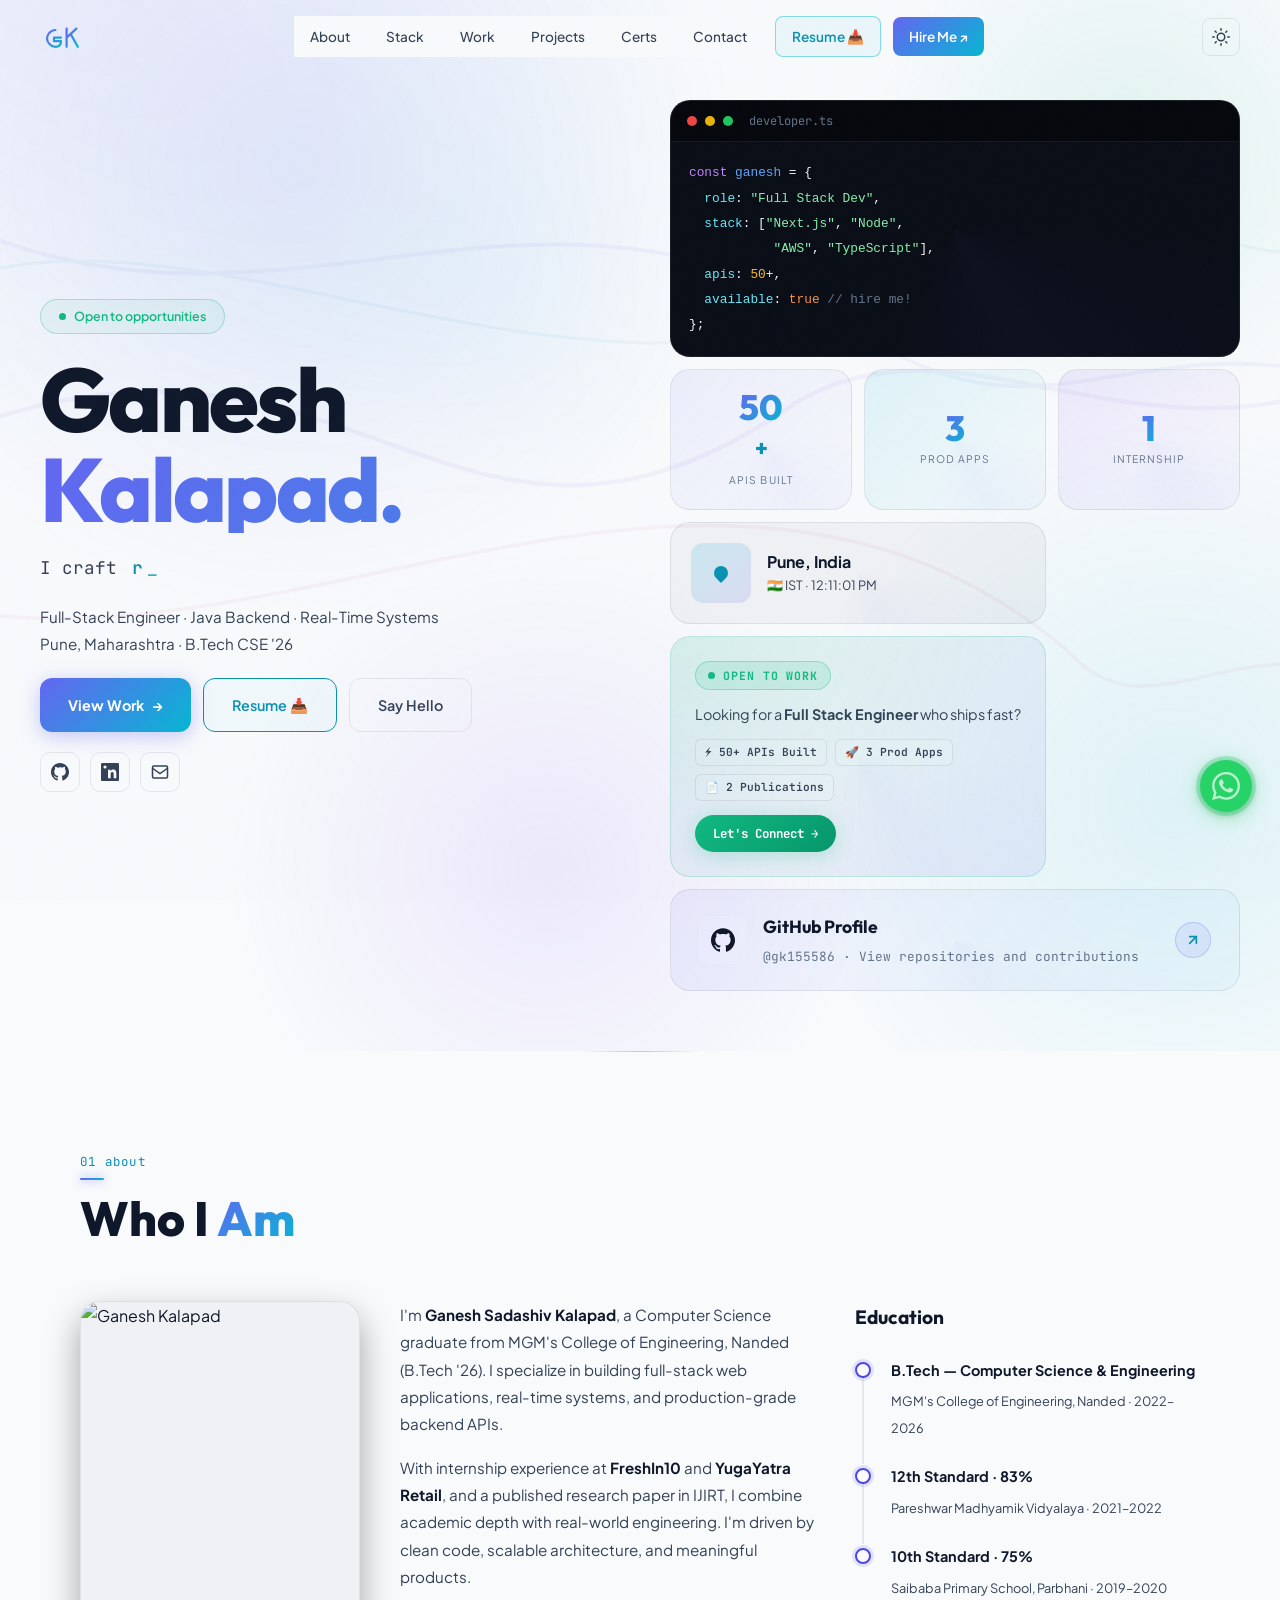
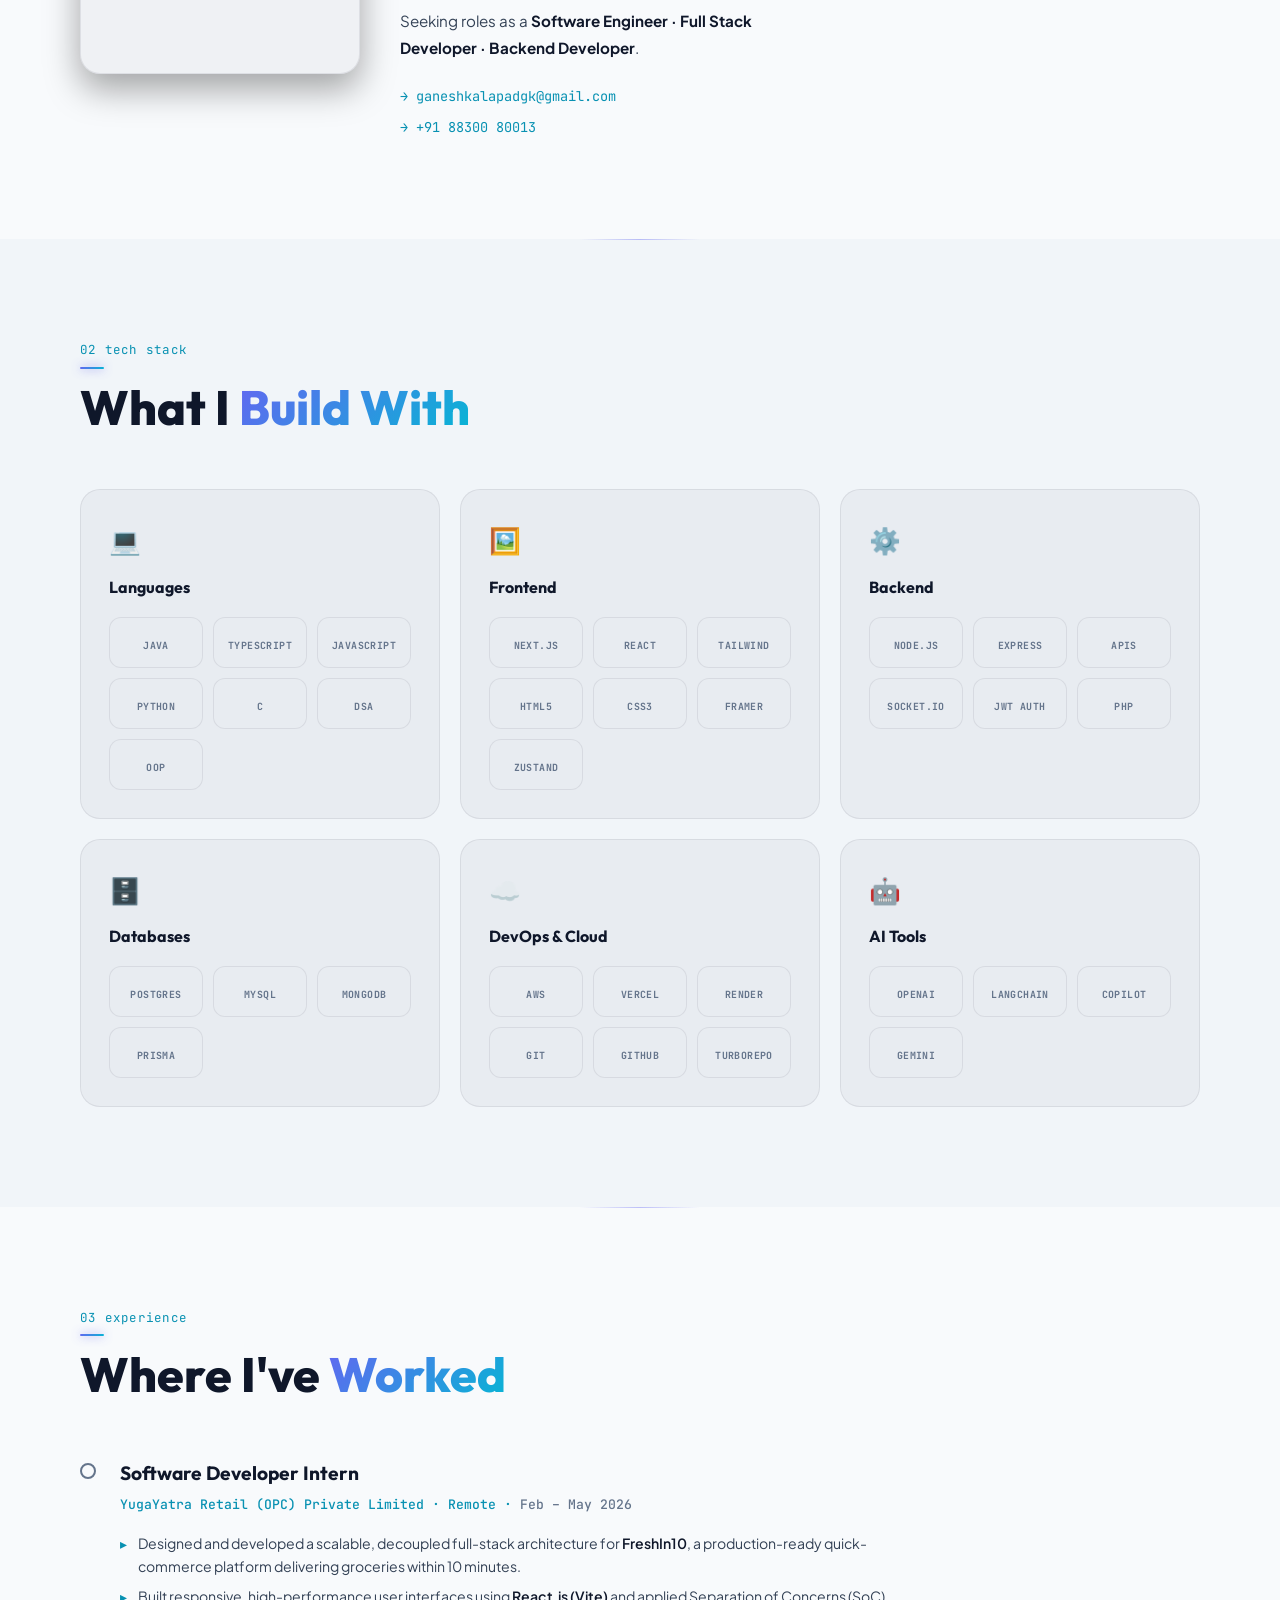
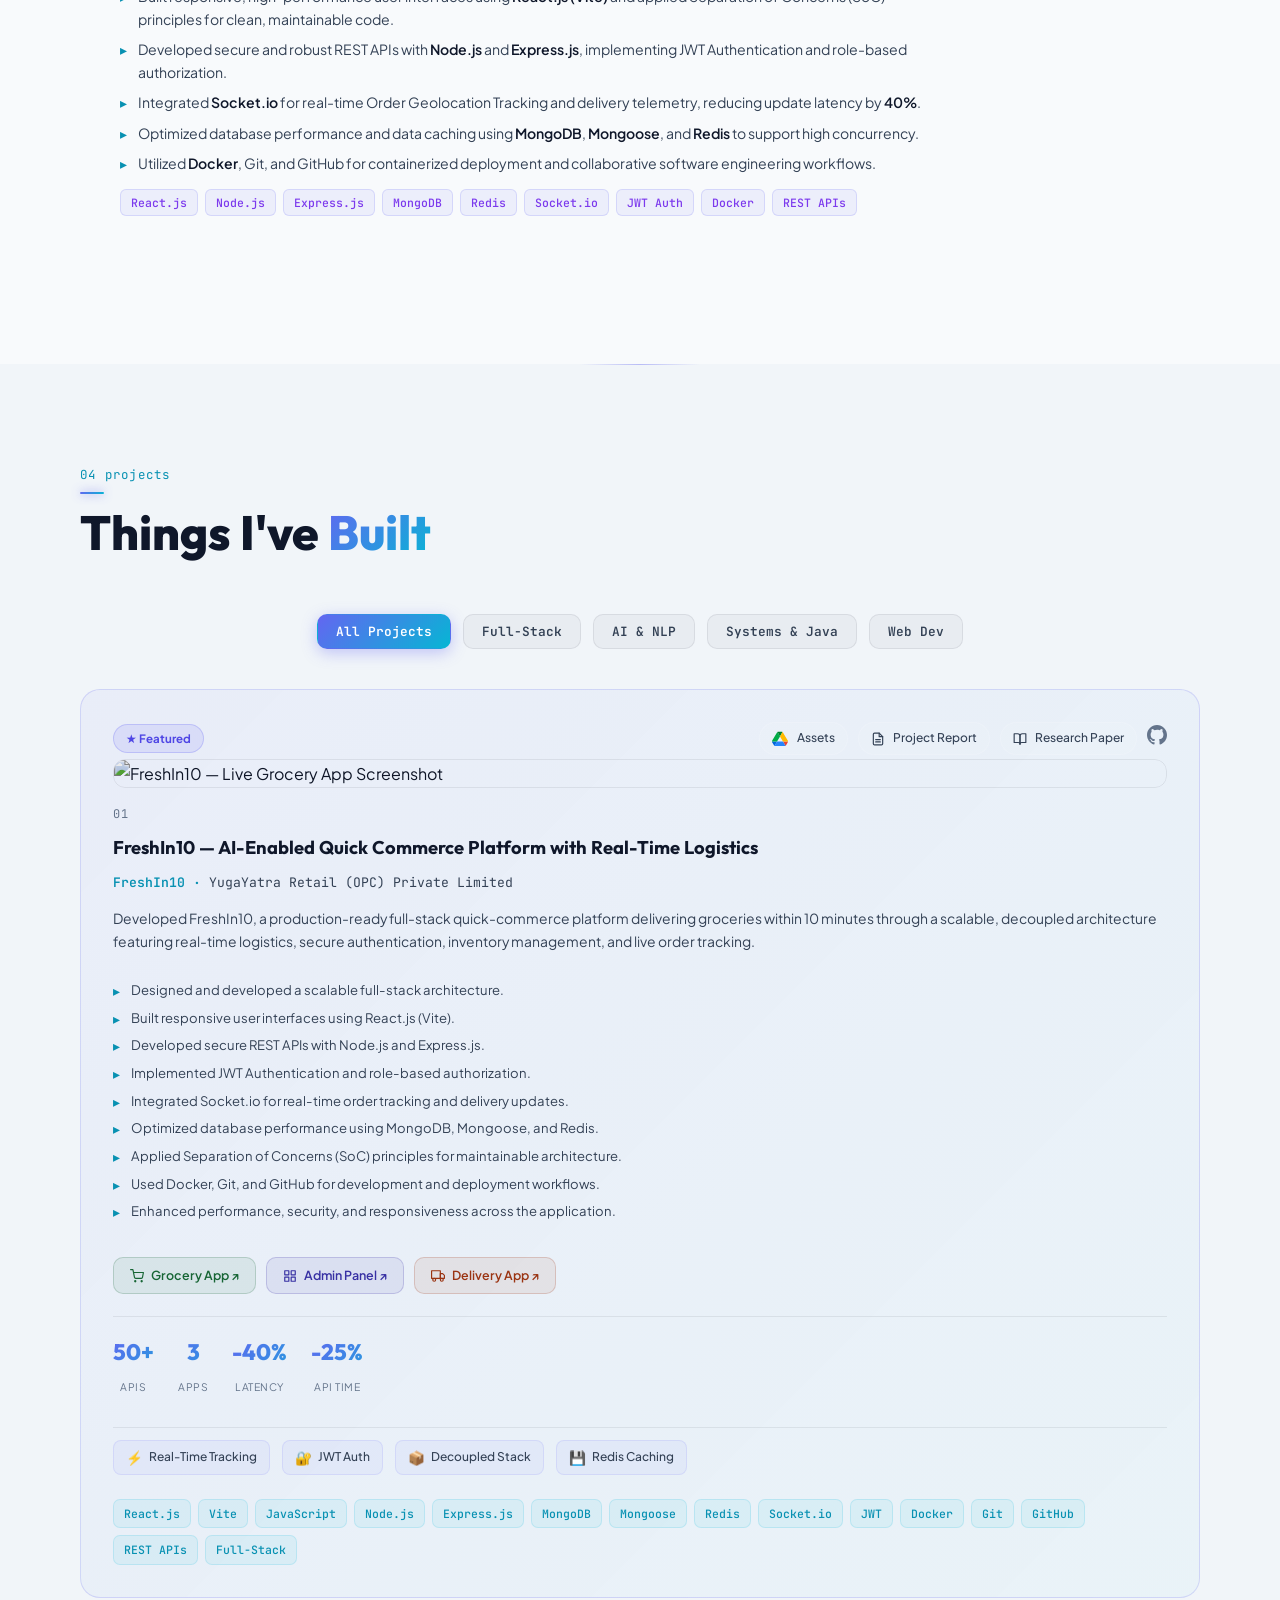
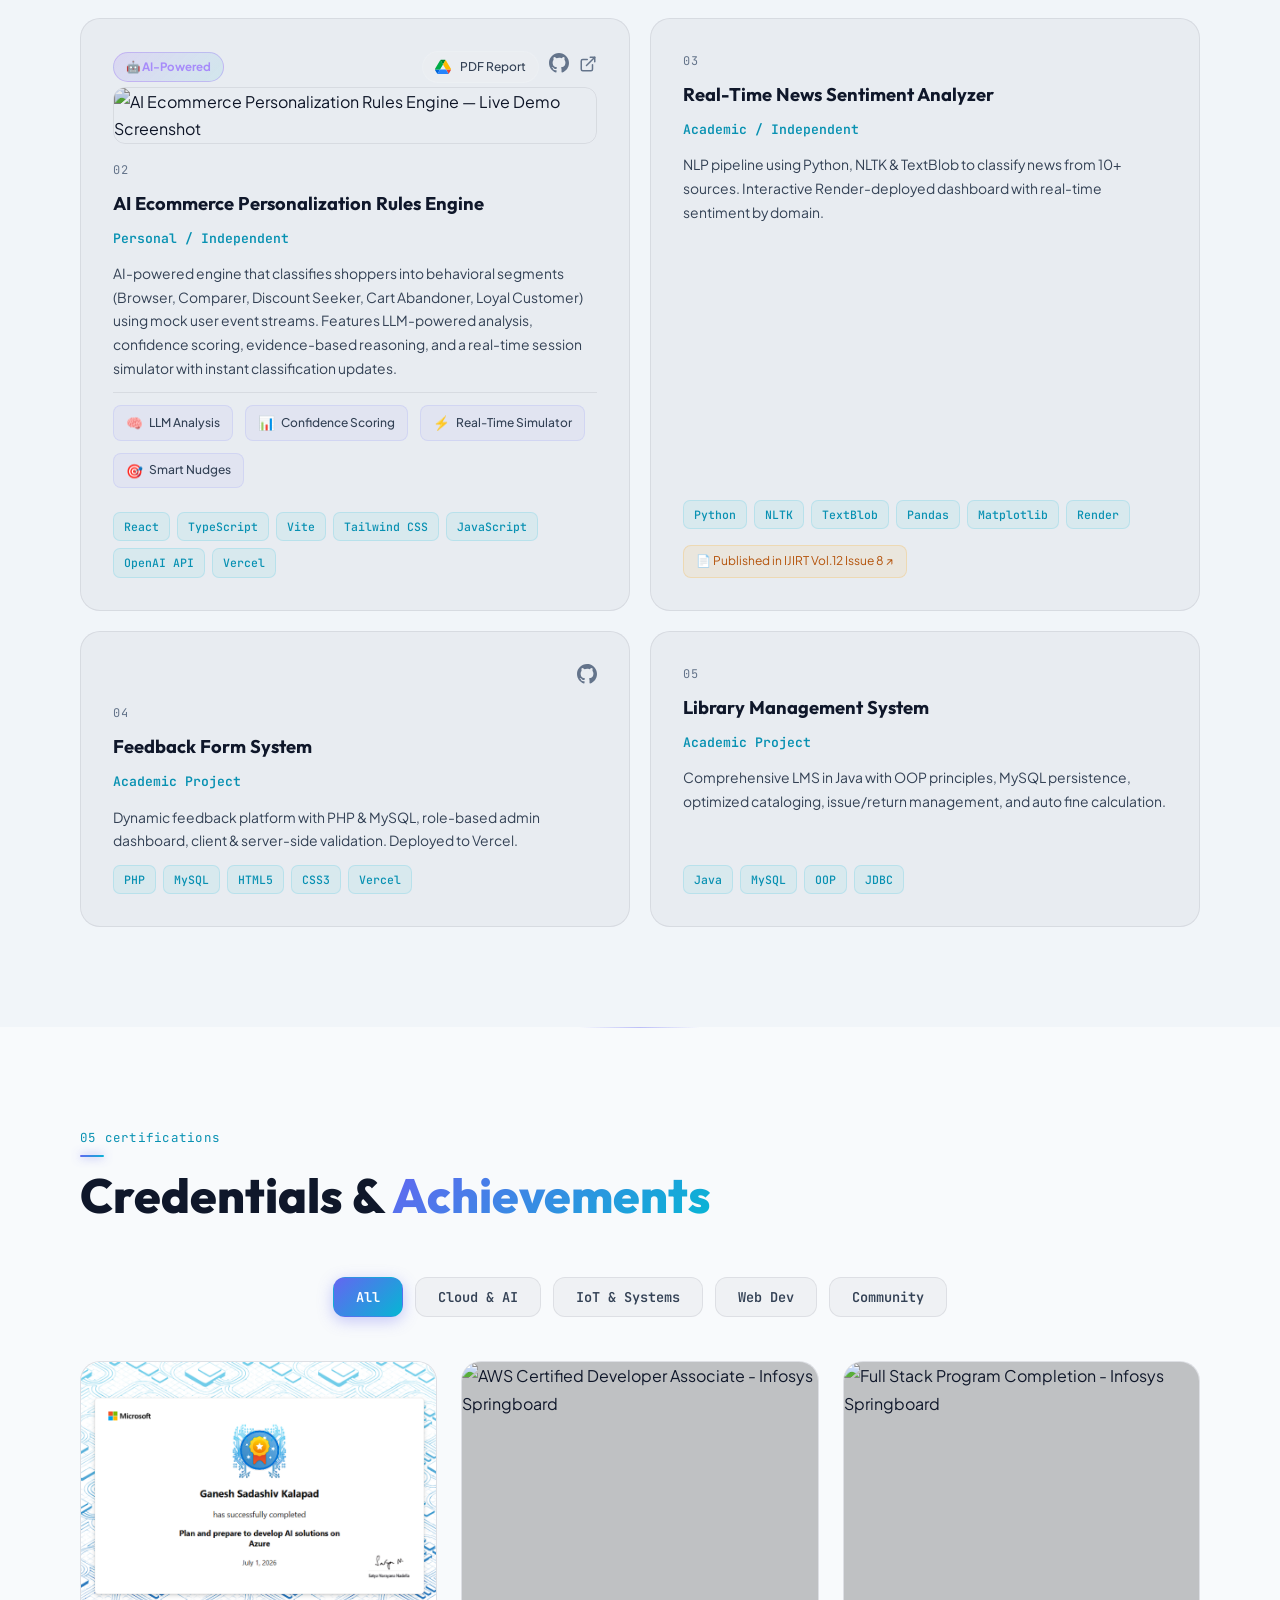
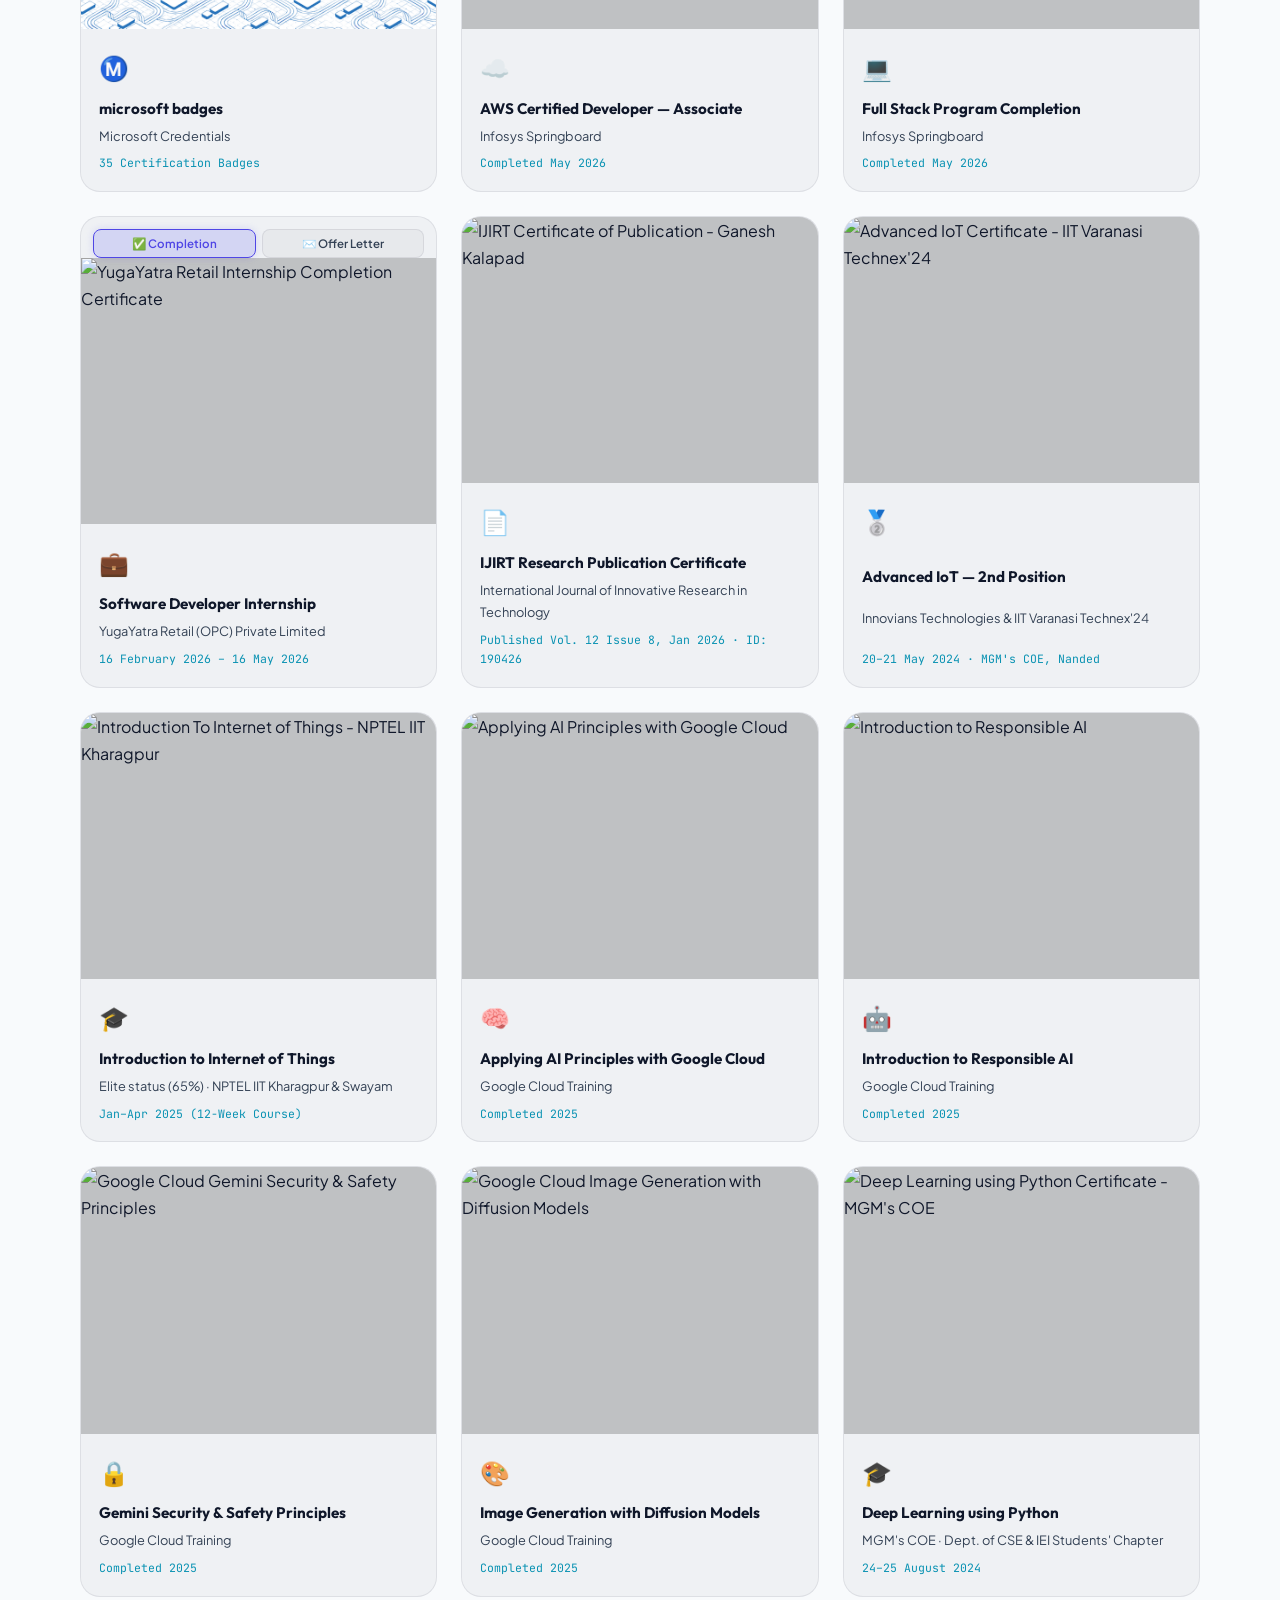
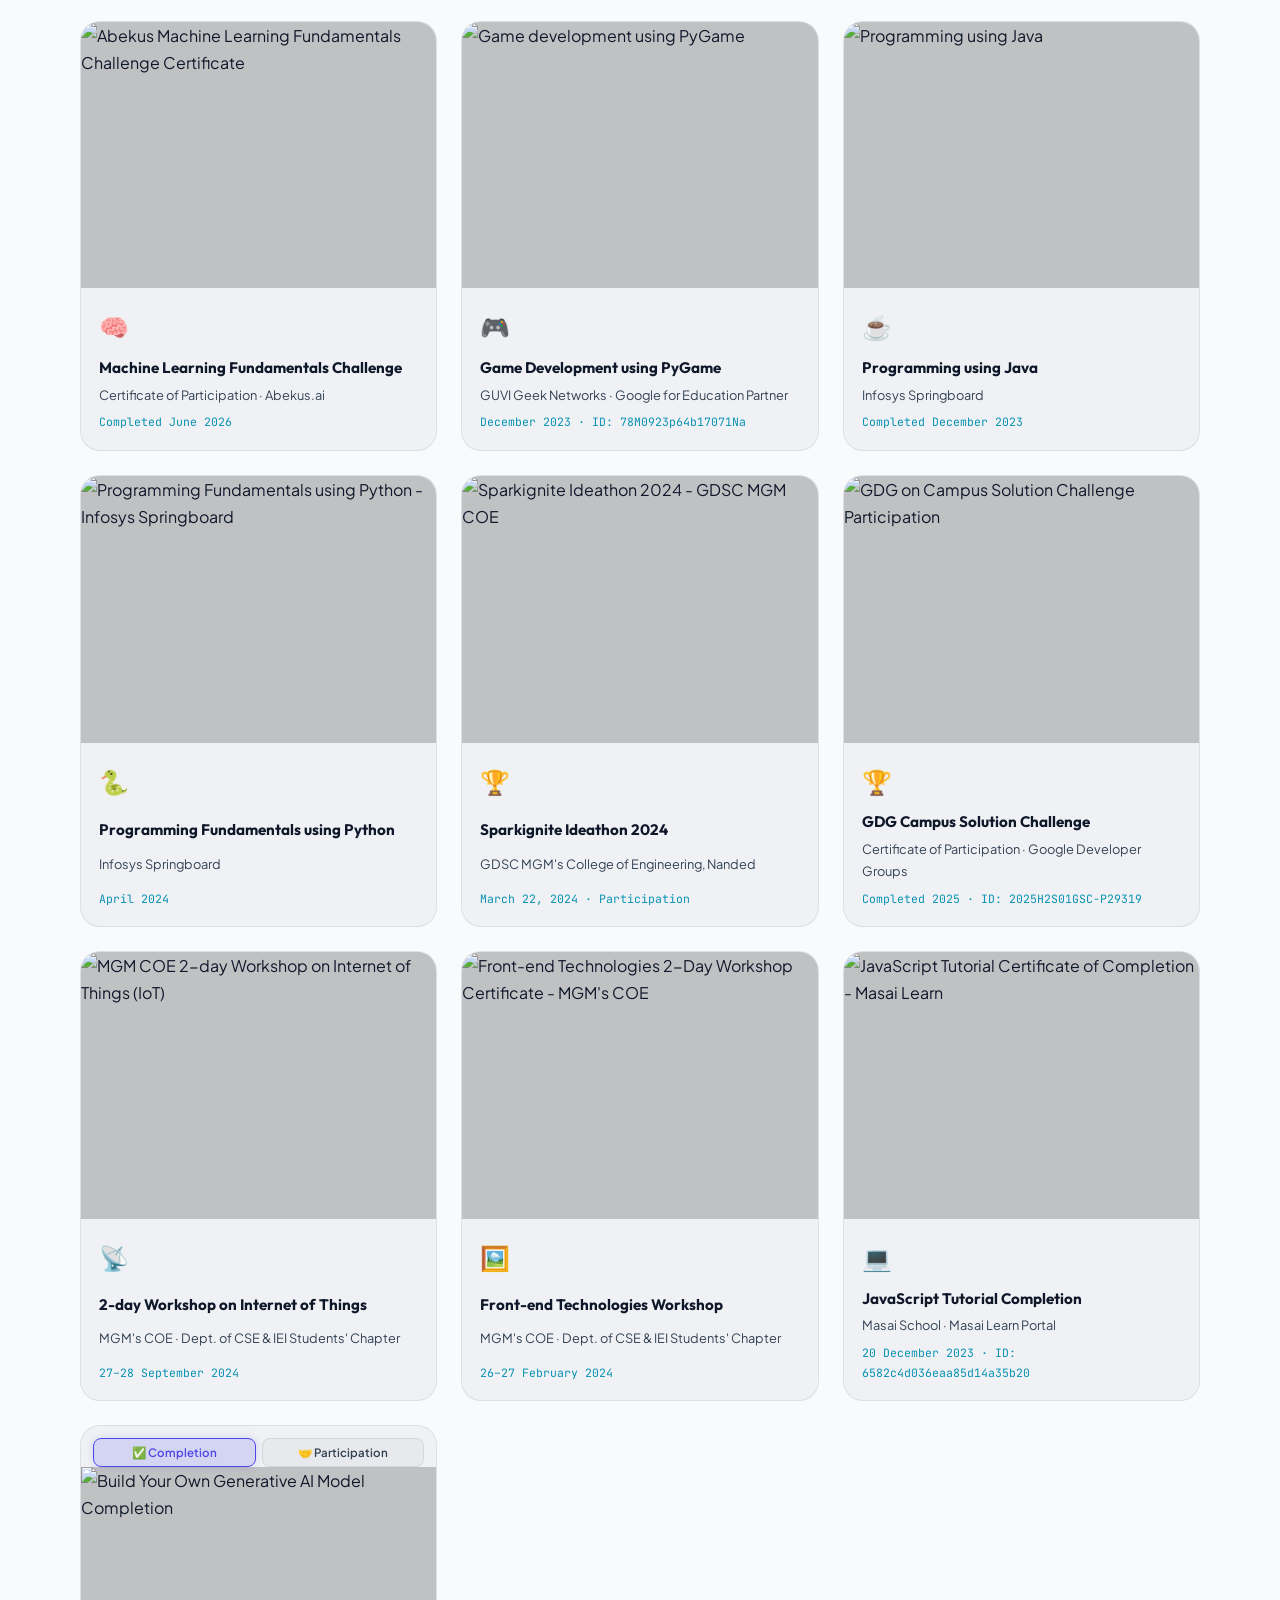
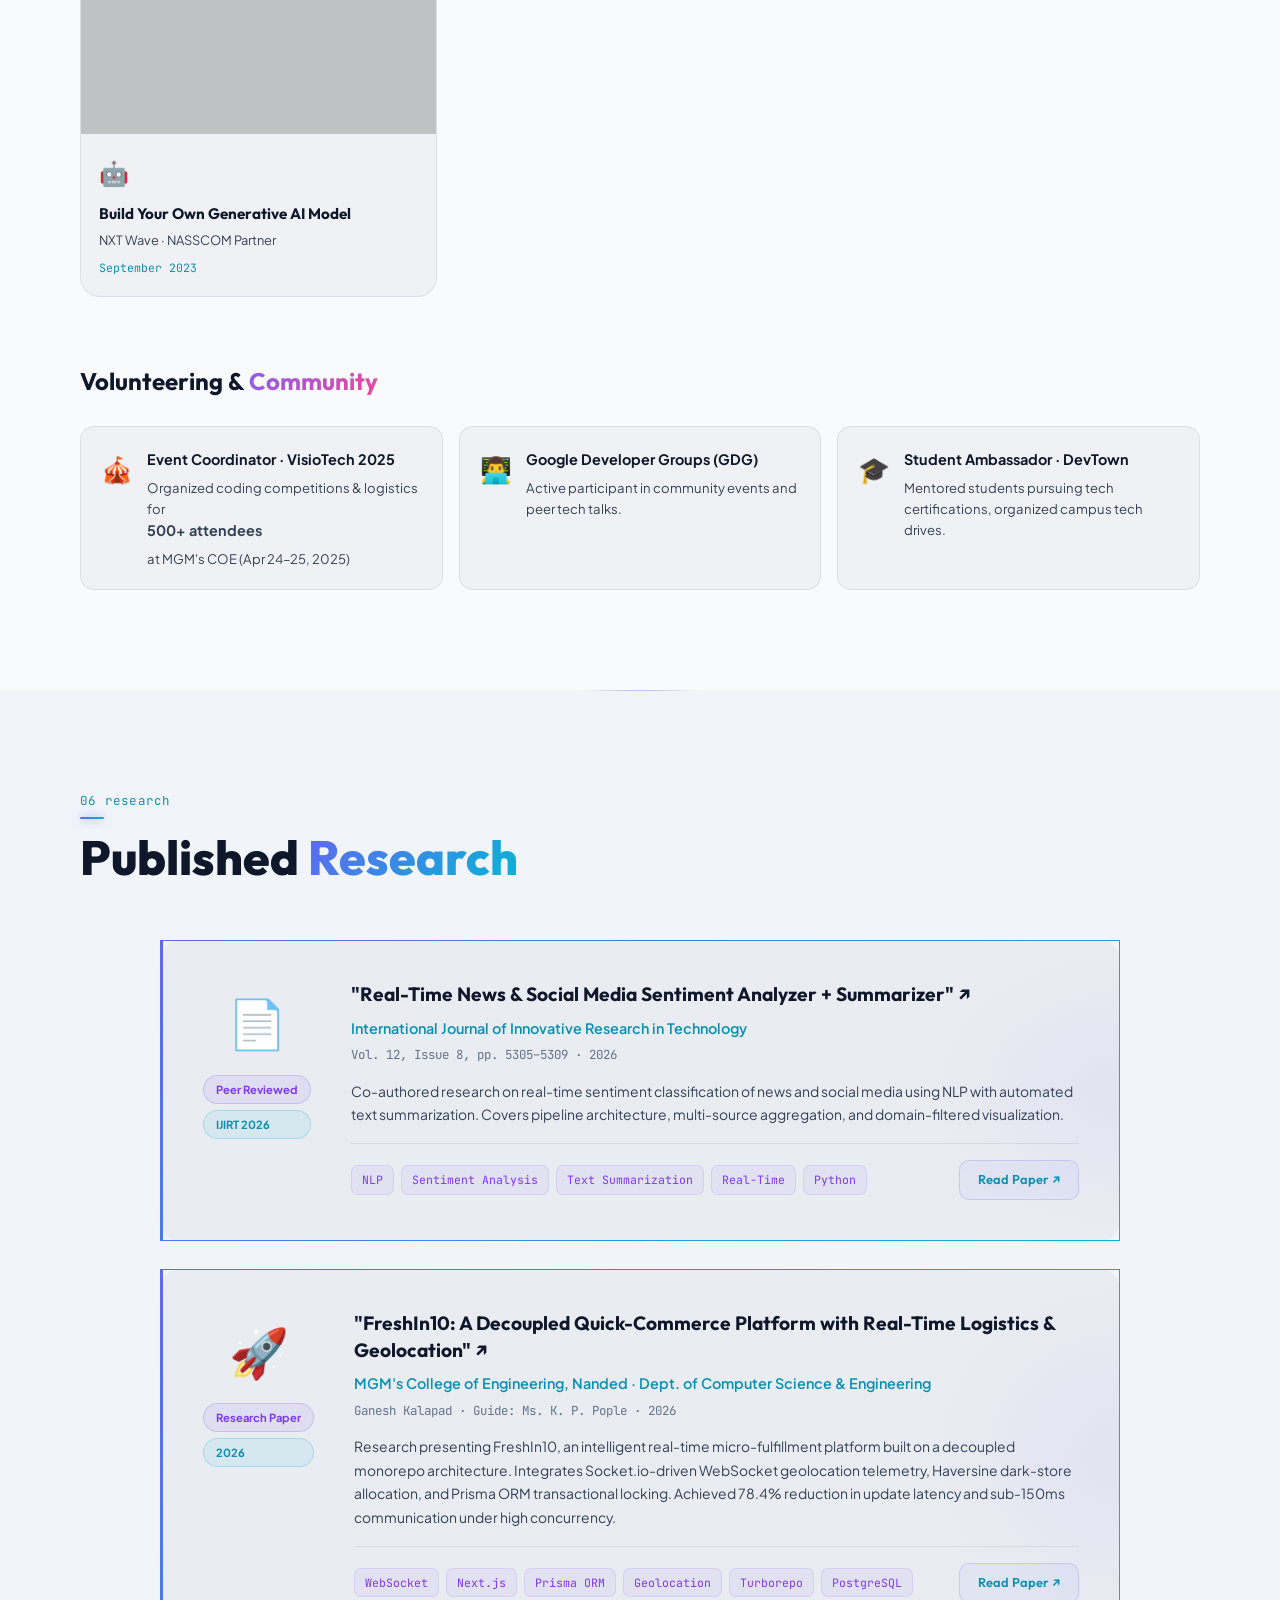
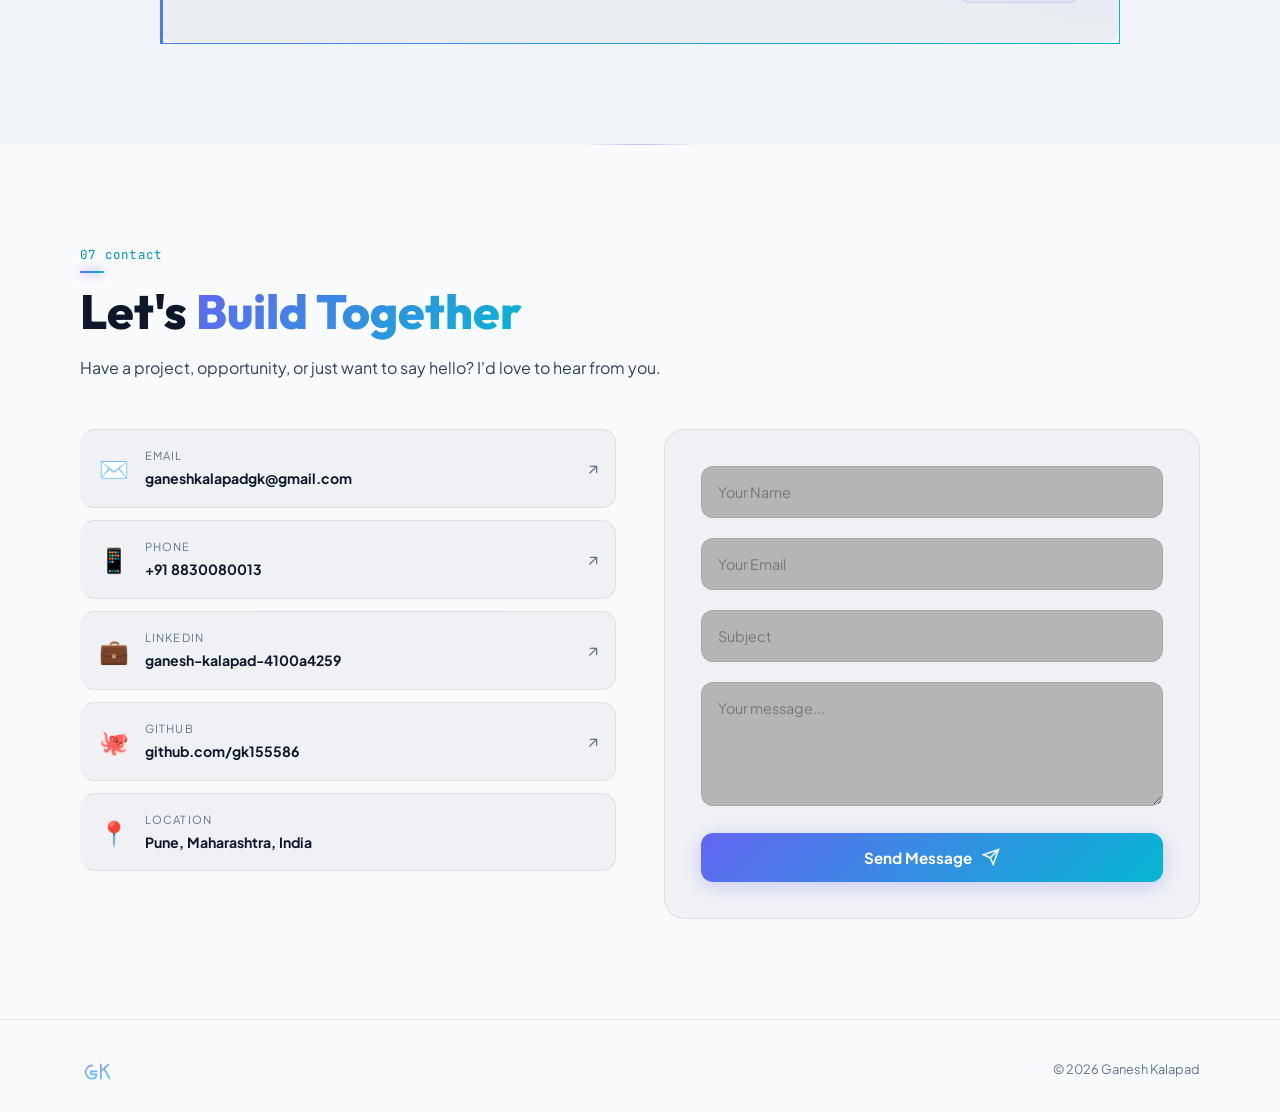
==== index.html @ 046da177 "docs: use custom user-provided image for microsoft badges card and rename title" ====
<!DOCTYPE html>
<html lang="en" data-theme="dark">
<head>
  <meta charset="UTF-8">
  <meta name="viewport" content="width=device-width, initial-scale=1.0">
  <title>Ganesh Kalapad · Full Stack Engineer</title>
  <meta name="description" content="Portfolio of Ganesh Sadashiv Kalapad — Full Stack Developer & Software Engineer from Pune. Expert in React.js, Node.js, Express.js, MongoDB, Redis, and Socket.io.">
  <meta name="author" content="Ganesh Sadashiv Kalapad">
  <link rel="icon" href="favicon.png" type="image/png">
  
  <!-- DNS & Preconnect Optimization -->
  <link rel="preconnect" href="https://fonts.googleapis.com">
  <link rel="preconnect" href="https://fonts.gstatic.com" crossorigin>
  <link rel="preconnect" href="https://cdn.jsdelivr.net">
  <link rel="dns-prefetch" href="https://github-readme-stats.vercel.app">
  
  <!-- Open Graph / Facebook -->
  <meta property="og:type" content="website">
  <meta property="og:title" content="Ganesh Kalapad · Full Stack Engineer">
  <meta property="og:description" content="Portfolio of Ganesh Sadashiv Kalapad — Full-Stack Engineer and Real-Time Systems developer. Experience at YugaYatra Retail.">
  <meta property="og:image" content="freshin10_preview.png">
  <meta property="og:url" content="https://ganeshkalapad.dev">
  
  <!-- Twitter -->
  <meta name="twitter:card" content="summary_large_image">
  <meta name="twitter:title" content="Ganesh Kalapad · Full Stack Engineer">
  <meta name="twitter:description" content="Full-stack portfolio showcasing Quick-Commerce and AI system integrations.">
  <meta name="twitter:image" content="freshin10_preview.png">

  <link href="https://fonts.googleapis.com/css2?family=Outfit:wght@300;400;500;600;700;800&family=Plus+Jakarta+Sans:wght@300;400;500;600;700;800&family=JetBrains+Mono:wght@400;500&display=swap" rel="stylesheet">
  <link rel="stylesheet" href="style.css">
  <link rel="stylesheet" href="https://cdn.jsdelivr.net/gh/devicons/devicon@latest/devicon.min.css">

  <!-- Anti-flash Light/Dark Mode Initialization Script -->
  <script>
    (function () {
      const theme = localStorage.getItem('portfolio-theme') || (window.matchMedia('(prefers-color-scheme: light)').matches ? 'light' : 'dark');
      document.documentElement.setAttribute('data-theme', theme);
    })();
  </script>

  <!-- Structured Data / JSON-LD -->
  <script type="application/ld+json">
    {
      "@context": "https://schema.org",
      "@type": "Person",
      "name": "Ganesh Sadashiv Kalapad",
      "jobTitle": "Full Stack Engineer",
      "url": "https://ganeshkalapad.dev",
      "sameAs": [
        "https://github.com/gk155586",
        "https://linkedin.com/in/ganesh-kalapad-4100a4259"
      ],
      "alumniOf": {
        "@type": "CollegeOrUniversity",
        "name": "MGM's College of Engineering, Nanded",
        "sameAs": "https://mgmcen.ac.in"
      },
      "knowsAbout": [
        "Full-Stack Development",
        "React.js",
        "Vite",
        "Node.js",
        "Express.js",
        "MongoDB",
        "Redis",
        "Socket.io",
        "Java",
        "Docker",
        "REST APIs"
      ]
    }
  </script>
</head>
<body>

  <!-- ── LOADER ── -->
  <div id="loader" class="loader">
    <div class="loader-logo-wrap">
      <svg class="gk-logo-svg" viewBox="0 0 200 200" xmlns="http://www.w3.org/2000/svg">
        <defs>
          <linearGradient id="logoGrad" x1="0%" y1="0%" x2="100%" y2="100%">
            <stop offset="0%" stop-color="#6366f1" />
            <stop offset="100%" stop-color="#06b6d4" />
          </linearGradient>
          <filter id="logoGlow" x="-20%" y="-20%" width="140%" height="140%">
            <feGaussianBlur stdDeviation="6" result="blur" />
            <feComposite in="SourceGraphic" in2="blur" operator="over" />
          </filter>
        </defs>
        <!-- Hexagonal border path that draws itself -->
        <polygon class="gk-hex" points="100,20 170,60 170,140 100,180 30,140 30,60" fill="none" stroke="url(#logoGrad)" stroke-width="4" filter="url(#logoGlow)" />
        <!-- Letter G -->
        <path class="gk-path gk-path-g" d="M 85 70 C 68 70, 60 82, 60 100 C 60 118, 68 130, 85 130 C 95 130, 100 122, 100 112 L 80 112 L 80 100 L 102 100" fill="none" stroke="url(#logoGrad)" stroke-width="6" stroke-linecap="round" stroke-linejoin="round" />
        <!-- Letter K -->
        <path class="gk-path gk-path-k" d="M 120 70 L 120 130 M 120 100 L 140 70 M 128 92 L 142 130" fill="none" stroke="url(#logoGrad)" stroke-width="6" stroke-linecap="round" stroke-linejoin="round" />
        <!-- Subtitle text -->
        <text class="gk-logo-text" x="100" y="200" text-anchor="middle" fill="url(#logoGrad)">PORTFOLIO</text>
      </svg>
    </div>
  </div>

  <!-- Glowing neon waves background overlay -->
  <div class="neon-waves-bg">
    <svg width="100%" height="100%" viewBox="0 0 1440 900" preserveAspectRatio="none" fill="none" xmlns="http://www.w3.org/2000/svg">
      <g opacity="0.12" filter="url(#glow)">
        <!-- Wave 1 (Indigo/Blue) -->
        <path d="M-100 200 C300 400, 600 100, 1000 350 C1200 450, 1300 300, 1600 400" stroke="#6366f1" stroke-width="4" stroke-linecap="round"/>
        <!-- Wave 2 (Cyan) -->
        <path d="M-100 300 C200 150, 700 500, 1100 250 C1300 120, 1400 350, 1600 200" stroke="#06b6d4" stroke-width="3" stroke-linecap="round"/>
        <!-- Wave 3 (Violet/Pink) -->
        <path d="M-100 450 C400 250, 500 650, 900 400 C1100 300, 1300 500, 1600 350" stroke="#8b5cf6" stroke-width="4.5" stroke-linecap="round"/>
        <!-- Wave 4 (Pink/Amber) -->
        <path d="M-100 600 C300 700, 800 350, 1200 650 C1300 750, 1400 600, 1600 700" stroke="#ec4899" stroke-width="3.5" stroke-linecap="round"/>
      </g>
      <defs>
        <filter id="glow" x="-20%" y="-20%" width="140%" height="140%" filterUnits="userSpaceOnUse" color-interpolation-filters="sRGB">
          <feGaussianBlur stdDeviation="35" result="blur"/>
          <feMerge>
            <feMergeNode in="blur"/>
            <feMergeNode in="SourceGraphic"/>
          </feMerge>
        </filter>
      </defs>
    </svg>
  </div>



  <!-- ── SCROLL PROGRESS ── -->
  <div id="scrollBar" class="scroll-bar"></div>

  <!-- ── NAV ── -->
  <nav id="nav" class="nav">
    <a href="#" class="nav-brand" aria-label="Ganesh Kalapad Home">
      <svg class="gk-nav-logo" viewBox="0 0 160 100" xmlns="http://www.w3.org/2000/svg" style="height: 28px; width: auto;">
        <defs>
          <linearGradient id="navLogoGrad" x1="0%" y1="0%" x2="100%" y2="100%">
            <stop offset="0%" stop-color="#6366f1" />
            <stop offset="100%" stop-color="#06b6d4" />
          </linearGradient>
        </defs>
        <!-- Letter G -->
        <path d="M 55 25 C 35 25, 25 45, 25 55 C 25 65, 35 85, 55 85 C 70 85, 75 75, 75 65 L 50 65 L 50 52 L 75 52" fill="none" stroke="url(#navLogoGrad)" stroke-width="8" stroke-linecap="round" stroke-linejoin="round" />
        <!-- Letter K -->
        <path d="M 95 20 L 95 85 M 95 52 L 130 20 M 110 40 L 135 85" fill="none" stroke="url(#navLogoGrad)" stroke-width="8" stroke-linecap="round" stroke-linejoin="round" />
      </svg>
    </a>
    <div class="nav-links" id="navLinks">
      <a href="#about" class="nl">About</a>
      <a href="#skills" class="nl">Stack</a>
      <a href="#experience" class="nl">Work</a>
      <a href="#projects" class="nl">Projects</a>
      <a href="#certs" class="nl">Certs</a>
      <a href="#contact" class="nl">Contact</a>
      <a href="#" id="navResumeBtn" class="nl nav-resume">Resume 📥</a>
      <a href="mailto:ganeshkalapadgk@gmail.com" class="nl nav-hire">Hire Me ↗</a>
    </div>
    <div style="display:flex;align-items:center;gap:8px;">
      <button id="themeToggle" class="theme-toggle" aria-label="Toggle theme">
        <svg class="theme-moon" viewBox="0 0 24 24" fill="none" stroke="currentColor" stroke-width="2"><path d="M21 12.79A9 9 0 1 1 11.21 3 7 7 0 0 0 21 12.79z"/></svg>
        <svg class="theme-sun" viewBox="0 0 24 24" fill="none" stroke="currentColor" stroke-width="2"><circle cx="12" cy="12" r="5"/><line x1="12" y1="1" x2="12" y2="3"/><line x1="12" y1="21" x2="12" y2="23"/><line x1="4.22" y1="4.22" x2="5.64" y2="5.64"/><line x1="18.36" y1="18.36" x2="19.78" y2="19.78"/><line x1="1" y1="12" x2="3" y2="12"/><line x1="21" y1="12" x2="23" y2="12"/><line x1="4.22" y1="19.78" x2="5.64" y2="18.36"/><line x1="18.36" y1="5.64" x2="19.78" y2="4.22"/></svg>
      </button>
      <button class="nav-burger" id="burger" aria-label="Menu">
        <span></span><span></span><span></span>
      </button>
    </div>
  </nav>

  <!-- ══════════════════════════════════════════
       HERO — SPLIT BENTO
  ══════════════════════════════════════════ -->
  <section id="hero" class="hero">
    <canvas id="heroCanvas" class="hero-canvas"></canvas>

    <div class="hero-grid">
      <!-- Left: Text -->
      <div class="hero-left">
        <div class="hero-pill">
          <span class="pill-dot"></span> Open to opportunities
        </div>
        <h1 class="hero-name">
          <span class="name-line">Ganesh</span>
          <span class="name-line name-accent">Kalapad.</span>
        </h1>
        <div class="hero-role">
          <span class="role-static">I craft&nbsp;</span>
          <span class="role-dynamic" id="roleDynamic"></span>
          <span class="role-caret">_</span>
        </div>
        <p class="hero-bio">
          Full-Stack Engineer · Java Backend · Real-Time Systems<br>
          Pune, Maharashtra · B.Tech CSE '26
        </p>
        <div class="hero-actions">
          <a href="#projects" class="btn-main">View Work <span>→</span></a>
          <a href="#" id="heroResumeBtn" class="btn-ghost" style="border-color:var(--cyan);color:var(--cyan);background:rgba(6,182,212,0.03);">Resume 📥</a>
          <a href="#contact" class="btn-ghost">Say Hello</a>
        </div>
        <div class="hero-socials">
          <a href="https://github.com/gk155586" target="_blank" rel="noopener" class="hs" aria-label="GitHub">
            <svg width="18" height="18" viewBox="0 0 24 24" fill="currentColor"><path d="M12 0C5.37 0 0 5.37 0 12c0 5.31 3.44 9.8 8.21 11.39.6.11.82-.26.82-.58v-2.23c-3.34.73-4.03-1.42-4.03-1.42-.55-1.39-1.34-1.76-1.34-1.76-1.09-.74.08-.73.08-.73 1.2.08 1.84 1.24 1.84 1.24 1.07 1.83 2.81 1.3 3.49.99.11-.78.42-1.3.76-1.6-2.67-.3-5.47-1.33-5.47-5.93 0-1.31.47-2.38 1.24-3.22-.12-.3-.54-1.52.12-3.18 0 0 1.01-.32 3.3 1.23a11.5 11.5 0 013.01-.4c1.02.004 2.05.14 3.01.4 2.29-1.55 3.3-1.23 3.3-1.23.66 1.66.24 2.88.12 3.18.77.84 1.24 1.91 1.24 3.22 0 4.61-2.81 5.63-5.48 5.92.43.37.82 1.1.82 2.22v3.29c0 .32.21.69.82.58C20.56 21.8 24 17.31 24 12 24 5.37 18.63 0 12 0z"/></svg>
          </a>
          <a href="https://linkedin.com/in/ganesh-kalapad-4100a4259" target="_blank" rel="noopener" class="hs" aria-label="LinkedIn">
            <svg width="18" height="18" viewBox="0 0 24 24" fill="currentColor"><path d="M20.45 20.45h-3.55v-5.57c0-1.33-.03-3.04-1.85-3.04-1.85 0-2.14 1.45-2.14 2.94v5.67H9.36V9h3.41v1.56h.05c.48-.9 1.64-1.85 3.37-1.85 3.6 0 4.27 2.37 4.27 5.46v6.28zM5.34 7.43a2.06 2.06 0 110-4.12 2.06 2.06 0 010 4.12zM3.56 20.45h3.56V9H3.56v11.45zM22.23 0H1.77C.79 0 0 .77 0 1.73v20.54C0 23.23.79 24 1.77 24h20.46c.98 0 1.77-.77 1.77-1.73V1.73C24 .77 23.21 0 22.23 0z"/></svg>
          </a>
          <a href="mailto:ganeshkalapadgk@gmail.com" class="hs" aria-label="Email">
            <svg width="18" height="18" viewBox="0 0 24 24" fill="none" stroke="currentColor" stroke-width="2"><rect x="2" y="4" width="20" height="16" rx="2"/><path d="m22 7-10 7L2 7"/></svg>
          </a>
        </div>
      </div>

      <!-- Right: Bento Cards -->
      <div class="hero-right">
        <div class="bento-grid">
          <!-- Code card -->
          <div class="bento bento-code">
            <div class="bento-bar">
              <span class="bb red"></span><span class="bb yellow"></span><span class="bb green"></span>
              <span class="bento-file">developer.ts</span>
            </div>
            <pre class="bento-pre"><code><span class="t-kw">const</span> <span class="t-var">ganesh</span> = {
  <span class="t-prop">role</span>: <span class="t-str">"Full Stack Dev"</span>,
  <span class="t-prop">stack</span>: [<span class="t-str">"Next.js"</span>, <span class="t-str">"Node"</span>,
           <span class="t-str">"AWS"</span>, <span class="t-str">"TypeScript"</span>],
  <span class="t-prop">apis</span>: <span class="t-num">50</span><span class="t-op">+</span>,
  <span class="t-prop">available</span>: <span class="t-bool">true</span> <span class="t-cmt">// hire me!</span>
};</code></pre>
          </div>

          <!-- Stats row -->
          <div class="bento bento-stat">
            <span class="stat-big" data-target="50">0</span><span class="stat-suf">+</span>
            <span class="stat-cap">APIs Built</span>
          </div>
          <div class="bento bento-stat bento-stat--cyan">
            <span class="stat-big" data-target="3">0</span>
            <span class="stat-cap">Prod Apps</span>
          </div>
          <div class="bento bento-stat bento-stat--violet">
            <span class="stat-big" data-target="1">0</span>
            <span class="stat-cap">Internship</span>
          </div>

          <!-- Location card -->
          <div class="bento bento-loc">
            <div class="loc-map">
              <div class="loc-pin"></div>
            </div>
            <div class="loc-info">
              <span class="loc-city">Pune, India</span>
              <span class="loc-sub">🇮🇳 IST · <span id="liveTime">--:-- --</span></span>
            </div>
          </div>

          <!-- Recruiter Appeal Card -->
          <div class="bento bento-hire reveal">
            <div class="hire-badge">
              <span class="hire-dot"></span>
              Open to Work
            </div>
            <p class="hire-headline">Looking for a <strong>Full Stack Engineer</strong> who ships fast?</p>
            <div class="hire-chips">
              <span>⚡ 50+ APIs Built</span>
              <span>🚀 3 Prod Apps</span>
              <span>📄 2 Publications</span>
            </div>
            <a href="mailto:ganeshkalapadgk@gmail.com" class="hire-cta">Let's Connect →</a>
          </div>

          <!-- GitHub Profile Link Bento Card -->
          <a href="https://github.com/gk155586" target="_blank" rel="noopener" class="bento bento-github-link reveal" style="grid-column: 1 / -1; padding: 22px 28px; display: flex; align-items: center; justify-content: space-between; background: linear-gradient(135deg, rgba(99, 102, 241, 0.08), rgba(6, 182, 212, 0.03)); text-decoration: none; transition: all 0.3s ease;">
            <div style="display: flex; align-items: center; gap: 16px;">
              <div style="width: 48px; height: 48px; border-radius: 12px; background: rgba(255,255,255,0.06); border: 1px solid rgba(255,255,255,0.1); display: flex; align-items: center; justify-content: center; color: var(--text); flex-shrink: 0;">
                <svg width="24" height="24" viewBox="0 0 24 24" fill="currentColor"><path d="M12 .297c-6.63 0-12 5.373-12 12 0 5.303 3.438 9.8 8.205 11.385.6.113.82-.258.82-.577 0-.285-.01-1.04-.015-2.04-3.338.724-4.042-1.61-4.042-1.61C4.422 18.07 3.633 17.7 3.633 17.7c-1.087-.744.084-.729.084-.729 1.205.084 1.838 1.236 1.838 1.236 1.07 1.835 2.809 1.305 3.495.998.108-.776.417-1.305.76-1.605-2.665-.3-5.466-1.332-5.466-5.93 0-1.31.465-2.38 1.235-3.22-.135-.303-.54-1.523.105-3.176 0 0 1.005-.322 3.3 1.23.96-.267 1.98-.399 3-.405 1.02.006 2.04.138 3 .405 2.28-1.552 3.285-1.23 3.285-1.23.645 1.653.24 2.873.12 3.176.765.84 1.23 1.91 1.23 3.22 0 4.61-2.805 5.625-5.475 5.92.42.36.81 1.096.81 2.22 0 1.606-.015 2.896-.015 3.286 0 .315.21.69.825.57C20.565 22.092 24 17.592 24 12.297c0-6.627-5.373-12-12-12"/></svg>
              </div>
              <div style="display: flex; flex-direction: column; gap: 4px;">
                <span style="font-family: var(--font-d); font-size: 1.1rem; font-weight: 700; color: var(--text);">GitHub Profile</span>
                <span style="font-family: var(--font-m); font-size: 0.8rem; color: var(--text3);">@gk155586 · View repositories and contributions</span>
              </div>
            </div>
            <div class="bento-gh-arrow" style="display: flex; align-items: center; justify-content: center; width: 36px; height: 36px; border-radius: 50%; background: rgba(99,102,241,0.1); border: 1px solid rgba(99,102,241,0.25); color: var(--cyan); transition: all 0.3s ease;">
              <svg width="16" height="16" viewBox="0 0 24 24" fill="none" stroke="currentColor" stroke-width="2.5" stroke-linecap="round" stroke-linejoin="round"><line x1="7" y1="17" x2="17" y2="7"></line><polyline points="7 7 17 7 17 17"></polyline></svg>
            </div>
          </a>
        </div>
      </div>
    </div>
  </section>

  <!-- ══════════════════════════════════════════
       ABOUT
  ══════════════════════════════════════════ -->
  <section id="about" class="section">
    <div class="container">
      <div class="sec-label">01 about</div>
      <h2 class="sec-title">Who I <em>Am</em></h2>

      <div class="about-layout">
        <!-- Profile Image -->
        <div class="about-img reveal">
          <div class="about-img-container">
            <img src="ganesh_photo.jpg" alt="Ganesh Kalapad" loading="lazy">
          </div>
        </div>

        <div class="about-text reveal">
          <p>I'm <strong>Ganesh Sadashiv Kalapad</strong>, a Computer Science graduate from MGM's College of Engineering, Nanded (B.Tech '26). I specialize in building full-stack web applications, real-time systems, and production-grade backend APIs.</p>
          <p>With internship experience at <strong>FreshIn10</strong> and <strong>YugaYatra Retail</strong>, and a published research paper in IJIRT, I combine academic depth with real-world engineering. I'm driven by clean code, scalable architecture, and meaningful products.</p>
          <p>Seeking roles as a <strong>Software Engineer · Full Stack Developer · Backend Developer</strong>.</p>
          <div class="about-links">
            <a href="mailto:ganeshkalapadgk@gmail.com" class="about-link">ganeshkalapadgk@gmail.com</a>
            <a href="tel:+918830080013" class="about-link">+91 88300 80013</a>
          </div>
        </div>

        <div class="about-edu reveal">
          <h3 class="edu-heading">Education</h3>
          <div class="edu-timeline">
            <div class="edu-item">
              <div class="edu-dot"></div>
              <div>
                <strong>B.Tech — Computer Science & Engineering</strong>
                <span>MGM's College of Engineering, Nanded · 2022–2026</span>
              </div>
            </div>
            <div class="edu-item">
              <div class="edu-dot"></div>
              <div>
                <strong>12th Standard · 83%</strong>
                <span>Pareshwar Madhyamik Vidyalaya · 2021–2022</span>
              </div>
            </div>
            <div class="edu-item">
              <div class="edu-dot"></div>
              <div>
                <strong>10th Standard · 75%</strong>
                <span>Saibaba Primary School, Parbhani · 2019–2020</span>
              </div>
            </div>
          </div>
        </div>
      </div>
    </div>
  </section>

  <!-- ══════════════════════════════════════════
       SKILLS
  ══════════════════════════════════════════ -->
  <section id="skills" class="section section-dark">
    <div class="container">
      <div class="sec-label">02 tech stack</div>
      <h2 class="sec-title">What I <em>Build With</em></h2>

      <div class="stack-grid">
        <div class="stack-card reveal" data-delay="0">
          <div class="stack-icon">💻</div>
          <h3>Languages</h3>
          <div class="tags">
            <span class="tag tag--a"><i class="devicon-java-plain colored"></i><span>Java</span></span>
            <span class="tag tag--a"><i class="devicon-typescript-plain colored"></i><span>TypeScript</span></span>
            <span class="tag tag--a"><i class="devicon-javascript-plain colored"></i><span>JavaScript</span></span>
            <span class="tag tag--b"><i class="devicon-python-plain colored"></i><span>Python</span></span>
            <span class="tag tag--b"><i class="devicon-c-plain colored"></i><span>C</span></span>
            <span class="tag tag--a"><i class="devicon-devicon-plain colored"></i><span>DSA</span></span>
            <span class="tag tag--a"><i class="devicon-devicon-plain colored"></i><span>OOP</span></span>
          </div>
        </div>
        <div class="stack-card reveal" data-delay="1">
          <div class="stack-icon">🖼️</div>
          <h3>Frontend</h3>
          <div class="tags">
            <span class="tag tag--a"><i class="devicon-nextjs-plain"></i><span>Next.js</span></span>
            <span class="tag tag--a"><i class="devicon-react-original colored"></i><span>React</span></span>
            <span class="tag tag--a"><i class="devicon-tailwindcss-original colored"></i><span>Tailwind</span></span>
            <span class="tag tag--a"><i class="devicon-html5-plain colored"></i><span>HTML5</span></span>
            <span class="tag tag--a"><i class="devicon-css3-plain colored"></i><span>CSS3</span></span>
            <span class="tag tag--b"><i class="devicon-framer-original colored"></i><span>Framer</span></span>
            <span class="tag tag--b"><i class="devicon-redux-original colored"></i><span>Zustand</span></span>
          </div>
        </div>
        <div class="stack-card reveal" data-delay="2">
          <div class="stack-icon">⚙️</div>
          <h3>Backend</h3>
          <div class="tags">
            <span class="tag tag--a"><i class="devicon-nodejs-plain colored"></i><span>Node.js</span></span>
            <span class="tag tag--a"><i class="devicon-express-original"></i><span>Express</span></span>
            <span class="tag tag--a"><i class="devicon-fastapi-plain colored"></i><span>APIs</span></span>
            <span class="tag tag--a"><i class="devicon-socketio-original"></i><span>Socket.io</span></span>
            <span class="tag tag--a"><i class="devicon-oauth-plain colored"></i><span>JWT Auth</span></span>
            <span class="tag tag--b"><i class="devicon-php-plain colored"></i><span>PHP</span></span>
          </div>
        </div>
        <div class="stack-card reveal" data-delay="3">
          <div class="stack-icon">🗄️</div>
          <h3>Databases</h3>
          <div class="tags">
            <span class="tag tag--a"><i class="devicon-postgresql-plain colored"></i><span>Postgres</span></span>
            <span class="tag tag--a"><i class="devicon-mysql-plain colored"></i><span>MySQL</span></span>
            <span class="tag tag--a"><i class="devicon-mongodb-plain colored"></i><span>MongoDB</span></span>
            <span class="tag tag--a"><i class="devicon-prisma-original"></i><span>Prisma</span></span>
          </div>
        </div>
        <div class="stack-card reveal" data-delay="4">
          <div class="stack-icon">☁️</div>
          <h3>DevOps & Cloud</h3>
          <div class="tags">
            <span class="tag tag--a"><i class="devicon-amazonwebservices-plain-wordmark colored"></i><span>AWS</span></span>
            <span class="tag tag--a"><i class="devicon-vercel-original"></i><span>Vercel</span></span>
            <span class="tag tag--a"><i class="devicon-digitalocean-original colored"></i><span>Render</span></span>
            <span class="tag tag--a"><i class="devicon-git-plain colored"></i><span>Git</span></span>
            <span class="tag tag--a"><i class="devicon-github-original"></i><span>GitHub</span></span>
            <span class="tag tag--b"><i class="devicon-webpack-plain colored"></i><span>Turborepo</span></span>
          </div>
        </div>
        <div class="stack-card reveal" data-delay="5">
          <div class="stack-icon">🤖</div>
          <h3>AI Tools</h3>
          <div class="tags">
            <span class="tag tag--b"><i class="devicon-tensorflow-line colored"></i><span>OpenAI</span></span>
            <span class="tag tag--b"><i class="devicon-python-plain colored"></i><span>LangChain</span></span>
            <span class="tag tag--b"><i class="devicon-github-original"></i><span>Copilot</span></span>
            <span class="tag tag--b"><i class="devicon-google-plain colored"></i><span>Gemini</span></span>
          </div>
        </div>
      </div>
    </div>
  </section>

  <!-- ══════════════════════════════════════════
       EXPERIENCE
  ══════════════════════════════════════════ -->
  <section id="experience" class="section">
    <div class="container">
      <div class="sec-label">03 experience</div>
      <h2 class="sec-title">Where I've <em>Worked</em></h2>

      <div class="xp-list">

        <div class="xp-item reveal">
          <div class="xp-left">
            <div class="xp-dot"></div>
          </div>
          <div class="xp-body">
            <h3>Software Developer Intern</h3>
            <div class="xp-meta">YugaYatra Retail (OPC) Private Limited · Remote · <time>Feb – May 2026</time></div>
            <ul class="xp-points">
              <li>Designed and developed a scalable, decoupled full-stack architecture for <strong>FreshIn10</strong>, a production-ready quick-commerce platform delivering groceries within 10 minutes.</li>
              <li>Built responsive, high-performance user interfaces using <strong>React.js (Vite)</strong> and applied Separation of Concerns (SoC) principles for clean, maintainable code.</li>
              <li>Developed secure and robust REST APIs with <strong>Node.js</strong> and <strong>Express.js</strong>, implementing JWT Authentication and role-based authorization.</li>
              <li>Integrated <strong>Socket.io</strong> for real-time Order Geolocation Tracking and delivery telemetry, reducing update latency by <strong>40%</strong>.</li>
              <li>Optimized database performance and data caching using <strong>MongoDB</strong>, <strong>Mongoose</strong>, and <strong>Redis</strong> to support high concurrency.</li>
              <li>Utilized <strong>Docker</strong>, Git, and GitHub for containerized deployment and collaborative software engineering workflows.</li>
            </ul>
            <div class="xp-tags">
              <span>React.js</span><span>Node.js</span><span>Express.js</span><span>MongoDB</span><span>Redis</span><span>Socket.io</span><span>JWT Auth</span><span>Docker</span><span>REST APIs</span>
            </div>
          </div>
        </div>

      </div>
    </div>
  </section>

  <!-- ══════════════════════════════════════════
       PROJECTS
  ══════════════════════════════════════════ -->
  <section id="projects" class="section section-dark">
    <div class="container">
      <div class="sec-label">04 projects</div>
      <h2 class="sec-title">Things I've <em>Built</em></h2>

      <!-- Project Showcase Filter Bar -->
      <div class="proj-filters reveal">
        <button class="pf-btn active" data-filter="all">All Projects</button>
        <button class="pf-btn" data-filter="full-stack">Full-Stack</button>
        <button class="pf-btn" data-filter="ai-ml">AI & NLP</button>
        <button class="pf-btn" data-filter="systems">Systems & Java</button>
        <button class="pf-btn" data-filter="web-php">Web Dev</button>
      </div>

      <div class="proj-grid">

        <!-- Featured -->
        <div class="proj-card proj-featured proj-card--has-preview reveal" data-category="full-stack">
          <div class="proj-glow"></div>
          <div class="proj-top">
            <span class="proj-badge">★ Featured</span>
            <div style="display:flex;align-items:center;gap:10px;flex-wrap:wrap;">
              <a href="https://drive.google.com/drive/folders/1CB5qH6ZZJrvTDgCZ08Bax8RMH0uAGsAP?usp=drive_link" target="_blank" rel="noopener" class="proj-drive-btn" title="View Project Assets on Google Drive">
                <svg width="16" height="16" viewBox="0 0 87.3 78" fill="currentColor" style="margin-right:5px;flex-shrink:0"><path d="M6.6 66.85l3.85 6.65c.8 1.4 1.95 2.5 3.3 3.3l13.75-23.8H0c0 1.55.4 3.1 1.2 4.5z" fill="#0066da"/><path d="M43.65 25L29.9 1.2C28.55 2 27.4 3.1 26.6 4.5L1.2 47.5C.4 48.9 0 50.45 0 52h27.5z" fill="#00ac47"/><path d="M73.55 76.8c1.35-.8 2.5-1.9 3.3-3.3l1.6-2.75L86.1 56.5c.8-1.4 1.2-2.95 1.2-4.5H59.8l5.85 10.65z" fill="#ea4335"/><path d="M43.65 25L57.4 1.2C56.05.4 54.5 0 52.9 0H34.4c-1.6 0-3.15.45-4.5 1.2z" fill="#00832d"/><path d="M59.8 52H27.5L13.75 75.8c1.35.8 2.9 1.2 4.5 1.2h50.8c1.6 0 3.15-.4 4.5-1.2z" fill="#2684fc"/><path d="M73.4 26.5l-12.7-22c-.8-1.4-1.95-2.5-3.3-3.3L43.65 25 59.8 52h27.45c0-1.55-.4-3.1-1.2-4.5z" fill="#ffba00"/></svg>
                Assets
              </a>
              <a href="https://drive.google.com/drive/folders/18m79Njo3NAp5NLMwBFsWlje7bmFVTb3n" target="_blank" rel="noopener" class="proj-drive-btn" title="View Project Report">
                <svg width="14" height="14" viewBox="0 0 24 24" fill="none" stroke="currentColor" stroke-width="2" stroke-linecap="round" stroke-linejoin="round" style="margin-right:4px;flex-shrink:0"><path d="M14 2H6a2 2 0 0 0-2 2v16a2 2 0 0 0 2 2h12a2 2 0 0 0 2-2V8z"></path><polyline points="14 2 14 8 20 8"></polyline><line x1="16" y1="13" x2="8" y2="13"></line><line x1="16" y1="17" x2="8" y2="17"></line></svg>
                Project Report
              </a>
              <a href="https://drive.google.com/file/d/1oX0Y-jlG11DAgvoySdyPUengdudYhpoV/view" target="_blank" rel="noopener" class="proj-drive-btn" title="View Research Paper">
                <svg width="14" height="14" viewBox="0 0 24 24" fill="none" stroke="currentColor" stroke-width="2" stroke-linecap="round" stroke-linejoin="round" style="margin-right:4px;flex-shrink:0"><path d="M2 3h6a4 4 0 0 1 4 4v14a3 3 0 0 0-3-3H2z"></path><path d="M22 3h-6a4 4 0 0 0-4 4v14a3 3 0 0 1 3-3h7z"></path></svg>
                Research Paper
              </a>
              <a href="https://github.com/gk155586/FreshIn10" target="_blank" rel="noopener" class="proj-gh" title="View on GitHub">
                <svg width="20" height="20" viewBox="0 0 24 24" fill="currentColor"><path d="M12 0C5.37 0 0 5.37 0 12c0 5.31 3.44 9.8 8.21 11.39.6.11.82-.26.82-.58v-2.23c-3.34.73-4.03-1.42-4.03-1.42-.55-1.39-1.34-1.76-1.34-1.76-1.09-.74.08-.73.08-.73 1.2.08 1.84 1.24 1.84 1.24 1.07 1.83 2.81 1.3 3.49.99.11-.78.42-1.3.76-1.6-2.67-.3-5.47-1.33-5.47-5.93 0-1.31.47-2.38 1.24-3.22-.12-.3-.54-1.52.12-3.18 0 0 1.01-.32 3.3 1.23a11.5 11.5 0 013.01-.4c1.02.004 2.05.14 3.01.4 2.29-1.55 3.3-1.23 3.3-1.23.66 1.66.24 2.88.12 3.18.77.84 1.24 1.91 1.24 3.22 0 4.61-2.81 5.63-5.48 5.92.43.37.82 1.1.82 2.22v3.29c0 .32.21.69.82.58C20.56 21.8 24 17.31 24 12 24 5.37 18.63 0 12 0z"/></svg>
              </a>
            </div>
          </div>
          <!-- Clickable Preview Image → Grocery Live App -->
          <a href="https://fresh-in10-vqrdg4ff8-gk155586s-projects.vercel.app/" target="_blank" rel="noopener" class="proj-preview-link" title="View Live Grocery App">
            <div class="proj-preview">
              <img src="freshin10_preview.png" alt="FreshIn10 — Live Grocery App Screenshot" loading="lazy">
              <div class="proj-preview-overlay">
                <span class="proj-preview-cta">
                  <svg width="16" height="16" viewBox="0 0 24 24" fill="none" stroke="currentColor" stroke-width="2" stroke-linecap="round" stroke-linejoin="round"><path d="M18 13v6a2 2 0 0 1-2 2H5a2 2 0 0 1-2-2V8a2 2 0 0 1 2-2h6"></path><polyline points="15 3 21 3 21 9"></polyline><line x1="10" y1="14" x2="21" y2="3"></line></svg>
                  View Live Grocery App
                </span>
              </div>
            </div>
          </a>
          <div class="proj-num">01</div>
          <h3>FreshIn10 — AI-Enabled Quick Commerce Platform with Real-Time Logistics</h3>
          <p class="proj-company">FreshIn10 · <span style="color:var(--text2);font-weight:400;">YugaYatra Retail (OPC) Private Limited</span></p>
          <p class="proj-desc">Developed FreshIn10, a production-ready full-stack quick-commerce platform delivering groceries within 10 minutes through a scalable, decoupled architecture featuring real-time logistics, secure authentication, inventory management, and live order tracking.</p>
          
          <ul class="proj-points-list">
            <li>Designed and developed a scalable full-stack architecture.</li>
            <li>Built responsive user interfaces using React.js (Vite).</li>
            <li>Developed secure REST APIs with Node.js and Express.js.</li>
            <li>Implemented JWT Authentication and role-based authorization.</li>
            <li>Integrated Socket.io for real-time order tracking and delivery updates.</li>
            <li>Optimized database performance using MongoDB, Mongoose, and Redis.</li>
            <li>Applied Separation of Concerns (SoC) principles for maintainable architecture.</li>
            <li>Used Docker, Git, and GitHub for development and deployment workflows.</li>
            <li>Enhanced performance, security, and responsiveness across the application.</li>
          </ul>

          <!-- Live App Links -->
          <div class="proj-live-links">
            <a href="https://fresh-in10-vqrdg4ff8-gk155586s-projects.vercel.app/" target="_blank" rel="noopener" class="proj-live-btn proj-live-btn--grocery" title="Grocery Customer App">
              <svg width="14" height="14" viewBox="0 0 24 24" fill="none" stroke="currentColor" stroke-width="2" stroke-linecap="round" stroke-linejoin="round"><circle cx="9" cy="21" r="1"></circle><circle cx="20" cy="21" r="1"></circle><path d="M1 1h4l2.68 13.39a2 2 0 0 0 2 1.61h9.72a2 2 0 0 0 2-1.61L23 6H6"></path></svg>
              Grocery App ↗
            </a>
            <a href="https://fresh-in10-admin.vercel.app/dashboard" target="_blank" rel="noopener" class="proj-live-btn proj-live-btn--admin" title="Admin Dashboard">
              <svg width="14" height="14" viewBox="0 0 24 24" fill="none" stroke="currentColor" stroke-width="2" stroke-linecap="round" stroke-linejoin="round"><rect x="3" y="3" width="7" height="7"></rect><rect x="14" y="3" width="7" height="7"></rect><rect x="14" y="14" width="7" height="7"></rect><rect x="3" y="14" width="7" height="7"></rect></svg>
              Admin Panel ↗
            </a>
            <a href="https://fresh-in10-delivery.vercel.app/login" target="_blank" rel="noopener" class="proj-live-btn proj-live-btn--delivery" title="Delivery App">
              <svg width="14" height="14" viewBox="0 0 24 24" fill="none" stroke="currentColor" stroke-width="2" stroke-linecap="round" stroke-linejoin="round"><rect x="1" y="3" width="15" height="13"></rect><polygon points="16 8 20 8 23 11 23 16 16 16 16 8"></polygon><circle cx="5.5" cy="18.5" r="2.5"></circle><circle cx="18.5" cy="18.5" r="2.5"></circle></svg>
              Delivery App ↗
            </a>
          </div>
          <div class="proj-metrics-row">
            <div class="pm"><strong>50+</strong><span>APIs</span></div>
            <div class="pm"><strong>3</strong><span>Apps</span></div>
            <div class="pm"><strong>-40%</strong><span>Latency</span></div>
            <div class="pm"><strong>-25%</strong><span>API Time</span></div>
          </div>
          <div class="proj-features-row">
            <div class="pf"><span class="pf-icon">⚡</span><span>Real-Time Tracking</span></div>
            <div class="pf"><span class="pf-icon">🔐</span><span>JWT Auth</span></div>
            <div class="pf"><span class="pf-icon">📦</span><span>Decoupled Stack</span></div>
            <div class="pf"><span class="pf-icon">💾</span><span>Redis Caching</span></div>
          </div>
          <div class="proj-tech">
            <span>React.js</span><span>Vite</span><span>JavaScript</span><span>Node.js</span><span>Express.js</span><span>MongoDB</span><span>Mongoose</span><span>Redis</span><span>Socket.io</span><span>JWT</span><span>Docker</span><span>Git</span><span>GitHub</span><span>REST APIs</span><span>Full-Stack</span>
          </div>
        </div>

        <div class="proj-card proj-card--has-preview reveal" data-category="ai-ml">
          <div class="proj-glow"></div>
          <div class="proj-top">
            <span class="proj-badge proj-badge--ai">🤖 AI-Powered</span>
            <div style="display:flex;align-items:center;gap:10px;">
              <a href="https://drive.google.com/file/d/1D2JlB09ZPcu8cbK5mgXb7K4dMIiP_zlg/view?usp=sharing" target="_blank" rel="noopener" class="proj-drive-btn" title="View Project PDF Report on Google Drive">
                <svg width="16" height="16" viewBox="0 0 87.3 78" fill="currentColor" style="margin-right:5px;flex-shrink:0"><path d="M6.6 66.85l3.85 6.65c.8 1.4 1.95 2.5 3.3 3.3l13.75-23.8H0c0 1.55.4 3.1 1.2 4.5z" fill="#0066da"/><path d="M43.65 25L29.9 1.2C28.55 2 27.4 3.1 26.6 4.5L1.2 47.5C.4 48.9 0 50.45 0 52h27.5z" fill="#00ac47"/><path d="M73.55 76.8c1.35-.8 2.5-1.9 3.3-3.3l1.6-2.75L86.1 56.5c.8-1.4 1.2-2.95 1.2-4.5H59.8l5.85 10.65z" fill="#ea4335"/><path d="M43.65 25L57.4 1.2C56.05.4 54.5 0 52.9 0H34.4c-1.6 0-3.15.45-4.5 1.2z" fill="#00832d"/><path d="M59.8 52H27.5L13.75 75.8c1.35.8 2.9 1.2 4.5 1.2h50.8c1.6 0 3.15-.4 4.5-1.2z" fill="#2684fc"/><path d="M73.4 26.5l-12.7-22c-.8-1.4-1.95-2.5-3.3-3.3L43.65 25 59.8 52h27.45c0-1.55-.4-3.1-1.2-4.5z" fill="#ffba00"/></svg>
                PDF Report
              </a>
              <a href="https://github.com/gk155586/AI-Ecommerce-Personalization-Rules-Engine" target="_blank" rel="noopener" class="proj-gh" title="View Code on GitHub">
                <svg width="20" height="20" viewBox="0 0 24 24" fill="currentColor"><path d="M12 0C5.37 0 0 5.37 0 12c0 5.31 3.44 9.8 8.21 11.39.6.11.82-.26.82-.58v-2.23c-3.34.73-4.03-1.42-4.03-1.42-.55-1.39-1.34-1.76-1.34-1.76-1.09-.74.08-.73.08-.73 1.2.08 1.84 1.24 1.84 1.24 1.07 1.83 2.81 1.3 3.49.99.11-.78.42-1.3.76-1.6-2.67-.3-5.47-1.33-5.47-5.93 0-1.31.47-2.38 1.24-3.22-.12-.3-.54-1.52.12-3.18 0 0 1.01-.32 3.3 1.23a11.5 11.5 0 013.01-.4c1.02.004 2.05.14 3.01.4 2.29-1.55 3.3-1.23 3.3-1.23.66 1.66.24 2.88.12 3.18.77.84 1.24 1.91 1.24 3.22 0 4.61-2.81 5.63-5.48 5.92.43.37.82 1.1.82 2.22v3.29c0 .32.21.69.82.58C20.56 21.8 24 17.31 24 12 24 5.37 18.63 0 12 0z"/></svg>
              </a>
              <a href="https://ai-ecommerce-personalization-rules.vercel.app/login" target="_blank" rel="noopener" class="proj-gh" title="View Live App">
                <svg width="18" height="18" viewBox="0 0 24 24" fill="none" stroke="currentColor" stroke-width="2" stroke-linecap="round" stroke-linejoin="round" style="flex-shrink:0"><path d="M18 13v6a2 2 0 0 1-2 2H5a2 2 0 0 1-2-2V8a2 2 0 0 1 2-2h6"></path><polyline points="15 3 21 3 21 9"></polyline><line x1="10" y1="14" x2="21" y2="3"></line></svg>
              </a>
            </div>
          </div>
          <!-- Clickable Preview Image → Live Demo -->
          <a href="https://ai-ecommerce-personalization-rules.vercel.app/login" target="_blank" rel="noopener" class="proj-preview-link" title="View Live Demo">
            <div class="proj-preview">
              <img src="ecommerce_preview.png" alt="AI Ecommerce Personalization Rules Engine — Live Demo Screenshot" loading="lazy">
              <div class="proj-preview-overlay">
                <span class="proj-preview-cta">
                  <svg width="16" height="16" viewBox="0 0 24 24" fill="none" stroke="currentColor" stroke-width="2" stroke-linecap="round" stroke-linejoin="round"><path d="M18 13v6a2 2 0 0 1-2 2H5a2 2 0 0 1-2-2V8a2 2 0 0 1 2-2h6"></path><polyline points="15 3 21 3 21 9"></polyline><line x1="10" y1="14" x2="21" y2="3"></line></svg>
                  View Live Demo
                </span>
              </div>
            </div>
          </a>
          <div class="proj-num">02</div>
          <h3>AI Ecommerce Personalization Rules Engine</h3>
          <p class="proj-company">Personal / Independent</p>
          <p class="proj-desc">AI-powered engine that classifies shoppers into behavioral segments (Browser, Comparer, Discount Seeker, Cart Abandoner, Loyal Customer) using mock user event streams. Features LLM-powered analysis, confidence scoring, evidence-based reasoning, and a real-time session simulator with instant classification updates.</p>
          <div class="proj-features-row">
            <div class="pf"><span class="pf-icon">🧠</span><span>LLM Analysis</span></div>
            <div class="pf"><span class="pf-icon">📊</span><span>Confidence Scoring</span></div>
            <div class="pf"><span class="pf-icon">⚡</span><span>Real-Time Simulator</span></div>
            <div class="pf"><span class="pf-icon">🎯</span><span>Smart Nudges</span></div>
          </div>
          <div class="proj-tech">
            <span>React</span><span>TypeScript</span><span>Vite</span><span>Tailwind CSS</span><span>JavaScript</span><span>OpenAI API</span><span>Vercel</span>
          </div>
        </div>

        <div class="proj-card reveal" data-category="ai-ml">
          <div class="proj-glow"></div>
          <div class="proj-num">03</div>
          <h3>Real-Time News Sentiment Analyzer</h3>
          <p class="proj-company">Academic / Independent</p>
          <p class="proj-desc">NLP pipeline using Python, NLTK & TextBlob to classify news from 10+ sources. Interactive Render-deployed dashboard with real-time sentiment by domain.</p>
          <div class="proj-tech">
            <span>Python</span><span>NLTK</span><span>TextBlob</span><span>Pandas</span><span>Matplotlib</span><span>Render</span>
          </div>
          <div class="proj-pub">
            <a href="https://drive.google.com/file/d/1B0_fnnDi552XiBlS-ALdUV1FPyhZpvkA/view?usp=drive_link" target="_blank" rel="noopener" class="pub-chip" style="text-decoration:none;" title="Read Research Paper">
              📄 Published in IJIRT Vol.12 Issue 8 ↗
            </a>
          </div>
        </div>

        <div class="proj-card reveal" data-category="web-php">
          <div class="proj-glow"></div>
          <div class="proj-top">
            <div></div>
            <a href="https://github.com/gk155586/Online_feedback-form-system" target="_blank" rel="noopener" class="proj-gh" title="GitHub">
              <svg width="20" height="20" viewBox="0 0 24 24" fill="currentColor"><path d="M12 0C5.37 0 0 5.37 0 12c0 5.31 3.44 9.8 8.21 11.39.6.11.82-.26.82-.58v-2.23c-3.34.73-4.03-1.42-4.03-1.42-.55-1.39-1.34-1.76-1.34-1.76-1.09-.74.08-.73.08-.73 1.2.08 1.84 1.24 1.84 1.24 1.07 1.83 2.81 1.3 3.49.99.11-.78.42-1.3.76-1.6-2.67-.3-5.47-1.33-5.47-5.93 0-1.31.47-2.38 1.24-3.22-.12-.3-.54-1.52.12-3.18 0 0 1.01-.32 3.3 1.23a11.5 11.5 0 013.01-.4c1.02.004 2.05.14 3.01.4 2.29-1.55 3.3-1.23 3.3-1.23.66 1.66.24 2.88.12 3.18.77.84 1.24 1.91 1.24 3.22 0 4.61-2.81 5.63-5.48 5.92.43.37.82 1.1.82 2.22v3.29c0 .32.21.69.82.58C20.56 21.8 24 17.31 24 12 24 5.37 18.63 0 12 0z"/></svg>
            </a>
          </div>
          <div class="proj-num">04</div>
          <h3>Feedback Form System</h3>
          <p class="proj-company">Academic Project</p>
          <p class="proj-desc">Dynamic feedback platform with PHP & MySQL, role-based admin dashboard, client & server-side validation. Deployed to Vercel.</p>
          <div class="proj-tech">
            <span>PHP</span><span>MySQL</span><span>HTML5</span><span>CSS3</span><span>Vercel</span>
          </div>
        </div>

        <div class="proj-card reveal" data-category="systems">
          <div class="proj-glow"></div>
          <div class="proj-num">05</div>
          <h3>Library Management System</h3>
          <p class="proj-company">Academic Project</p>
          <p class="proj-desc">Comprehensive LMS in Java with OOP principles, MySQL persistence, optimized cataloging, issue/return management, and auto fine calculation.</p>
          <div class="proj-tech">
            <span>Java</span><span>MySQL</span><span>OOP</span><span>JDBC</span>
          </div>
        </div>

      </div>
    </div>
  </section>

  <!-- ══════════════════════════════════════════
       CERTIFICATIONS — REAL IMAGE GALLERY
  ══════════════════════════════════════════ -->
  <section id="certs" class="section">
    <div class="container">
      <div class="sec-label">05 certifications</div>
      <h2 class="sec-title">Credentials & <em>Achievements</em></h2>

      <!-- Certificate Filters -->
      <div class="cert-filters reveal">
        <button class="cf-btn active" data-filter="all">All</button>
        <button class="cf-btn" data-filter="cloud">Cloud & AI</button>
        <button class="cf-btn" data-filter="iot">IoT & Systems</button>
        <button class="cf-btn" data-filter="web">Web Dev</button>
        <button class="cf-btn" data-filter="community">Community</button>
      </div>

      <!-- Certificate Gallery -->
      <div class="cert-gallery">

        <!-- Microsoft Certification Badges (Cloud & AI) -->
        <div class="cert-card cert-card--real reveal" data-category="cloud" data-pdf="certs/microsoft_badges.pdf">
          <div class="cert-img-wrap">
            <img src="certs/microsoft_badges_preview.png" alt="Microsoft Certification Badges Compilation" loading="lazy">
            <div class="cert-overlay">
              <span class="cert-view">📖 Open Badges PDF (35 Pages)</span>
            </div>
          </div>
          <div class="cert-info">
            <div class="cert-medal">Ⓜ️</div>
            <h4>microsoft badges</h4>
            <p>Microsoft Credentials</p>
            <span class="cert-date">35 Certification Badges</span>
          </div>
        </div>

        <!-- 1. AWS Certified Developer (Cloud & AI) -->
        <div class="cert-card cert-card--real reveal" data-category="cloud" data-cert="0">
          <div class="cert-img-wrap">
            <img src="certs/cert_aws_developer.png" alt="AWS Certified Developer Associate - Infosys Springboard" loading="lazy">
            <div class="cert-overlay">
              <span class="cert-view">🔍 View Certificate</span>
            </div>
          </div>
          <div class="cert-info">
            <div class="cert-medal">☁️</div>
            <h4>AWS Certified Developer — Associate</h4>
            <p>Infosys Springboard</p>
            <span class="cert-date">Completed May 2026</span>
          </div>
        </div>

        <!-- 2. Full Stack Program Completion (Web Dev) -->
        <div class="cert-card cert-card--real reveal" data-category="web" data-cert="1">
          <div class="cert-img-wrap">
            <img src="certs/cert_full_stack_infosys.png" alt="Full Stack Program Completion - Infosys Springboard" loading="lazy">
            <div class="cert-overlay">
              <span class="cert-view">🔍 View Certificate</span>
            </div>
          </div>
          <div class="cert-info">
            <div class="cert-medal">💻</div>
            <h4>Full Stack Program Completion</h4>
            <p>Infosys Springboard</p>
            <span class="cert-date">Completed May 2026</span>
          </div>
        </div>

        <!-- 3. YugaYatra Internship — Offer Letter + Completion (multi-tab) -->
        <div class="cert-card cert-card--real cert-card--multi reveal" data-category="web">
          <div class="cert-tabs cert-tabs--grid">
            <button class="ct-btn active" data-cert="2" data-img="certs/cert_yugayatra_completion.jpg" data-caption="💼 Internship Completion Certificate · YugaYatra Retail">✅ Completion</button>
            <button class="ct-btn" data-cert="3" data-img="certs/cert_yugayatra_offer.jpg" data-caption="✉️ Offer Letter · YugaYatra Retail">✉️ Offer Letter</button>
          </div>
          <div class="cert-img-wrap">
            <img class="cert-main-img" src="certs/cert_yugayatra_completion.jpg" alt="YugaYatra Retail Internship Completion Certificate" loading="lazy">
            <div class="cert-overlay">
              <span class="cert-view">🔍 View Certificate</span>
            </div>
          </div>
          <div class="cert-info">
            <div class="cert-medal">💼</div>
            <h4>Software Developer Internship</h4>
            <p>YugaYatra Retail (OPC) Private Limited</p>
            <span class="cert-date">16 February 2026 – 16 May 2026</span>
          </div>
        </div>

        <!-- 4. IJIRT Certificate of Publication (Cloud & AI) -->
        <div class="cert-card cert-card--real reveal" data-category="cloud" data-cert="4">
          <div class="cert-img-wrap">
            <img src="certs/cert_ijirt_publication.jpg" alt="IJIRT Certificate of Publication - Ganesh Kalapad" loading="lazy">
            <div class="cert-overlay">
              <span class="cert-view">🔍 View Certificate</span>
            </div>
          </div>
          <div class="cert-info">
            <div class="cert-medal">📄</div>
            <h4>IJIRT Research Publication Certificate</h4>
            <p>International Journal of Innovative Research in Technology</p>
            <span class="cert-date">Published Vol. 12 Issue 8, Jan 2026 · ID: 190426</span>
          </div>
        </div>

        <!-- 5. Advanced IoT — 2nd Position (IoT & Systems) -->
        <div class="cert-card cert-card--real reveal" data-category="iot" data-cert="5">
          <div class="cert-img-wrap">
            <img src="certs/cert_iot_technex.jpg" alt="Advanced IoT Certificate - IIT Varanasi Technex'24" loading="lazy">
            <div class="cert-overlay">
              <span class="cert-view">🔍 View Certificate</span>
            </div>
          </div>
          <div class="cert-info">
            <div class="cert-medal">🥈</div>
            <h4>Advanced IoT — 2nd Position</h4>
            <p>Innovians Technologies & IIT Varanasi Technex'24</p>
            <span class="cert-date">20–21 May 2024 · MGM's COE, Nanded</span>
          </div>
        </div>

        <!-- 6. NPTEL Internet of Things (IoT & Systems) -->
        <div class="cert-card cert-card--real reveal" data-category="iot" data-cert="6">
          <div class="cert-img-wrap">
            <img src="certs/cert_nptel_iot.jpg" alt="Introduction To Internet of Things - NPTEL IIT Kharagpur" loading="lazy">
            <div class="cert-overlay">
              <span class="cert-view">🔍 View Certificate</span>
            </div>
          </div>
          <div class="cert-info">
            <div class="cert-medal">🎓</div>
            <h4>Introduction to Internet of Things</h4>
            <p>Elite status (65%) · NPTEL IIT Kharagpur & Swayam</p>
            <span class="cert-date">Jan–Apr 2025 (12-Week Course)</span>
          </div>
        </div>

        <!-- 7. Applying AI Principles with Google Cloud (Cloud & AI) -->
        <div class="cert-card cert-card--real reveal" data-category="cloud" data-cert="7">
          <div class="cert-img-wrap">
            <img src="certs/cert_google_cloud_ai.png" alt="Applying AI Principles with Google Cloud" loading="lazy">
            <div class="cert-overlay">
              <span class="cert-view">🔍 View Certificate</span>
            </div>
          </div>
          <div class="cert-info">
            <div class="cert-medal">🧠</div>
            <h4>Applying AI Principles with Google Cloud</h4>
            <p>Google Cloud Training</p>
            <span class="cert-date">Completed 2025</span>
          </div>
        </div>

        <!-- 8. Introduction to Responsible AI (Cloud & AI) -->
        <div class="cert-card cert-card--real reveal" data-category="cloud" data-cert="8">
          <div class="cert-img-wrap">
            <img src="certs/cert_google_cloud_responsible_ai.png" alt="Introduction to Responsible AI" loading="lazy">
            <div class="cert-overlay">
              <span class="cert-view">🔍 View Certificate</span>
            </div>
          </div>
          <div class="cert-info">
            <div class="cert-medal">🤖</div>
            <h4>Introduction to Responsible AI</h4>
            <p>Google Cloud Training</p>
            <span class="cert-date">Completed 2025</span>
          </div>
        </div>

        <!-- Google Cloud Gemini Security (Cloud & AI) -->
        <div class="cert-card cert-card--real reveal" data-category="cloud" data-cert="21">
          <div class="cert-img-wrap">
            <img src="certs/cert_google_cloud_gemini_security.png" alt="Google Cloud Gemini Security & Safety Principles" loading="lazy">
            <div class="cert-overlay">
              <span class="cert-view">🔍 View Certificate</span>
            </div>
          </div>
          <div class="cert-info">
            <div class="cert-medal">🔒</div>
            <h4>Gemini Security & Safety Principles</h4>
            <p>Google Cloud Training</p>
            <span class="cert-date">Completed 2025</span>
          </div>
        </div>

        <!-- Google Cloud Image Generation (Cloud & AI) -->
        <div class="cert-card cert-card--real reveal" data-category="cloud" data-cert="22">
          <div class="cert-img-wrap">
            <img src="certs/cert_google_cloud_image_generation.png" alt="Google Cloud Image Generation with Diffusion Models" loading="lazy">
            <div class="cert-overlay">
              <span class="cert-view">🔍 View Certificate</span>
            </div>
          </div>
          <div class="cert-info">
            <div class="cert-medal">🎨</div>
            <h4>Image Generation with Diffusion Models</h4>
            <p>Google Cloud Training</p>
            <span class="cert-date">Completed 2025</span>
          </div>
        </div>

        <!-- 9. Deep Learning using Python (Cloud & AI) -->
        <div class="cert-card cert-card--real reveal" data-category="cloud" data-cert="9">
          <div class="cert-img-wrap">
            <img src="certs/cert_deep_learning.jpg" alt="Deep Learning using Python Certificate - MGM's COE" loading="lazy">
            <div class="cert-overlay">
              <span class="cert-view">🔍 View Certificate</span>
            </div>
          </div>
          <div class="cert-info">
            <div class="cert-medal">🎓</div>
            <h4>Deep Learning using Python</h4>
            <p>MGM's COE · Dept. of CSE & IEI Students' Chapter</p>
            <span class="cert-date">24–25 August 2024</span>
          </div>
        </div>

        <!-- 10. Abekus Machine Learning Challenge (Cloud & AI) -->
        <div class="cert-card cert-card--real reveal" data-category="cloud" data-cert="10">
          <div class="cert-img-wrap">
            <img src="certs/cert_abekus_ml.jpg" alt="Abekus Machine Learning Fundamentals Challenge Certificate" loading="lazy">
            <div class="cert-overlay">
              <span class="cert-view">🔍 View Certificate</span>
            </div>
          </div>
          <div class="cert-info">
            <div class="cert-medal">🧠</div>
            <h4>Machine Learning Fundamentals Challenge</h4>
            <p>Certificate of Participation · Abekus.ai</p>
            <span class="cert-date">Completed June 2026</span>
          </div>
        </div>

        <!-- 11. Game development using PyGame (Web Dev) -->
        <div class="cert-card cert-card--real reveal" data-category="web" data-cert="11">
          <div class="cert-img-wrap">
            <img src="certs/cert_guvi_pygame.png" alt="Game development using PyGame" loading="lazy">
            <div class="cert-overlay">
              <span class="cert-view">🔍 View Certificate</span>
            </div>
          </div>
          <div class="cert-info">
            <div class="cert-medal">🎮</div>
            <h4>Game Development using PyGame</h4>
            <p>GUVI Geek Networks · Google for Education Partner</p>
            <span class="cert-date">December 2023 · ID: 78M0923p64b17071Na</span>
          </div>
        </div>

        <!-- 12. Programming using Java (Web Dev) -->
        <div class="cert-card cert-card--real reveal" data-category="web" data-cert="12">
          <div class="cert-img-wrap">
            <img src="certs/cert_java_infosys.jpg" alt="Programming using Java" loading="lazy">
            <div class="cert-overlay">
              <span class="cert-view">🔍 View Certificate</span>
            </div>
          </div>
          <div class="cert-info">
            <div class="cert-medal">☕</div>
            <h4>Programming using Java</h4>
            <p>Infosys Springboard</p>
            <span class="cert-date">Completed December 2023</span>
          </div>
        </div>

        <!-- 13. Programming Fundamentals in Python (Web Dev) -->
        <div class="cert-card cert-card--real reveal" data-category="web" data-cert="13">
          <div class="cert-img-wrap">
            <img src="certs/cert_python_infosys.jpg" alt="Programming Fundamentals using Python - Infosys Springboard" loading="lazy">
            <div class="cert-overlay">
              <span class="cert-view">🔍 View Certificate</span>
            </div>
          </div>
          <div class="cert-info">
            <div class="cert-medal">🐍</div>
            <h4>Programming Fundamentals using Python</h4>
            <p>Infosys Springboard</p>
            <span class="cert-date">April 2024</span>
          </div>
        </div>

        <!-- 14. Sparkignite Ideathon 2024 (Community) -->
        <div class="cert-card cert-card--real reveal" data-category="community" data-cert="14">
          <div class="cert-img-wrap">
            <img src="certs/cert_gdsc_sparkignite.png" alt="Sparkignite Ideathon 2024 - GDSC MGM COE" loading="lazy">
            <div class="cert-overlay">
              <span class="cert-view">🔍 View Certificate</span>
            </div>
          </div>
          <div class="cert-info">
            <div class="cert-medal">🏆</div>
            <h4>Sparkignite Ideathon 2024</h4>
            <p>GDSC MGM's College of Engineering, Nanded</p>
            <span class="cert-date">March 22, 2024 · Participation</span>
          </div>
        </div>

        <!-- 15. GDG Campus Solution Challenge (Community) -->
        <div class="cert-card cert-card--real reveal" data-category="community" data-cert="15">
          <div class="cert-img-wrap">
            <img src="certs/cert_gdg_solution_challenge.jpg" alt="GDG on Campus Solution Challenge Participation" loading="lazy">
            <div class="cert-overlay">
              <span class="cert-view">🔍 View Certificate</span>
            </div>
          </div>
          <div class="cert-info">
            <div class="cert-medal">🏆</div>
            <h4>GDG Campus Solution Challenge</h4>
            <p>Certificate of Participation · Google Developer Groups</p>
            <span class="cert-date">Completed 2025 · ID: 2025H2S01GSC-P29319</span>
          </div>
        </div>

        <!-- 16. 2-day Workshop on Internet of Things (IoT & Systems) -->
        <div class="cert-card cert-card--real reveal" data-category="iot" data-cert="16">
          <div class="cert-img-wrap">
            <img src="certs/cert_mgm_iot.jpg" alt="MGM COE 2-day Workshop on Internet of Things (IoT)" loading="lazy">
            <div class="cert-overlay">
              <span class="cert-view">🔍 View Certificate</span>
            </div>
          </div>
          <div class="cert-info">
            <div class="cert-medal">📡</div>
            <h4>2-day Workshop on Internet of Things</h4>
            <p>MGM's COE · Dept. of CSE & IEI Students' Chapter</p>
            <span class="cert-date">27–28 September 2024</span>
          </div>
        </div>

        <!-- 17. Front-end Technologies Workshop (Web Dev) -->
        <div class="cert-card cert-card--real reveal" data-category="web" data-cert="17">
          <div class="cert-img-wrap">
            <img src="certs/cert_mgm_frontend.jpg" alt="Front-end Technologies 2-Day Workshop Certificate - MGM's COE" loading="lazy">
            <div class="cert-overlay">
              <span class="cert-view">🔍 View Certificate</span>
            </div>
          </div>
          <div class="cert-info">
            <div class="cert-medal">🖼️</div>
            <h4>Front-end Technologies Workshop</h4>
            <p>MGM's COE · Dept. of CSE & IEI Students' Chapter</p>
            <span class="cert-date">26–27 February 2024</span>
          </div>
        </div>

        <!-- 18. JavaScript Tutorial Completion (Web Dev) -->
        <div class="cert-card cert-card--real reveal" data-category="web" data-cert="18">
          <div class="cert-img-wrap">
            <img src="certs/cert_masai_javascript.jpg" alt="JavaScript Tutorial Certificate of Completion - Masai Learn" loading="lazy">
            <div class="cert-overlay">
              <span class="cert-view">🔍 View Certificate</span>
            </div>
          </div>
          <div class="cert-info">
            <div class="cert-medal">💻</div>
            <h4>JavaScript Tutorial Completion</h4>
            <p>Masai School · Masai Learn Portal</p>
            <span class="cert-date">20 December 2023 · ID: 6582c4d036eaa85d14a35b20</span>
          </div>
        </div>

        <!-- 19. Build Your Own Generative AI Model — Completion & Participation (Cloud & AI) -->
        <div class="cert-card cert-card--real cert-card--multi reveal" data-category="cloud">
          <div class="cert-tabs cert-tabs--grid">
            <button class="ct-btn active" data-cert="19" data-img="certs/cert_nxtwave_ai_completion.jpg" data-caption="🤖 Build Your Own Generative AI Model — Project Completion · NXT Wave">✅ Completion</button>
            <button class="ct-btn" data-cert="20" data-img="certs/cert_nxtwave_ai_participation.jpg" data-caption="🤖 Build Your Own Generative AI Model — Participation · NXT Wave">🤝 Participation</button>
          </div>
          <div class="cert-img-wrap">
            <img class="cert-main-img" src="certs/cert_nxtwave_ai_completion.jpg" alt="Build Your Own Generative AI Model Completion" loading="lazy">
            <div class="cert-overlay">
              <span class="cert-view">🔍 View Certificate</span>
            </div>
          </div>
          <div class="cert-info">
            <div class="cert-medal">🤖</div>
            <h4>Build Your Own Generative AI Model</h4>
            <p>NXT Wave · NASSCOM Partner</p>
            <span class="cert-date">September 2023</span>
          </div>
        </div>


      </div>

      <!-- Volunteering -->
      <div class="volunteer-row">
        <h3 class="vol-title">Volunteering & <em>Community</em></h3>
        <div class="vol-cards">
          <div class="vol-card reveal">
            <span class="vol-icon">🎪</span>
            <div>
              <strong>Event Coordinator · VisioTech 2025</strong>
              <p>Organized coding competitions & logistics for <strong>500+ attendees</strong> at MGM's COE (Apr 24–25, 2025)</p>
            </div>
          </div>
          <div class="vol-card reveal">
            <span class="vol-icon">👨‍💻</span>
            <div>
              <strong>Google Developer Groups (GDG)</strong>
              <p>Active participant in community events and peer tech talks.</p>
            </div>
          </div>
          <div class="vol-card reveal">
            <span class="vol-icon">🎓</span>
            <div>
              <strong>Student Ambassador · DevTown</strong>
              <p>Mentored students pursuing tech certifications, organized campus tech drives.</p>
            </div>
          </div>
        </div>
      </div>
    </div>
  </section>

  <!-- ══════════════════════════════════════════
       PUBLICATION
  ══════════════════════════════════════════ -->
  <section class="section section-dark">
    <div class="container">
      <div class="sec-label">06 research</div>
      <h2 class="sec-title">Published <em>Research</em></h2>
      <div class="pub-grid">

        <!-- Paper 1: Sentiment Analyzer -->
        <div class="pub-card reveal">
          <div class="pub-left">
            <div class="pub-icon">📄</div>
            <div class="pub-meta">
              <span class="pub-tag">Peer Reviewed</span>
              <span class="pub-tag pub-tag--cyan">IJIRT 2026</span>
            </div>
          </div>
          <div class="pub-right">
            <h3><a href="https://drive.google.com/file/d/1B0_fnnDi552XiBlS-ALdUV1FPyhZpvkA/view?usp=drive_link" target="_blank" rel="noopener" class="pub-title-link">"Real-Time News & Social Media Sentiment Analyzer + Summarizer" ↗</a></h3>
            <p class="pub-journal">International Journal of Innovative Research in Technology</p>
            <p class="pub-vol">Vol. 12, Issue 8, pp. 5305–5309 · 2026</p>
            <p class="pub-desc">Co-authored research on real-time sentiment classification of news and social media using NLP with automated text summarization. Covers pipeline architecture, multi-source aggregation, and domain-filtered visualization.</p>
            <div class="pub-footer" style="display:flex; justify-content:space-between; align-items:center; flex-wrap:wrap; gap:16px; margin-top:16px; border-top:1px solid var(--border); padding-top:16px;">
              <div class="pub-topics">
                <span>NLP</span><span>Sentiment Analysis</span><span>Text Summarization</span><span>Real-Time</span><span>Python</span>
              </div>
              <a href="https://drive.google.com/file/d/1B0_fnnDi552XiBlS-ALdUV1FPyhZpvkA/view?usp=drive_link" target="_blank" rel="noopener" class="pub-btn">Read Paper ↗</a>
            </div>
          </div>
        </div>

        <!-- Paper 2: FreshIn10 -->
        <div class="pub-card reveal">
          <div class="pub-left">
            <div class="pub-icon">🚀</div>
            <div class="pub-meta">
              <span class="pub-tag">Research Paper</span>
              <span class="pub-tag pub-tag--cyan">2026</span>
            </div>
          </div>
          <div class="pub-right">
            <h3><a href="https://drive.google.com/file/d/1oX0Y-jlG11DAgvoySdyPUengdudYhpoV/view?usp=sharing" target="_blank" rel="noopener" class="pub-title-link">"FreshIn10: A Decoupled Quick-Commerce Platform with Real-Time Logistics & Geolocation" ↗</a></h3>
            <p class="pub-journal">MGM's College of Engineering, Nanded · Dept. of Computer Science & Engineering</p>
            <p class="pub-vol">Ganesh Kalapad · Guide: Ms. K. P. Pople · 2026</p>
            <p class="pub-desc">Research presenting FreshIn10, an intelligent real-time micro-fulfillment platform built on a decoupled monorepo architecture. Integrates Socket.io-driven WebSocket geolocation telemetry, Haversine dark-store allocation, and Prisma ORM transactional locking. Achieved 78.4% reduction in update latency and sub-150ms communication under high concurrency.</p>
            <div class="pub-footer" style="display:flex; justify-content:space-between; align-items:center; flex-wrap:wrap; gap:16px; margin-top:16px; border-top:1px solid var(--border); padding-top:16px;">
              <div class="pub-topics">
                <span>WebSocket</span><span>Next.js</span><span>Prisma ORM</span><span>Geolocation</span><span>Turborepo</span><span>PostgreSQL</span>
              </div>
              <a href="https://drive.google.com/file/d/1oX0Y-jlG11DAgvoySdyPUengdudYhpoV/view?usp=sharing" target="_blank" rel="noopener" class="pub-btn">Read Paper ↗</a>
            </div>
          </div>
        </div>

      </div>
    </div>
  </section>

  <!-- ══════════════════════════════════════════
       CONTACT
  ══════════════════════════════════════════ -->
  <section id="contact" class="section">
    <div class="container">
      <div class="sec-label">07 contact</div>
      <h2 class="sec-title">Let's <em>Build Together</em></h2>
      <p class="contact-sub">Have a project, opportunity, or just want to say hello? I'd love to hear from you.</p>

      <div class="contact-grid">
        <div class="contact-left reveal">
          <div class="contact-links">
            <a href="mailto:ganeshkalapadgk@gmail.com" class="clink">
              <span class="clink-icon">✉️</span>
              <div>
                <em>Email</em>
                <strong>ganeshkalapadgk@gmail.com</strong>
              </div>
              <span class="clink-arrow">↗</span>
            </a>
            <a href="tel:+918830080013" class="clink">
              <span class="clink-icon">📱</span>
              <div>
                <em>Phone</em>
                <strong>+91 8830080013</strong>
              </div>
              <span class="clink-arrow">↗</span>
            </a>
            <a href="https://linkedin.com/in/ganesh-kalapad-4100a4259" target="_blank" rel="noopener" class="clink">
              <span class="clink-icon">💼</span>
              <div>
                <em>LinkedIn</em>
                <strong>ganesh-kalapad-4100a4259</strong>
              </div>
              <span class="clink-arrow">↗</span>
            </a>
            <a href="https://github.com/gk155586" target="_blank" rel="noopener" class="clink">
              <span class="clink-icon">🐙</span>
              <div>
                <em>GitHub</em>
                <strong>github.com/gk155586</strong>
              </div>
              <span class="clink-arrow">↗</span>
            </a>
            <div class="clink clink--static">
              <span class="clink-icon">📍</span>
              <div>
                <em>Location</em>
                <strong>Pune, Maharashtra, India</strong>
              </div>
            </div>
          </div>
        </div>

        <form id="contactForm" class="contact-form reveal">
          <!-- Web3Forms Access Key Hook (fallback to mailto if not set) -->
          <input type="hidden" name="access_key" value="YOUR_WEB3FORMS_ACCESS_KEY_HERE">
          
          <!-- Honeypot Spam Protection -->
          <input type="checkbox" name="botcheck" class="hidden" style="display: none;">

          <div class="cf-group">
            <input type="text" id="cfName" name="name" placeholder="Your Name" required>
            <label for="cfName">Name</label>
          </div>
          <div class="cf-group">
            <input type="email" id="cfEmail" name="email" placeholder="Your Email" required>
            <label for="cfEmail">Email</label>
          </div>
          <div class="cf-group">
            <input type="text" id="cfSubject" name="subject" placeholder="Subject" required>
            <label for="cfSubject">Subject</label>
          </div>
          <div class="cf-group">
            <textarea id="cfMessage" name="message" rows="5" placeholder="Your message..." required></textarea>
            <label for="cfMessage">Message</label>
          </div>
          <button type="submit" class="cf-submit">
            <span>Send Message</span>
            <svg width="18" height="18" viewBox="0 0 24 24" fill="none" stroke="currentColor" stroke-width="2"><line x1="22" y1="2" x2="11" y2="13"/><polygon points="22 2 15 22 11 13 2 9 22 2"/></svg>
          </button>
        </form>
      </div>
    </div>
  </section>

  <footer class="footer">
    <div class="container">
      <div class="footer-inner">
        <span class="footer-brand">
          <svg class="gk-nav-logo" viewBox="0 0 160 100" xmlns="http://www.w3.org/2000/svg" style="height: 22px; width: auto; opacity: 0.65; vertical-align: middle; transition: opacity 0.3s;">
            <defs>
              <linearGradient id="footerLogoGrad" x1="0%" y1="0%" x2="100%" y2="100%">
                <stop offset="0%" stop-color="#6366f1" />
                <stop offset="100%" stop-color="#06b6d4" />
              </linearGradient>
            </defs>
            <!-- Letter G -->
            <path d="M 55 25 C 35 25, 25 45, 25 55 C 25 65, 35 85, 55 85 C 70 85, 75 75, 75 65 L 50 65 L 50 52 L 75 52" fill="none" stroke="url(#footerLogoGrad)" stroke-width="8" stroke-linecap="round" stroke-linejoin="round" />
            <!-- Letter K -->
            <path d="M 95 20 L 95 85 M 95 52 L 130 20 M 110 40 L 135 85" fill="none" stroke="url(#footerLogoGrad)" stroke-width="8" stroke-linecap="round" stroke-linejoin="round" />
          </svg>
        </span>
        <span class="footer-copy">© 2026 Ganesh Kalapad</span>
      </div>
    </div>
  </footer>

  <!-- ── CERTIFICATE LIGHTBOX ── -->
  <div id="lightbox" class="lightbox" role="dialog" aria-modal="true" aria-label="Certificate viewer">
    <button class="lb-close" id="lbClose" aria-label="Close">✕</button>
    <button class="lb-prev" id="lbPrev" aria-label="Previous">‹</button>
    <button class="lb-next" id="lbNext" aria-label="Next">›</button>
    <div class="lb-inner">
      <img id="lbImg" src="" alt="Certificate">
      <div class="lb-caption" id="lbCaption"></div>
    </div>
  </div>
  <div class="lb-backdrop" id="lbBackdrop"></div>

  <!-- ── RESUME PREVIEW MODAL ── -->
  <div id="resumeModal" class="lightbox" role="dialog" aria-modal="true" aria-label="Resume PDF viewer">
    <div class="lb-inner">
      <div class="resume-modal-header">
        <span class="resume-modal-title">Ganesh_Kalapad_Resume.pdf</span>
        <button class="resume-modal-close" id="resumeClose" aria-label="Close">✕</button>
      </div>
      <iframe src="Ganesh_Kalapad_Resume.pdf" title="Ganesh Kalapad Resume Preview"></iframe>
      <div class="resume-modal-footer">
        <a href="Ganesh_Kalapad_Resume.pdf" download="Ganesh_Kalapad_Resume.pdf" class="btn-main" style="padding: 10px 24px; font-size: 0.8rem; box-shadow: none;">
          Download Resume 📥
        </a>
      </div>
    </div>
  </div>

  <!-- ── COMMAND PALETTE (CMD+K) ── -->
  <div id="cmdPalette" class="cmd-palette" role="dialog" aria-modal="true" aria-label="Command palette">
    <div class="cmd-box">
      <div class="cmd-header">
        <svg width="18" height="18" viewBox="0 0 24 24" fill="none" stroke="currentColor" stroke-width="2" stroke-linecap="round" stroke-linejoin="round"><circle cx="11" cy="11" r="8"></circle><line x1="21" y1="21" x2="16.65" y2="16.65"></line></svg>
        <input type="text" id="cmdInput" placeholder="Type a command or search..." autocomplete="off">
        <span class="cmd-esc">ESC</span>
      </div>
      <div class="cmd-body">
        <ul id="cmdList" class="cmd-list">
          <li class="cmd-item active" data-action="nav" data-target="#about">
            <span class="cmd-icon">👤</span>
            <span class="cmd-label">Go to About Section</span>
            <span class="cmd-shortcut">G A</span>
          </li>
          <li class="cmd-item" data-action="nav" data-target="#skills">
            <span class="cmd-icon">💻</span>
            <span class="cmd-label">Go to Skills & Stack</span>
            <span class="cmd-shortcut">G S</span>
          </li>
          <li class="cmd-item" data-action="nav" data-target="#experience">
            <span class="cmd-icon">💼</span>
            <span class="cmd-label">Go to Work Experience</span>
            <span class="cmd-shortcut">G W</span>
          </li>
          <li class="cmd-item" data-action="nav" data-target="#projects">
            <span class="cmd-icon">🚀</span>
            <span class="cmd-label">Go to Projects</span>
            <span class="cmd-shortcut">G P</span>
          </li>
          <li class="cmd-item" data-action="nav" data-target="#certs">
            <span class="cmd-icon">🏆</span>
            <span class="cmd-label">Go to Certifications</span>
            <span class="cmd-shortcut">G C</span>
          </li>
          <li class="cmd-item" data-action="nav" data-target="#contact">
            <span class="cmd-icon">✉️</span>
            <span class="cmd-label">Go to Contact</span>
            <span class="cmd-shortcut">G K</span>
          </li>
          <li class="cmd-item" data-action="theme">
            <span class="cmd-icon">🌓</span>
            <span class="cmd-label">Toggle Dark / Light Theme</span>
            <span class="cmd-shortcut">T T</span>
          </li>
          <li class="cmd-item" data-action="resume">
            <span class="cmd-icon">📄</span>
            <span class="cmd-label">Open Resume Preview</span>
            <span class="cmd-shortcut">O R</span>
          </li>
          <li class="cmd-item" data-action="link" data-target="https://github.com/gk155586">
            <span class="cmd-icon">🐙</span>
            <span class="cmd-label">Open GitHub Profile</span>
            <span class="cmd-shortcut">O G</span>
          </li>
          <li class="cmd-item" data-action="link" data-target="https://linkedin.com/in/ganesh-kalapad-4100a4259">
            <span class="cmd-icon">🔗</span>
            <span class="cmd-label">Open LinkedIn Profile</span>
            <span class="cmd-shortcut">O L</span>
          </li>
        </ul>
      </div>
      <div class="cmd-footer">
        <span>Use <kbd>↑</kbd> <kbd>↓</kbd> to navigate, <kbd>Enter</kbd> to select, <kbd>Esc</kbd> to close.</span>
      </div>
    </div>
  </div>


  <!-- ── WHATSAPP FLOAT BUTTON ── -->
  <a
    id="whatsappBtn"
    class="wa-float"
    href="https://wa.me/918830080013?text=Hi%20Ganesh!%20I%20came%20across%20your%20portfolio%20and%20would%20love%20to%20connect.%20Are%20you%20available%20for%20a%20quick%20chat%3F%20%F0%9F%9A%80"
    target="_blank"
    rel="noopener noreferrer"
    aria-label="Chat on WhatsApp"
  >
    <!-- WhatsApp SVG Icon -->
    <svg class="wa-icon" viewBox="0 0 24 24" xmlns="http://www.w3.org/2000/svg" fill="currentColor">
      <path d="M17.472 14.382c-.297-.149-1.758-.867-2.03-.967-.273-.099-.471-.148-.67.15-.197.297-.767.966-.94 1.164-.173.199-.347.223-.644.075-.297-.15-1.255-.463-2.39-1.475-.883-.788-1.48-1.761-1.653-2.059-.173-.297-.018-.458.13-.606.134-.133.298-.347.446-.52.149-.174.198-.298.298-.497.099-.198.05-.371-.025-.52-.075-.149-.669-1.612-.916-2.207-.242-.579-.487-.5-.669-.51-.173-.008-.371-.01-.57-.01-.198 0-.52.074-.792.372-.272.297-1.04 1.016-1.04 2.479 0 1.462 1.065 2.875 1.213 3.074.149.198 2.096 3.2 5.077 4.487.709.306 1.262.489 1.694.625.712.227 1.36.195 1.871.118.571-.085 1.758-.719 2.006-1.413.248-.694.248-1.289.173-1.413-.074-.124-.272-.198-.57-.347m-5.421 7.403h-.004a9.87 9.87 0 01-5.031-1.378l-.361-.214-3.741.982.998-3.648-.235-.374a9.86 9.86 0 01-1.51-5.26c.001-5.45 4.436-9.884 9.888-9.884 2.64 0 5.122 1.03 6.988 2.898a9.825 9.825 0 012.893 6.994c-.003 5.45-4.437 9.884-9.885 9.884m8.413-18.297A11.815 11.815 0 0012.05 0C5.495 0 .16 5.335.157 11.892c0 2.096.547 4.142 1.588 5.945L.057 24l6.305-1.654a11.882 11.882 0 005.683 1.448h.005c6.554 0 11.89-5.335 11.893-11.893a11.821 11.821 0 00-3.48-8.413z"/>
    </svg>
    <span class="wa-tooltip">Chat on WhatsApp</span>
  </a>

  <!-- ── BACK TO TOP ── -->
  <button id="btt" class="btt" aria-label="Back to top">↑</button>


  <script src="script.js"></script>
</body>
</html>
---- style.css ----
/* ════════════════════════════════════════════
   GANESH KALAPAD PORTFOLIO — UNIQUE REDESIGN
   ════════════════════════════════════════════ */

/* ── Variables ── */
:root {
  --bg:         #030712;
  --bg2:        #090d16;
  --bg3:        #0f172a;
  --surface:    rgba(255,255,255,0.035);
  --surface2:   rgba(255,255,255,0.06);
  --border:     rgba(255,255,255,0.06);
  --border-h:   rgba(99,102,241,0.3);

  --indigo:     #6366f1;
  --cyan:       #06b6d4;
  --violet:     #8b5cf6;
  --pink:       #ec4899;
  --amber:      #f59e0b;
  --green:      #10b981;

  --text:       #f8fafc;
  --text2:      #cbd5e1;
  --text3:      #64748b;

  --grad:       linear-gradient(135deg,#6366f1,#06b6d4);
  --grad2:      linear-gradient(135deg,#8b5cf6,#ec4899);
  --grad3:      linear-gradient(135deg,#06b6d4,#10b981);

  --font:       'Plus Jakarta Sans', sans-serif;
  --font-d:     'Outfit', sans-serif;
  --font-m:     'JetBrains Mono', monospace;

  --r:          14px;
  --r2:         20px;
  --ease:       cubic-bezier(.4,0,.2,1);
  --spring:     cubic-bezier(.34,1.56,.64,1);
}

/* ── Light Theme Override Variables ── */
html[data-theme="light"] {
  --bg:         #f8fafc;
  --bg2:        #f1f5f9;
  --bg3:        #e2e8f0;
  --surface:    rgba(15,23,42,0.035);
  --surface2:   rgba(15,23,42,0.065);
  --border:     rgba(15,23,42,0.08);
  --border-h:   rgba(99,102,241,0.45);

  /* High contrast colors for light mode legibility */
  --indigo:     #4f46e5;
  --cyan:       #0891b2;
  --violet:     #7c3aed;
  --pink:       #db2777;
  --amber:      #b45309;
  --green:      #059669;

  --text:       #0f172a;
  --text2:      #334155;
  --text3:      #64748b;
}

/* Light theme specific overrides for highlights */
html[data-theme="light"] .proj-live-btn--grocery { color: #166534 !important; background: rgba(22,101,52,0.08) !important; border-color: rgba(22,101,52,0.2) !important; }
html[data-theme="light"] .proj-live-btn--grocery:hover { background: rgba(22,101,52,0.15) !important; }
html[data-theme="light"] .proj-live-btn--admin { color: #3730a3 !important; background: rgba(55,48,163,0.08) !important; border-color: rgba(55,48,163,0.2) !important; }
html[data-theme="light"] .proj-live-btn--admin:hover { background: rgba(55,48,163,0.15) !important; }
html[data-theme="light"] .proj-live-btn--delivery { color: #9a3412 !important; background: rgba(154,52,18,0.08) !important; border-color: rgba(154,52,18,0.2) !important; }
html[data-theme="light"] .proj-live-btn--delivery:hover { background: rgba(154,52,18,0.15) !important; }
html[data-theme="light"] .nav-links { background: rgba(248, 250, 252, 0.98) !important; }

/* ── Theme Switcher Button ── */
.theme-toggle {
  background: none;
  border: none;
  cursor: pointer;
  width: 38px;
  height: 38px;
  display: flex;
  align-items: center;
  justify-content: center;
  border-radius: 8px;
  border: 1px solid var(--border);
  color: var(--text2);
  transition: all 0.3s var(--ease);
  margin-left: 8px;
}
.theme-toggle:hover {
  color: var(--cyan);
  border-color: var(--cyan);
  transform: translateY(-1px);
  box-shadow: 0 4px 15px rgba(6,182,212,0.15);
}
.theme-toggle svg {
  width: 18px;
  height: 18px;
  fill: none;
  stroke: currentColor;
  stroke-width: 2;
  stroke-linecap: round;
  stroke-linejoin: round;
  transition: transform 0.5s var(--spring);
}
html[data-theme="light"] .theme-toggle svg {
  transform: rotate(360deg);
}
html[data-theme="dark"] .theme-sun { display: none; }
html[data-theme="light"] .theme-moon { display: none; }

/* ── Reset ── */
*,*::before,*::after { margin:0; padding:0; box-sizing:border-box; }
html { scroll-behavior:smooth; scroll-padding-top:80px; font-size:16px; }
body {
  font-family:var(--font);
  background:var(--bg);
  color:var(--text);
  line-height:1.7;
  overflow-x:hidden;
  -webkit-font-smoothing:antialiased;
}
a { color:inherit; text-decoration:none; }
img { max-width:100%; display:block; }
::selection { background:rgba(99,102,241,.3); }

/* ── Scrollbar ── */
::-webkit-scrollbar { width:4px; }
.loader {
  position:fixed; inset:0; z-index:99999;
  background:var(--bg);
  display:flex; align-items:center; justify-content:center;
  transition:opacity .6s var(--ease), visibility .6s;
}
.loader.out { opacity:0; visibility:hidden; pointer-events:none; }
.loader-logo-wrap {
  width: 240px;
  display: flex;
  flex-direction: column;
  align-items: center;
}
.gk-logo-svg {
  width: 140px;
  height: 140px;
}
.gk-hex {
  stroke-dasharray: 600;
  stroke-dashoffset: 600;
  animation: drawHex 2.2s cubic-bezier(0.4, 0, 0.2, 1) forwards;
}
.gk-path {
  stroke-dasharray: 300;
  stroke-dashoffset: 300;
}
.gk-path-g {
  animation: drawPath 1.6s cubic-bezier(0.4, 0, 0.2, 1) 0.6s forwards;
}
.gk-path-k {
  animation: drawPath 1.6s cubic-bezier(0.4, 0, 0.2, 1) 1.2s forwards;
}
.gk-logo-text {
  font-family: var(--font-m);
  font-size: 11px;
  font-weight: 800;
  letter-spacing: 0.45em;
  opacity: 0;
  transform: translateY(5px);
  animation: fadeText 1.2s ease 1.8s forwards;
}
@keyframes drawHex {
  to { stroke-dashoffset: 0; }
}
@keyframes drawPath {
  to { stroke-dashoffset: 0; }
}
@keyframes fadeText {
  to {
    opacity: 1;
    transform: translateY(0);
  }
}

/* ════════════════════════════════════════════
   CUSTOM CURSOR
   ════════════════════════════════════════════ */


/* ════════════════════════════════════════════
   SCROLL BAR
   ════════════════════════════════════════════ */
.scroll-bar {
  position:fixed; top:0; left:0; height:3px; width:0%;
  background:var(--grad);
  z-index:10000;
  box-shadow:0 0 10px rgba(99,102,241,.6);
}

/* ════════════════════════════════════════════
   NAVIGATION
   ════════════════════════════════════════════ */
.nav {
  position:fixed; top:0; left:0; right:0; z-index:1000;
  padding:16px 40px;
  display:flex; align-items:center; justify-content:space-between;
  transition:all .3s var(--ease);
}
.nav.scrolled {
  background:rgba(3,7,18,.75);
  backdrop-filter:blur(20px);
  border-bottom:1px solid var(--border);
  padding:10px 40px;
}
.nav-brand {
  display: flex;
  align-items: center;
  height: 32px;
}
.gk-nav-logo path {
  transition: stroke 0.3s;
}
.nav-brand:hover .gk-nav-logo path {
  stroke: #ffffff;
}
html[data-theme="light"] .nav-brand:hover .gk-nav-logo path {
  stroke: #0f172a;
}
.nav-links { display:flex; align-items:center; gap:4px; }
.nl {
  padding:8px 16px;
  font-size:.85rem; font-weight:500;
  color:var(--text2);
  border-radius:8px;
  transition:all .2s;
}
.nl:hover { color:var(--text); background:var(--surface2); }
.nl.active { color:var(--cyan); }
.nav-hire {
  margin-left:8px;
  background:var(--grad);
  color:white !important;
  border-radius:8px;
  font-weight:600;
}
.nav-hire:hover { opacity:.9; transform:translateY(-1px); box-shadow:0 4px 20px rgba(99,102,241,.4); }
.nav-burger {
  display:none; flex-direction:column; gap:5px;
  background:none; border:none; cursor:pointer; padding:8px;
}
.nav-burger span { width:22px; height:2px; background:var(--text); border-radius:2px; transition:.3s; }

/* ════════════════════════════════════════════
   HERO
   ════════════════════════════════════════════ */
.hero {
  min-height:100vh; position:relative;
  display:grid; place-items:center;
  padding:100px 40px 60px;
  overflow:hidden;
}
.hero-canvas {
  position:absolute; inset:0;
  width:100%; height:100%;
  pointer-events:none; z-index:0;
}
.hero-grid {
  max-width:1280px; width:100%;
  display:grid; grid-template-columns:1fr 1fr;
  gap:60px; align-items:center;
  position:relative; z-index:1;
}

/* Hero Left */
.hero-left { display:flex; flex-direction:column; gap:20px; }
.hero-pill {
  display:inline-flex; align-items:center; gap:8px;
  padding:6px 18px;
  border:1px solid rgba(16,185,129,.3);
  border-radius:100px;
  font-size:.78rem; color:#10b981; font-weight:600;
  background:rgba(16,185,129,.06);
  width:fit-content;
  animation:fadeUp .8s var(--ease) both;
}
.pill-dot {
  width:7px; height:7px; background:#10b981;
  border-radius:50%; animation:blink 2s infinite;
}
@keyframes blink { 50% { opacity:.3; transform:scale(1.4); } }

.hero-name { display:flex; flex-direction:column; animation:fadeUp .8s .1s var(--ease) both; }
.name-line {
  font-family:var(--font-d);
  font-size:clamp(3.5rem,7vw,6rem);
  font-weight:800; line-height:1;
  letter-spacing:-.03em;
}
.name-accent {
  background:var(--grad);
  -webkit-background-clip:text;
  -webkit-text-fill-color:transparent;
  background-clip:text;
  background-size:200%;
  animation:gradMove 5s ease infinite;
}
@keyframes gradMove { 0%,100%{background-position:0% 50%} 50%{background-position:100% 50%} }

.hero-role {
  display:flex; align-items:center; gap:4px;
  font-size:1.1rem; color:var(--text2);
  font-family:var(--font-m);
  animation:fadeUp .8s .2s var(--ease) both;
}
.role-dynamic { color:var(--cyan); font-weight:600; }
.role-caret { color:var(--cyan); animation:blink 1s step-end infinite; }

.hero-bio {
  font-size:.95rem; color:var(--text2);
  line-height:1.8; max-width:480px;
  animation:fadeUp .8s .3s var(--ease) both;
}

.hero-actions {
  display:flex; gap:12px; flex-wrap:wrap;
  animation:fadeUp .8s .4s var(--ease) both;
}
.btn-main {
  display:inline-flex; align-items:center; gap:8px;
  padding:14px 28px;
  background:var(--grad); color:white;
  font-size:.9rem; font-weight:700;
  border-radius:12px;
  box-shadow:0 4px 20px rgba(99,102,241,.35);
  transition:all .3s var(--spring);
}
.btn-main:hover { transform:translateY(-3px); box-shadow:0 8px 30px rgba(99,102,241,.5); }
.btn-main span { display:inline-block; transition:transform .3s var(--spring); }
.btn-main:hover span { transform:translateX(4px); }
.btn-ghost {
  display:inline-flex; align-items:center;
  padding:14px 28px;
  border:1px solid var(--border);
  border-radius:12px;
  font-size:.9rem; font-weight:600; color:var(--text2);
  transition:all .3s;
}
.btn-ghost:hover { border-color:var(--cyan); color:var(--cyan); background:rgba(6,182,212,.05); transform:translateY(-2px); }

.hero-socials {
  display:flex; gap:10px;
  animation:fadeUp .8s .5s var(--ease) both;
}
.hs {
  width:40px; height:40px;
  display:flex; align-items:center; justify-content:center;
  border:1px solid var(--border); border-radius:10px;
  color:var(--text2); transition:all .3s;
}
.hs:hover { border-color:var(--cyan); color:var(--cyan); transform:translateY(-3px); box-shadow:0 4px 15px rgba(6,182,212,.2); }

/* Hero Scroll hint */
.hero-scroll {
  position:absolute; bottom:30px; left:50%;
  transform:translateX(-50%);
  display:flex; flex-direction:column; align-items:center; gap:6px;
  animation:fadeUp .8s .9s var(--ease) both;
}
.hero-scroll span { font-size:.65rem; color:var(--text3); letter-spacing:.15em; text-transform:uppercase; }
.scroll-track { width:20px; height:32px; border:1.5px solid var(--border); border-radius:10px; display:flex; justify-content:center; padding:4px 0; }
.scroll-thumb { width:3px; height:8px; background:var(--cyan); border-radius:3px; animation:scrollDown 2s ease-in-out infinite; }
@keyframes scrollDown { 0%{transform:translateY(0);opacity:1} 100%{transform:translateY(12px);opacity:0} }

/* ── Bento Grid ── */
.hero-right { animation:fadeUp .8s .3s var(--ease) both; }
.bento-grid {
  display:grid;
  grid-template-columns:1fr 1fr 1fr;
  grid-template-rows:auto auto auto;
  gap:12px;
}

.bento {
  background:var(--surface);
  border:1px solid var(--border);
  border-radius:var(--r2);
  overflow:hidden;
  transition:all .3s var(--ease);
}
.bento:hover { border-color:var(--border-h); }

.bento-code {
  grid-column:1/-1; padding:0;
  background:#090d16 !important;
  border-color:rgba(255,255,255,0.08) !important;
}
.bento-code .bento-bar {
  display:flex; align-items:center; gap:8px;
  padding:10px 16px;
  background:rgba(0,0,0,.45) !important;
  border-bottom:1px solid rgba(255,255,255,0.08) !important;
}
.bb { width:10px; height:10px; border-radius:50%; }
.bb.red{background:#ef4444;} .bb.yellow{background:#eab308;} .bb.green{background:#22c55e;}
.bento-file { font-family:var(--font-m); font-size:.75rem; color:#64748b; margin-left:8px; }
.bento-pre { padding:18px; font-family:var(--font-m); font-size:.8rem; line-height:1.9; overflow:hidden; color:#f1f5f9 !important; }
.t-kw{color:#c084fc} .t-var{color:#60a5fa} .t-prop{color:#67e8f9}
.t-str{color:#86efac} .t-num{color:#fbbf24} .t-bool{color:#fb923c}
.t-op{color:#f1f5f9 !important} .t-cmt{color:#64748b !important}

.bento-stat {
  padding:20px; display:flex; flex-direction:column; align-items:center; justify-content:center;
  text-align:center; gap:4px;
  background:linear-gradient(135deg,rgba(99,102,241,.08),rgba(99,102,241,.02));
}
.bento-stat--cyan { background:linear-gradient(135deg,rgba(6,182,212,.1),rgba(6,182,212,.02)); }
.bento-stat--violet { background:linear-gradient(135deg,rgba(139,92,246,.1),rgba(139,92,246,.02)); }
.stat-big {
  font-family:var(--font-d);
  font-size:2.2rem; font-weight:800; line-height:1;
  background:var(--grad);
  -webkit-background-clip:text;
  -webkit-text-fill-color:transparent;
  background-clip:text;
}
.stat-suf { font-family:var(--font-d); font-size:1.4rem; font-weight:800; color:var(--cyan); }
.stat-cap { font-size:.65rem; color:var(--text3); text-transform:uppercase; letter-spacing:.1em; }

.bento-loc {
  grid-column:span 2;
  padding:20px; display:flex; align-items:center; gap:16px;
}
.loc-map {
  width:60px; height:60px; flex-shrink:0;
  border-radius:12px;
  background:linear-gradient(135deg,rgba(6,182,212,.15),rgba(99,102,241,.15));
  display:flex; align-items:center; justify-content:center;
  position:relative;
}
.loc-pin {
  width:14px; height:14px;
  background:var(--cyan); border-radius:50% 50% 50% 0;
  transform:rotate(-45deg);
  animation:locPulse 2s ease-in-out infinite;
}
@keyframes locPulse { 50% { box-shadow:0 0 0 8px rgba(6,182,212,.15); } }
.loc-city { display:block; font-weight:700; font-size:1rem; }
.loc-sub { display:block; font-size:.8rem; color:var(--text2); }

/* ════════════════════════════════════════════
   HIRE / RECRUITER BENTO CARD
   ════════════════════════════════════════════ */
.bento-hire {
  grid-column: span 2;
  padding: 24px;
  display: flex;
  flex-direction: column;
  justify-content: space-between;
  gap: 14px;
  background: linear-gradient(135deg, rgba(16,185,129,.08) 0%, rgba(99,102,241,.08) 100%);
  border: 1px solid rgba(16,185,129,.2);
  position: relative;
  overflow: hidden;
  min-height: 110px;
}
.bento-hire::before {
  content: '';
  position: absolute;
  inset: 0;
  background: radial-gradient(ellipse at top left, rgba(16,185,129,.07) 0%, transparent 65%);
  pointer-events: none;
}
.hire-badge {
  display: inline-flex;
  align-items: center;
  gap: 8px;
  background: rgba(16,185,129,.12);
  border: 1px solid rgba(16,185,129,.3);
  color: #10b981;
  font-size: .72rem;
  font-weight: 700;
  font-family: var(--font-m);
  letter-spacing: .08em;
  text-transform: uppercase;
  padding: 4px 12px;
  border-radius: 100px;
  width: fit-content;
}
.hire-dot {
  width: 7px; height: 7px;
  background: #10b981;
  border-radius: 50%;
  animation: hirePulse 1.6s ease-in-out infinite;
  flex-shrink: 0;
}
@keyframes hirePulse {
  0%, 100% { box-shadow: 0 0 0 0 rgba(16,185,129,0.5); }
  50% { box-shadow: 0 0 0 5px rgba(16,185,129,0); }
}
.hire-headline {
  font-size: .9rem;
  color: var(--text2);
  line-height: 1.45;
  margin: 0;
}
.hire-headline strong { color: var(--text1); }
.hire-chips {
  display: flex;
  gap: 8px;
  flex-wrap: wrap;
}
.hire-chips span {
  font-size: .7rem;
  font-weight: 600;
  font-family: var(--font-m);
  background: rgba(255,255,255,.05);
  border: 1px solid var(--border);
  border-radius: 6px;
  padding: 3px 9px;
  color: var(--text2);
}
.hire-cta {
  display: inline-flex;
  align-items: center;
  gap: 6px;
  background: linear-gradient(135deg, #10b981, #059669);
  color: #fff;
  font-size: .78rem;
  font-weight: 700;
  font-family: var(--font-m);
  padding: 8px 18px;
  border-radius: 100px;
  text-decoration: none;
  width: fit-content;
  transition: .25s;
  box-shadow: 0 4px 20px rgba(16,185,129,.25);
}
.hire-cta:hover {
  transform: translateY(-2px);
  box-shadow: 0 8px 28px rgba(16,185,129,.4);
}

/* ════════════════════════════════════════════
   SECTIONS COMMON
   ════════════════════════════════════════════ */
.section { padding:100px 0; position:relative; z-index:1; }
.section-dark { background:var(--bg2); }
.container { max-width:1200px; margin:0 auto; padding:0 40px; }

.sec-label {
  font-family:var(--font-m);
  font-size:.78rem; color:var(--cyan);
  margin-bottom:12px; letter-spacing:.1em;
}
.sec-title {
  font-family:var(--font-d);
  font-size:clamp(2rem,4vw,3rem);
  font-weight:800; margin-bottom:56px; line-height:1.1;
}
.sec-title em { font-style:normal; background:var(--grad); -webkit-background-clip:text; -webkit-text-fill-color:transparent; background-clip:text; }

/* Reveal animation */
.reveal { opacity:0; transform:translateY(24px); transition:opacity .6s var(--ease), transform .6s var(--ease); }
.reveal.visible { opacity:1; transform:none; }

@keyframes fadeUp { from{opacity:0;transform:translateY(20px)} to{opacity:1;transform:none} }

.about-layout {
  display:grid; grid-template-columns:280px 1.2fr 1fr;
  gap:40px; align-items:start;
}
.about-img-container {
  position: relative;
  border-radius: var(--r2);
  border: 1px solid var(--border);
  overflow: hidden;
  aspect-ratio: 3 / 4;
  background: var(--surface);
  box-shadow: 0 15px 35px rgba(0,0,0,0.35);
  transition: all 0.3s var(--ease);
}
.about-img-container img {
  width: 100%;
  height: 100%;
  object-fit: cover;
  display: block;
  transition: transform 0.5s var(--ease);
}
.about-img-container:hover img {
  transform: scale(1.05);
}
.about-img-container:hover {
  border-color: var(--cyan);
  box-shadow: 0 15px 40px rgba(6, 182, 212, 0.18);
}
.about-text { display:flex; flex-direction:column; gap:16px; }
.about-text p { color:var(--text2); font-size:.95rem; line-height:1.8; }
.about-text strong { color:var(--text); }
.about-links { display:flex; flex-direction:column; gap:8px; margin-top:8px; }
.about-link {
  display:inline-flex; align-items:center; gap:8px;
  font-family:var(--font-m); font-size:.85rem; color:var(--cyan);
  transition:.2s;
}
.about-link:hover { color:var(--indigo); }
.about-link::before { content:'→'; }

.edu-heading { font-family:var(--font-d); font-weight:700; font-size:1.2rem; margin-bottom:24px; }
.edu-timeline { display:flex; flex-direction:column; gap:0; }
.edu-item {
  display:flex; gap:20px; align-items:flex-start;
  padding-bottom:24px; position:relative;
}
.edu-item:not(:last-child)::before {
  content:''; position:absolute;
  left:7px; top:18px; bottom:0;
  width:2px; background:var(--border);
}
.edu-dot {
  width:16px; height:16px; border-radius:50%; flex-shrink:0;
  border:2px solid var(--indigo);
  background:var(--bg); margin-top:4px;
}
.edu-item strong { display:block; font-size:.9rem; margin-bottom:4px; }
.edu-item span { font-size:.8rem; color:var(--text2); }

/* ════════════════════════════════════════════
   SKILLS
   ════════════════════════════════════════════ */
.stack-grid { display:grid; grid-template-columns:repeat(3,1fr); gap:20px; }
.stack-card {
  background:var(--surface); border:1px solid var(--border);
  border-radius:var(--r2); padding:28px;
  transition:all .3s var(--ease);
}
.stack-card:hover { border-color:var(--border-h); box-shadow:0 8px 40px rgba(99,102,241,.1); }
.stack-icon { font-size:1.6rem; margin-bottom:12px; }
.stack-card h3 { font-family:var(--font-d); font-size:1rem; font-weight:700; margin-bottom:16px; }
.tags { display:flex; flex-wrap:wrap; gap:7px; }
.tag {
  padding:5px 12px; border-radius:8px;
  font-size:.75rem; font-weight:600; font-family:var(--font-m);
  cursor:default; transition:all .2s;
}
.tag--a {
  background:rgba(6,182,212,.08); border:1px solid rgba(6,182,212,.2);
  color:var(--cyan);
}
.tag--a:hover { background:rgba(6,182,212,.15); transform:translateY(-2px); }
.tag--b {
  background:rgba(139,92,246,.08); border:1px solid rgba(139,92,246,.2);
  color:var(--violet);
}
.tag--b:hover { background:rgba(139,92,246,.15); transform:translateY(-2px); }

/* Koyeliya-style Developer Ecosystem Card Grid Overrides */
.stack-card .tags {
  display: grid;
  grid-template-columns: repeat(auto-fill, minmax(76px, 1fr));
  gap: 10px;
  margin-top: 14px;
}
.stack-card .tag {
  display: flex !important;
  flex-direction: column !important;
  align-items: center !important;
  justify-content: center !important;
  gap: 6px !important;
  padding: 12px 6px !important;
  background: rgba(255, 255, 255, 0.02) !important;
  border: 1px solid var(--border) !important;
  border-radius: 12px !important;
  transition: all 0.3s var(--ease) !important;
  text-align: center !important;
  cursor: default !important;
  width: auto !important;
  height: auto !important;
  color: var(--text2) !important;
}
.stack-card .tag:hover {
  border-color: var(--cyan) !important;
  background: rgba(99, 102, 241, 0.06) !important;
  transform: translateY(-2px) !important;
  box-shadow: 0 6px 15px rgba(6, 182, 212, 0.15) !important;
}
.stack-card .tag i {
  font-size: 1.8rem !important;
  transition: transform 0.3s var(--spring) !important;
  margin-bottom: 2px;
}
.stack-card .tag:hover i {
  transform: scale(1.1) rotate(-3deg) !important;
}
.stack-card .tag span {
  display: block;
  font-size: 0.62rem !important;
  font-family: var(--font-m);
  font-weight: 700;
  color: var(--text3);
  text-transform: uppercase;
  letter-spacing: 0.04em;
}
.stack-card .tag:hover span {
  color: var(--text);
}

/* ════════════════════════════════════════════
   EXPERIENCE
   ════════════════════════════════════════════ */
.xp-list { display:flex; flex-direction:column; gap:0; max-width:860px; }
.xp-item { display:flex; gap:24px; }
.xp-left { display:flex; flex-direction:column; align-items:center; padding-top:6px; }
.xp-dot {
  width:16px; height:16px; border-radius:50%; flex-shrink:0;
  border:2px solid var(--text3); background:var(--bg);
  transition:.3s;
}
.xp-dot.active { border-color:var(--cyan); box-shadow:0 0 0 4px rgba(6,182,212,.15); }
.xp-dot.active::after { content:''; display:block; width:6px; height:6px; background:var(--cyan); border-radius:50%; margin:3px; }
.xp-line { width:2px; flex:1; background:var(--border); margin:6px 0; min-height:40px; }
.xp-body { padding-bottom:48px; flex:1; }
.xp-badge {
  display:inline-flex; align-items:center; gap:6px;
  padding:3px 12px; border-radius:100px;
  font-size:.7rem; font-weight:700; margin-bottom:10px;
}
.xp-badge--live { background:rgba(16,185,129,.1); color:#10b981; border:1px solid rgba(16,185,129,.25); }
.xp-body h3 { font-family:var(--font-d); font-size:1.2rem; font-weight:700; margin-bottom:4px; }
.xp-meta { font-size:.82rem; color:var(--cyan); font-weight:500; margin-bottom:16px; font-family:var(--font-m); }
.xp-meta time { color:var(--text3); }
.xp-points { list-style:none; display:flex; flex-direction:column; gap:8px; }
.xp-points li {
  padding-left:18px; position:relative;
  font-size:.88rem; color:var(--text2); line-height:1.6;
}
.xp-points li::before { content:'▸'; position:absolute; left:0; color:var(--cyan); }
.xp-points strong { color:var(--text); font-weight:600; }
.xp-tags { display:flex; flex-wrap:wrap; gap:7px; margin-top:14px; }
.xp-tags span {
  padding:3px 10px; border-radius:6px; font-size:.72rem;
  font-family:var(--font-m); font-weight:500;
  background:rgba(99,102,241,.08); border:1px solid rgba(99,102,241,.18);
  color:var(--violet);
}

/* ════════════════════════════════════════════
   PROJECTS
   ════════════════════════════════════════════ */
.proj-filters {
  display: flex;
  justify-content: center;
  gap: 12px;
  margin-bottom: 40px;
  flex-wrap: wrap;
  animation: fadeUp .8s .3s var(--ease) both;
}
.pf-btn {
  background: var(--surface);
  border: 1px solid var(--border);
  color: var(--text2);
  padding: 8px 18px;
  border-radius: 10px;
  font-family: var(--font-m);
  font-size: 0.8rem;
  font-weight: 600;
  cursor: pointer;
  transition: all 0.3s var(--ease);
}
.pf-btn:hover {
  border-color: var(--cyan);
  color: var(--text);
  transform: translateY(-1px);
}
.pf-btn.active {
  background: var(--grad);
  color: white;
  border-color: transparent;
  box-shadow: 0 4px 15px rgba(99, 102, 241, 0.35);
}

.proj-grid { display:grid; grid-template-columns:repeat(2,1fr); gap:20px; }
.proj-card {
  position:relative; overflow:hidden;
  background:var(--surface); border:1px solid var(--border);
  border-radius:var(--r2); padding:32px;
  transition:opacity 0.4s var(--ease), transform 0.4s var(--ease), border-color 0.3s, box-shadow 0.3s;
  display:flex; flex-direction:column; gap:12px;
  opacity: 1;
  transform: scale(1);
}
.proj-card.hide {
  display: none !important;
}
.proj-card.fade-out {
  opacity: 0;
  transform: scale(0.95);
  pointer-events: none;
}
.proj-card:hover { border-color:var(--border-h); }
.proj-glow {
  position:absolute; inset:0; pointer-events:none;
  background:radial-gradient(circle at var(--mx,50%) var(--my,50%), rgba(99,102,241,.06) 0%, transparent 60%);
  opacity:0; transition:opacity .3s;
}
.proj-card:hover .proj-glow { opacity:1; }
.proj-featured { grid-column:1/-1; background:linear-gradient(135deg,rgba(99,102,241,.05),rgba(6,182,212,.03)); border-color:rgba(99,102,241,.2); }
.proj-top { display:flex; justify-content:space-between; align-items:center; }
.proj-badge {
  padding:4px 12px; border-radius:100px;
  font-size:.72rem; font-weight:700;
  background:rgba(99,102,241,.12); border:1px solid rgba(99,102,241,.25);
  color:var(--indigo);
}
.proj-gh { color:var(--text3); transition:.2s; }
.proj-gh:hover { color:var(--cyan); transform:translateY(-2px) rotate(10deg); }
.proj-drive-btn {
  display:inline-flex; align-items:center; gap:4px;
  padding:5px 12px; border-radius:100px;
  background:rgba(255,255,255,.06); border:1px solid rgba(255,255,255,.12);
  color:var(--text2); font-size:.75rem; font-weight:500; font-family:var(--font-s);
  text-decoration:none; transition:.2s; white-space:nowrap;
}
.proj-drive-btn:hover {
  background:rgba(66,133,244,.15); border-color:rgba(66,133,244,.4);
  color:#fff; transform:translateY(-1px);
}
.proj-num {
  font-family:var(--font-m); font-size:.75rem; color:var(--text3);
  letter-spacing:.1em;
}
.proj-card h3 { font-family:var(--font-d); font-size:1.15rem; font-weight:700; line-height:1.3; }
.proj-company { font-size:.82rem; color:var(--cyan); font-weight:600; font-family:var(--font-m); }
.proj-desc { font-size:.87rem; color:var(--text2); line-height:1.7; flex:1; }
.proj-metrics-row { display:flex; gap:24px; padding:16px 0; border-top:1px solid var(--border); }
.pm { text-align:center; }
.pm strong { display:block; font-family:var(--font-d); font-size:1.4rem; font-weight:800; background:var(--grad); -webkit-background-clip:text; -webkit-text-fill-color:transparent; background-clip:text; }
.pm span { font-size:.65rem; color:var(--text3); text-transform:uppercase; letter-spacing:.05em; }
.proj-tech { display:flex; flex-wrap:wrap; gap:7px; }
.proj-tech span {
  padding:4px 10px; border-radius:7px; font-size:.72rem;
  font-family:var(--font-m); font-weight:500;
  background:rgba(6,182,212,.07); border:1px solid rgba(6,182,212,.15);
  color:var(--cyan);
}

/* ── Project Preview Image (clickable) ── */
.proj-preview-link {
  display:block; text-decoration:none; border-radius:12px; overflow:hidden;
  margin:-8px 0 4px;
}
.proj-preview {
  position:relative; border-radius:12px; overflow:hidden;
  border:1px solid var(--border); transition:all .4s var(--ease);
}
.proj-preview img {
  width:100%; height:auto; display:block;
  object-fit:cover; transition:transform .5s var(--ease), filter .4s;
  filter:brightness(.92);
}
.proj-preview-overlay {
  position:absolute; inset:0; display:flex; align-items:center; justify-content:center;
  background:rgba(0,0,0,.55); opacity:0; transition:opacity .35s var(--ease);
  pointer-events:none; backdrop-filter:blur(2px);
}
.proj-preview-cta {
  display:inline-flex; align-items:center; gap:8px;
  padding:10px 24px; border-radius:100px;
  background:linear-gradient(135deg,var(--indigo),var(--cyan));
  color:#fff; font-size:.85rem; font-weight:600; font-family:var(--font-s);
  letter-spacing:.02em; transform:translateY(8px); transition:transform .35s var(--ease);
  box-shadow:0 4px 24px rgba(99,102,241,.35);
}
.proj-preview-link:hover .proj-preview { border-color:var(--indigo); }
.proj-preview-link:hover .proj-preview img { transform:scale(1.04); filter:brightness(.75); }
.proj-preview-link:hover .proj-preview-overlay { opacity:1; }
.proj-preview-link:hover .proj-preview-cta { transform:translateY(0); }

/* ── AI-Powered Badge ── */
.proj-badge--ai {
  background:linear-gradient(135deg,rgba(139,92,246,.15),rgba(6,182,212,.1));
  border:1px solid rgba(139,92,246,.3);
  color:#a78bfa;
}

/* ── Project Feature Highlights ── */
.proj-features-row {
  display:flex; flex-wrap:wrap; gap:12px; padding:12px 0;
  border-top:1px solid var(--border);
}
.pf {
  display:inline-flex; align-items:center; gap:6px;
  padding:5px 12px; border-radius:8px;
  background:rgba(99,102,241,.06); border:1px solid rgba(99,102,241,.12);
  font-size:.75rem; color:var(--text2); font-family:var(--font-s); font-weight:500;
}
.pf-icon { font-size:.85rem; }

/* ── Project Live App Links ── */
.proj-live-links {
  display:flex; flex-wrap:wrap; gap:10px; padding:10px 0;
}
.proj-live-btn {
  display:inline-flex; align-items:center; gap:7px;
  padding:7px 16px; border-radius:10px;
  font-size:.78rem; font-weight:600; font-family:var(--font-s);
  text-decoration:none; transition:all .25s var(--ease);
  border:1px solid transparent;
}
.proj-live-btn--grocery {
  background:rgba(34,197,94,.1); border-color:rgba(34,197,94,.25); color:#4ade80;
}
.proj-live-btn--grocery:hover {
  background:rgba(34,197,94,.2); border-color:rgba(34,197,94,.5);
  transform:translateY(-2px); box-shadow:0 4px 16px rgba(34,197,94,.2);
}
.proj-live-btn--admin {
  background:rgba(99,102,241,.1); border-color:rgba(99,102,241,.25); color:#818cf8;
}
.proj-live-btn--admin:hover {
  background:rgba(99,102,241,.2); border-color:rgba(99,102,241,.5);
  transform:translateY(-2px); box-shadow:0 4px 16px rgba(99,102,241,.2);
}
.proj-live-btn--delivery {
  background:rgba(245,158,11,.1); border-color:rgba(245,158,11,.25); color:#fbbf24;
}
.proj-live-btn--delivery:hover {
  background:rgba(245,158,11,.2); border-color:rgba(245,158,11,.5);
  transform:translateY(-2px); box-shadow:0 4px 16px rgba(245,158,11,.2);
}

.proj-pub { margin-top:4px; }
.pub-chip {
  display:inline-flex; align-items:center; gap:6px;
  padding:5px 12px; border-radius:8px;
  background:rgba(245,158,11,.08); border:1px solid rgba(245,158,11,.2);
  font-size:.75rem; color:var(--amber);
  transition: all 0.25s var(--ease);
  cursor: pointer;
}
a.pub-chip:hover {
  background: rgba(245,158,11,0.18) !important;
  border-color: rgba(245,158,11,0.4) !important;
  transform: translateY(-1px);
  color: var(--amber) !important;
}

/* ════════════════════════════════════════════
   CERTIFICATIONS GALLERY
   ════════════════════════════════════════════ */
.cert-filters {
  display: flex;
  justify-content: center;
  gap: 12px;
  margin-bottom: 44px;
  flex-wrap: wrap;
}
.cf-btn {
  background: var(--surface);
  border: 1px solid var(--border);
  color: var(--text2);
  padding: 10px 22px;
  border-radius: 12px;
  font-family: var(--font-m);
  font-size: 0.85rem;
  font-weight: 600;
  cursor: pointer;
  transition: all 0.3s var(--ease);
}
.cf-btn:hover {
  border-color: var(--indigo);
  color: var(--text);
  transform: translateY(-2px);
}
.cf-btn.active {
  background: var(--grad);
  color: white;
  border-color: transparent;
  box-shadow: 0 4px 15px rgba(99, 102, 241, 0.35);
}

.cert-gallery {
  display: grid;
  grid-template-columns: repeat(auto-fill, minmax(300px, 1fr));
  gap: 24px;
  margin-bottom: 64px;
}

/* Hide cert-cards during filter */
.cert-card.hide {
  display: none !important;
}

/* Real certificate cards — show the actual image */
.cert-card--real {
  background: var(--surface);
  border: 1px solid var(--border);
  border-radius: var(--r2);
  overflow: hidden;
  transition: all 0.3s var(--ease);
  cursor: pointer;
  display: flex;
  flex-direction: column;
}
.cert-card--real:hover {
  border-color: var(--border-h);
  box-shadow: 0 16px 40px rgba(0, 0, 0, 0.4);
}

.cert-img-wrap {
  position: relative;
  overflow: hidden;
  aspect-ratio: 4/3;
  background: rgba(0, 0, 0, 0.2);
}
.cert-img-wrap img {
  width: 100%;
  height: 100%;
  object-fit: cover;
  transition: transform 0.5s var(--ease);
}
.cert-card--real:hover .cert-img-wrap img {
  transform: scale(1.04);
}

.cert-overlay {
  position: absolute;
  inset: 0;
  background: rgba(8, 11, 18, 0.6);
  display: flex;
  align-items: center;
  justify-content: center;
  opacity: 0;
  transition: 0.3s;
  backdrop-filter: blur(2px);
}
.cert-card--real:hover .cert-overlay {
  opacity: 1;
}
.cert-view {
  padding: 10px 22px;
  background: var(--grad);
  color: white;
  border-radius: 10px;
  font-weight: 700;
  font-size: 0.85rem;
  transform: translateY(8px);
  transition: transform 0.3s var(--spring);
}
.cert-card--real:hover .cert-view {
  transform: none;
}

.cert-info {
  padding: 18px;
  flex-grow: 1;
  display: flex;
  flex-direction: column;
  justify-content: space-between;
}
.cert-medal {
  font-size: 1.5rem;
  margin-bottom: 8px;
}
.cert-info h4 {
  font-family: var(--font-d);
  font-size: 0.95rem;
  font-weight: 700;
  margin-bottom: 4px;
}
.cert-info p {
  font-size: 0.8rem;
  color: var(--text2);
}
.cert-date {
  font-family: var(--font-m);
  font-size: 0.72rem;
  color: var(--cyan);
  display: block;
  margin-top: 6px;
}

/* Multi Certificate Cards Tabs */
.cert-tabs {
  display: flex;
  gap: 8px;
  padding: 14px 14px 0;
  flex-wrap: wrap;
}
.cert-tabs--grid {
  display: grid;
  grid-template-columns: repeat(2, 1fr);
  gap: 6px;
  padding: 12px 12px 0;
}
.ct-btn {
  background: var(--surface);
  border: 1px solid var(--border);
  color: var(--text2);
  padding: 6px 12px;
  border-radius: 8px;
  font-family: var(--font);
  font-size: 0.72rem;
  font-weight: 600;
  cursor: pointer;
  transition: all 0.25s var(--ease);
  text-align: center;
}
.ct-btn:hover {
  background: var(--surface2);
  border-color: var(--border-h);
  color: var(--text);
}
.ct-btn.active {
  background: rgba(99, 102, 241, 0.15);
  border-color: var(--indigo);
  color: var(--text);
  box-shadow: 0 0 10px rgba(99, 102, 241, 0.2);
}
html[data-theme="light"] .ct-btn.active {
  background: rgba(99, 102, 241, 0.2) !important;
  color: var(--indigo) !important;
  border-color: var(--indigo) !important;
}

/* Badge-style cert cards (no image) */
.cert-card--badge {
  position: relative;
  overflow: hidden;
  background: var(--surface);
  border: 1px solid var(--border);
  border-radius: var(--r2);
  padding: 28px;
  display: flex;
  flex-direction: column;
  gap: 8px;
  transition: all 0.3s var(--ease);
}
.cert-card--badge:hover { border-color:var(--border-h); }
.cert-badge-glow {
  position:absolute; top:-40px; right:-40px;
  width:120px; height:120px; border-radius:50%;
  background:radial-gradient(circle, rgba(99,102,241,.15) 0%, transparent 70%);
  pointer-events:none;
}
.cert-badge-icon { font-size:2rem; margin-bottom:4px; }
.cert-card--badge h4 { font-family:var(--font-d); font-size:.95rem; font-weight:700; line-height:1.3; }
.cert-card--badge p { font-size:.8rem; color:var(--text2); }
.cert-badge-tag {
  position:absolute; top:16px; right:16px;
  padding:3px 10px; border-radius:100px;
  font-size:.65rem; font-weight:700;
  background:rgba(245,158,11,.12); border:1px solid rgba(245,158,11,.25);
  color:var(--amber);
}

/* ── Volunteer cards ── */
.vol-title { font-family:var(--font-d); font-size:1.5rem; font-weight:700; margin-bottom:24px; }
.vol-title em { font-style:normal; background:var(--grad2); -webkit-background-clip:text; -webkit-text-fill-color:transparent; background-clip:text; }
.vol-cards { display:grid; grid-template-columns:repeat(3,1fr); gap:16px; }
.vol-card {
  display:flex; gap:14px; align-items:flex-start;
  background:var(--surface); border:1px solid var(--border);
  border-radius:var(--r); padding:20px;
  transition:all .3s;
}
.vol-card:hover { border-color:var(--border-h); }
.vol-icon { font-size:1.6rem; flex-shrink:0; }
.vol-card strong { display:block; font-size:.9rem; margin-bottom:6px; }
.vol-card p { font-size:.82rem; color:var(--text2); line-height:1.6; }
.vol-card strong strong { color:var(--cyan); }

/* ════════════════════════════════════════════
   PUBLICATION
   ════════════════════════════════════════════ */
.pub-grid {
  display:flex;
  flex-direction:column;
  gap:28px;
  max-width:960px;
  margin:0 auto;
}
.pub-card {
  display:flex; gap:40px; align-items:flex-start;
  background:var(--surface); border:1px solid var(--border);
  border-radius:var(--r2); padding:40px;
  transition:.3s;
  position:relative;
}
.pub-card:hover { border-color:var(--border-h); box-shadow:0 8px 40px rgba(99,102,241,.1); }
.pub-left { display:flex; flex-direction:column; align-items:center; gap:12px; flex-shrink:0; }
.pub-icon { font-size:3rem; }
.pub-meta { display:flex; flex-direction:column; gap:6px; }
.pub-tag {
  padding:4px 12px; border-radius:100px;
  font-size:.7rem; font-weight:700;
  background:rgba(139,92,246,.1); border:1px solid rgba(139,92,246,.25);
  color:var(--violet); white-space:nowrap;
}
.pub-tag--cyan { background:rgba(6,182,212,.08); border-color:rgba(6,182,212,.25); color:var(--cyan); }
.pub-right h3 { font-family:var(--font-d); font-size:1.2rem; font-weight:700; margin-bottom:8px; line-height:1.4; }
.pub-journal { font-size:.9rem; color:var(--cyan); font-weight:600; margin-bottom:4px; }
.pub-vol { font-family:var(--font-m); font-size:.78rem; color:var(--text3); margin-bottom:14px; }
.pub-desc { font-size:.87rem; color:var(--text2); line-height:1.7; margin-bottom:16px; }
.pub-topics { display:flex; flex-wrap:wrap; gap:7px; }
.pub-topics span { padding:4px 10px; border-radius:7px; font-size:.72rem; font-family:var(--font-m); background:rgba(139,92,246,.07); border:1px solid rgba(139,92,246,.15); color:var(--violet); }
.pub-title-link { color:var(--text); transition:all 0.3s var(--ease); }
.pub-title-link:hover { color:var(--cyan); }
.pub-btn { display:inline-flex; align-items:center; gap:6px; padding:8px 18px; background:rgba(99,102,241,0.06); border:1px solid rgba(99,102,241,0.2); border-radius:10px; font-size:.8rem; font-weight:600; color:var(--cyan); transition:all 0.3s var(--ease); cursor:pointer; font-family:var(--font-d); }
.pub-btn:hover { background:var(--grad); color:white; border-color:transparent; box-shadow:0 4px 15px rgba(99,102,241,.3); transform:translateY(-1px); }

/* ════════════════════════════════════════════
   CONTACT
   ════════════════════════════════════════════ */
.contact-sub { font-size:1rem; color:var(--text2); margin-bottom:48px; margin-top:-40px; }
.contact-grid { display:grid; grid-template-columns:1fr 1fr; gap:48px; align-items:start; }

.contact-links { display:flex; flex-direction:column; gap:12px; }
.clink {
  display:flex; align-items:center; gap:16px;
  padding:16px; background:var(--surface); border:1px solid var(--border);
  border-radius:14px; transition:all .3s;
}
.clink:hover { border-color:var(--border-h); transform:translateX(5px); }
.clink--static { cursor:default; }
.clink--static:hover { transform:none; border-color:var(--border); }
.clink-icon { font-size:1.5rem; }
.clink em { font-style:normal; font-size:.7rem; color:var(--text3); text-transform:uppercase; letter-spacing:.1em; display:block; }
.clink strong { font-size:.88rem; color:var(--text); display:block; margin-top:2px; }
.clink-arrow { margin-left:auto; color:var(--text3); font-size:1.1rem; transition:.2s; }
.clink:hover .clink-arrow { color:var(--cyan); transform:translate(3px,-3px); }

/* Contact Form */
.contact-form {
  background:var(--surface); border:1px solid var(--border);
  border-radius:var(--r2); padding:36px;
  display:flex; flex-direction:column; gap:20px;
}
.cf-group { position:relative; }
.cf-group input,
.cf-group textarea {
  width:100%; padding:16px;
  background:rgba(0,0,0,.25); border:1px solid var(--border);
  border-radius:12px; color:var(--text);
  font-family:var(--font); font-size:.9rem;
  outline:none; transition:.3s; resize:vertical;
}
.cf-group input:focus,
.cf-group textarea:focus { border-color:var(--indigo); box-shadow:0 0 0 3px rgba(99,102,241,.1); }
.cf-group label { display:none; }
.cf-submit {
  display:flex; align-items:center; justify-content:center; gap:10px;
  padding:15px; background:var(--grad); color:white;
  border:none; border-radius:12px;
  font-size:.95rem; font-weight:700; font-family:var(--font);
  cursor:pointer; transition:all .3s var(--spring);
  box-shadow:0 4px 20px rgba(99,102,241,.3);
}
.cf-submit:hover { transform:translateY(-2px); box-shadow:0 8px 30px rgba(99,102,241,.45); }

/* ════════════════════════════════════════════
   FOOTER
   ════════════════════════════════════════════ */
.footer { padding:36px 0; border-top:1px solid var(--border); }
.footer-inner { display:flex; align-items:center; justify-content:space-between; flex-wrap:wrap; gap:16px; }
.footer-brand { font-family:var(--font-m); font-weight:700; background:var(--grad); -webkit-background-clip:text; -webkit-text-fill-color:transparent; background-clip:text; }
.footer-copy { font-size:.8rem; color:var(--text3); }
.footer-socials { display:flex; gap:16px; }
.footer-socials a { font-family:var(--font-m); font-size:.78rem; color:var(--text3); font-weight:700; transition:.2s; }
.footer-socials a:hover { color:var(--cyan); }

/* ════════════════════════════════════════════
   LIGHTBOX
   ════════════════════════════════════════════ */
.lb-backdrop {
  position:fixed; inset:0; z-index:9000;
  background:rgba(0,0,0,.92); backdrop-filter:blur(8px);
  opacity:0; visibility:hidden; transition:.3s;
}
.lb-backdrop.open { opacity:1; visibility:visible; }
.lightbox {
  position:fixed; inset:0; z-index:9001;
  display:flex; align-items:center; justify-content:center;
  padding:40px; opacity:0; visibility:hidden; transition:.3s;
}
.lightbox.open { opacity:1; visibility:visible; }
.lb-inner { max-width:880px; width:100%; text-align:center; }

.lb-inner img {
  max-height:75vh; width:auto; max-width:100%;
  border-radius:16px;
  box-shadow:0 20px 80px rgba(0,0,0,.6);
  transform:scale(.95); transition:.3s var(--spring);
}
.lightbox.open .lb-inner img { transform:scale(1); }
.lb-caption { margin-top:16px; font-size:.9rem; color:var(--text2); }
.lb-close, .lb-prev, .lb-next {
  position:fixed; background:rgba(255,255,255,.08);
  border:1px solid var(--border); border-radius:12px;
  color:var(--text); font-size:1.2rem; cursor:pointer;
  transition:all .2s; backdrop-filter:blur(10px);
  display:flex; align-items:center; justify-content:center;
}
.lb-close { top:20px; right:20px; width:44px; height:44px; font-size:.9rem; }
.lb-prev { left:20px; top:50%; transform:translateY(-50%); width:48px; height:48px; font-size:1.6rem; }
.lb-next { right:20px; top:50%; transform:translateY(-50%); width:48px; height:48px; font-size:1.6rem; }
.lb-close:hover, .lb-prev:hover, .lb-next:hover { background:var(--grad); border-color:transparent; transform:scale(1.05); }
.lb-prev:hover { transform:translateY(-50%) scale(1.05); }
.lb-next:hover { transform:translateY(-50%) scale(1.05); }

/* ════════════════════════════════════════════
   WHATSAPP FLOAT BUTTON
   ════════════════════════════════════════════ */
.wa-float {
  position: fixed;
  bottom: 88px;
  right: 28px;
  z-index: 950;
  width: 52px;
  height: 52px;
  background: #25D366;
  border-radius: 50%;
  display: flex;
  align-items: center;
  justify-content: center;
  box-shadow: 0 4px 20px rgba(37,211,102,.45), 0 2px 8px rgba(0,0,0,.25);
  transition: transform .3s var(--spring), box-shadow .3s var(--spring), opacity .3s;
  text-decoration: none;
  color: #fff;
  opacity: 1;
  /* Pulse ring */
}
.wa-float::before {
  content: '';
  position: absolute;
  inset: -4px;
  border-radius: 50%;
  background: rgba(37,211,102,.3);
  animation: waPulse 2.2s ease-out infinite;
  pointer-events: none;
}
@keyframes waPulse {
  0%   { transform: scale(1);   opacity: .9; }
  70%  { transform: scale(1.55); opacity: 0; }
  100% { transform: scale(1.55); opacity: 0; }
}
.wa-float:hover {
  transform: scale(1.12) translateY(-3px);
  box-shadow: 0 8px 32px rgba(37,211,102,.6), 0 4px 12px rgba(0,0,0,.3);
}
.wa-icon {
  width: 28px;
  height: 28px;
  flex-shrink: 0;
  /* Crisp rendering on all displays */
  shape-rendering: geometricPrecision;
}
/* Tooltip */
.wa-tooltip {
  position: absolute;
  right: calc(100% + 12px);
  top: 50%;
  transform: translateY(-50%);
  background: #111827;
  color: #f8fafc;
  font-family: var(--font);
  font-size: .75rem;
  font-weight: 600;
  padding: 6px 12px;
  border-radius: 8px;
  white-space: nowrap;
  pointer-events: none;
  opacity: 0;
  transition: opacity .25s, transform .25s;
  box-shadow: 0 4px 14px rgba(0,0,0,.35);
}
.wa-tooltip::after {
  content: '';
  position: absolute;
  left: 100%;
  top: 50%;
  transform: translateY(-50%);
  border: 5px solid transparent;
  border-left-color: #111827;
}
.wa-float:hover .wa-tooltip {
  opacity: 1;
  transform: translateY(-50%) translateX(-2px);
}

/* ════════════════════════════════════════════
   BACK TO TOP
   ════════════════════════════════════════════ */
.btt {
  position:fixed; bottom:28px; right:28px; z-index:900;
  width:44px; height:44px;
  background:var(--grad); color:white;
  border:none; border-radius:12px;
  font-size:1.1rem; cursor:pointer;
  opacity:0; transform:translateY(20px);
  transition:all .3s var(--spring);
  box-shadow:0 4px 20px rgba(99,102,241,.35);
}
.btt.show { opacity:1; transform:none; }
.btt:hover { transform:translateY(-3px); box-shadow:0 8px 28px rgba(99,102,241,.5); }

/* ════════════════════════════════════════════
   RESPONSIVE — MOBILE FIRST
   Breakpoints: 1024 | 768 | 480 | 360
   ════════════════════════════════════════════ */

/* Prevent all horizontal overflow globally */
html, body {
  max-width: 100vw;
  overflow-x: hidden;
}

/* ── ≤ 1024px  (Tablets / Small Laptops) ── */
@media (max-width: 1024px) {
  .hero-grid { grid-template-columns: 1fr; text-align: center; }
  .hero-left { align-items: center; }
  .hero-bio { max-width: 100%; }
  .hero-socials { justify-content: center; }
  .hero-right { width: 100%; max-width: 520px; margin: 0 auto; }
  .bento-grid {
    grid-template-columns: 1fr 1fr !important;
    max-width: 100%;
  }
  .bento-code { grid-column: 1 / -1 !important; }
  .bento-loc  { grid-column: 1 / -1 !important; }
  .bento-hire { grid-column: 1 / -1 !important; }
  .about-layout { grid-template-columns: 1fr; gap: 36px; }
  .about-img-container { grid-row: 1; max-width: 240px; margin: 0 auto; }
  .stack-grid { grid-template-columns: repeat(2, 1fr); }
  .proj-grid { grid-template-columns: 1fr; }
  .proj-featured { grid-column: auto; }
  .contact-grid { grid-template-columns: 1fr; gap: 32px; }
  .pub-card { flex-direction: column; gap: 20px; padding: 28px; }
  .vol-cards { grid-template-columns: repeat(2, 1fr); }
  .github-stats-grid { grid-template-columns: repeat(2, 1fr); }
}

/* ── ≤ 768px  (Mobile landscape / large phone) ── */
@media (max-width: 768px) {
  /* Navigation */
  .nav { padding: 14px 20px; }
  .nav.scrolled { padding: 10px 20px; }
  .nav-links {
    position: fixed; top: 0; right: -100%; width: min(280px, 85vw); height: 100vh;
    background: rgba(3,7,18,.98); backdrop-filter: blur(20px);
    flex-direction: column; padding: 90px 28px 28px;
    border-left: 1px solid var(--border);
    transition: .3s var(--ease); z-index: 999;
    overflow-y: auto;
  }
  .nav-links.open { right: 0; }
  .nav-burger { display: flex; z-index: 1000; }
  .nav-burger.open span:nth-child(1) { transform: rotate(45deg) translate(5px,5px); }
  .nav-burger.open span:nth-child(2) { opacity: 0; }
  .nav-burger.open span:nth-child(3) { transform: rotate(-45deg) translate(5px,-5px); }
  /* Make sure nav resume / hire buttons stack nicely in slide menu */
  .nav-links .nl { width: 100%; padding: 12px 16px; border-radius: 10px; }
  .nav-links .nav-hire { margin-left: 0; margin-top: 4px; text-align: center; justify-content: center; }
  .nav-links .nav-resume { text-align: center; justify-content: center; }

  /* Hero */
  .hero { padding: 90px 20px 60px; }
  .name-line { font-size: clamp(2.2rem, 10vw, 3.2rem) !important; }
  .hero-role { font-size: .95rem; flex-wrap: wrap; justify-content: center; }
  .hero-actions { flex-direction: column; align-items: center; gap: 10px; }
  .hero-actions .btn-main,
  .hero-actions .btn-ghost { width: 100%; max-width: 280px; justify-content: center; }
  .hero-socials { justify-content: center; }

  /* Sections */
  .container { padding: 0 18px; }
  .section { padding: 64px 0; }
  .sec-title { margin-bottom: 36px; }

  /* Bento */
  .bento-grid { grid-template-columns: 1fr !important; max-width: 100% !important; }
  .bento, .bento-code, .bento-loc, .bento-hire, .bento-github { grid-column: auto !important; }

  /* About */
  .about-layout { grid-template-columns: 1fr; gap: 28px; }
  .about-img-container { max-width: 200px; }

  /* Stack */
  .stack-grid { grid-template-columns: 1fr; gap: 16px; }
  .stack-card { padding: 22px 18px; }
  .stack-card .tags {
    grid-template-columns: repeat(auto-fill, minmax(68px, 1fr)) !important;
    gap: 8px !important;
  }

  /* Projects */
  .proj-grid { grid-template-columns: 1fr; gap: 16px; }
  .proj-card { padding: 22px 18px; }
  .proj-metrics-row { flex-wrap: wrap; gap: 12px; }
  .proj-features-row { gap: 8px; }
  .proj-live-links { gap: 8px; }

  /* Certs */
  .cert-gallery { grid-template-columns: repeat(auto-fill, minmax(280px, 1fr)); gap: 16px; }
  .cert-filters { gap: 8px; }
  .cf-btn { padding: 8px 14px; font-size: .78rem; }

  /* Volunteer */
  .vol-cards { grid-template-columns: 1fr; gap: 12px; }

  /* Publication */
  .pub-card { flex-direction: column; gap: 16px; padding: 24px 20px; }
  .pub-left { flex-direction: row; align-items: center; }

  /* Contact */
  .contact-grid { grid-template-columns: 1fr; gap: 24px; }
  .contact-form { padding: 24px 20px; }

  /* Footer */
  .footer-inner { flex-direction: column; align-items: center; text-align: center; gap: 12px; }
  .footer-socials { justify-content: center; }

  /* Resume modal */
  .lightbox { padding: 16px; }
  #resumeModal .lb-inner {
    width: 100%;
    height: 90vh;
    display: flex;
    flex-direction: column;
  }
  #resumeModal .lb-inner iframe {
    flex: 1;
    min-height: 0;
    width: 100%;
    border: none;
    border-radius: 10px;
  }
  .lb-close { top: 12px; right: 12px; }
  .lb-prev, .lb-next { display: none; }

  /* GitHub stats */
  .github-stats-grid { grid-template-columns: repeat(2, 1fr); gap: 10px; }
  .gs-num { font-size: 1.4rem; }

  /* Command palette */
  .cmd-palette { padding-top: 8vh; }
  .cmd-box { width: 95%; }

  /* Back to top */
  .btt { bottom: 20px; right: 16px; width: 40px; height: 40px; font-size: .95rem; }

  /* WhatsApp button */
  .wa-float { bottom: 72px; right: 16px; width: 48px; height: 48px; }
  .wa-icon { width: 24px; height: 24px; }
  /* Hide tooltip on touch devices — use native long-press or just tap */
  .wa-tooltip { display: none; }
}

/* ── ≤ 480px  (Standard phones, portrait) ── */
@media (max-width: 480px) {
  /* Typography */
  .name-line { font-size: clamp(2rem, 12vw, 2.8rem) !important; }
  .sec-title { font-size: clamp(1.6rem, 7vw, 2.2rem) !important; }

  /* Buttons */
  .btn-main, .btn-ghost {
    padding: 12px 20px !important;
    font-size: .85rem !important;
    border-radius: 10px !important;
  }

  /* Hero pill */
  .hero-pill { font-size: .72rem; padding: 5px 14px; }

  /* Bento code block */
  .bento-pre { font-size: .72rem; padding: 14px; overflow-x: auto; }

  /* Project metrics */
  .proj-metrics-row {
    display: grid !important;
    grid-template-columns: repeat(2, 1fr) !important;
    gap: 12px !important;
  }

  /* Cert gallery — single column on small phones */
  .cert-gallery { grid-template-columns: 1fr; }

  /* Stack tags */
  .stack-card .tags {
    grid-template-columns: repeat(3, 1fr) !important;
    gap: 6px !important;
  }
  .stack-card .tag i { font-size: 1.5rem !important; }
  .stack-card .tag span { font-size: .55rem !important; }

  /* Nav mobile improvements */
  .nav { padding: 12px 16px; }
  .container { padding: 0 14px; }
  .section { padding: 52px 0; }

  /* Contact form */
  .cf-group input, .cf-group textarea { padding: 13px; font-size: .85rem; }

  /* GitHub stats */
  .github-stats-grid { grid-template-columns: repeat(2, 1fr); gap: 8px; }
  .gs-card { padding: 12px 8px; }
  .gs-num { font-size: 1.2rem; }
  .gs-label { font-size: .58rem; }

  /* Pub card */
  .pub-card { padding: 18px 14px; }

  /* Vol card */
  .vol-card { padding: 16px 14px; }

  /* Footer */
  .footer { padding: 24px 0; }
  .footer-copy { font-size: .72rem; }

  /* WhatsApp button */
  .wa-float { bottom: 68px; right: 14px; width: 46px; height: 46px; }
  .wa-icon { width: 22px; height: 22px; }
}

/* ── ≤ 360px  (Small phones) ── */
@media (max-width: 360px) {
  .name-line { font-size: 1.9rem !important; }
  .container { padding: 0 12px; }
  .hero { padding: 80px 14px 50px; }
  .hero-actions { gap: 8px; }
  .btn-main, .btn-ghost { max-width: 100%; }
  .nav { padding: 10px 14px; }
  .bento-pre { font-size: .66rem; }
  .stack-card .tags { grid-template-columns: repeat(3, 1fr) !important; }
  .cert-gallery { grid-template-columns: 1fr; }
  .github-stats-grid { grid-template-columns: repeat(2, 1fr); gap: 6px; }
  .gs-card { padding: 10px 6px; }
  .footer-inner { gap: 8px; }
}

/* ════════════════════════════════════════════
   PREMIUM ENHANCEMENTS — UNIQUENESS UPGRADE
   ════════════════════════════════════════════ */

/* ── Animated noise grain overlay ── */
body::before {
  content: '';
  position: fixed;
  inset: 0;
  pointer-events: none;
  z-index: 99998;
  opacity: 0.025;
  background-image: url("data:image/svg+xml,%3Csvg viewBox='0 0 256 256' xmlns='http://www.w3.org/2000/svg'%3E%3Cfilter id='noise'%3E%3CfeTurbulence type='fractalNoise' baseFrequency='0.9' numOctaves='4' stitchTiles='stitch'/%3E%3C/filter%3E%3Crect width='100%25' height='100%25' filter='url(%23noise)'/%3E%3C/svg%3E");
  background-size: 200px 200px;
  animation: grainShift 0.5s steps(1) infinite;
}
@keyframes grainShift {
  0%   { background-position: 0 0; }
  20%  { background-position: -40px 10px; }
  40%  { background-position: 20px -30px; }
  60%  { background-position: -60px 40px; }
  80%  { background-position: 30px -10px; }
  100% { background-position: 0 0; }
}

/* ── Global glowing ambient gradient behind entire site ── */
body::after {
  content: '';
  position: fixed;
  width: 800px; height: 600px;
  top: -200px; left: -200px;
  pointer-events: none;
  z-index: 0;
  background: radial-gradient(ellipse at 30% 30%, rgba(99,102,241,0.07) 0%, transparent 60%),
              radial-gradient(ellipse at 80% 80%, rgba(6,182,212,0.05) 0%, transparent 60%);
  filter: blur(60px);
}

/* ── Neon accent line under sec-label ── */
.sec-label::after {
  content: '';
  display: block;
  width: 24px; height: 2px;
  background: var(--grad);
  border-radius: 2px;
  margin-top: 6px;
  box-shadow: 0 0 10px rgba(99,102,241,0.8);
}

/* ── Section title animated gradient underline ── */
.sec-title em {
  position: relative;
}
.sec-title em::after {
  content: '';
  position: absolute;
  bottom: -4px; left: 0;
  width: 100%; height: 2px;
  background: var(--grad);
  border-radius: 2px;
  transform: scaleX(0);
  transform-origin: left;
  transition: transform 0.5s var(--spring);
}
.sec-title.visible em::after,
.sec-title em:hover::after {
  transform: scaleX(1);
}

/* ── Hero pill shimmer animation ── */
.hero-pill {
  position: relative;
  overflow: hidden;
}
.hero-pill::after {
  content: '';
  position: absolute;
  top: 0; left: -100%;
  width: 60%; height: 100%;
  background: linear-gradient(90deg, transparent, rgba(16,185,129,0.25), transparent);
  animation: pillShimmer 3s ease infinite;
}
@keyframes pillShimmer {
  0% { left: -100%; }
  50%, 100% { left: 200%; }
}

/* ── Nav hire button pulse glow ── */
.nav-hire {
  position: relative;
  overflow: hidden;
}
.nav-hire::before {
  content: '';
  position: absolute;
  inset: 0;
  background: var(--grad);
  opacity: 0;
  border-radius: 8px;
  animation: hireGlow 3s ease infinite;
}
@keyframes hireGlow {
  0%, 100% { opacity: 0; transform: scale(1); }
  50% { opacity: 0.15; transform: scale(1.05); }
}

/* ── Enhanced bento grid with glass shimmer ── */
.bento {
  position: relative;
  overflow: hidden;
}
.bento::after {
  content: '';
  position: absolute;
  top: -50%; left: -50%;
  width: 200%; height: 200%;
  background: conic-gradient(from 90deg at 50% 50%, transparent 0deg, rgba(99,102,241,0.04) 60deg, transparent 120deg);
  animation: bentoConic 8s linear infinite;
  pointer-events: none;
}
@keyframes bentoConic { to { transform: rotate(360deg); } }

/* ── Gradient shimmer border on bento hover ── */
.bento:hover {
  border-color: transparent;
  background-clip: padding-box;
  box-shadow: 0 0 0 1px rgba(99,102,241,0.4), 0 8px 32px rgba(99,102,241,0.12);
}

/* ── Glowing xp dots upgrade ── */
.xp-dot.active {
  box-shadow: 0 0 0 4px rgba(6,182,212,0.15), 0 0 20px rgba(6,182,212,0.3);
  animation: dotPulse 2s ease-in-out infinite;
}
@keyframes dotPulse {
  0%, 100% { box-shadow: 0 0 0 4px rgba(6,182,212,0.1), 0 0 20px rgba(6,182,212,0.2); }
  50% { box-shadow: 0 0 0 8px rgba(6,182,212,0.2), 0 0 30px rgba(6,182,212,0.4); }
}

/* ── XP item hover highlight ── */
.xp-body {
  position: relative;
}
.xp-body::before {
  content: '';
  position: absolute;
  left: -24px; top: 0; bottom: 0;
  width: 2px;
  background: var(--grad);
  border-radius: 2px;
  opacity: 0;
  transform: scaleY(0);
  transform-origin: top;
  transition: opacity 0.3s, transform 0.4s var(--spring);
}
.xp-item:hover .xp-body::before {
  opacity: 1;
  transform: scaleY(1);
}

/* ── Stack card icon glow on hover ── */
.stack-card:hover .stack-icon {
  filter: drop-shadow(0 0 12px rgba(99,102,241,0.6));
  transform: scale(1.15) rotate(-5deg);
  transition: all 0.3s var(--spring);
}
.stack-icon { transition: all 0.3s var(--spring); display: inline-block; }

/* ── Tag glow on hover ── */
.tag--a:hover {
  box-shadow: 0 0 14px rgba(6,182,212,0.35);
  border-color: rgba(6,182,212,0.5);
}
.tag--b:hover {
  box-shadow: 0 0 14px rgba(139,92,246,0.35);
  border-color: rgba(139,92,246,0.5);
}

/* ── Project card enhanced border glow ── */
.proj-card:hover {
  box-shadow: 0 0 0 1px rgba(99,102,241,0.35), 0 20px 60px rgba(0,0,0,0.4), 0 0 40px rgba(99,102,241,0.07);
}
.proj-featured:hover {
  box-shadow: 0 0 0 1px rgba(99,102,241,0.5), 0 20px 60px rgba(0,0,0,0.5), 0 0 80px rgba(99,102,241,0.12);
}

/* ── Metric numbers animated gradient ── */
.pm strong {
  background-size: 200%;
  animation: gradMove 4s ease infinite;
}

/* ── Cert card hover shimmer ── */
.cert-card--real {
  position: relative;
}
.cert-card--real::before {
  content: '';
  position: absolute;
  inset: 0;
  border-radius: var(--r2);
  background: linear-gradient(135deg, rgba(99,102,241,0) 0%, rgba(99,102,241,0.06) 50%, rgba(6,182,212,0) 100%);
  opacity: 0;
  transition: opacity 0.4s;
  pointer-events: none;
  z-index: 0;
}
.cert-card--real:hover::before { opacity: 1; }
.cert-card--real:hover {
  border-color: rgba(99,102,241,0.4);
  box-shadow: 0 0 0 1px rgba(99,102,241,0.2), 0 20px 50px rgba(0,0,0,0.45);
}

/* ── Cert filter button active shimmer ── */
.cf-btn.active {
  background: var(--grad);
  position: relative;
  overflow: hidden;
}
.cf-btn.active::after {
  content: '';
  position: absolute;
  top: 0; left: -100%;
  width: 60%; height: 100%;
  background: linear-gradient(90deg, transparent, rgba(255,255,255,0.2), transparent);
  animation: btnShimmer 2.5s ease infinite;
}
@keyframes btnShimmer {
  0% { left: -100%; }
  100% { left: 200%; }
}

/* ── Contact link neon left border on hover ── */
.clink {
  border-left: 3px solid transparent;
  transition: all 0.3s var(--ease);
}
.clink:hover {
  border-left-color: var(--cyan);
  background: rgba(6,182,212,0.04);
  box-shadow: -4px 0 20px rgba(6,182,212,0.1), 0 4px 20px rgba(0,0,0,0.2);
}

/* ── Contact form input glow ── */
.cf-group input:focus,
.cf-group textarea:focus {
  border-color: var(--indigo);
  box-shadow: 0 0 0 3px rgba(99,102,241,0.12), 0 0 20px rgba(99,102,241,0.08);
  background: rgba(99,102,241,0.03);
}

/* ── Publication card left border accent ── */
.pub-card {
  border-left: 3px solid transparent;
  border-image: var(--grad) 1;
  position: relative;
  overflow: hidden;
}
.pub-card::after {
  content: '';
  position: absolute;
  top: 0; right: 0;
  width: 200px; height: 100%;
  background: radial-gradient(ellipse at right center, rgba(99,102,241,0.06), transparent 70%);
  pointer-events: none;
}

/* ── Scrollbar upgrade ── */
::-webkit-scrollbar { width: 5px; }
::-webkit-scrollbar-thumb {
  background: linear-gradient(to bottom, var(--indigo), var(--cyan));
  border-radius: 5px;
}

/* ── Back to top button pulsing ring ── */
.btt.show {
  animation: bttRing 3s ease infinite;
}
@keyframes bttRing {
  0%, 100% { box-shadow: 0 4px 20px rgba(99,102,241,0.35); }
  50% { box-shadow: 0 4px 20px rgba(99,102,241,0.35), 0 0 0 6px rgba(99,102,241,0.1); }
}

/* ── Footer gradient brand text upgrade ── */
.footer-brand {
  font-size: 1rem;
  letter-spacing: 0.05em;
}

/* ── Hero name on-load shimmer ── */
.name-accent {
  background-size: 300% !important;
  animation: gradMove 6s ease infinite, fadeUp 0.8s 0.1s var(--ease) both;
}

/* ── Smooth section separator ── */
.section::before {
  content: '';
  position: absolute;
  top: 0; left: 50%;
  transform: translateX(-50%);
  width: 120px; height: 1px;
  background: linear-gradient(90deg, transparent, rgba(99,102,241,0.4), transparent);
}

/* ── XP live badge pulse ── */
.xp-badge--live {
  animation: livePulse 2.5s ease infinite;
}
@keyframes livePulse {
  0%, 100% { box-shadow: 0 0 0 0 rgba(16,185,129,0); }
  50% { box-shadow: 0 0 0 4px rgba(16,185,129,0.12); }
}



/* ── Edu dot glow ── */
.edu-dot {
  box-shadow: 0 0 0 3px rgba(99,102,241,0.15);
  transition: box-shadow 0.3s;
}
.edu-item:hover .edu-dot {
  box-shadow: 0 0 0 6px rgba(99,102,241,0.2), 0 0 15px rgba(99,102,241,0.3);
}

/* ── Devicon & Skill Tag Alignment ── */
.tag {
  display: inline-flex !important;
  align-items: center;
  gap: 6px;
}
.tag i {
  font-size: 0.95rem;
  display: inline-block;
  vertical-align: middle;
}

/* ── Navigation Resume Button ── */
.nav-resume {
  margin-left: 8px;
  border: 1px solid rgba(6, 182, 212, 0.45);
  background: rgba(6, 182, 212, 0.05);
  color: var(--cyan) !important;
  font-weight: 600;
}
.nav-resume:hover {
  background: rgba(6, 182, 212, 0.15) !important;
  border-color: var(--cyan);
  color: white !important;
  transform: translateY(-1px);
  box-shadow: 0 4px 20px rgba(6, 182, 212, 0.25);
}

/* ── Project Key Contributions List ── */
.proj-points-list {
  list-style: none;
  margin: 14px 0;
  padding: 0;
  display: flex;
  flex-direction: column;
  gap: 8px;
}
.proj-points-list li {
  font-size: 0.82rem;
  color: var(--text2);
  padding-left: 18px;
  position: relative;
  line-height: 1.5;
}
.proj-points-list li::before {
  content: '▸';
  position: absolute;
  left: 0;
  color: var(--cyan);
  font-size: 0.9rem;
}

/* ── Resume Modal Viewer Styles ── */
#resumeModal {
  z-index: 9100;
}
#resumeModal .lb-inner {
  max-width: 900px;
  width: 90vw;
  height: 85vh;
  display: flex;
  flex-direction: column;
  background: var(--bg2);
  border: 1px solid var(--border);
  border-radius: 16px;
  overflow: hidden;
  box-shadow: 0 25px 80px rgba(0, 0, 0, 0.7);
  transform: scale(0.95);
  transition: transform 0.3s var(--spring);
}
#resumeModal.open .lb-inner {
  transform: scale(1);
}
.resume-modal-header {
  background: var(--bg2);
  border-bottom: 1px solid var(--border);
  padding: 12px 20px;
  display: flex;
  justify-content: space-between;
  align-items: center;
  border-top-left-radius: 16px;
  border-top-right-radius: 16px;
  width: 100%;
}
.resume-modal-title {
  color: var(--text);
  font-family: var(--font-m);
  font-size: 0.85rem;
  font-weight: 500;
}
.resume-modal-close {
  background: var(--surface);
  border: 1px solid var(--border);
  border-radius: 8px;
  color: var(--text2);
  font-size: 0.85rem;
  width: 28px;
  height: 28px;
  cursor: pointer;
  display: flex;
  align-items: center;
  justify-content: center;
  transition: all 0.2s var(--ease);
}
.resume-modal-close:hover {
  background: #ef4444;
  border-color: transparent;
  color: #fff;
  transform: scale(1.05);
}
#resumeModal iframe {
  width: 100%;
  flex-grow: 1;
  border: none;
  background: #fff;
}
.resume-modal-footer {
  padding: 16px;
  background: var(--bg3);
  border-top: 1px solid var(--border);
  display: flex;
  justify-content: center;
  gap: 16px;
}
/* Resume modal mobile styles merged into main 768px block above */

/* ── Command Palette (Cmd+K) ── */
.cmd-palette {
  position: fixed;
  inset: 0;
  z-index: 11000;
  background: rgba(3, 7, 18, 0.75);
  backdrop-filter: blur(10px);
  display: flex;
  align-items: flex-start;
  justify-content: center;
  padding-top: 15vh;
  opacity: 0;
  visibility: hidden;
  transition: all 0.25s var(--ease);
}
.cmd-palette.open {
  opacity: 1;
  visibility: visible;
}
.cmd-box {
  width: 90%;
  max-width: 600px;
  background: var(--bg2);
  border: 1px solid var(--border);
  border-radius: 16px;
  box-shadow: 0 30px 100px rgba(0, 0, 0, 0.8), 0 0 0 1px rgba(99, 102, 241, 0.15);
  overflow: hidden;
  transform: translateY(-20px) scale(0.98);
  transition: all 0.25s var(--ease);
}
.cmd-palette.open .cmd-box {
  transform: translateY(0) scale(1);
}
.cmd-header {
  display: flex;
  align-items: center;
  gap: 12px;
  padding: 16px 20px;
  border-bottom: 1px solid var(--border);
  color: var(--text3);
}
.cmd-header input {
  flex-grow: 1;
  background: none;
  border: none;
  outline: none;
  color: var(--text);
  font-family: var(--font);
  font-size: 1rem;
}
.cmd-esc {
  font-size: 0.7rem;
  font-family: var(--font-m);
  padding: 3px 6px;
  background: var(--surface2);
  border: 1px solid var(--border);
  border-radius: 4px;
}
.cmd-body {
  max-height: 350px;
  overflow-y: auto;
}
.cmd-list {
  list-style: none;
  padding: 8px;
  margin: 0;
}
.cmd-item {
  display: flex;
  align-items: center;
  gap: 14px;
  padding: 12px 16px;
  border-radius: 10px;
  cursor: pointer;
  transition: all 0.15s;
}
.cmd-item:hover,
.cmd-item.active {
  background: rgba(99, 102, 241, 0.12);
  color: var(--text);
}
.cmd-icon {
  font-size: 1.1rem;
}
.cmd-label {
  flex-grow: 1;
  font-size: 0.88rem;
  color: var(--text2);
}
.cmd-item:hover .cmd-label,
.cmd-item.active .cmd-label {
  color: var(--text);
}
.cmd-shortcut {
  font-size: 0.65rem;
  font-family: var(--font-m);
  color: var(--text3);
  padding: 2px 6px;
  background: rgba(255, 255, 255, 0.03);
  border: 1px solid var(--border);
  border-radius: 4px;
}
.cmd-footer {
  padding: 12px 20px;
  border-top: 1px solid var(--border);
  background: rgba(0, 0, 0, 0.15);
  font-size: 0.72rem;
  color: var(--text3);
  display: flex;
  align-items: center;
  justify-content: space-between;
}
.cmd-footer kbd {
  font-family: var(--font-m);
  background: var(--surface2);
  padding: 1px 4px;
  border-radius: 3px;
  border: 1px solid var(--border);
}

/* ── Responsive Bento Grid Override (merged into main media blocks above) ── */

/* ── Live GitHub Stats Custom Layout ── */
.github-stats-grid {
  display: grid;
  grid-template-columns: repeat(4, 1fr);
  gap: 16px;
  width: 100%;
  margin-bottom: 12px;
}
.gs-card {
  background: var(--surface);
  border: 1px solid var(--border);
  border-radius: 12px;
  padding: 16px;
  text-align: center;
  display: flex;
  flex-direction: column;
  justify-content: center;
  align-items: center;
  transition: all 0.3s var(--ease);
}
.gs-card:hover {
  border-color: var(--cyan);
  transform: translateY(-2px);
  background: rgba(99,102,241,0.04);
}
.gs-num {
  font-family: var(--font-d);
  font-size: 1.8rem;
  font-weight: 800;
  background: var(--grad);
  -webkit-background-clip: text;
  -webkit-text-fill-color: transparent;
  background-clip: text;
  line-height: 1.2;
  margin-bottom: 4px;
}
.gs-languages {
  font-family: var(--font-d);
  font-size: 0.9rem;
  font-weight: 700;
  color: var(--cyan);
  line-height: 1.2;
  margin-bottom: 4px;
  white-space: nowrap;
  overflow: hidden;
  text-overflow: ellipsis;
  max-width: 100%;
}
.gs-label {
  font-size: 0.65rem;
  color: var(--text3);
  text-transform: uppercase;
  letter-spacing: 0.05em;
}
.gs-btn {
  display: inline-flex;
  align-items: center;
  justify-content: center;
  gap: 6px;
  padding: 10px 24px;
  border-radius: 10px;
  background: var(--grad);
  color: white;
  font-size: 0.8rem;
  font-weight: 700;
  text-decoration: none;
  box-shadow: 0 4px 15px rgba(99, 102, 241, 0.25);
  transition: all 0.3s;
  margin-top: 8px;
}
.gs-btn:hover {
  transform: translateY(-1px);
  box-shadow: 0 6px 20px rgba(99, 102, 241, 0.4);
}
.github-stats-fallback-card {
  text-align: center;
  padding: 24px;
  border: 1px solid var(--border);
  background: var(--surface);
  border-radius: 12px;
  width: 100%;
}
.github-stats-fallback-card h4 {
  font-family: var(--font-d);
  font-size: 1.05rem;
  font-weight: 700;
  margin-bottom: 8px;
}
.github-stats-fallback-card p {
  font-size: 0.8rem;
  color: var(--text2);
  margin-bottom: 16px;
}
@keyframes spinLogo {
  to { transform: rotate(360deg); }
}

/* ── Neon Waves Background Overlay ── */
.neon-waves-bg {
  position: fixed;
  inset: 0;
  z-index: -1;
  pointer-events: none;
  overflow: hidden;
  opacity: 0.95;
}
.neon-waves-bg svg {
  width: 100%;
  height: 100%;
}
html[data-theme="light"] .neon-waves-bg {
  opacity: 0.45;
  filter: saturate(0.85);
}

/* ── GitHub Profile Link Bento Card Hover Effects ── */
.bento-github-link:hover {
  background: linear-gradient(135deg, rgba(99, 102, 241, 0.12), rgba(6, 182, 212, 0.06)) !important;
  border-color: rgba(99, 102, 241, 0.35) !important;
}
.bento-github-link:hover .bento-gh-arrow {
  transform: translate(3px, -3px);
  background: rgba(99,102,241,0.2) !important;
  color: var(--indigo) !important;
}
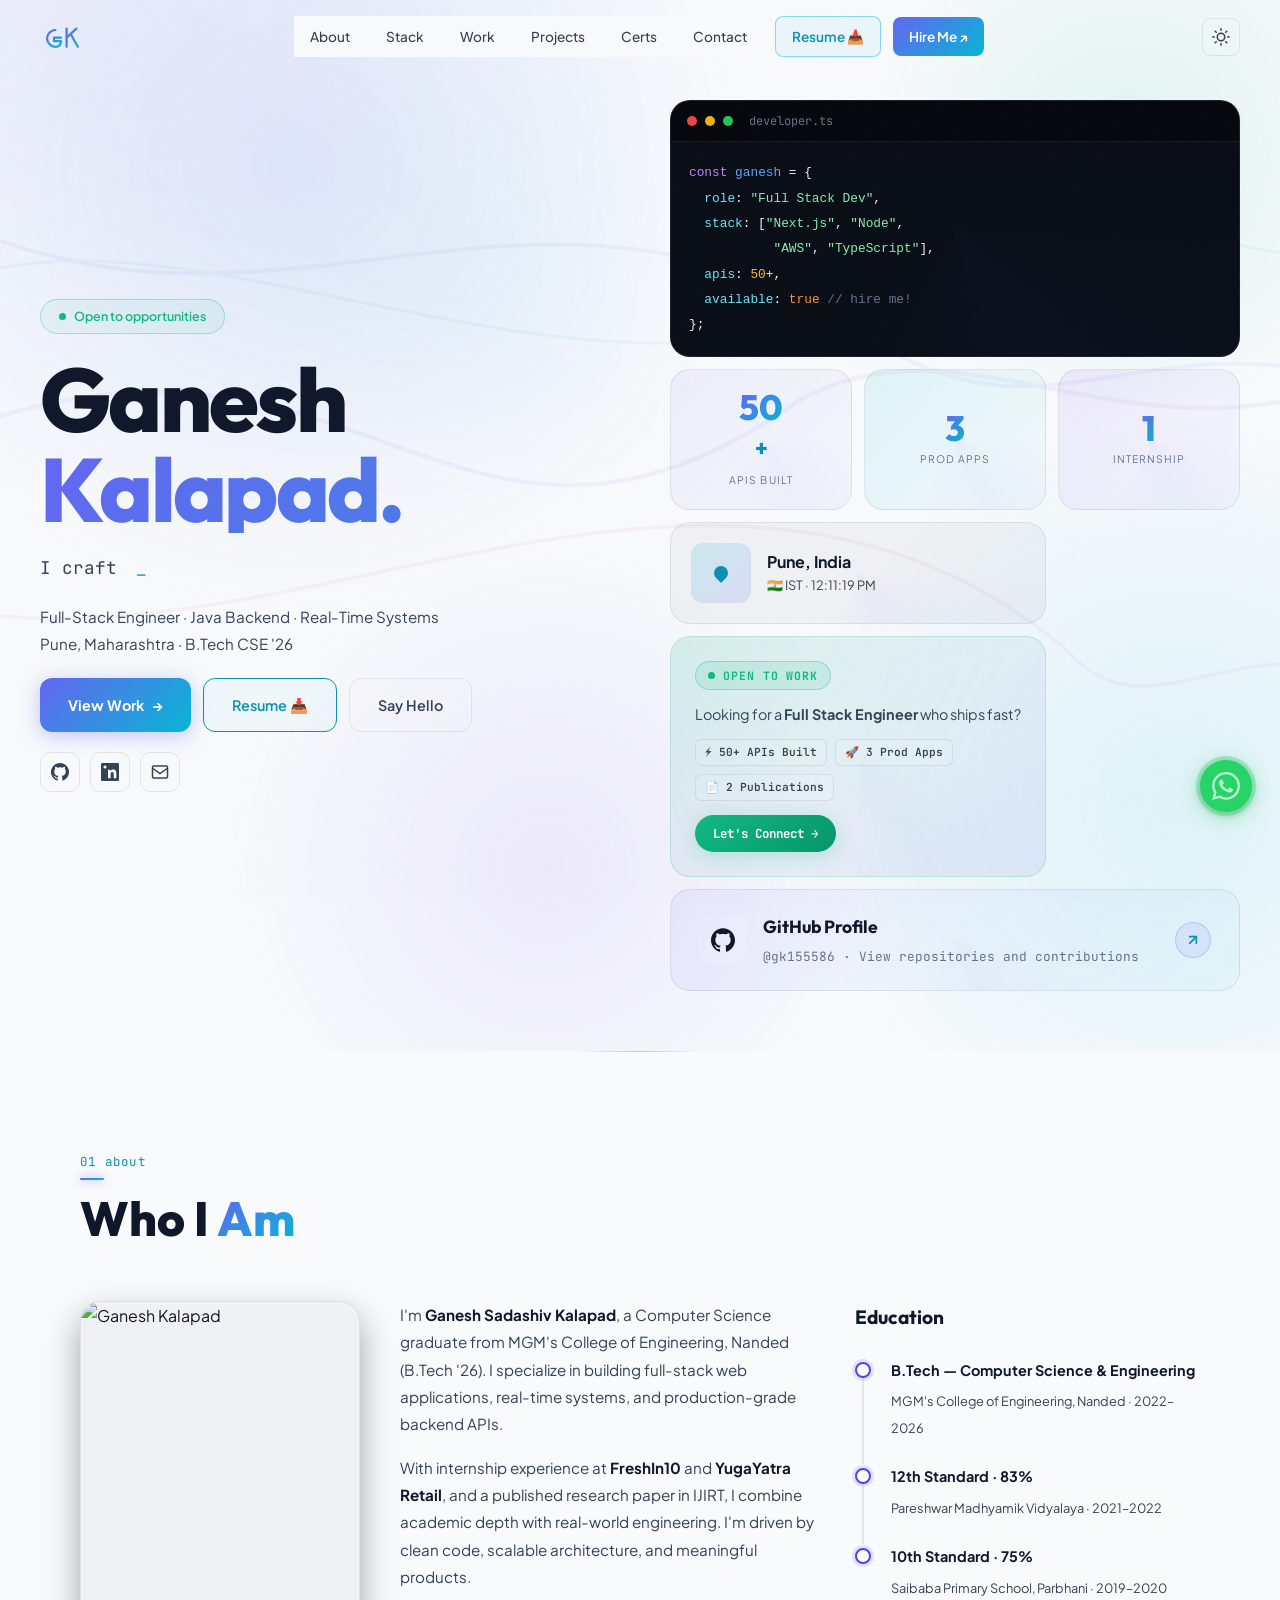
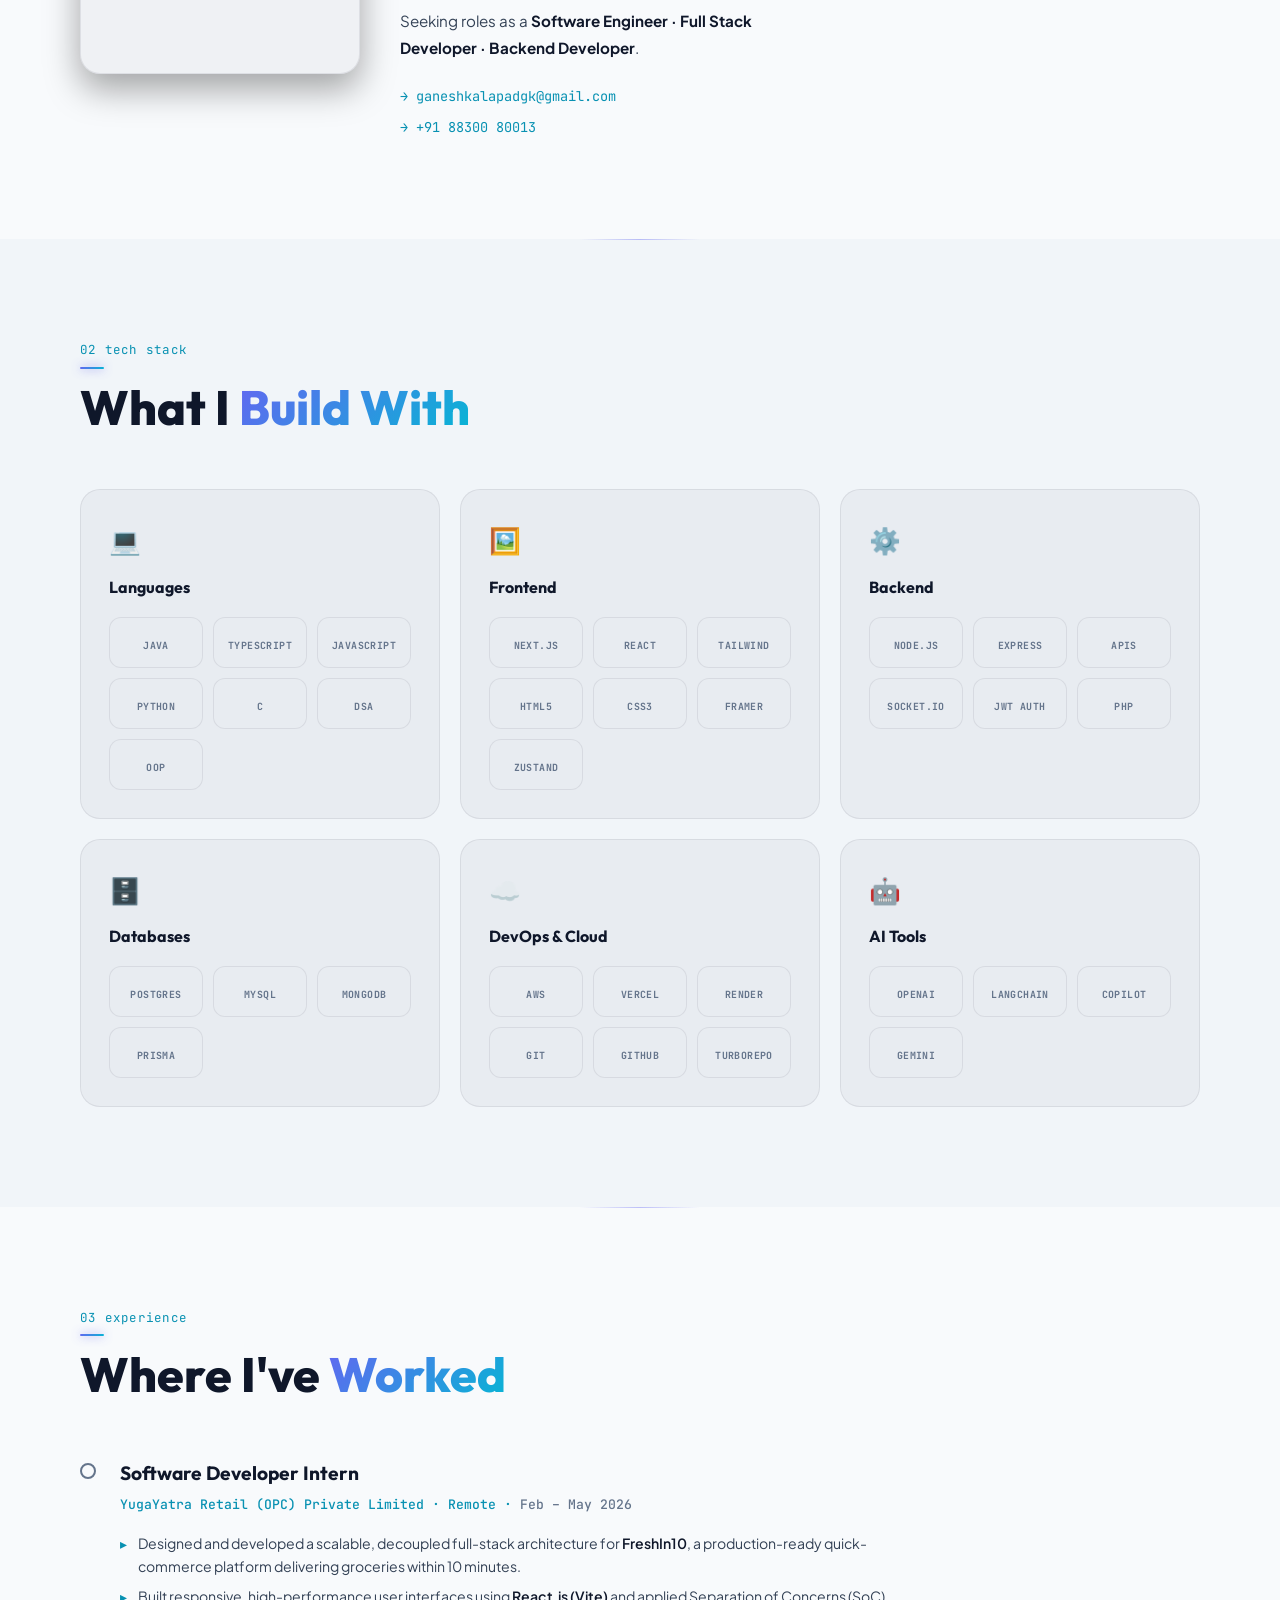
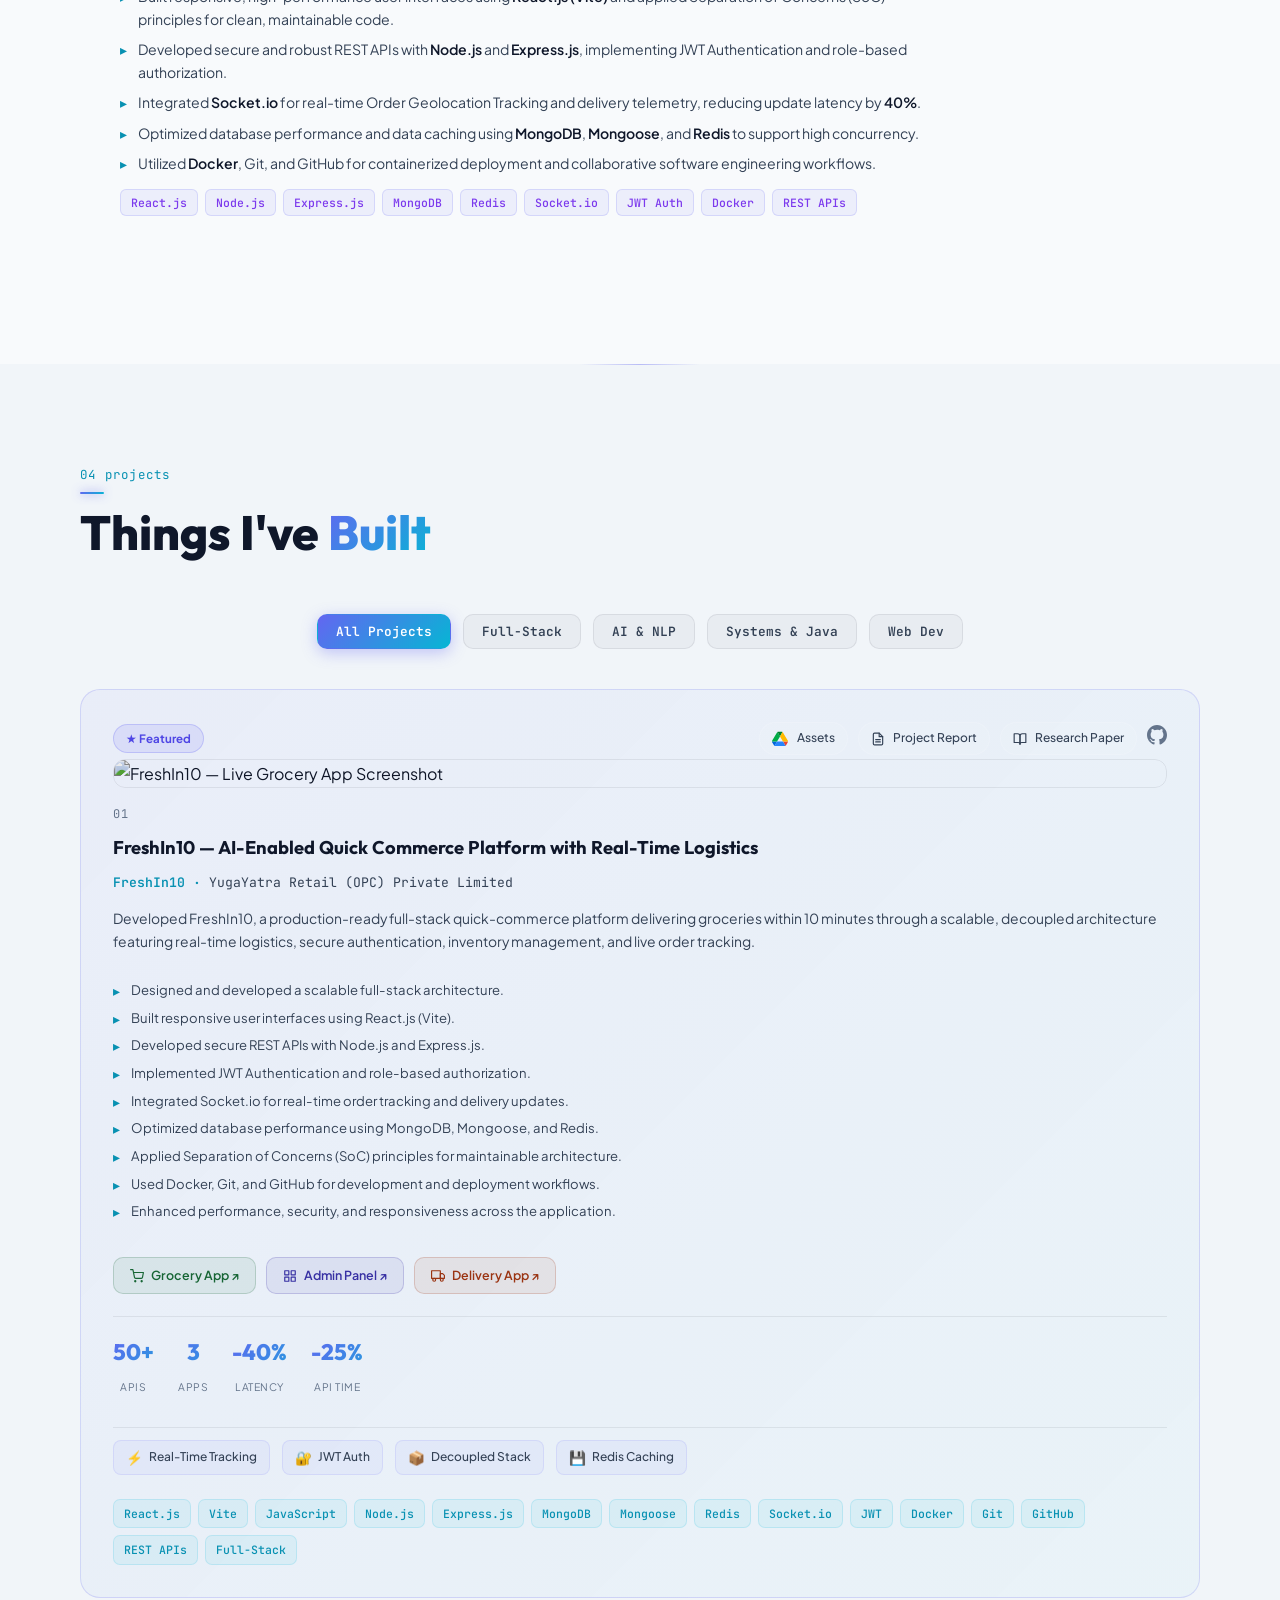
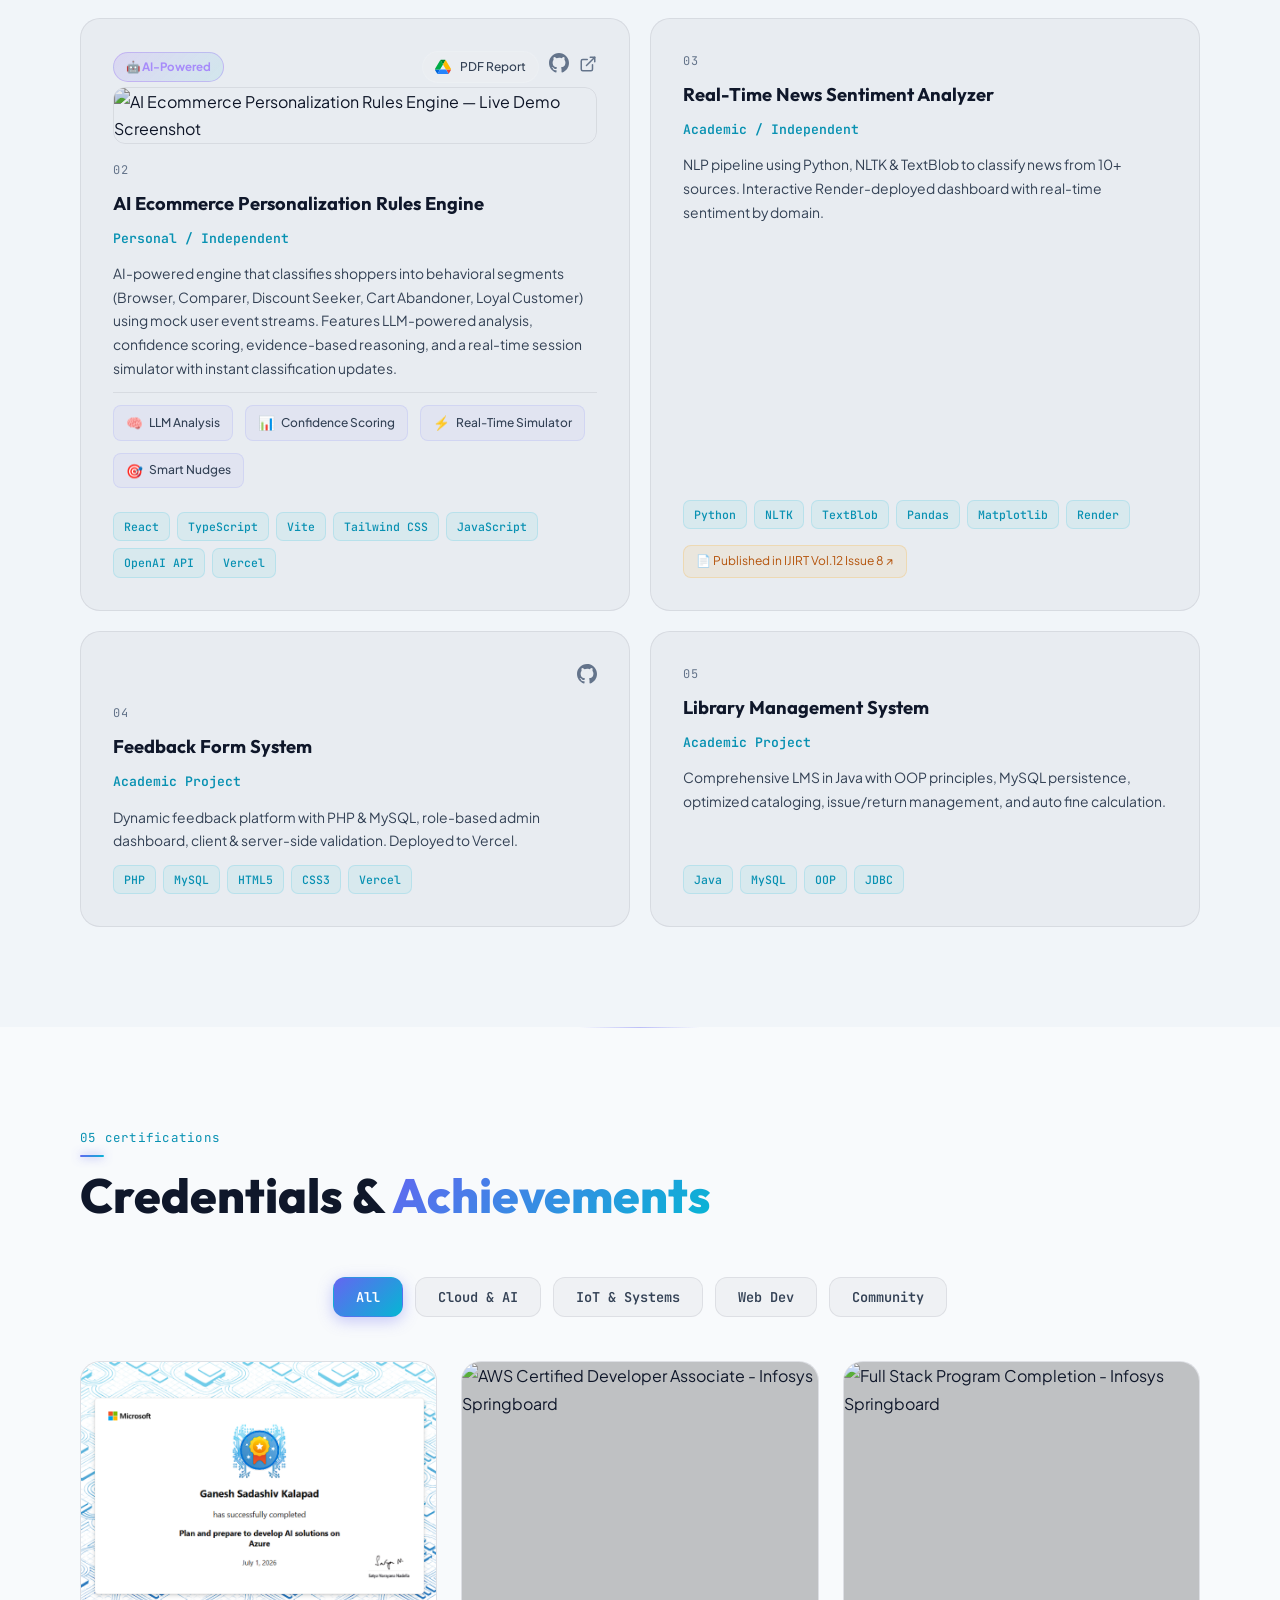
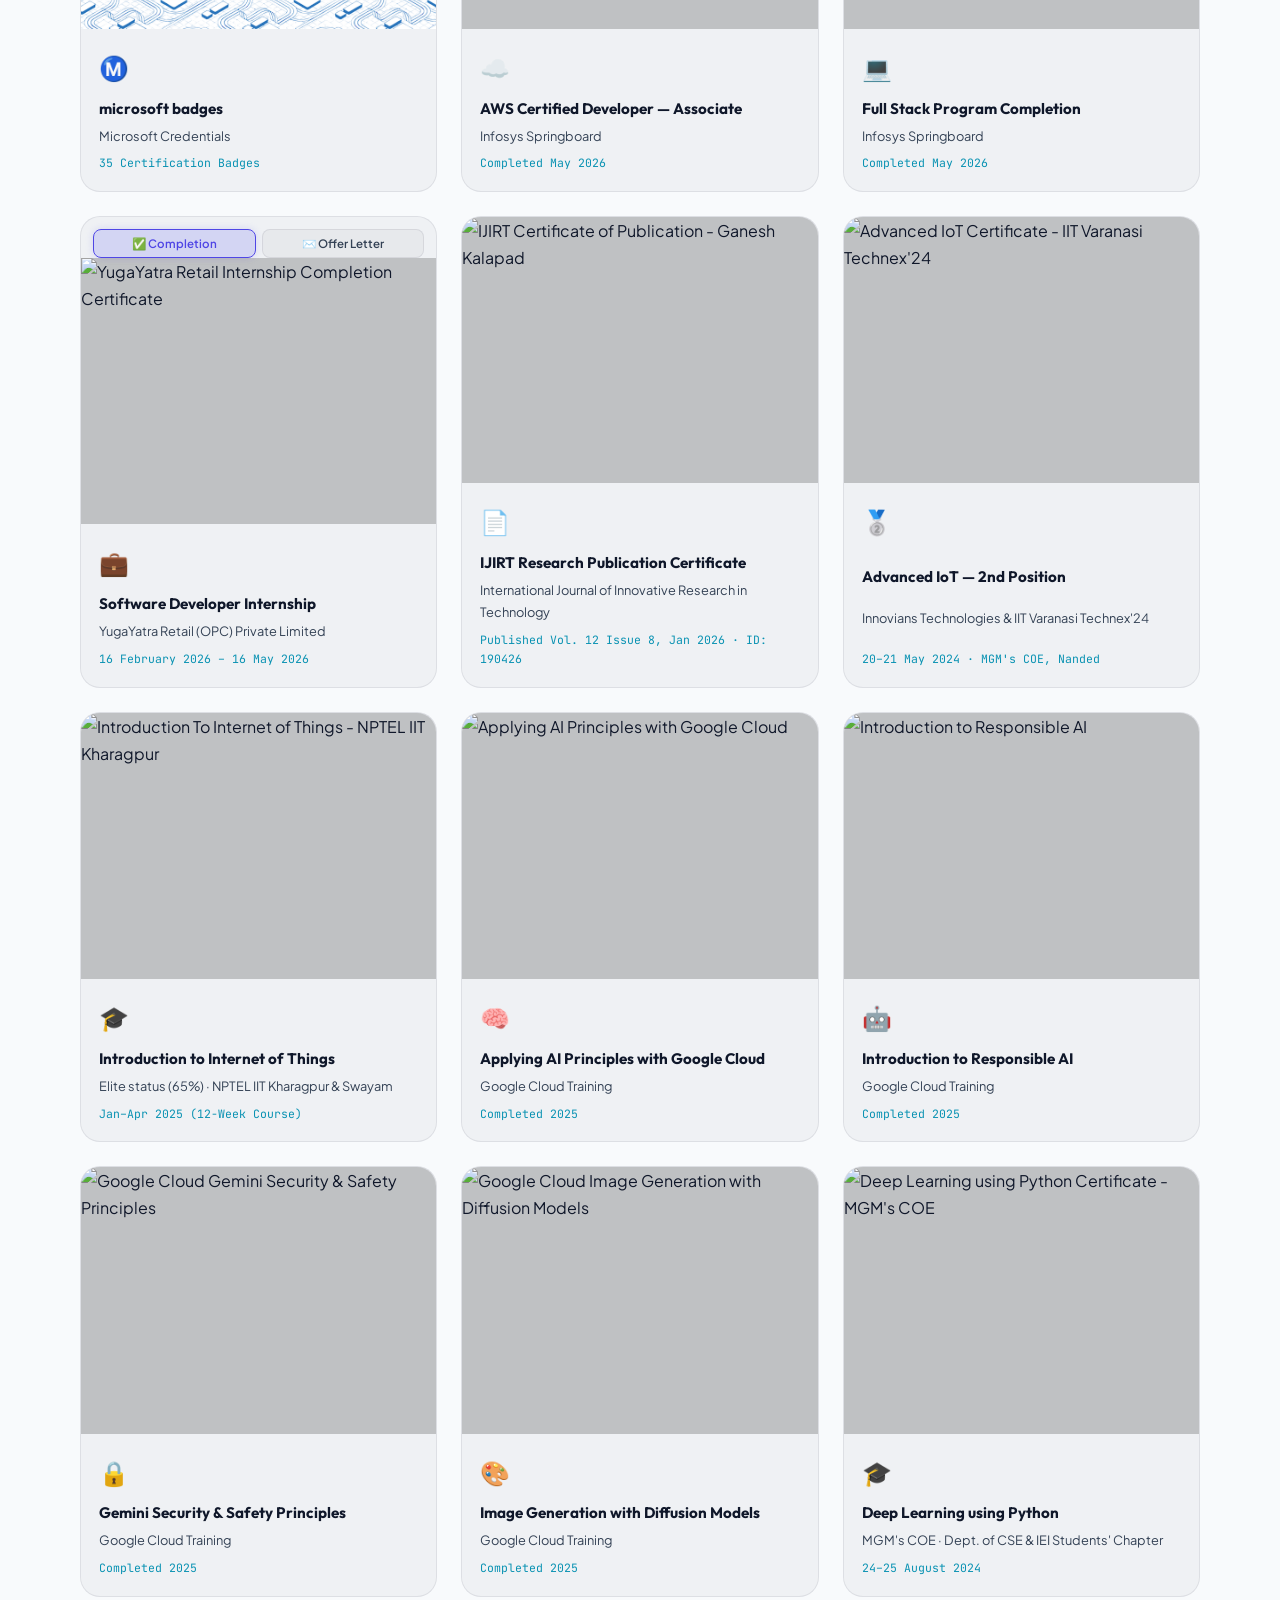
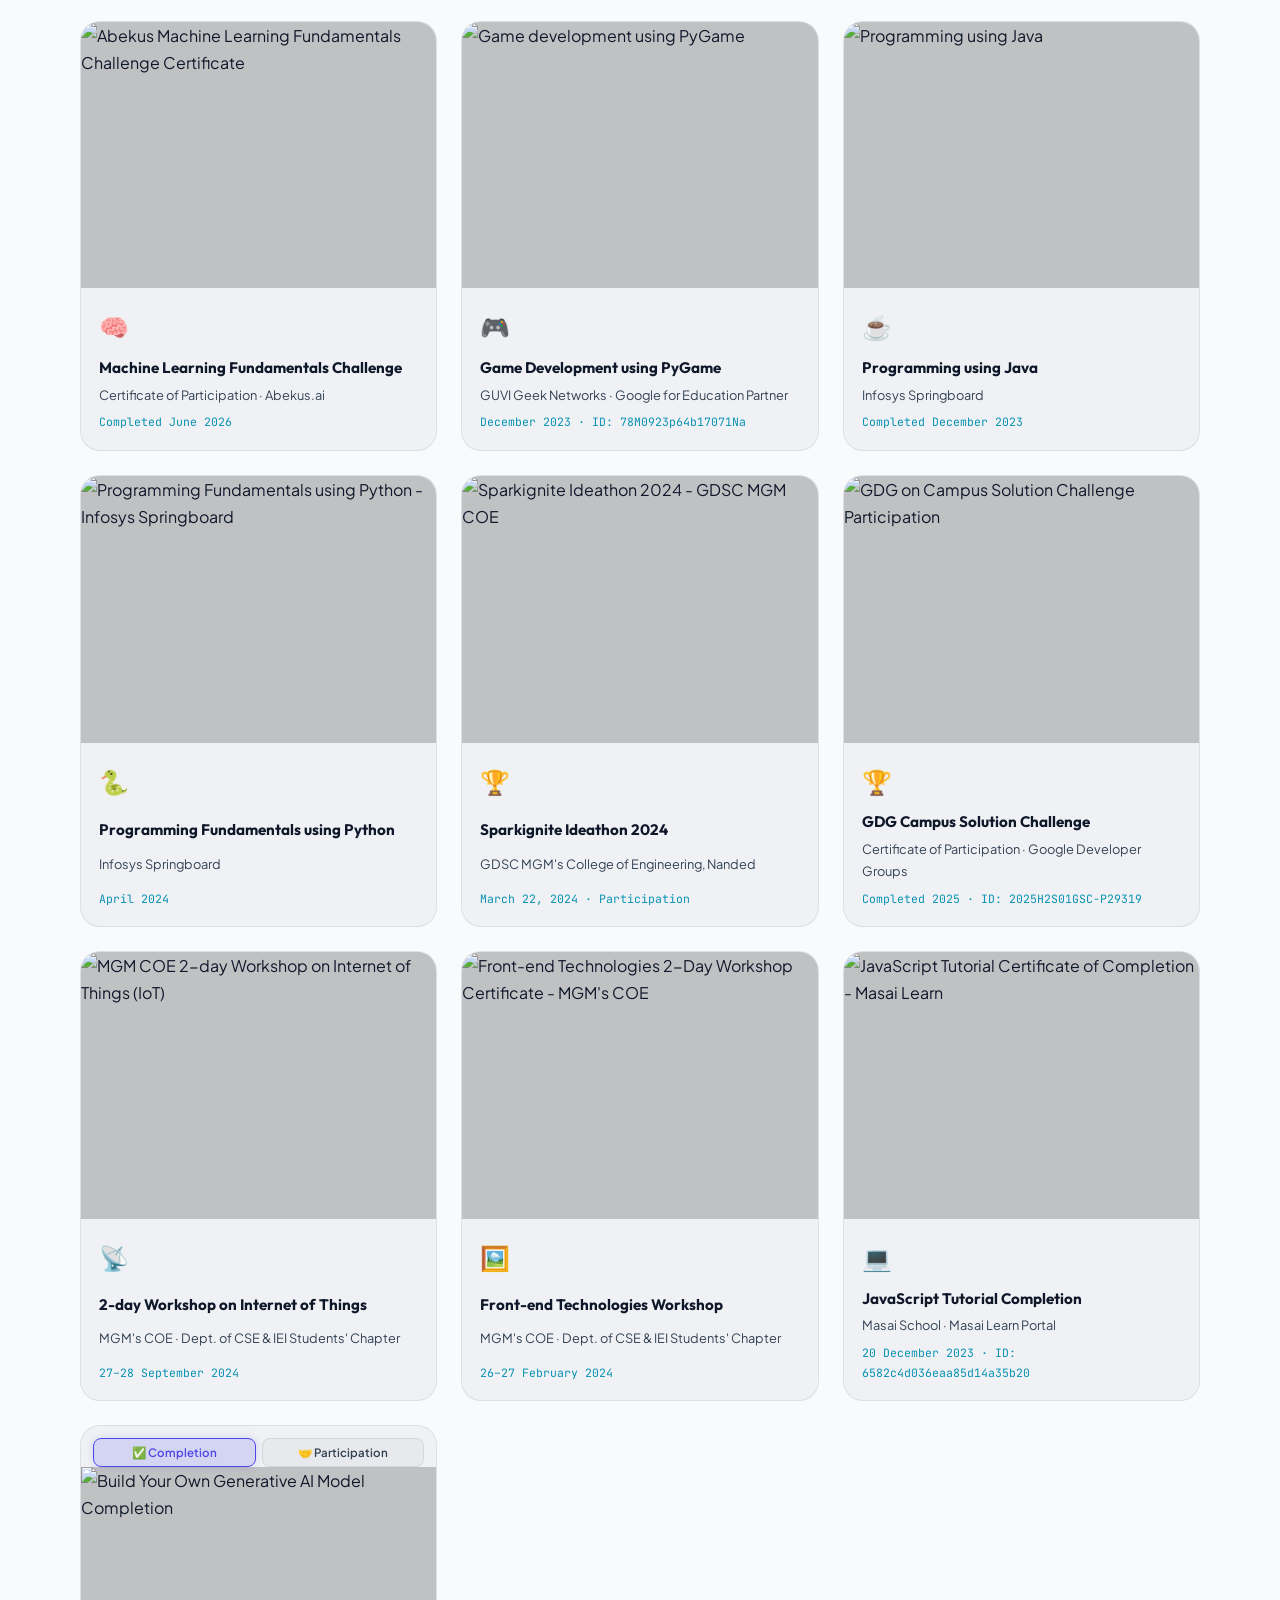
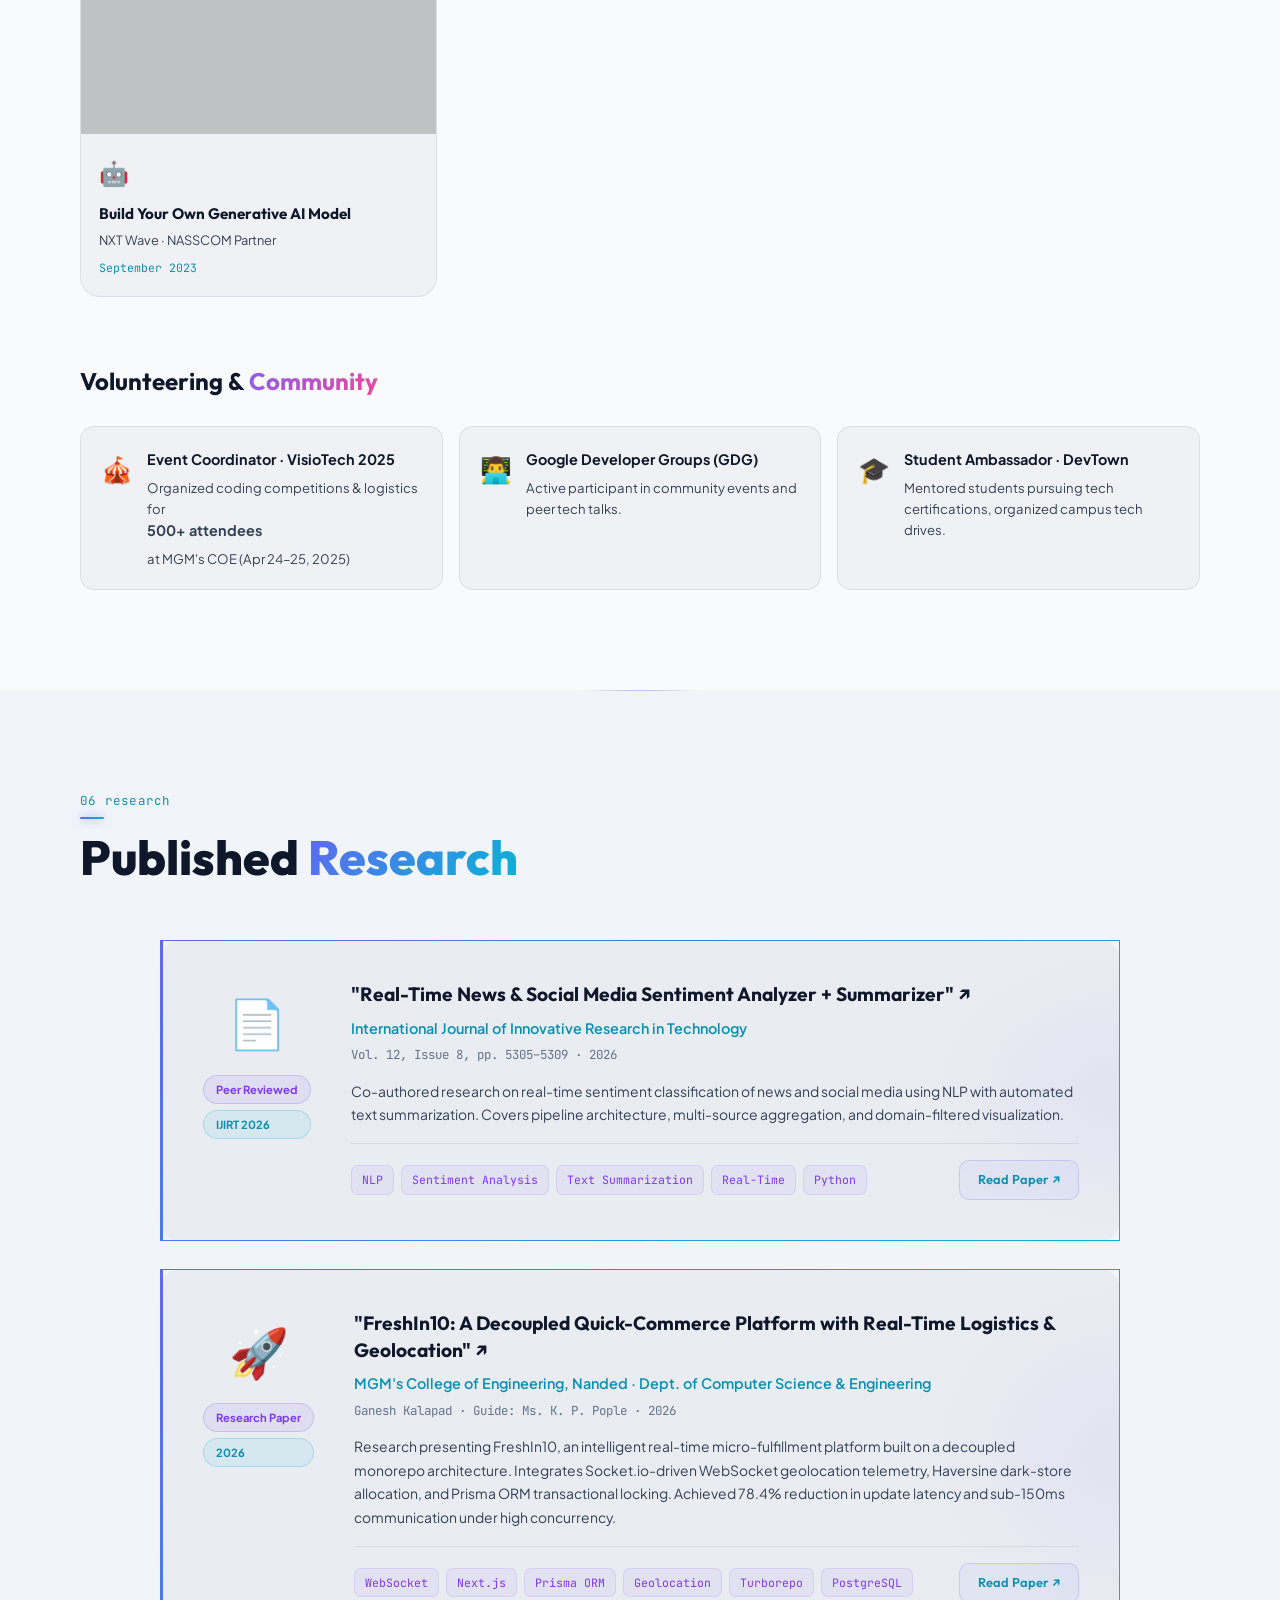
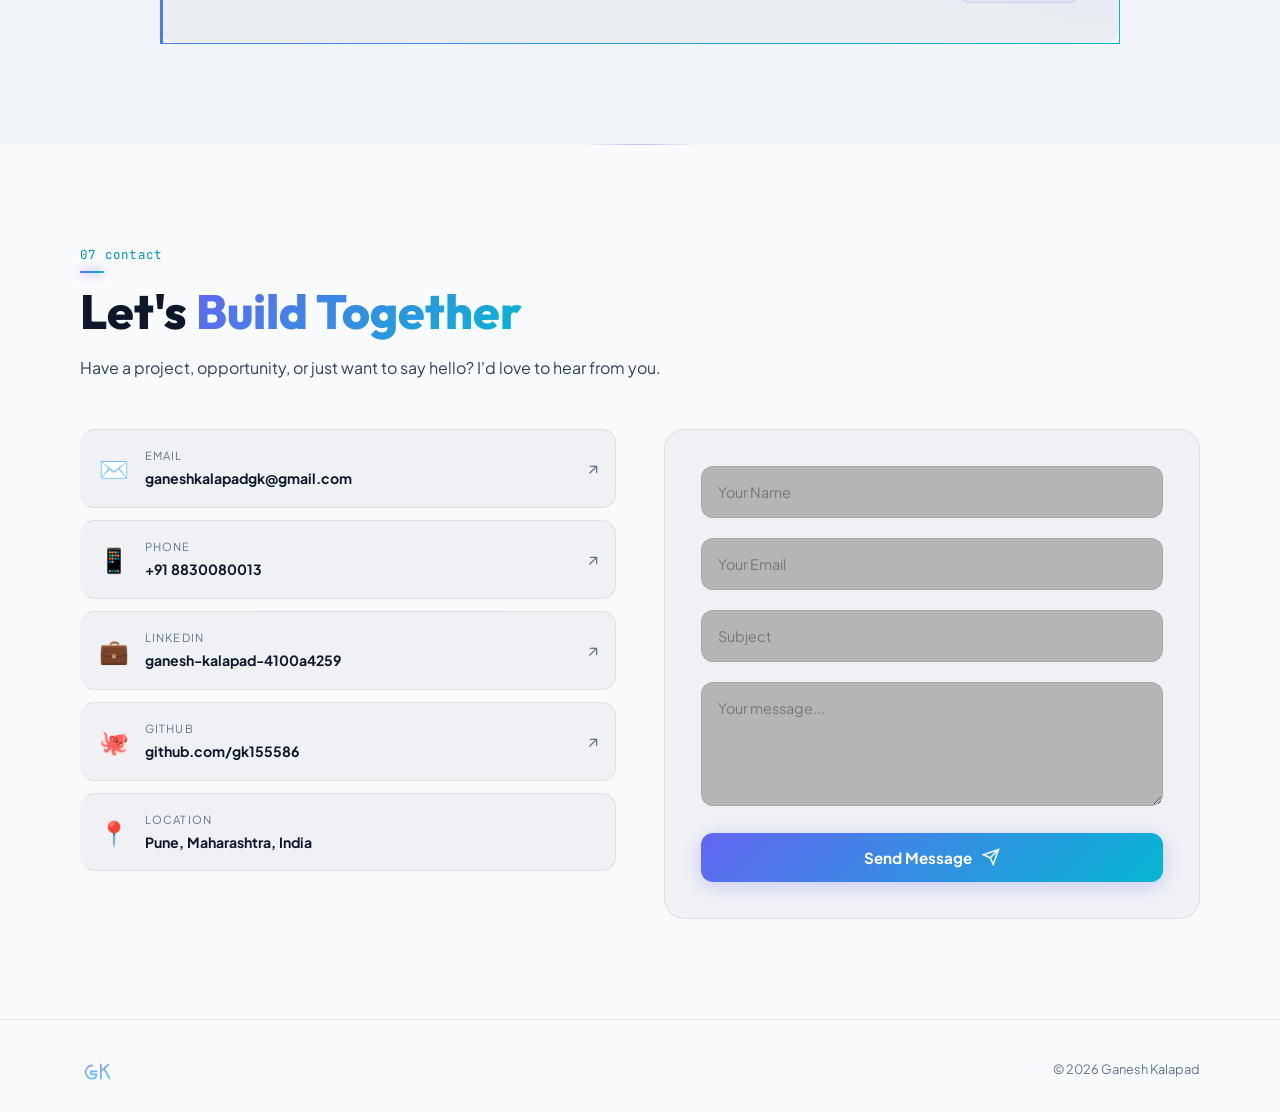
==== commit 4bac6abc: "docs: add cache-busting to microsoft badges card preview image" ====
--- a/index.html
+++ b/index.html
@@ -680,7 +680,7 @@
         <!-- Microsoft Certification Badges (Cloud & AI) -->
         <div class="cert-card cert-card--real reveal" data-category="cloud" data-pdf="certs/microsoft_badges.pdf">
           <div class="cert-img-wrap">
-            <img src="certs/microsoft_badges_preview.png" alt="Microsoft Certification Badges Compilation" loading="lazy">
+            <img src="certs/microsoft_badges_preview.png?v=2" alt="Microsoft Certification Badges Compilation" loading="lazy">
             <div class="cert-overlay">
               <span class="cert-view">📖 Open Badges PDF (35 Pages)</span>
             </div>
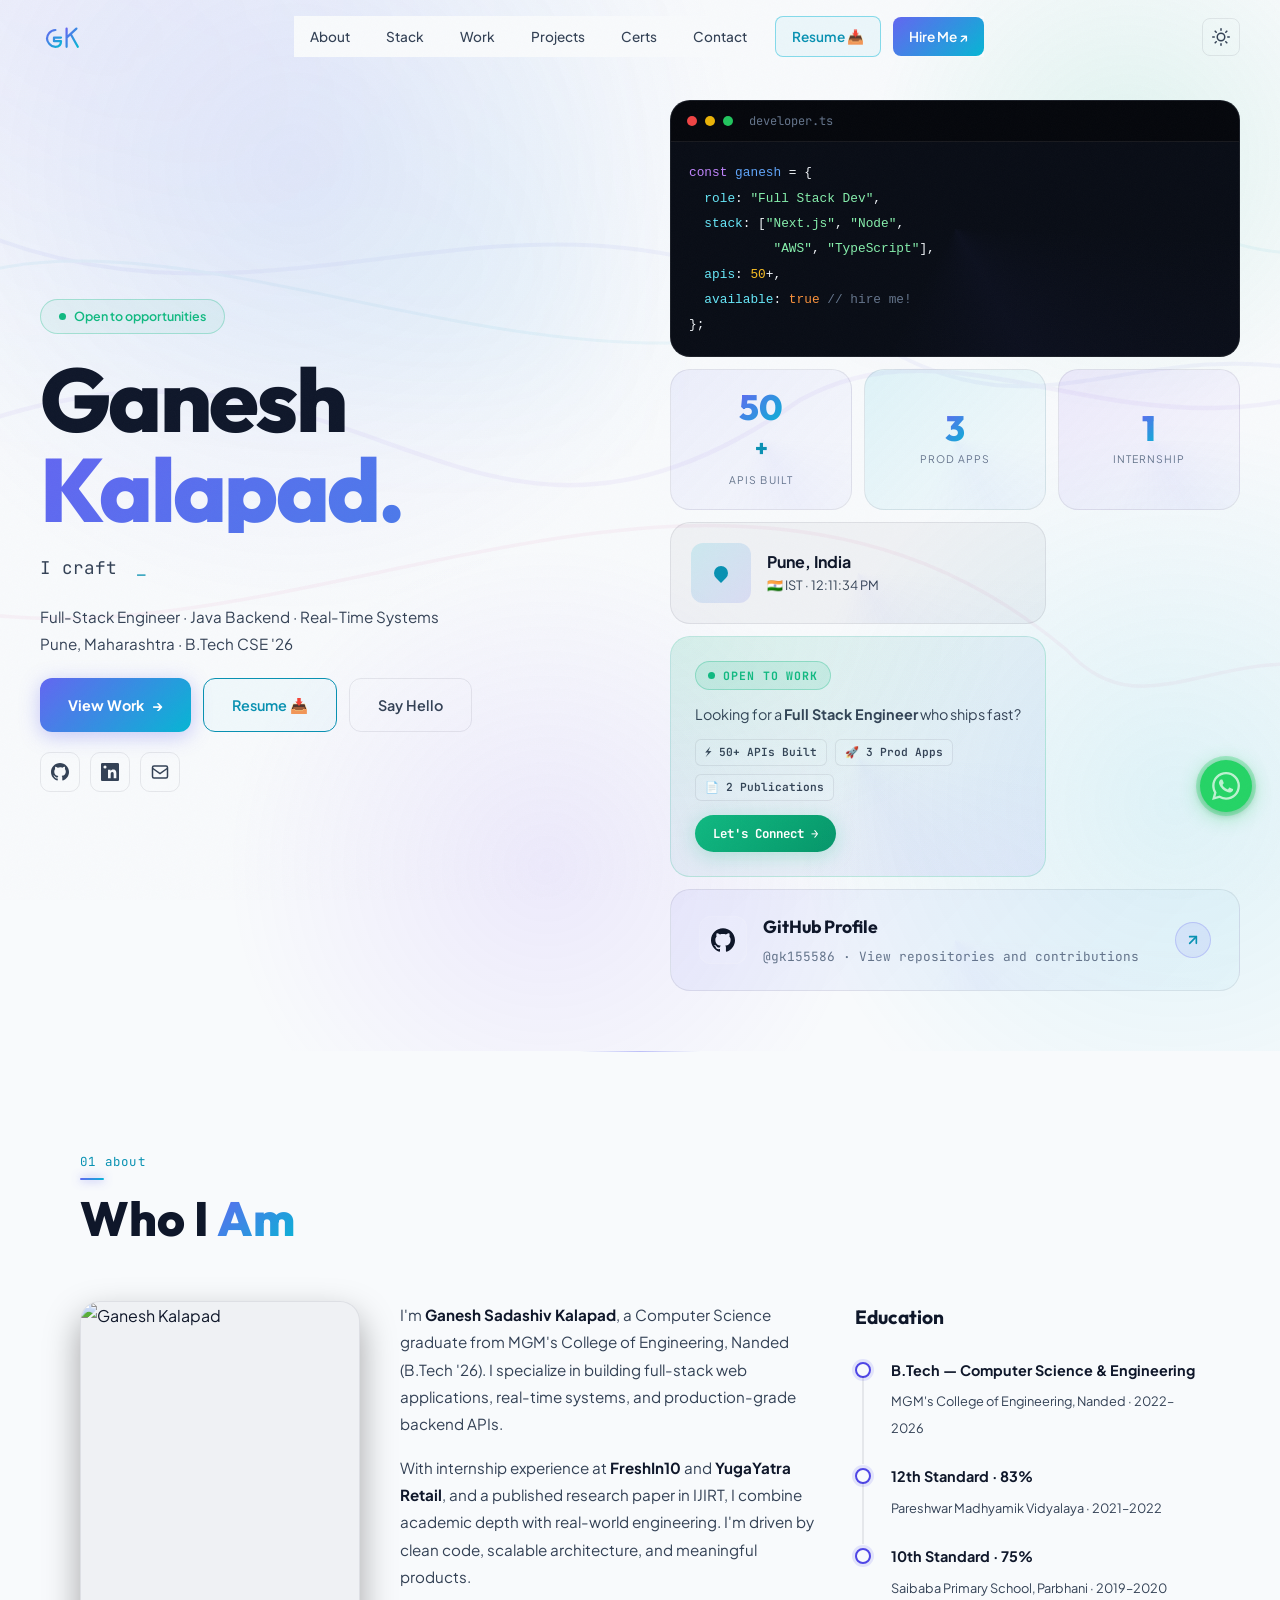
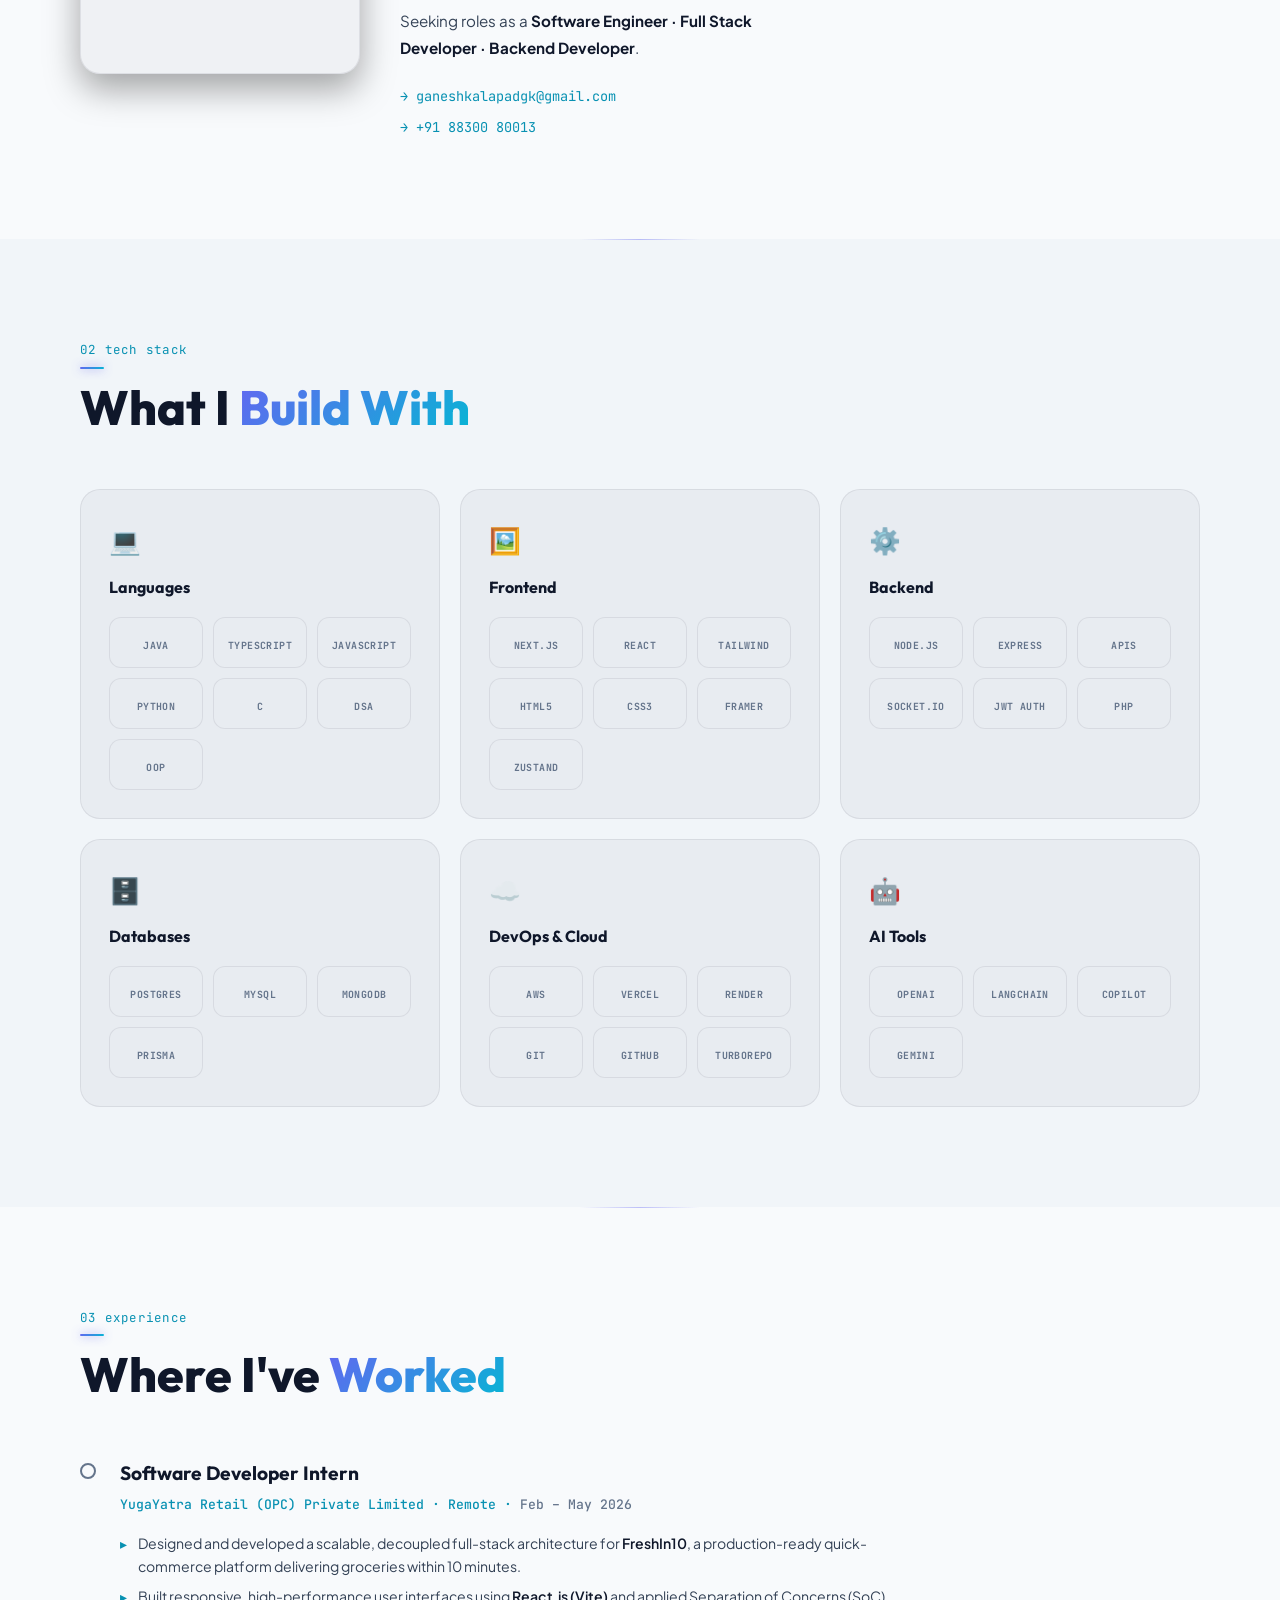
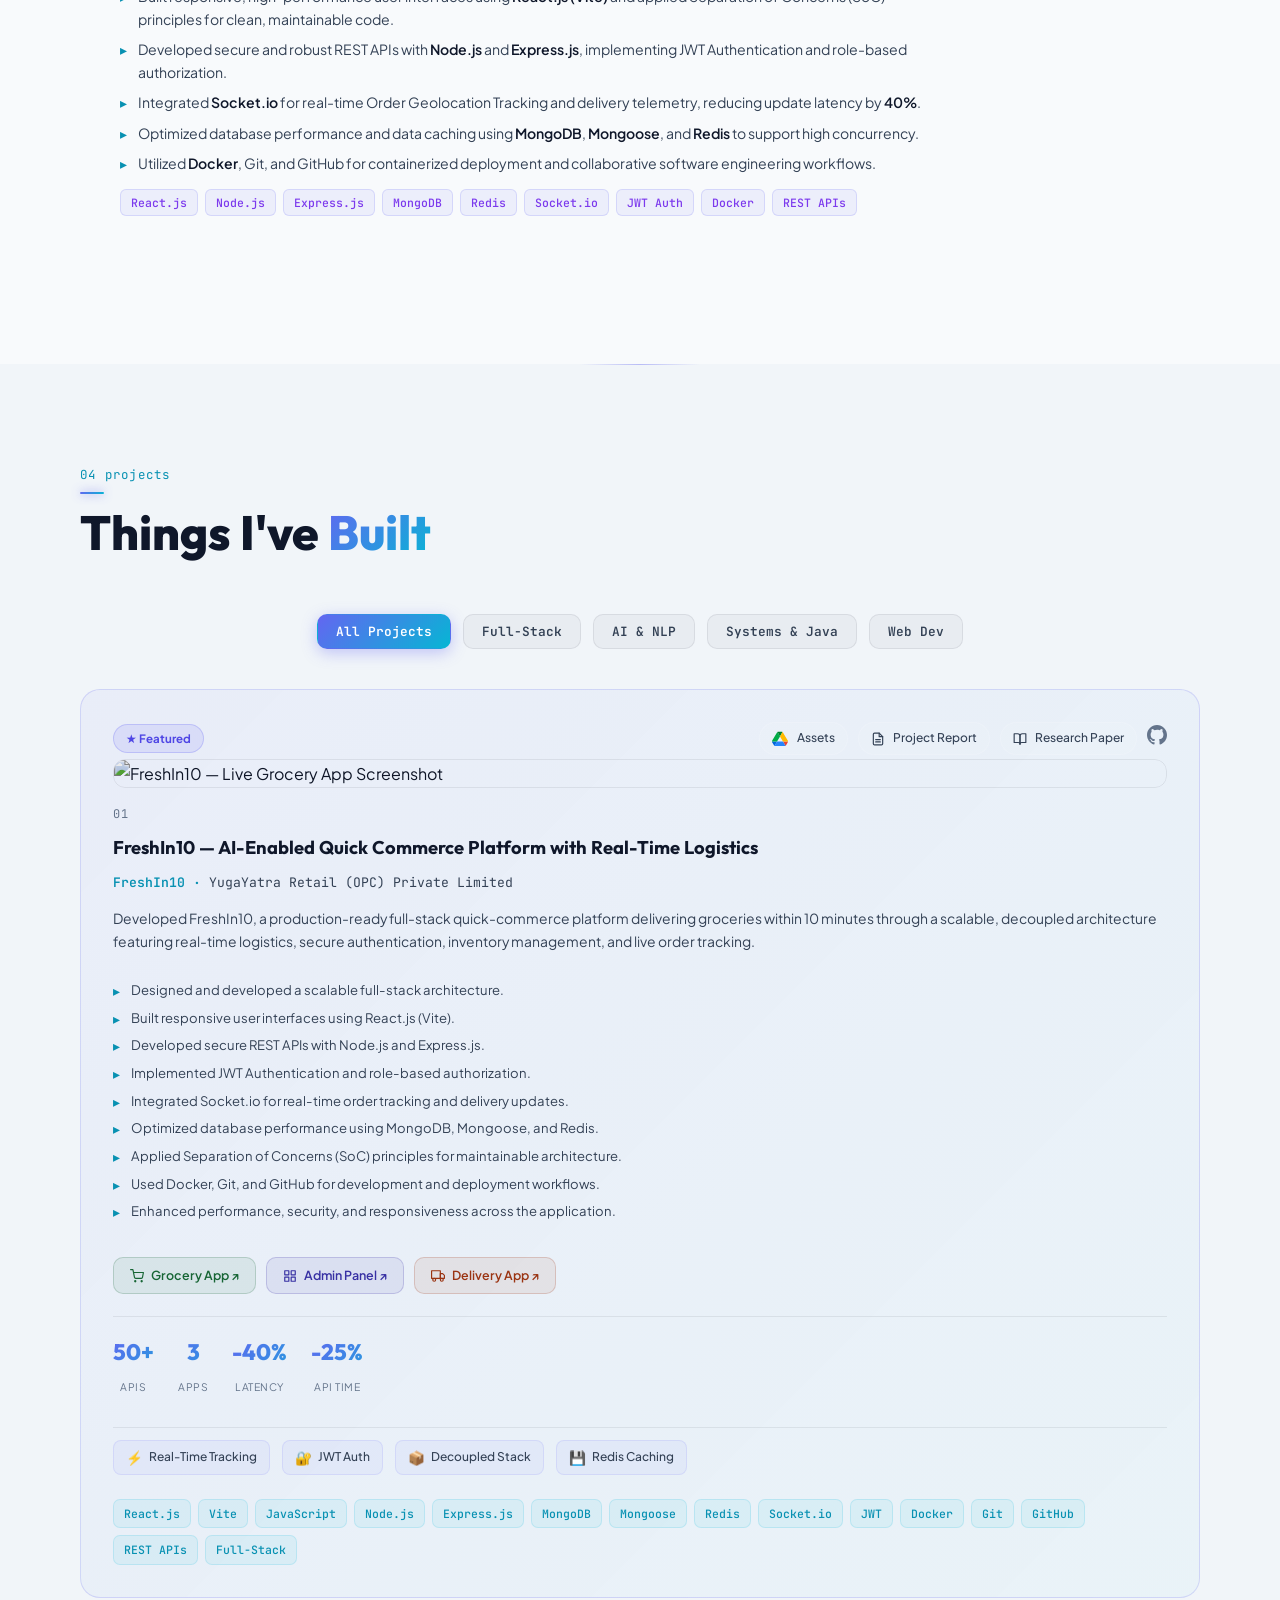
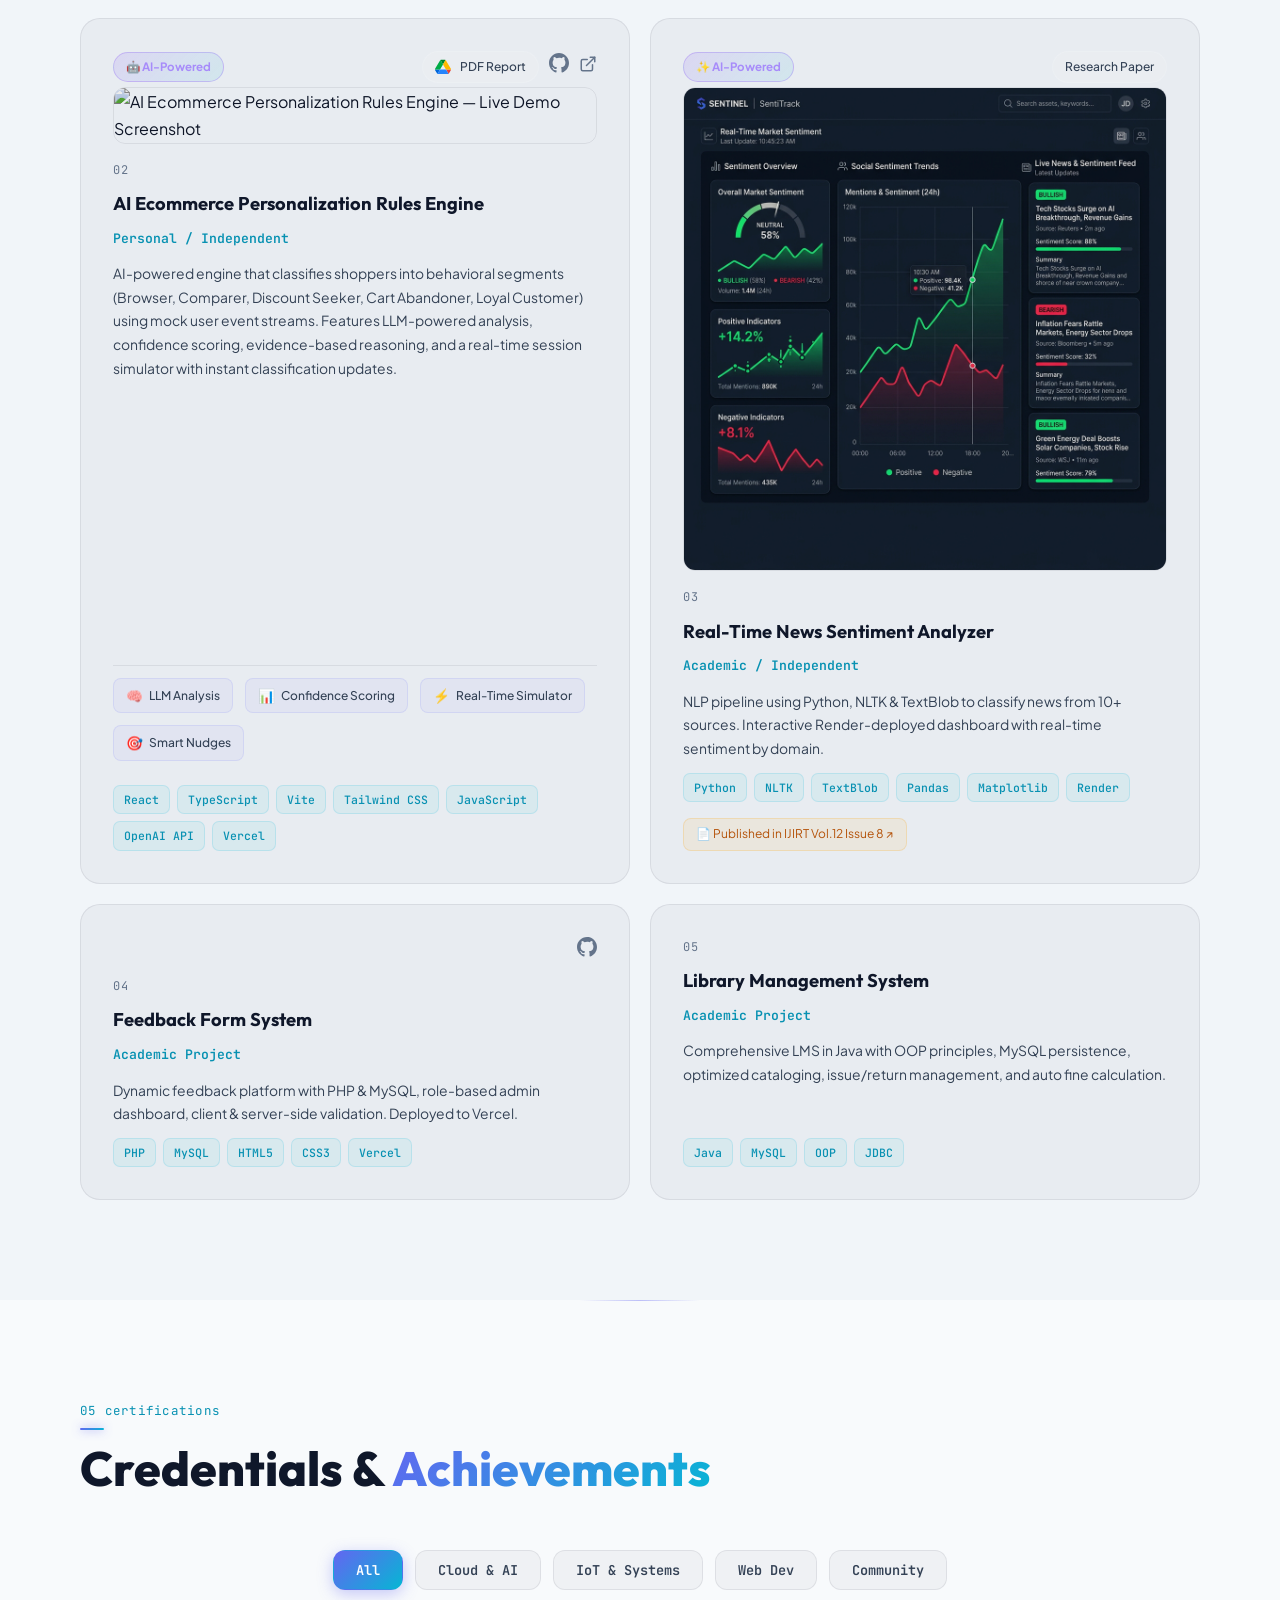
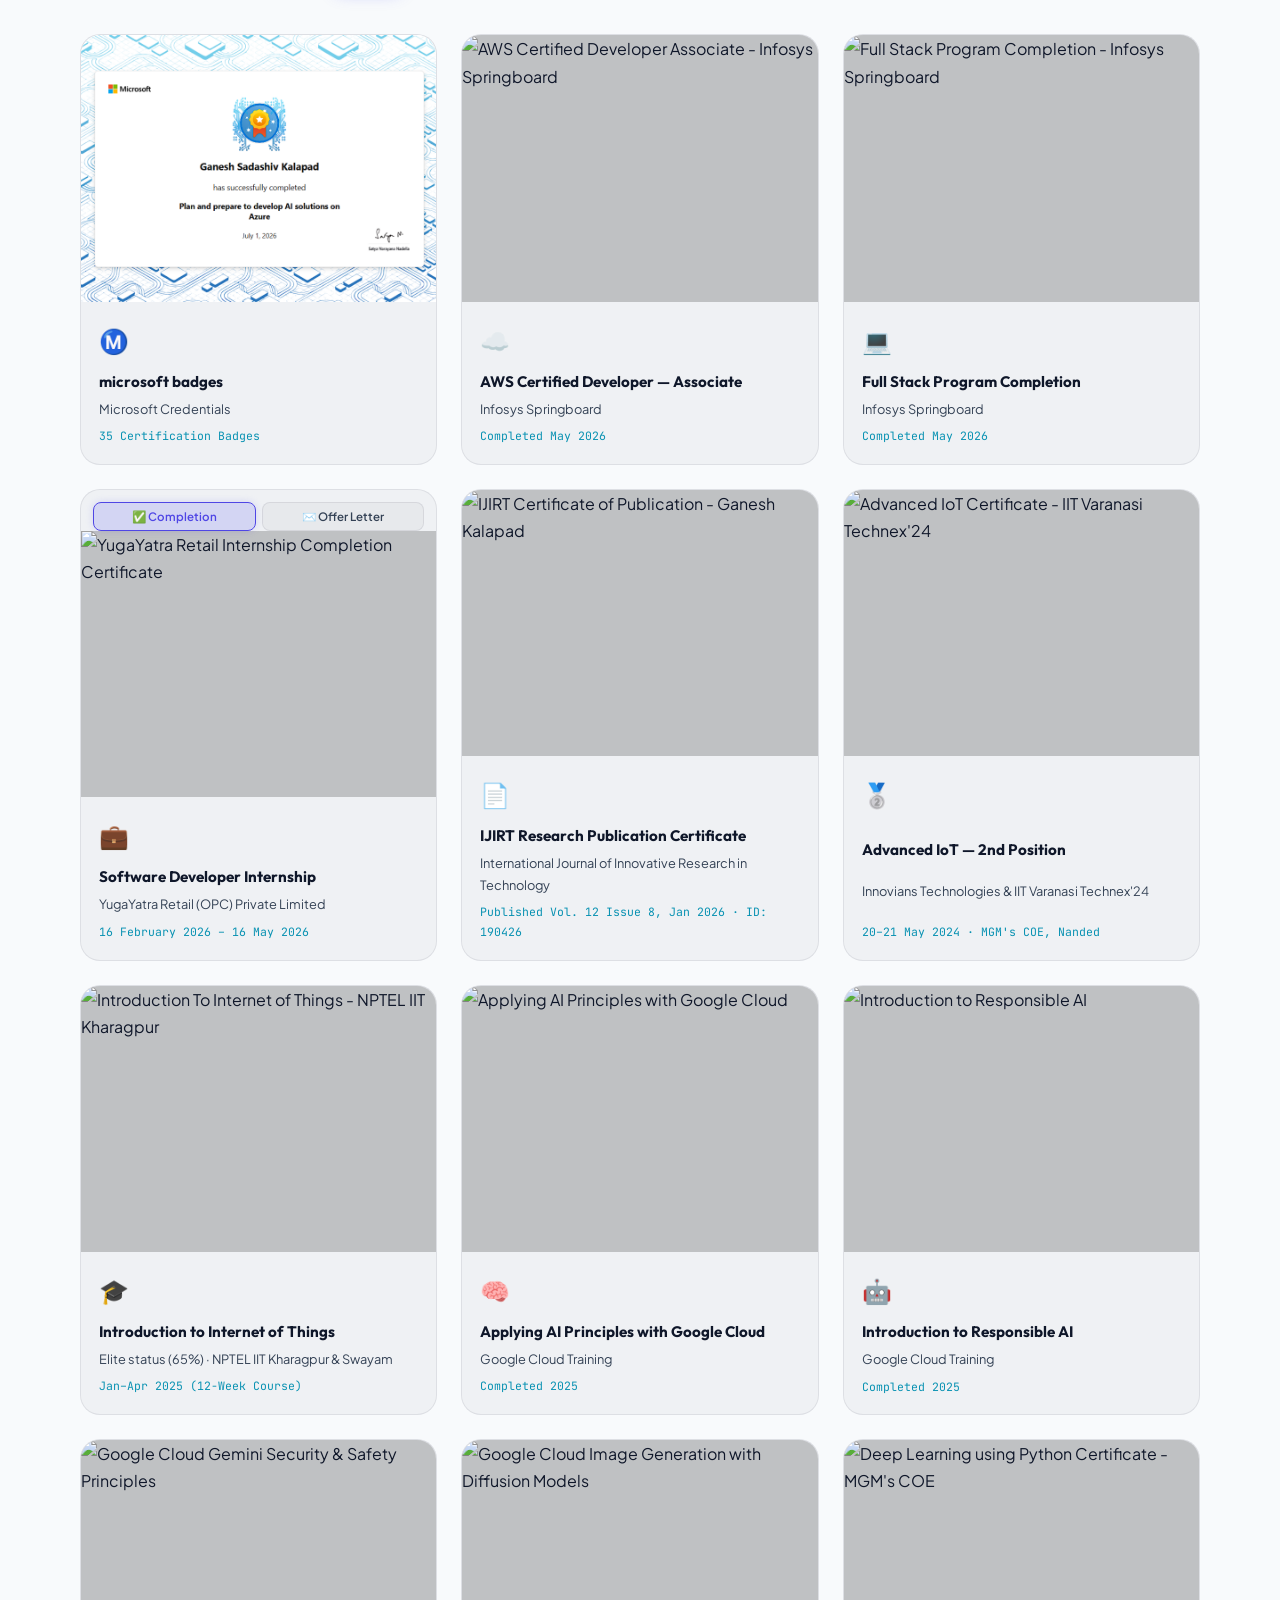
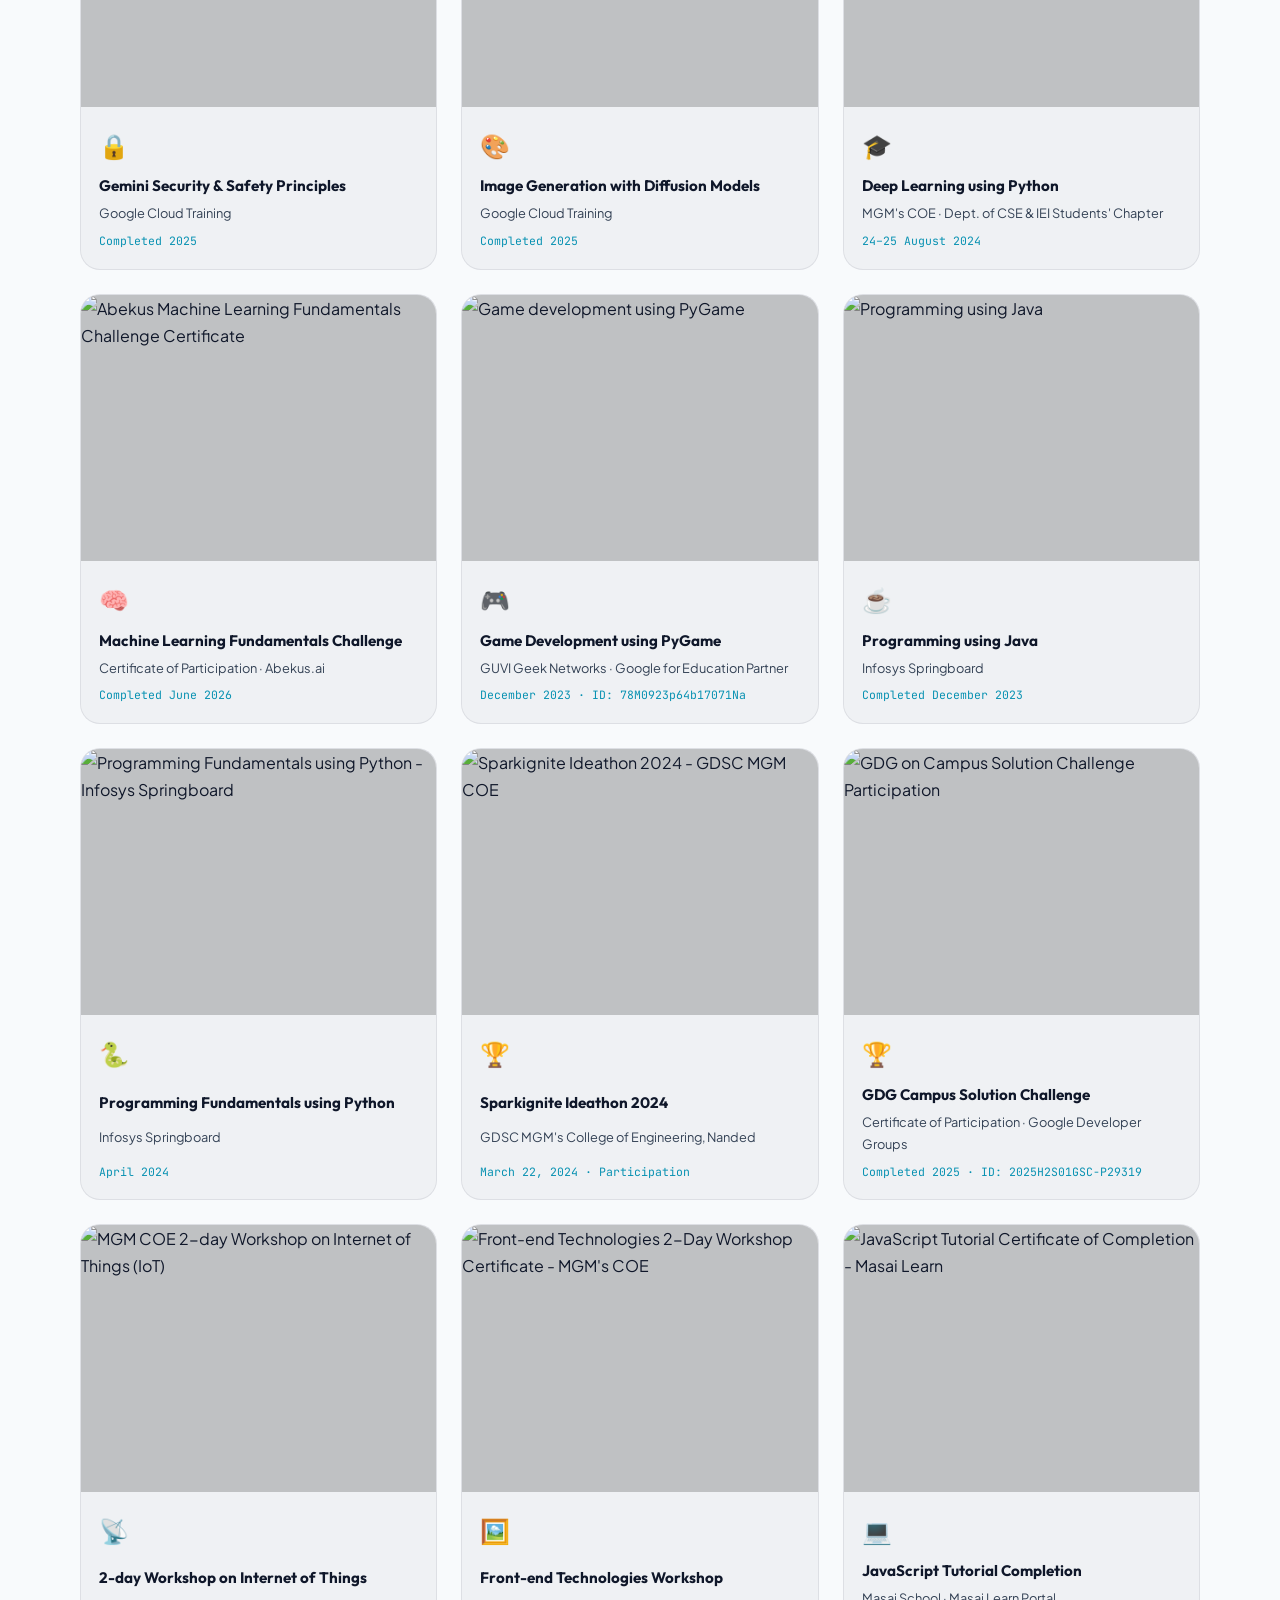
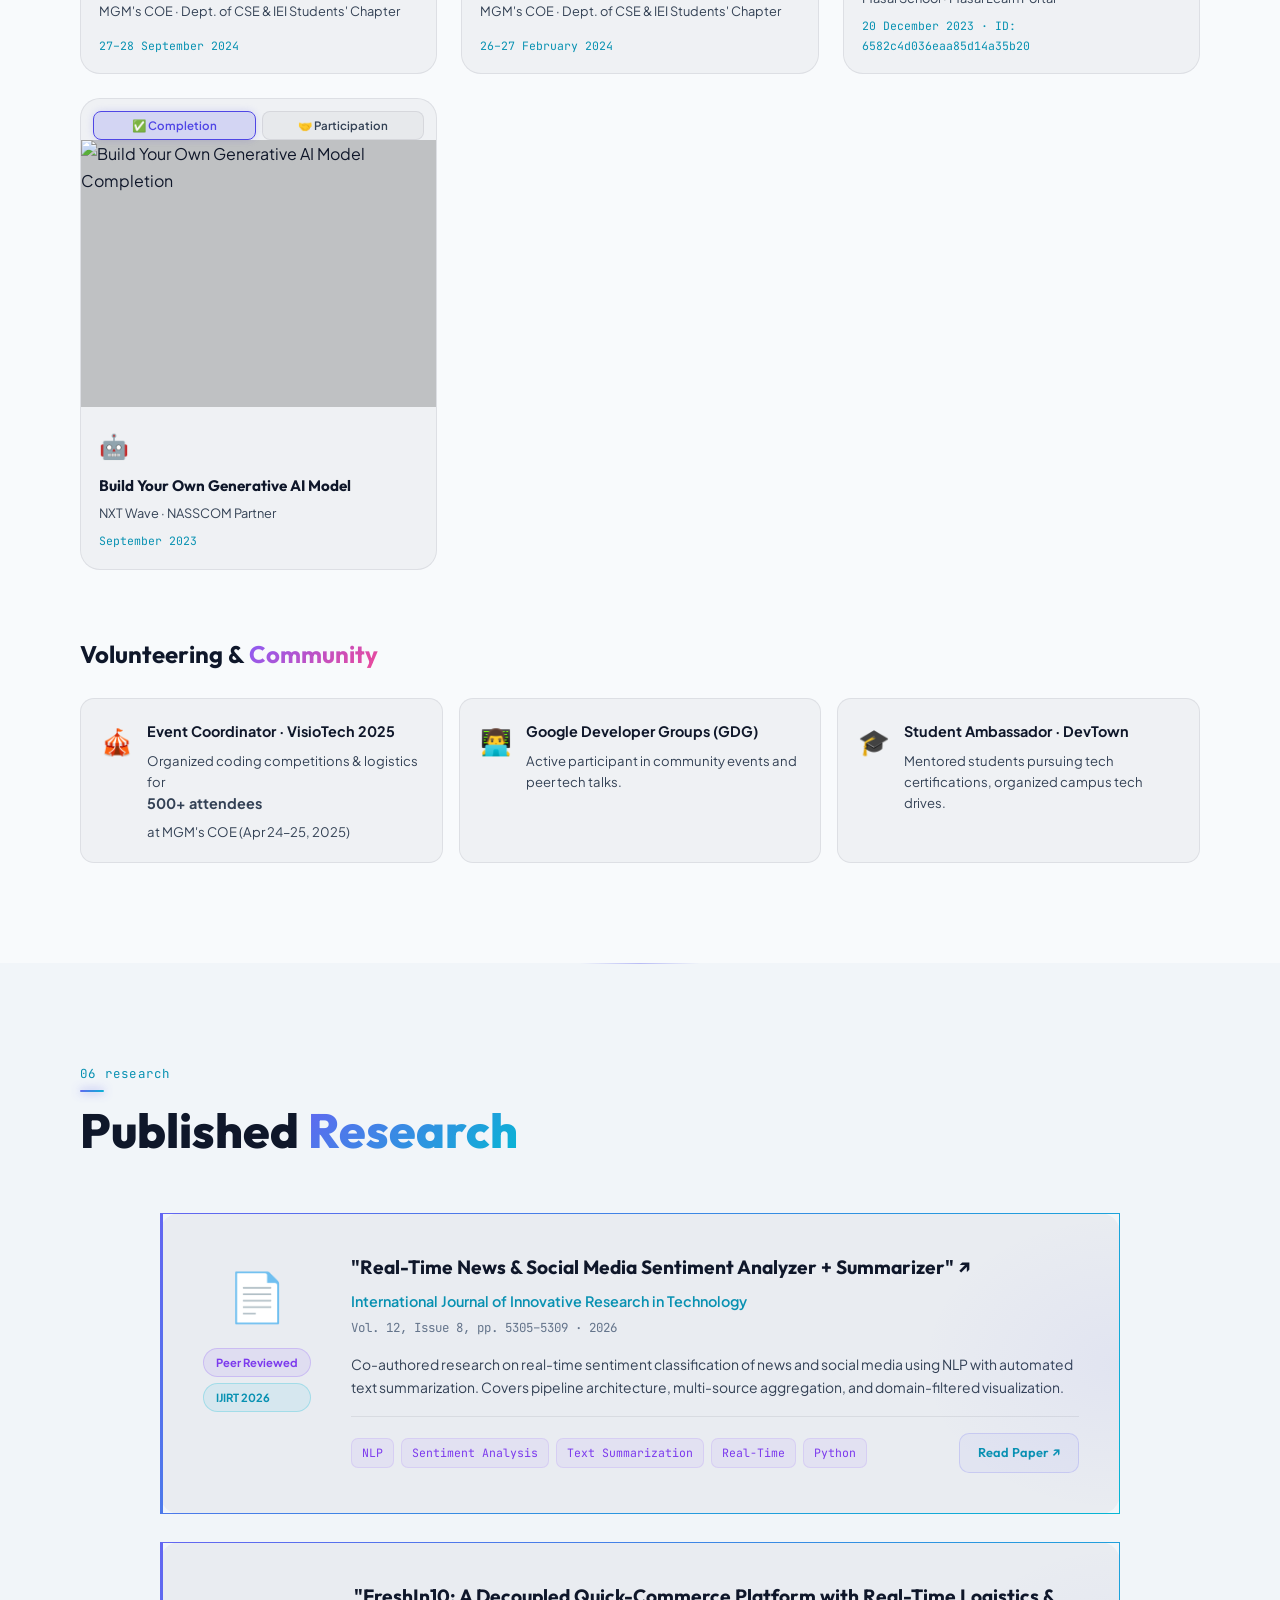
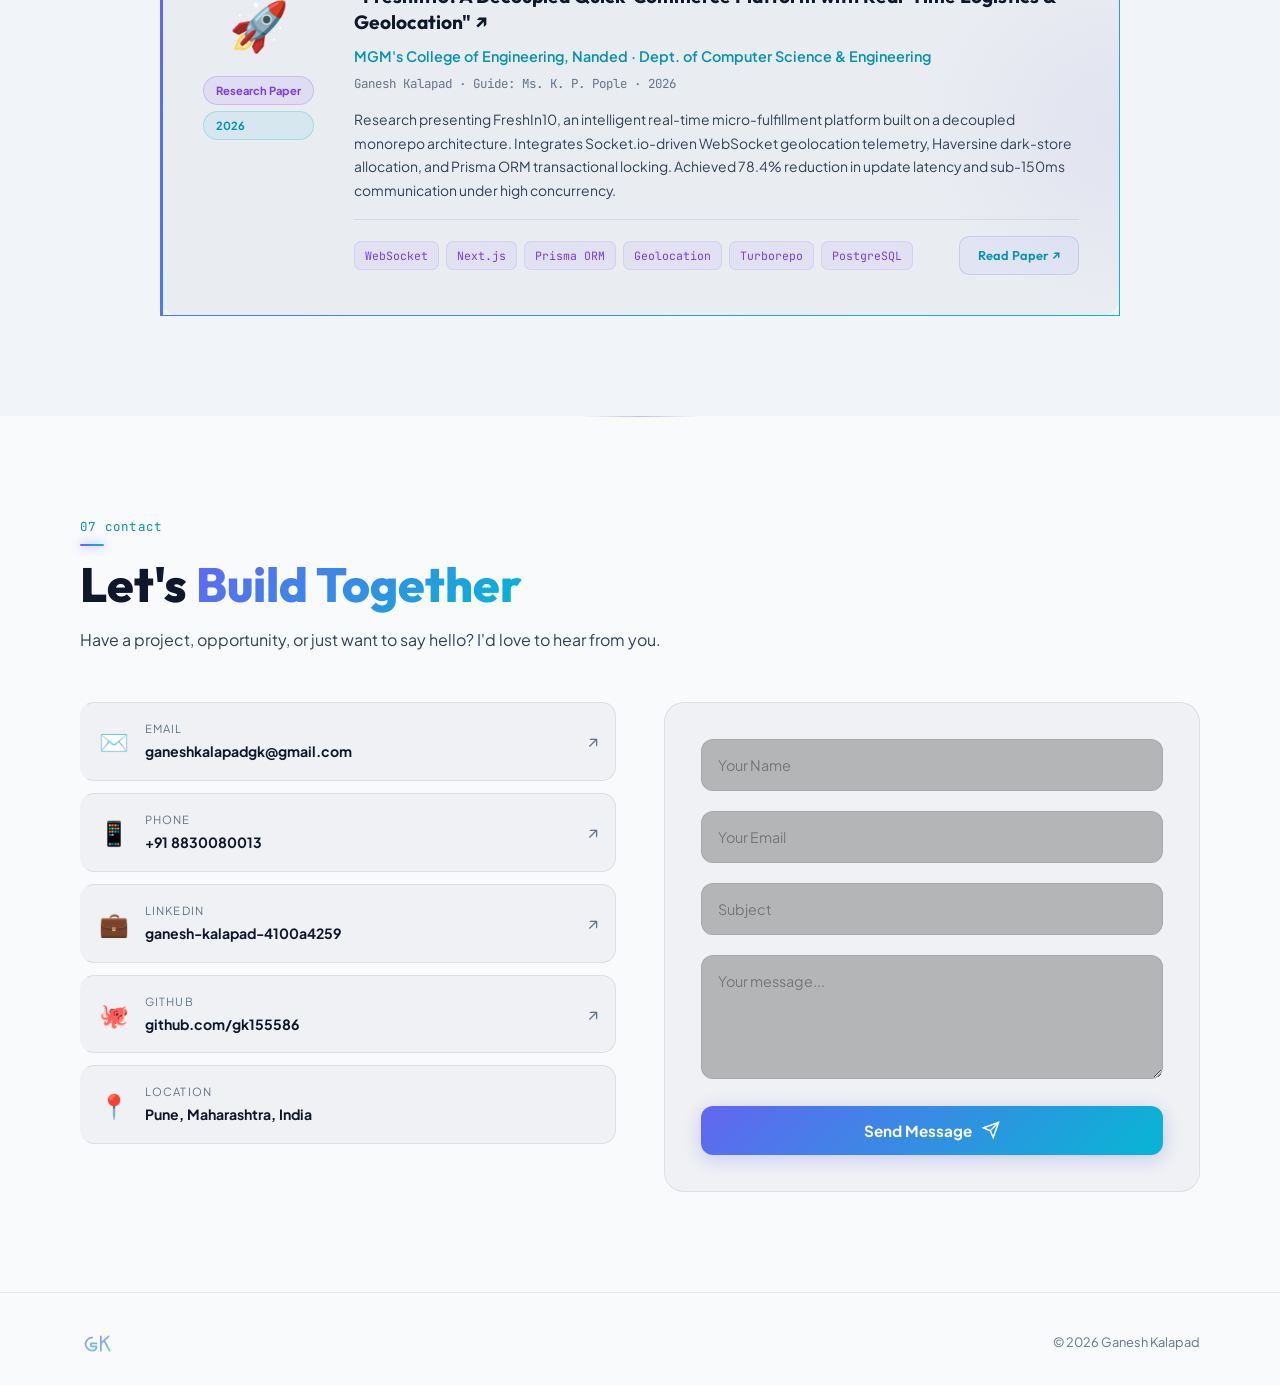
==== commit cb695e0e: "docs: add dashboard preview image and AI badge to Sentiment Analyzer card to fix container height ga" ====
--- a/index.html
+++ b/index.html
@@ -609,8 +609,28 @@
           </div>
         </div>
 
-        <div class="proj-card reveal" data-category="ai-ml">
+        <div class="proj-card proj-card--has-preview reveal" data-category="ai-ml">
           <div class="proj-glow"></div>
+          <div class="proj-top">
+            <div class="proj-badge proj-badge--ai">✨ AI-Powered</div>
+            <div style="display:flex; gap:8px;">
+              <a href="https://drive.google.com/file/d/1B0_fnnDi552XiBlS-ALdUV1FPyhZpvkA/view?usp=drive_link" target="_blank" rel="noopener" class="proj-drive-btn">
+                Research Paper
+              </a>
+            </div>
+          </div>
+          <!-- Clickable Preview Image → Research Paper -->
+          <a href="https://drive.google.com/file/d/1B0_fnnDi552XiBlS-ALdUV1FPyhZpvkA/view?usp=drive_link" target="_blank" rel="noopener" class="proj-preview-link" title="Read Research Paper">
+            <div class="proj-preview">
+              <img src="sentiment_preview.png" alt="Real-Time News Sentiment Analyzer — Dashboard Preview" loading="lazy">
+              <div class="proj-preview-overlay">
+                <span class="proj-preview-cta">
+                  <svg width="16" height="16" viewBox="0 0 24 24" fill="none" stroke="currentColor" stroke-width="2" stroke-linecap="round" stroke-linejoin="round"><path d="M18 13v6a2 2 0 0 1-2 2H5a2 2 0 0 1-2-2V8a2 2 0 0 1 2-2h6"></path><polyline points="15 3 21 3 21 9"></polyline><line x1="10" y1="14" x2="21" y2="3"></line></svg>
+                  Read Research Paper
+                </span>
+              </div>
+            </div>
+          </a>
           <div class="proj-num">03</div>
           <h3>Real-Time News Sentiment Analyzer</h3>
           <p class="proj-company">Academic / Independent</p>
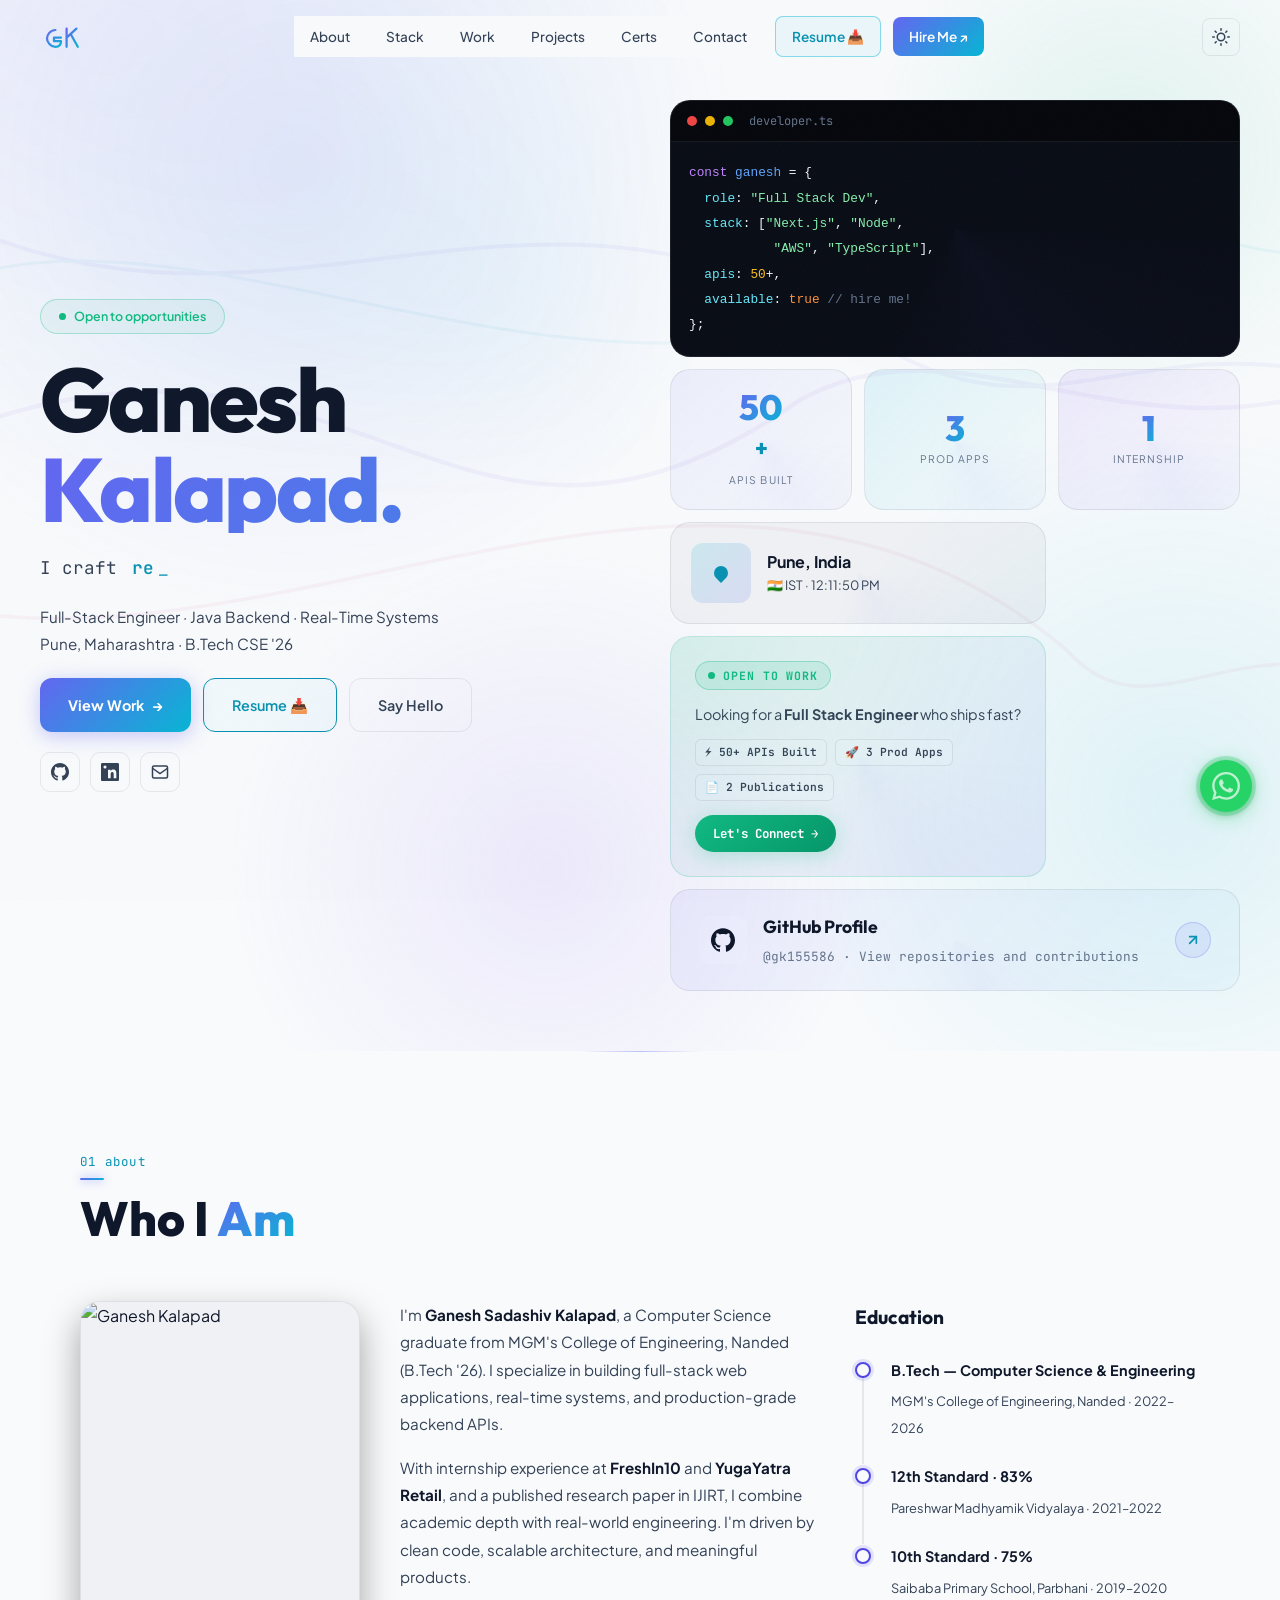
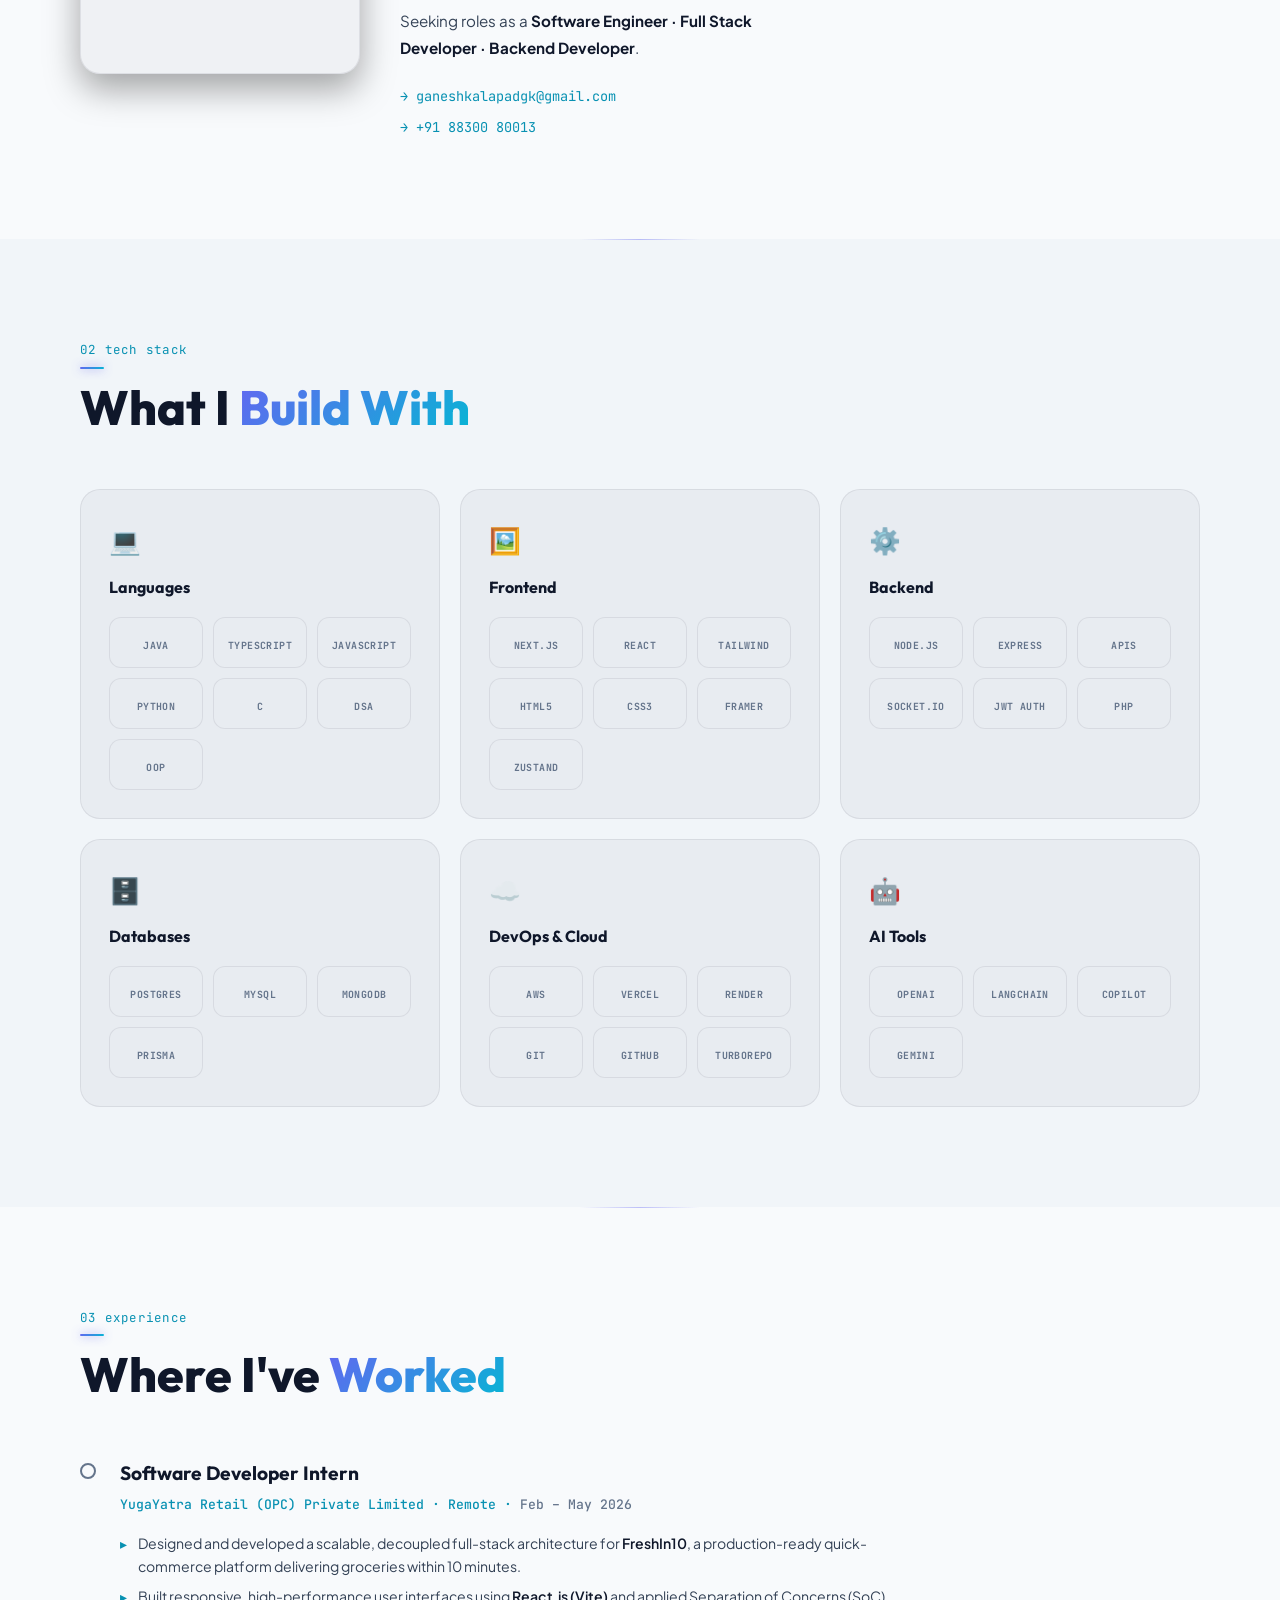
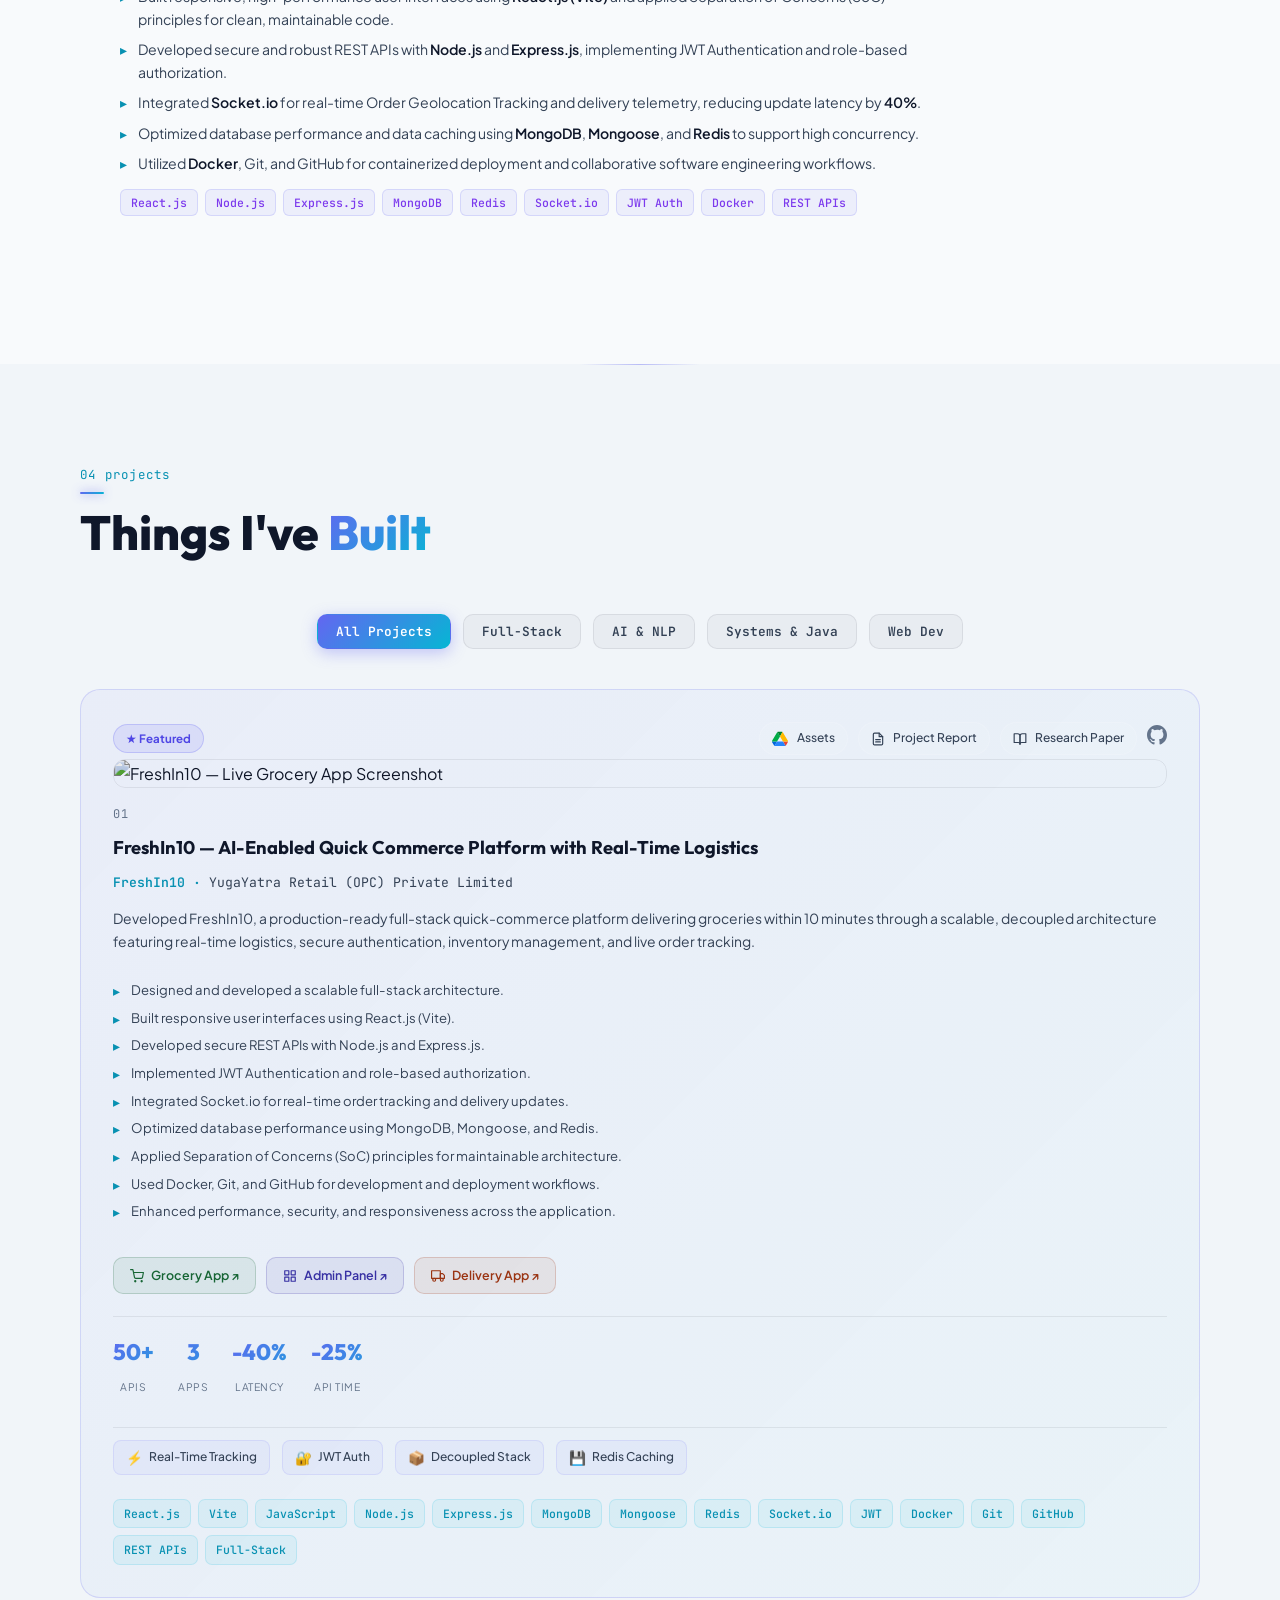
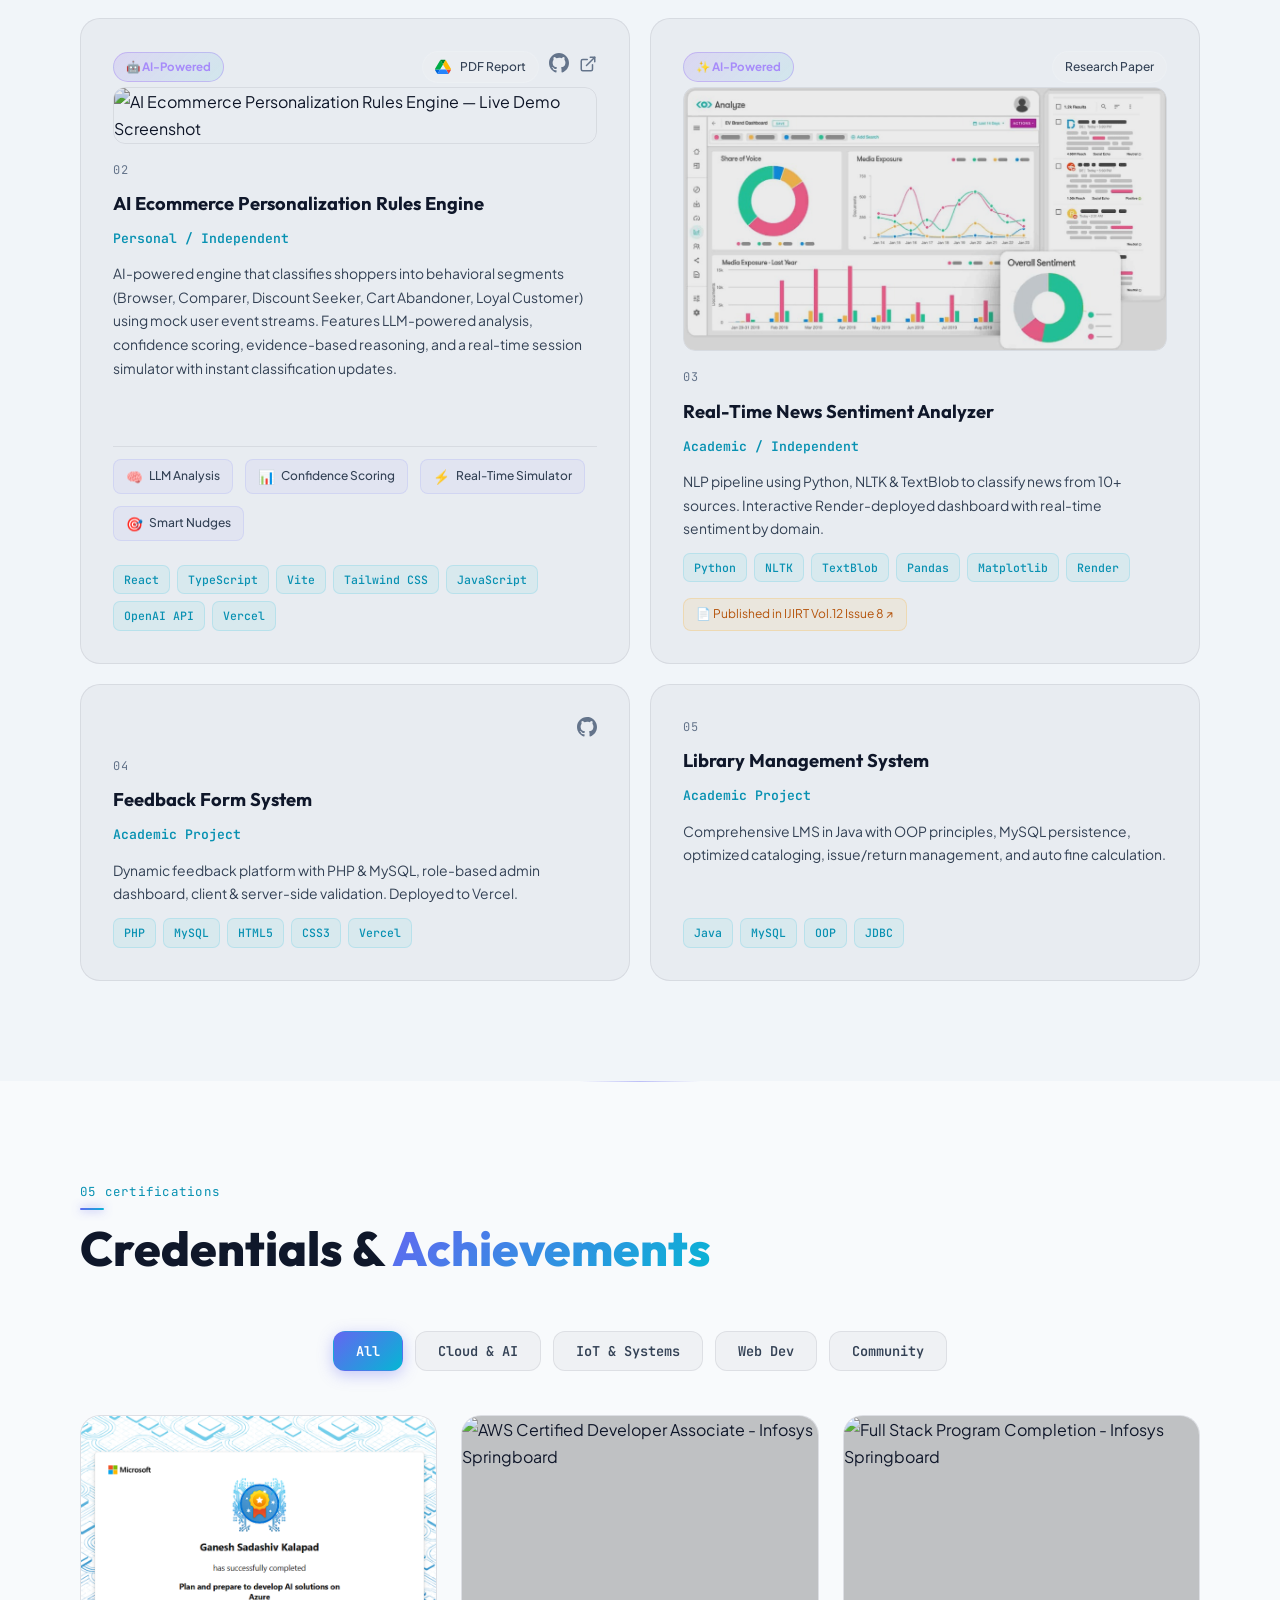
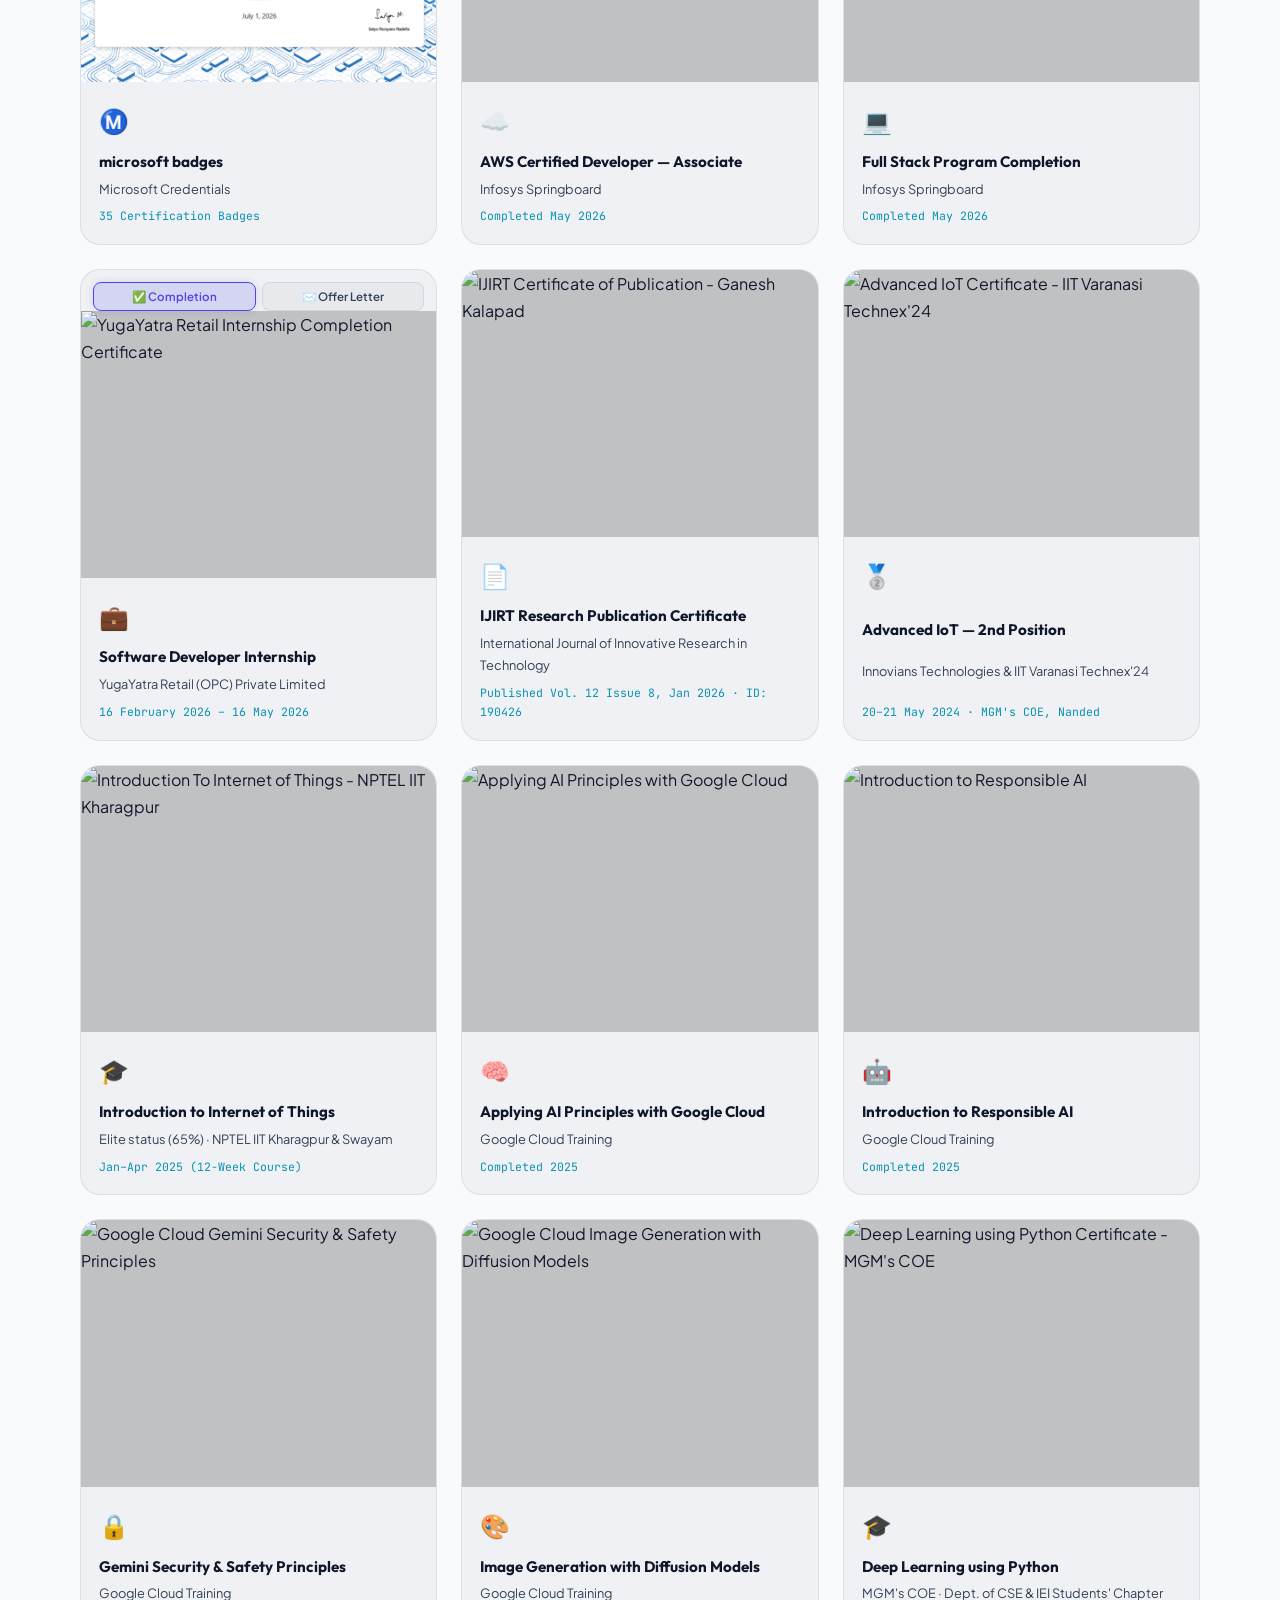
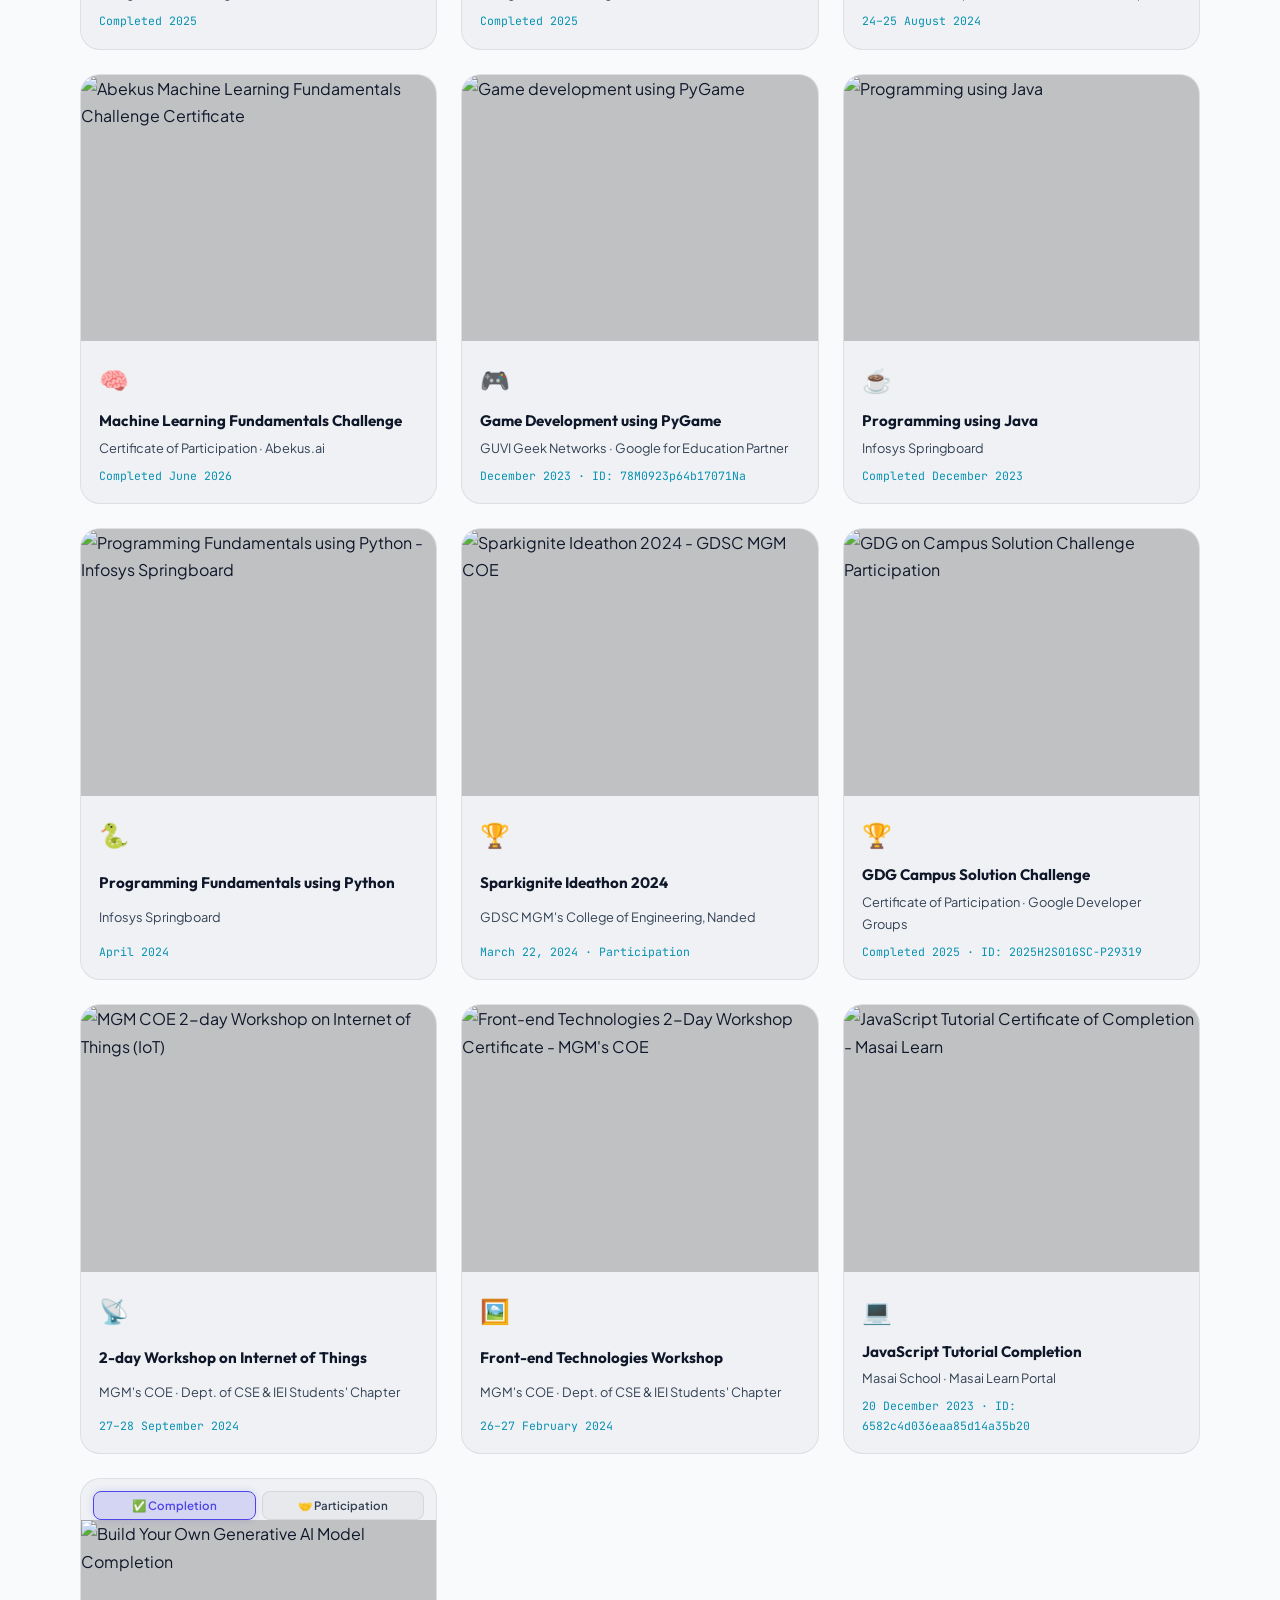
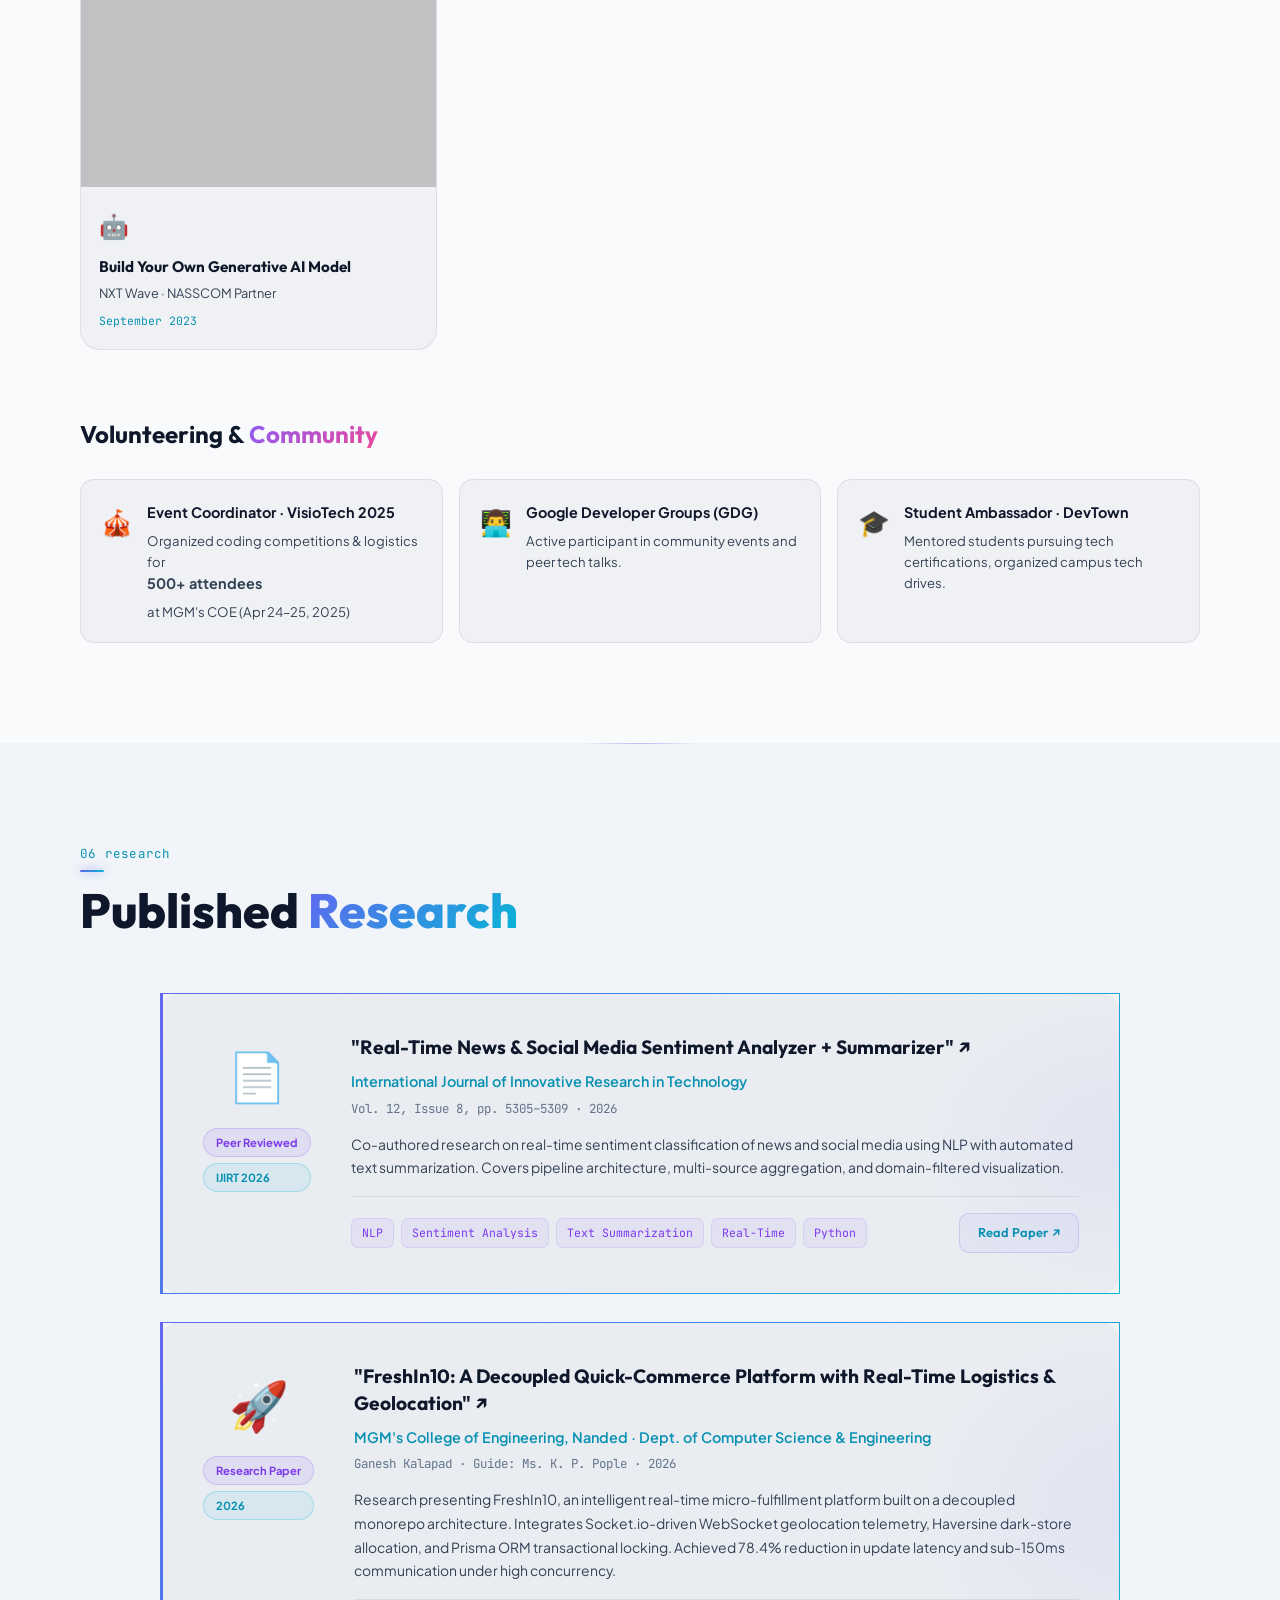
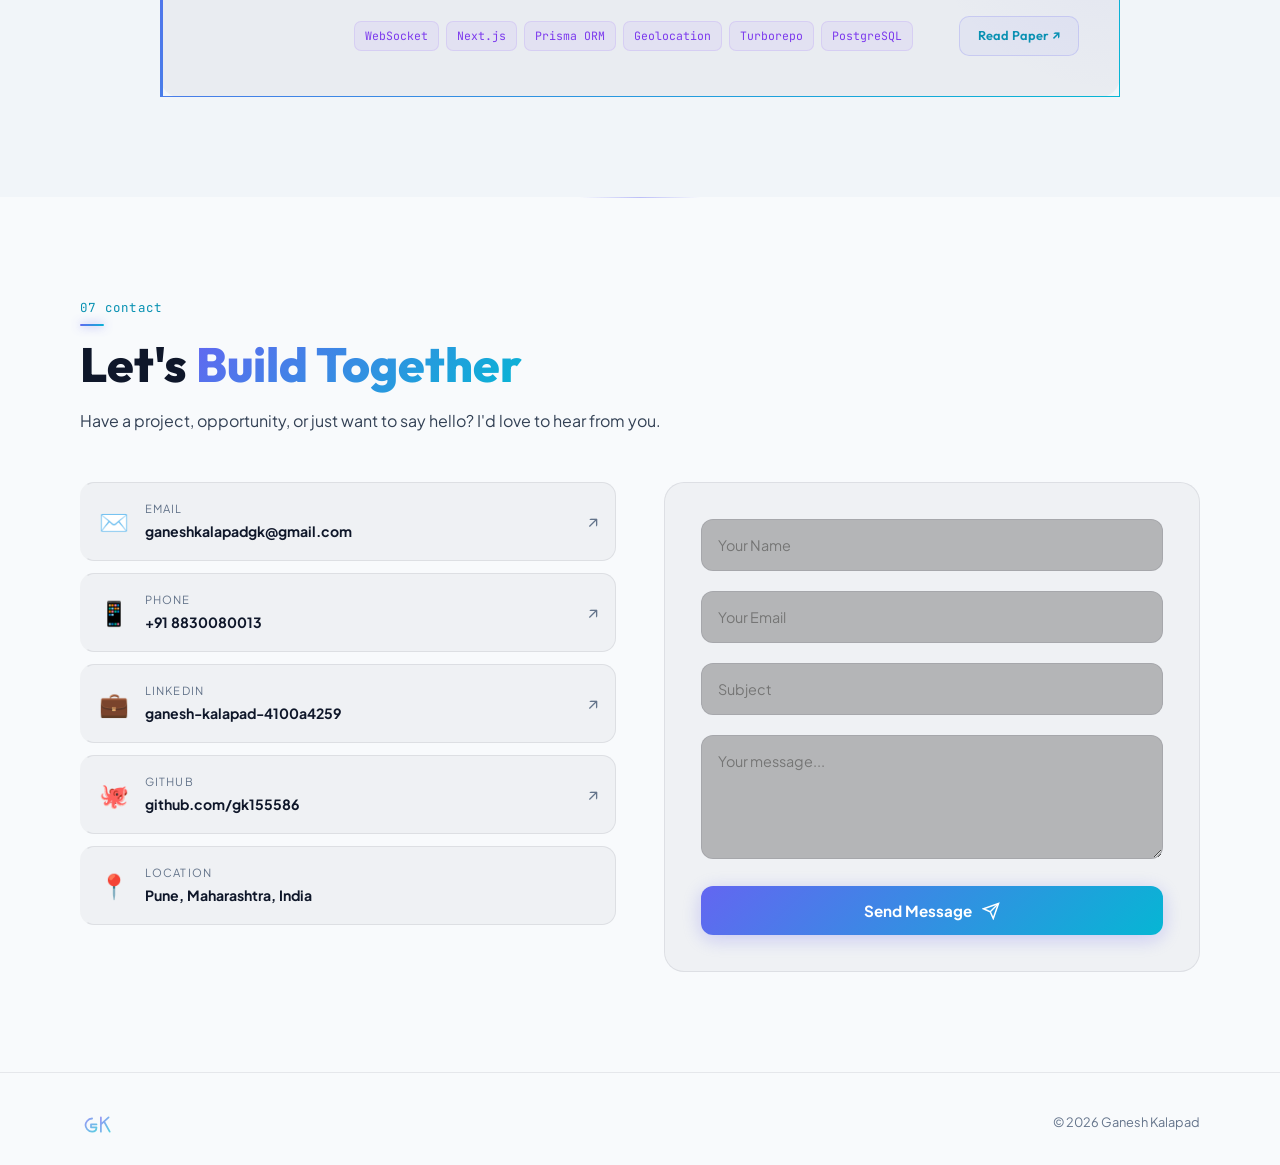
==== commit f45f562f: "docs: replace generated preview with user uploaded dashboard image for Sentiment Analyzer" ====
--- a/index.html
+++ b/index.html
@@ -622,7 +622,7 @@
           <!-- Clickable Preview Image → Research Paper -->
           <a href="https://drive.google.com/file/d/1B0_fnnDi552XiBlS-ALdUV1FPyhZpvkA/view?usp=drive_link" target="_blank" rel="noopener" class="proj-preview-link" title="Read Research Paper">
             <div class="proj-preview">
-              <img src="sentiment_preview.png" alt="Real-Time News Sentiment Analyzer — Dashboard Preview" loading="lazy">
+              <img src="sentiment_preview.jpg?v=2" alt="Real-Time News Sentiment Analyzer — Dashboard Preview" loading="lazy">
               <div class="proj-preview-overlay">
                 <span class="proj-preview-cta">
                   <svg width="16" height="16" viewBox="0 0 24 24" fill="none" stroke="currentColor" stroke-width="2" stroke-linecap="round" stroke-linejoin="round"><path d="M18 13v6a2 2 0 0 1-2 2H5a2 2 0 0 1-2-2V8a2 2 0 0 1 2-2h6"></path><polyline points="15 3 21 3 21 9"></polyline><line x1="10" y1="14" x2="21" y2="3"></line></svg>
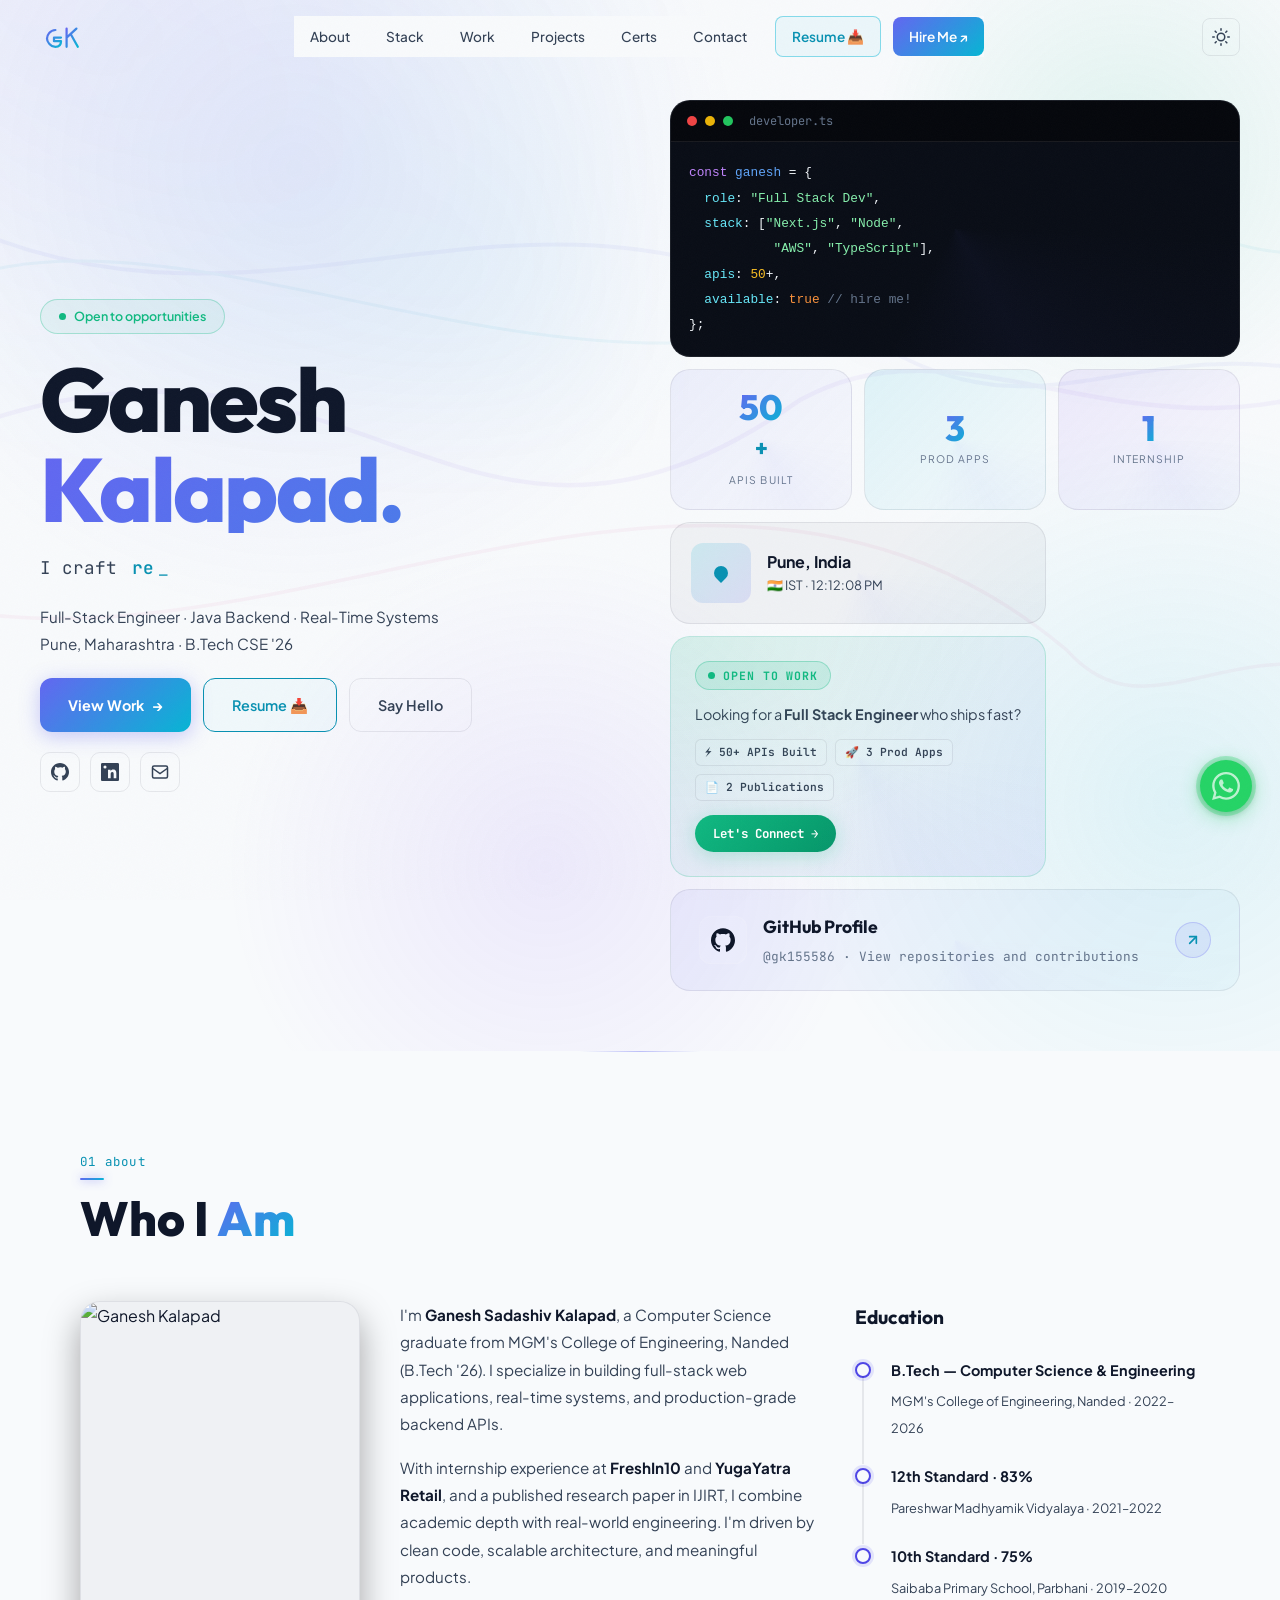
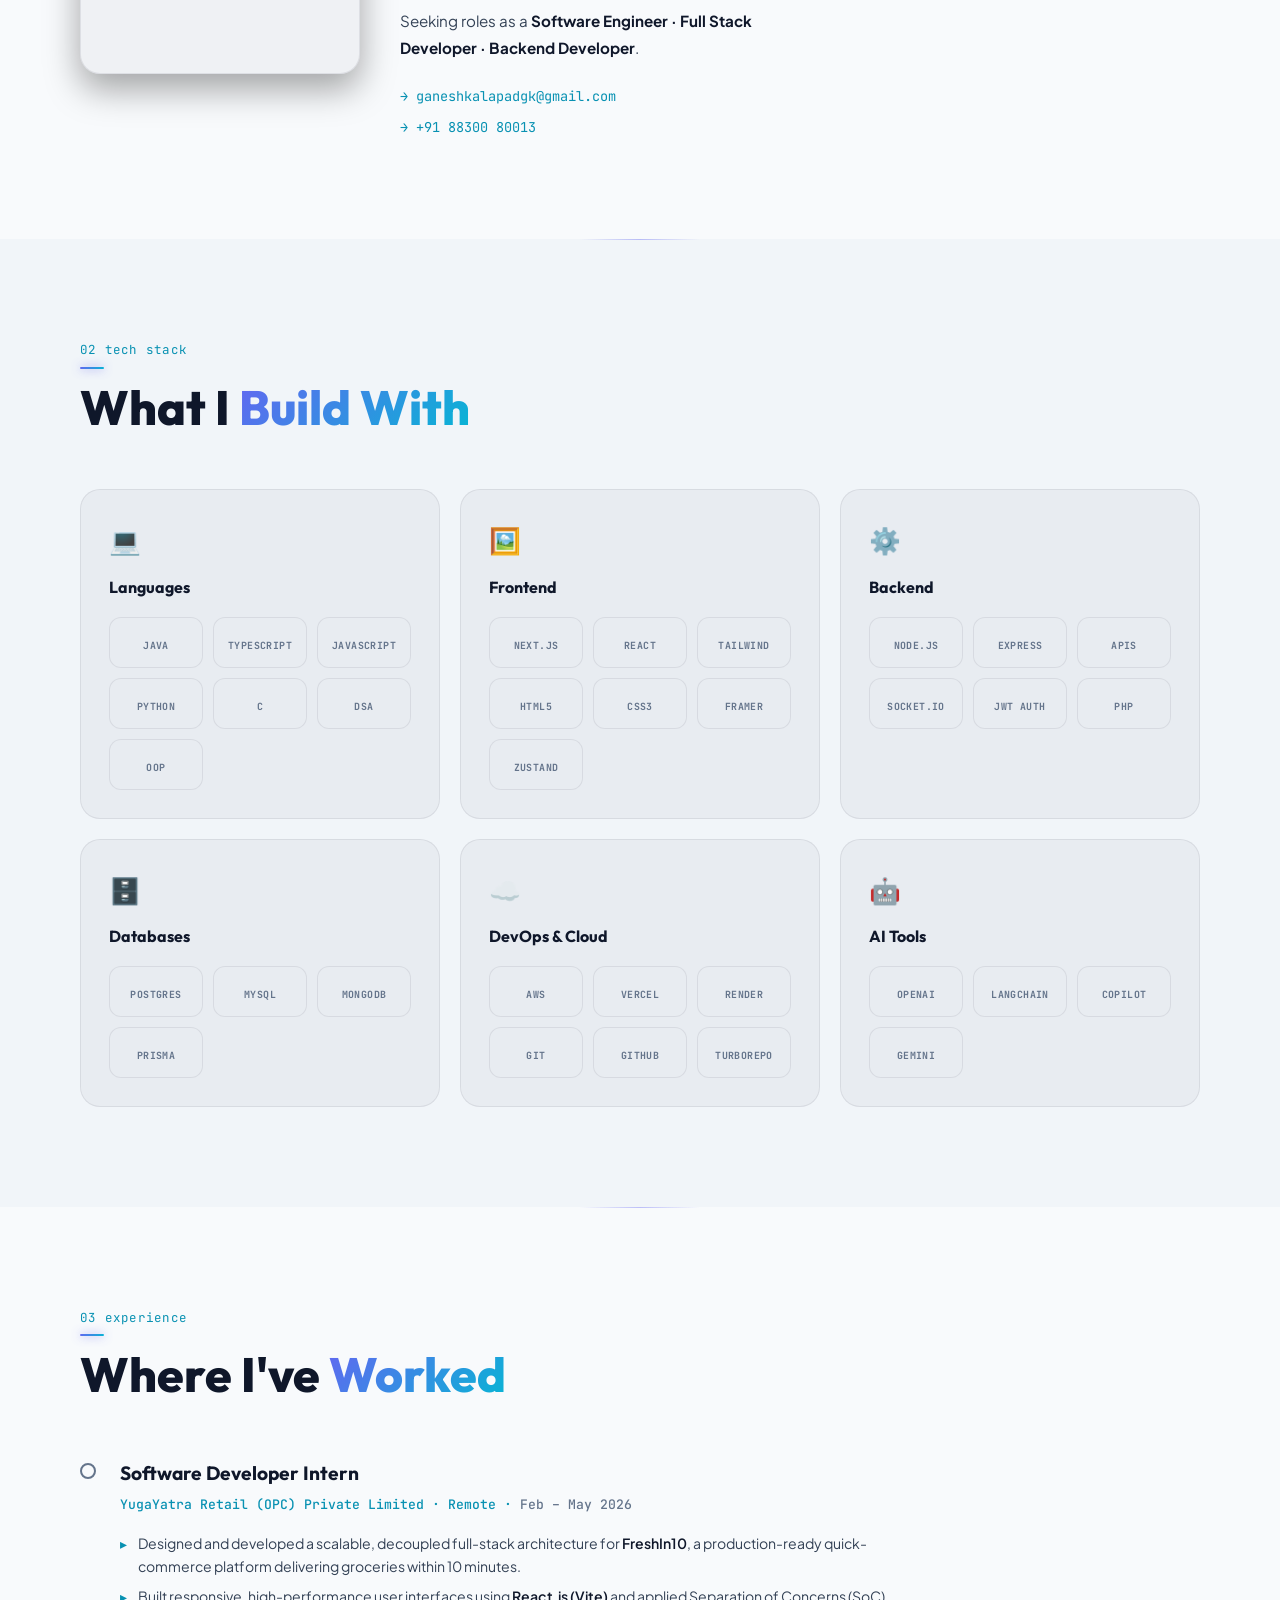
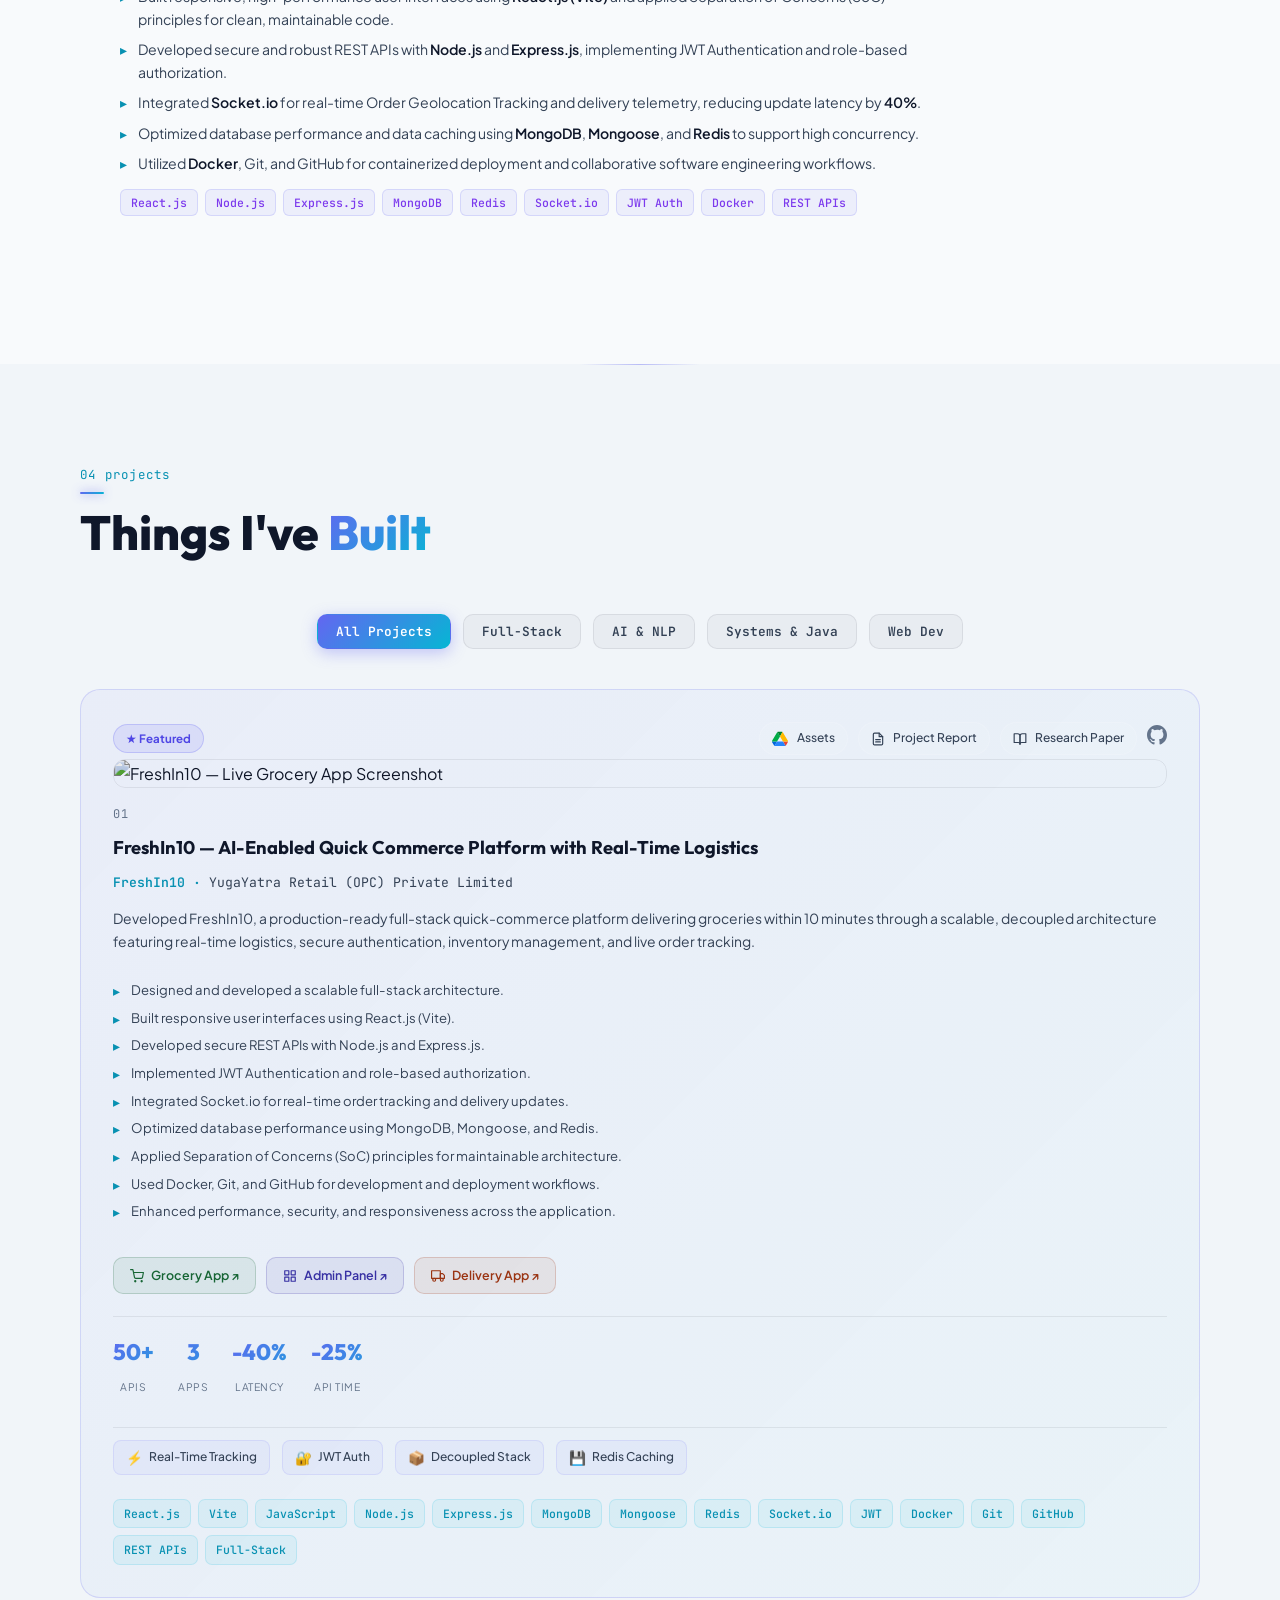
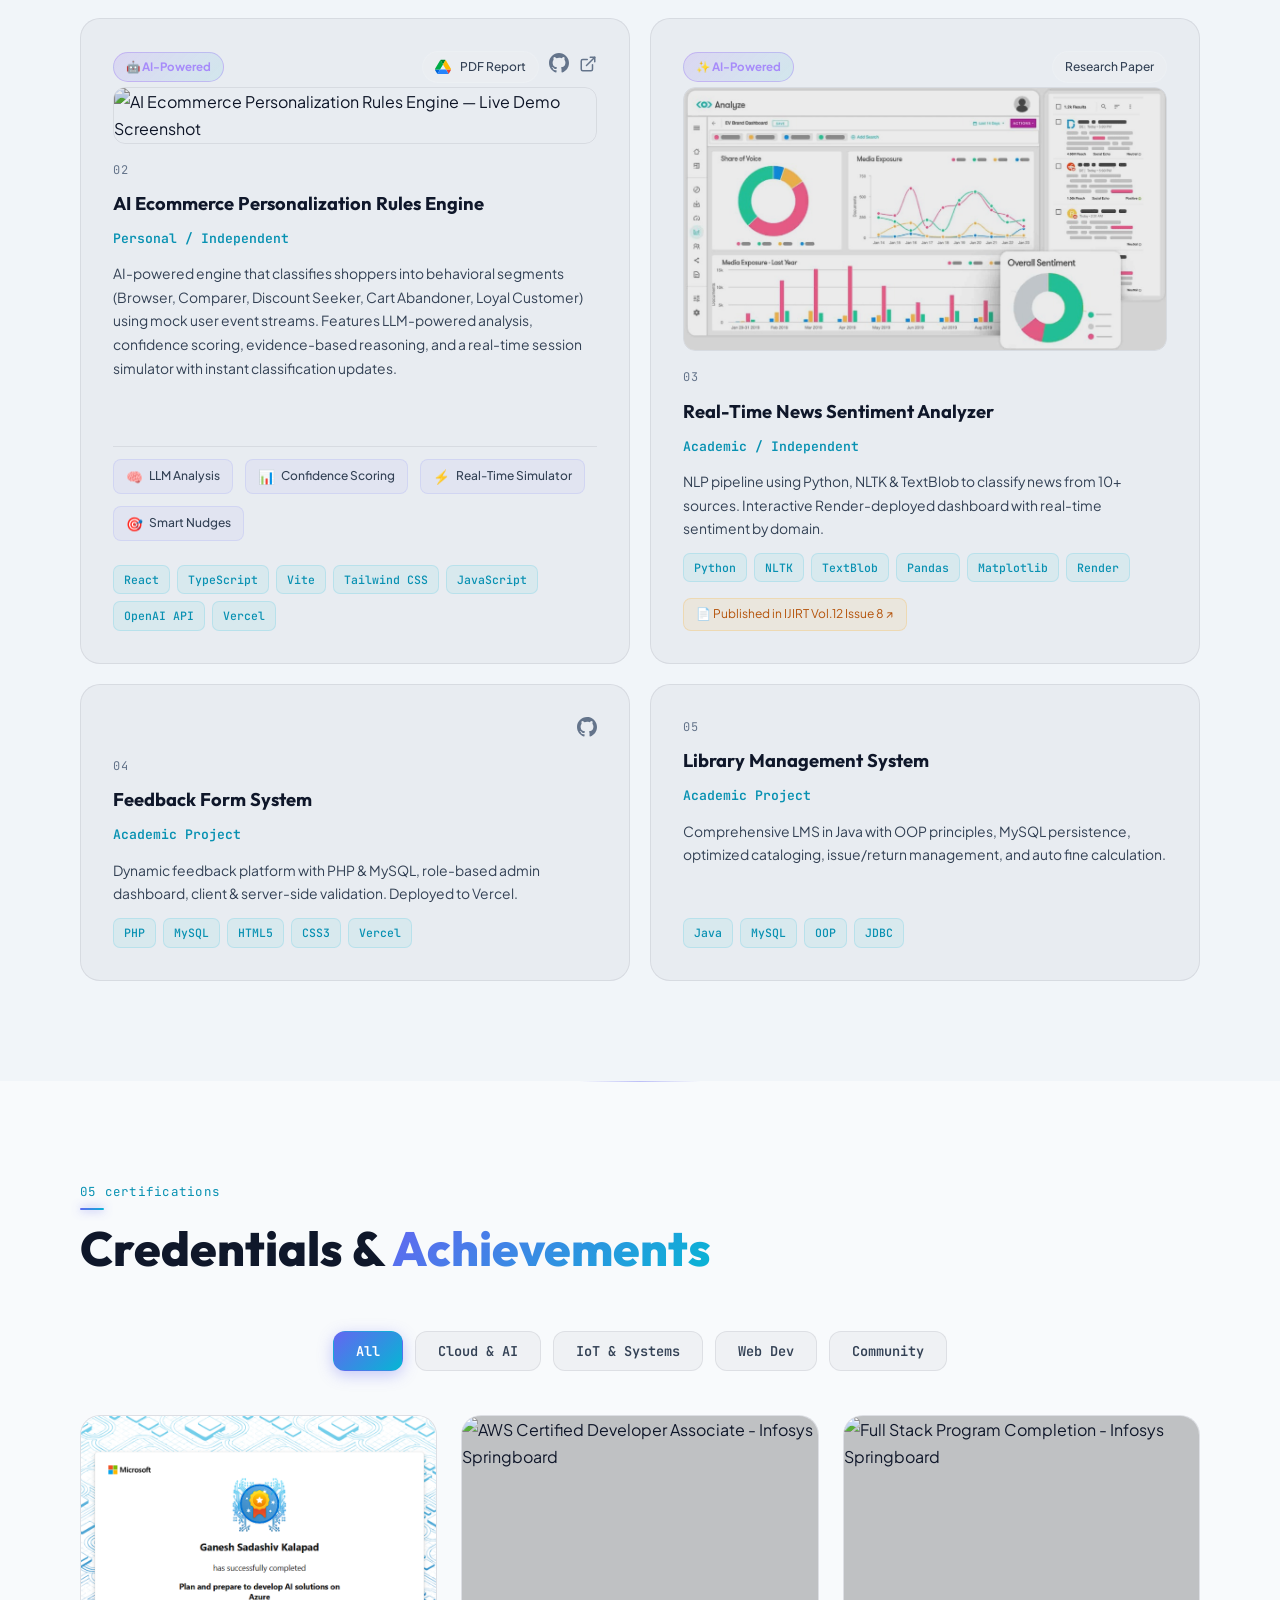
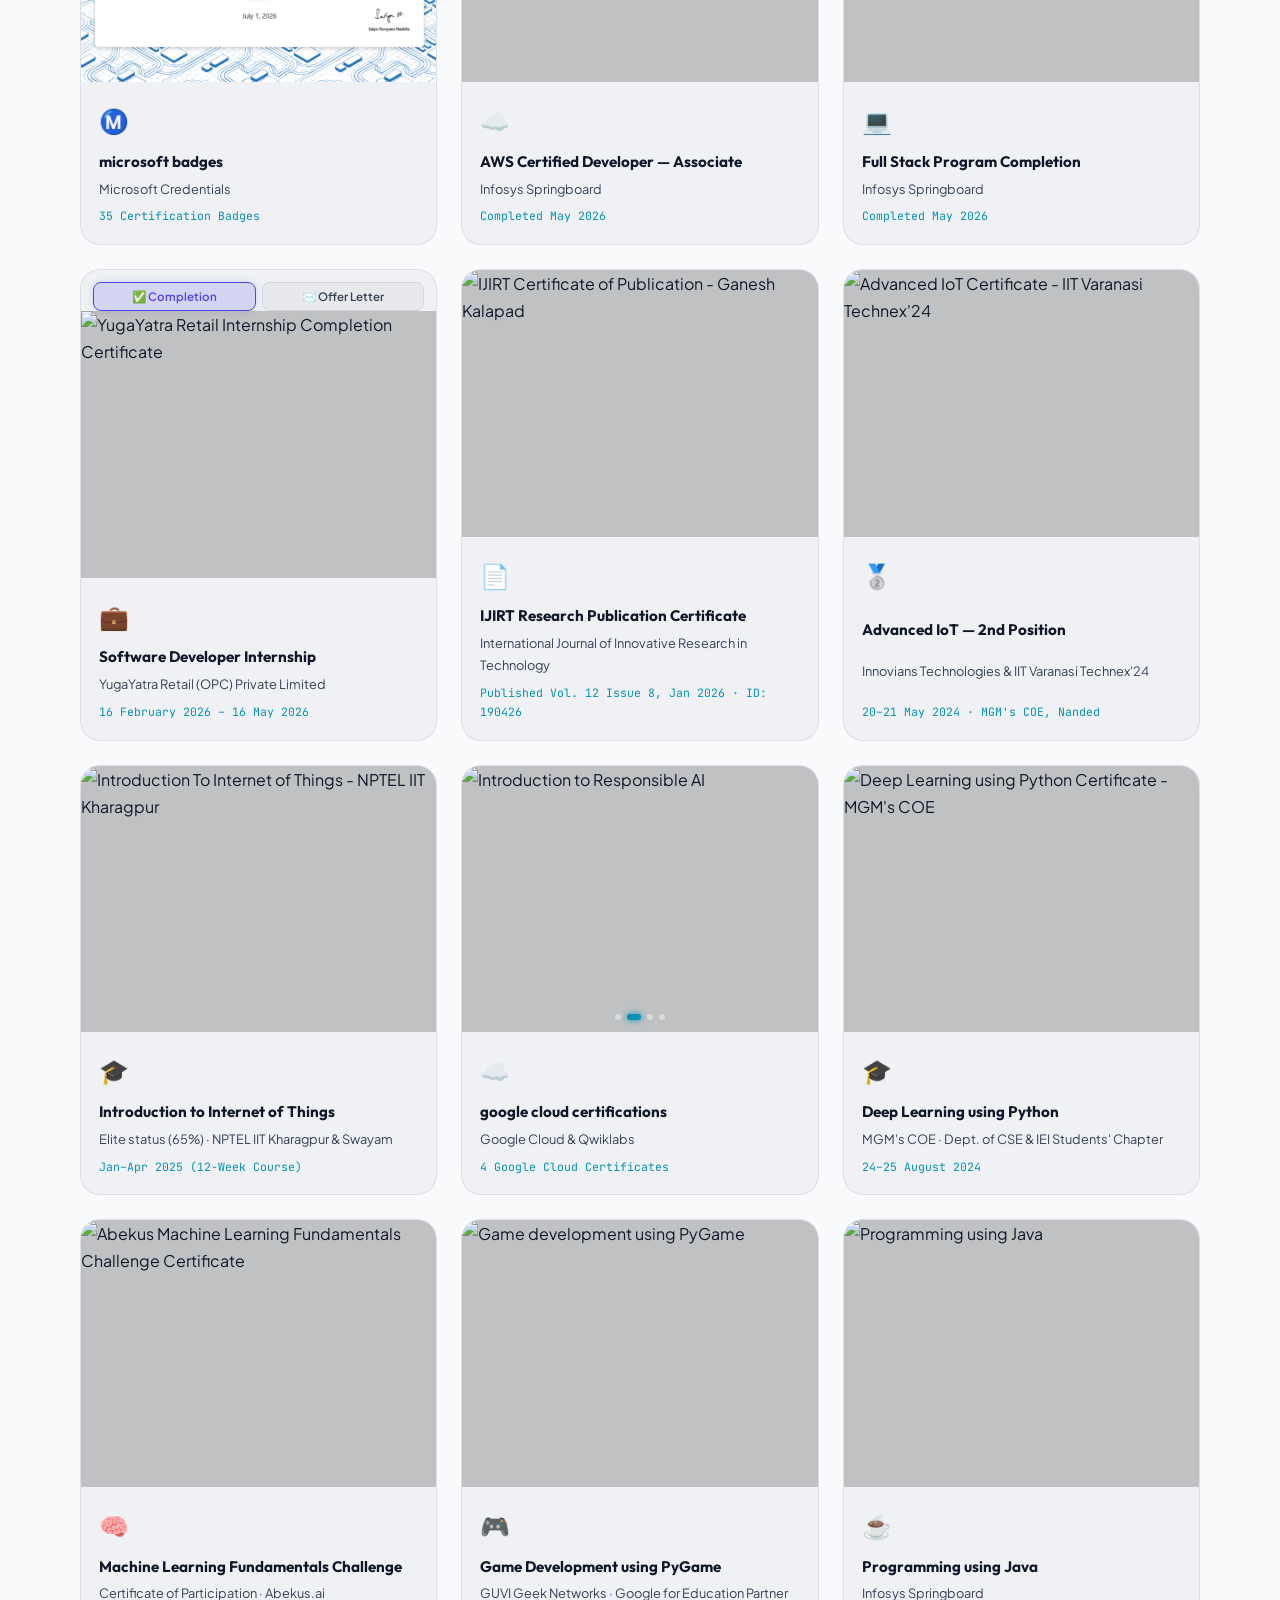
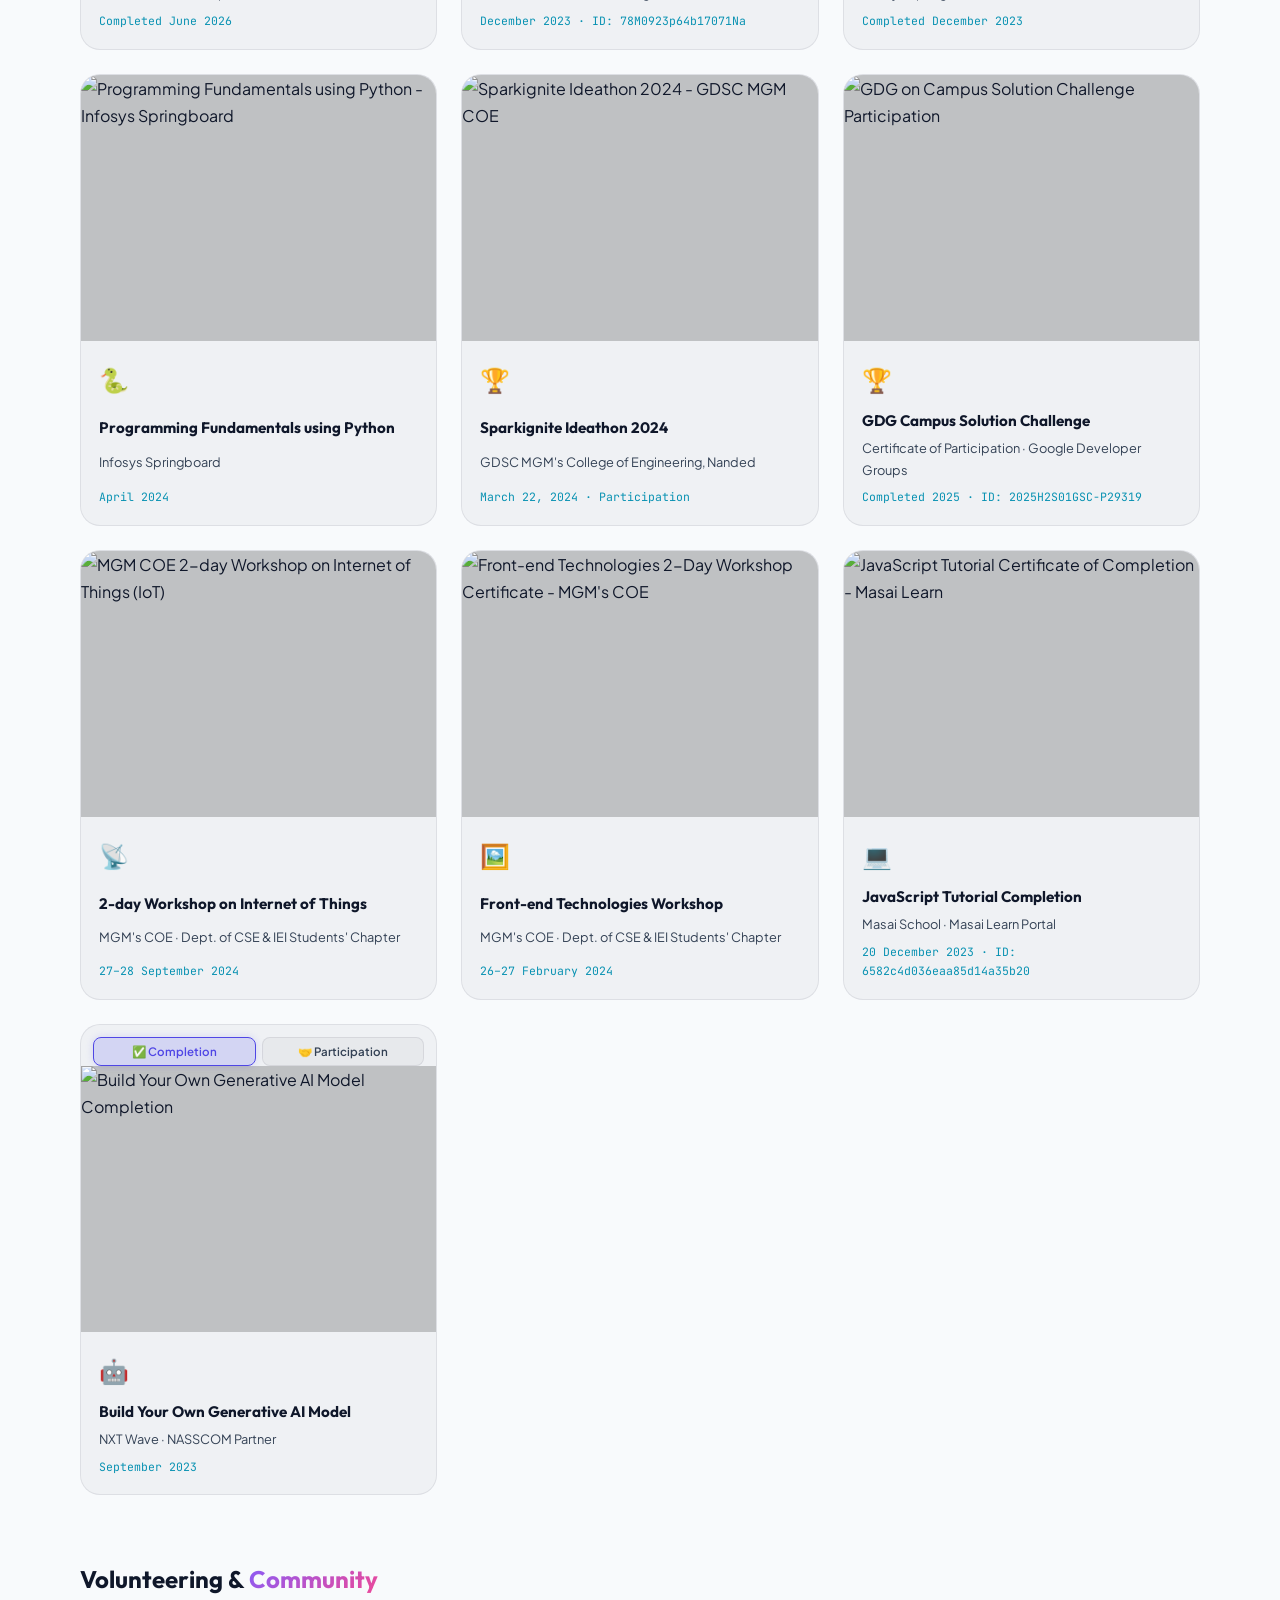
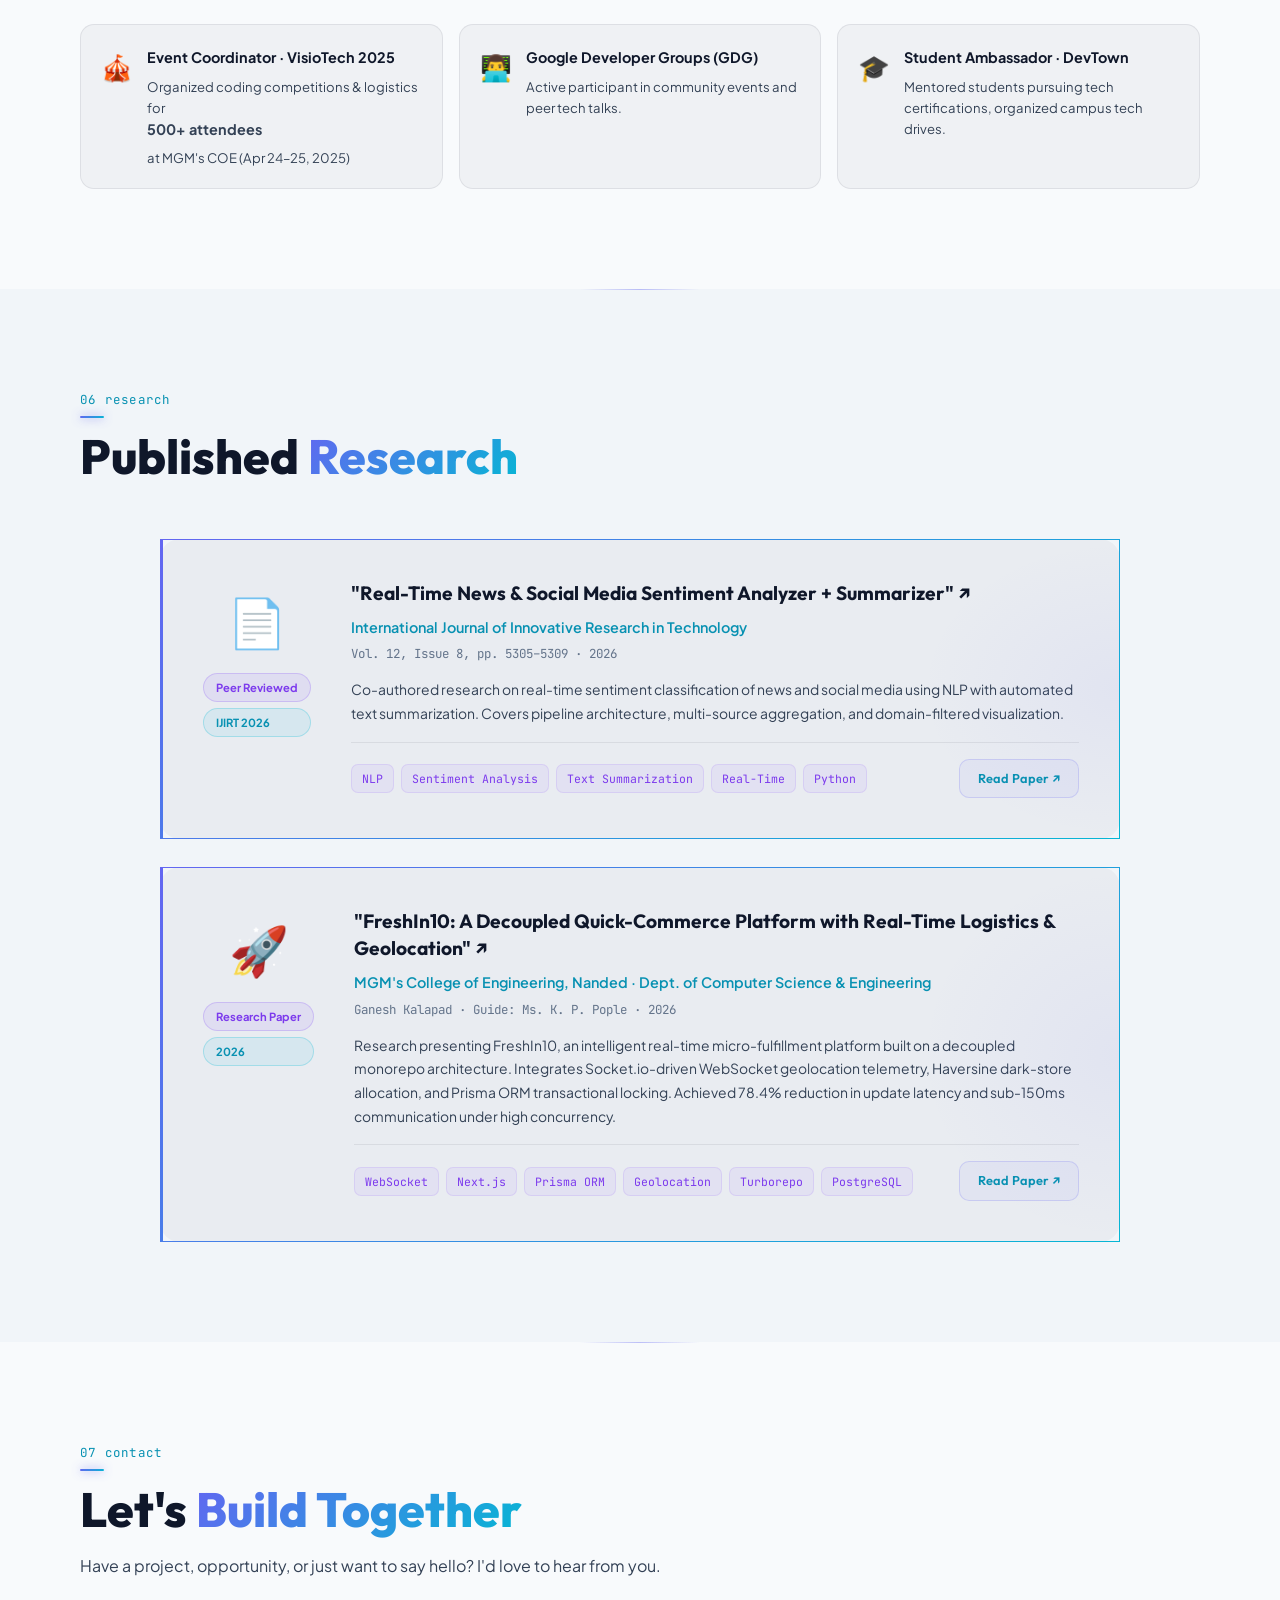
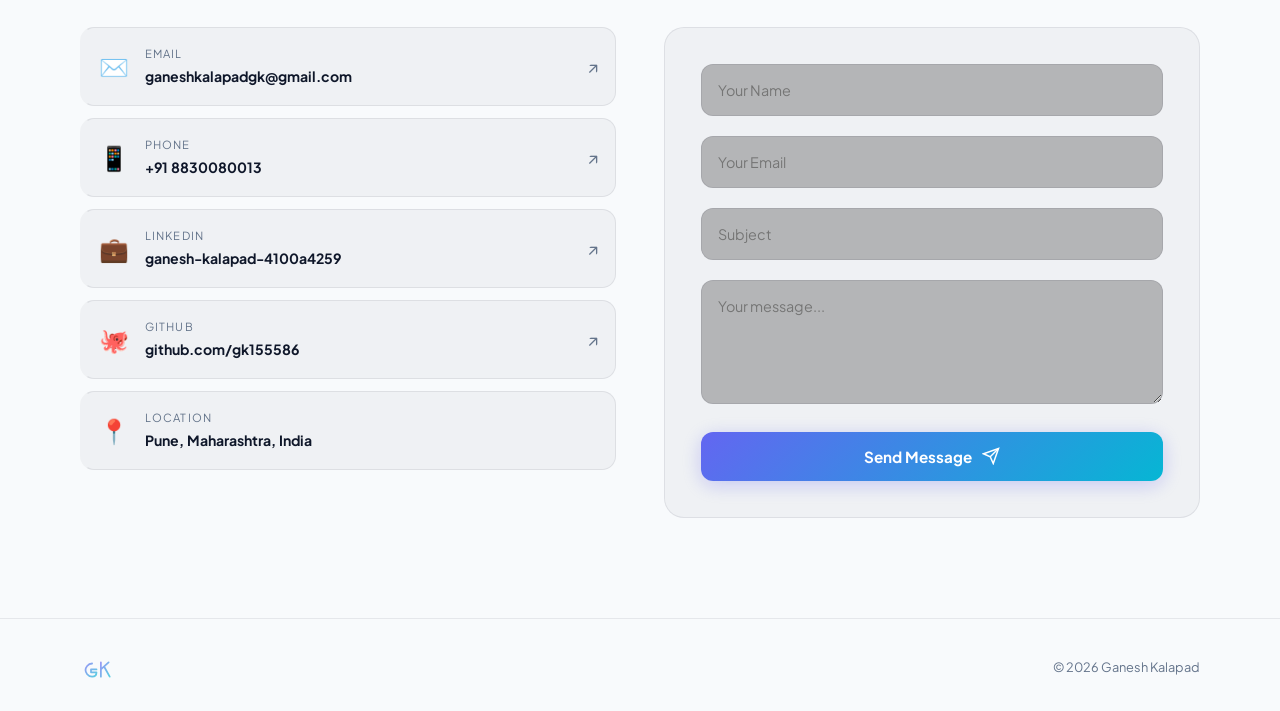
==== commit 937ac216: "feat: group Google Cloud certificates into a single auto-sliding carousel card" ====
--- a/index.html
+++ b/index.html
@@ -813,67 +813,30 @@
           </div>
         </div>
 
-        <!-- 7. Applying AI Principles with Google Cloud (Cloud & AI) -->
-        <div class="cert-card cert-card--real reveal" data-category="cloud" data-cert="7">
-          <div class="cert-img-wrap">
-            <img src="certs/cert_google_cloud_ai.png" alt="Applying AI Principles with Google Cloud" loading="lazy">
-            <div class="cert-overlay">
-              <span class="cert-view">🔍 View Certificate</span>
-            </div>
-          </div>
-          <div class="cert-info">
-            <div class="cert-medal">🧠</div>
-            <h4>Applying AI Principles with Google Cloud</h4>
-            <p>Google Cloud Training</p>
-            <span class="cert-date">Completed 2025</span>
-          </div>
-        </div>
-
-        <!-- 8. Introduction to Responsible AI (Cloud & AI) -->
-        <div class="cert-card cert-card--real reveal" data-category="cloud" data-cert="8">
-          <div class="cert-img-wrap">
-            <img src="certs/cert_google_cloud_responsible_ai.png" alt="Introduction to Responsible AI" loading="lazy">
-            <div class="cert-overlay">
-              <span class="cert-view">🔍 View Certificate</span>
-            </div>
-          </div>
-          <div class="cert-info">
-            <div class="cert-medal">🤖</div>
-            <h4>Introduction to Responsible AI</h4>
-            <p>Google Cloud Training</p>
-            <span class="cert-date">Completed 2025</span>
-          </div>
-        </div>
-
-        <!-- Google Cloud Gemini Security (Cloud & AI) -->
-        <div class="cert-card cert-card--real reveal" data-category="cloud" data-cert="21">
-          <div class="cert-img-wrap">
-            <img src="certs/cert_google_cloud_gemini_security.png" alt="Google Cloud Gemini Security & Safety Principles" loading="lazy">
-            <div class="cert-overlay">
-              <span class="cert-view">🔍 View Certificate</span>
-            </div>
-          </div>
-          <div class="cert-info">
-            <div class="cert-medal">🔒</div>
-            <h4>Gemini Security & Safety Principles</h4>
-            <p>Google Cloud Training</p>
-            <span class="cert-date">Completed 2025</span>
-          </div>
-        </div>
-
-        <!-- Google Cloud Image Generation (Cloud & AI) -->
-        <div class="cert-card cert-card--real reveal" data-category="cloud" data-cert="22">
-          <div class="cert-img-wrap">
-            <img src="certs/cert_google_cloud_image_generation.png" alt="Google Cloud Image Generation with Diffusion Models" loading="lazy">
-            <div class="cert-overlay">
-              <span class="cert-view">🔍 View Certificate</span>
-            </div>
-          </div>
-          <div class="cert-info">
-            <div class="cert-medal">🎨</div>
-            <h4>Image Generation with Diffusion Models</h4>
-            <p>Google Cloud Training</p>
-            <span class="cert-date">Completed 2025</span>
+        <!-- Google Cloud Certificates Carousel (Cloud & AI) -->
+        <div class="cert-card cert-card--real cert-card--carousel reveal" data-category="cloud">
+          <div class="cert-img-wrap">
+            <div class="cert-slides">
+              <img src="certs/cert_google_cloud_ai.png" alt="Applying AI Principles with Google Cloud" class="cert-slide active" data-cert="7" loading="lazy">
+              <img src="certs/cert_google_cloud_responsible_ai.png" alt="Introduction to Responsible AI" class="cert-slide" data-cert="8" loading="lazy">
+              <img src="certs/cert_google_cloud_gemini_security.png" alt="Gemini Security & Safety Principles" class="cert-slide" data-cert="21" loading="lazy">
+              <img src="certs/cert_google_cloud_image_generation.png" alt="Image Generation with Diffusion Models" class="cert-slide" data-cert="22" loading="lazy">
+            </div>
+            <div class="cert-overlay">
+              <span class="cert-view">🔍 View Certificate (Slide <span class="current-slide-num">1</span>/4)</span>
+            </div>
+            <div class="cert-dots">
+              <span class="dot active"></span>
+              <span class="dot"></span>
+              <span class="dot"></span>
+              <span class="dot"></span>
+            </div>
+          </div>
+          <div class="cert-info">
+            <div class="cert-medal">☁️</div>
+            <h4>google cloud certifications</h4>
+            <p>Google Cloud & Qwiklabs</p>
+            <span class="cert-date">4 Google Cloud Certificates</span>
           </div>
         </div>
 
--- a/style.css
+++ b/style.css
@@ -938,6 +938,54 @@
   border-color: rgba(245,158,11,0.4) !important;
   transform: translateY(-1px);
   color: var(--amber) !important;
+}
+
+/* ── Certificate Carousel Styles ── */
+.cert-slides {
+  position: relative;
+  width: 100%;
+  height: 100%;
+}
+.cert-slide {
+  position: absolute;
+  inset: 0;
+  width: 100%;
+  height: 100%;
+  object-fit: cover;
+  opacity: 0;
+  transition: opacity 0.5s ease-in-out;
+  z-index: 1;
+}
+.cert-slide.active {
+  opacity: 1;
+  z-index: 2;
+}
+.cert-dots {
+  position: absolute;
+  bottom: 12px;
+  left: 50%;
+  transform: translateX(-50%);
+  display: flex;
+  gap: 6px;
+  z-index: 5;
+}
+.cert-dots .dot {
+  width: 6px;
+  height: 6px;
+  border-radius: 50%;
+  background: rgba(255,255,255,0.4);
+  cursor: pointer;
+  transition: all 0.25s ease;
+}
+.cert-dots .dot:hover {
+  background: rgba(255,255,255,0.7);
+  transform: scale(1.1);
+}
+.cert-dots .dot.active {
+  background: var(--cyan);
+  width: 14px;
+  border-radius: 100px;
+  box-shadow: 0 0 6px var(--cyan);
 }
 
 /* ════════════════════════════════════════════
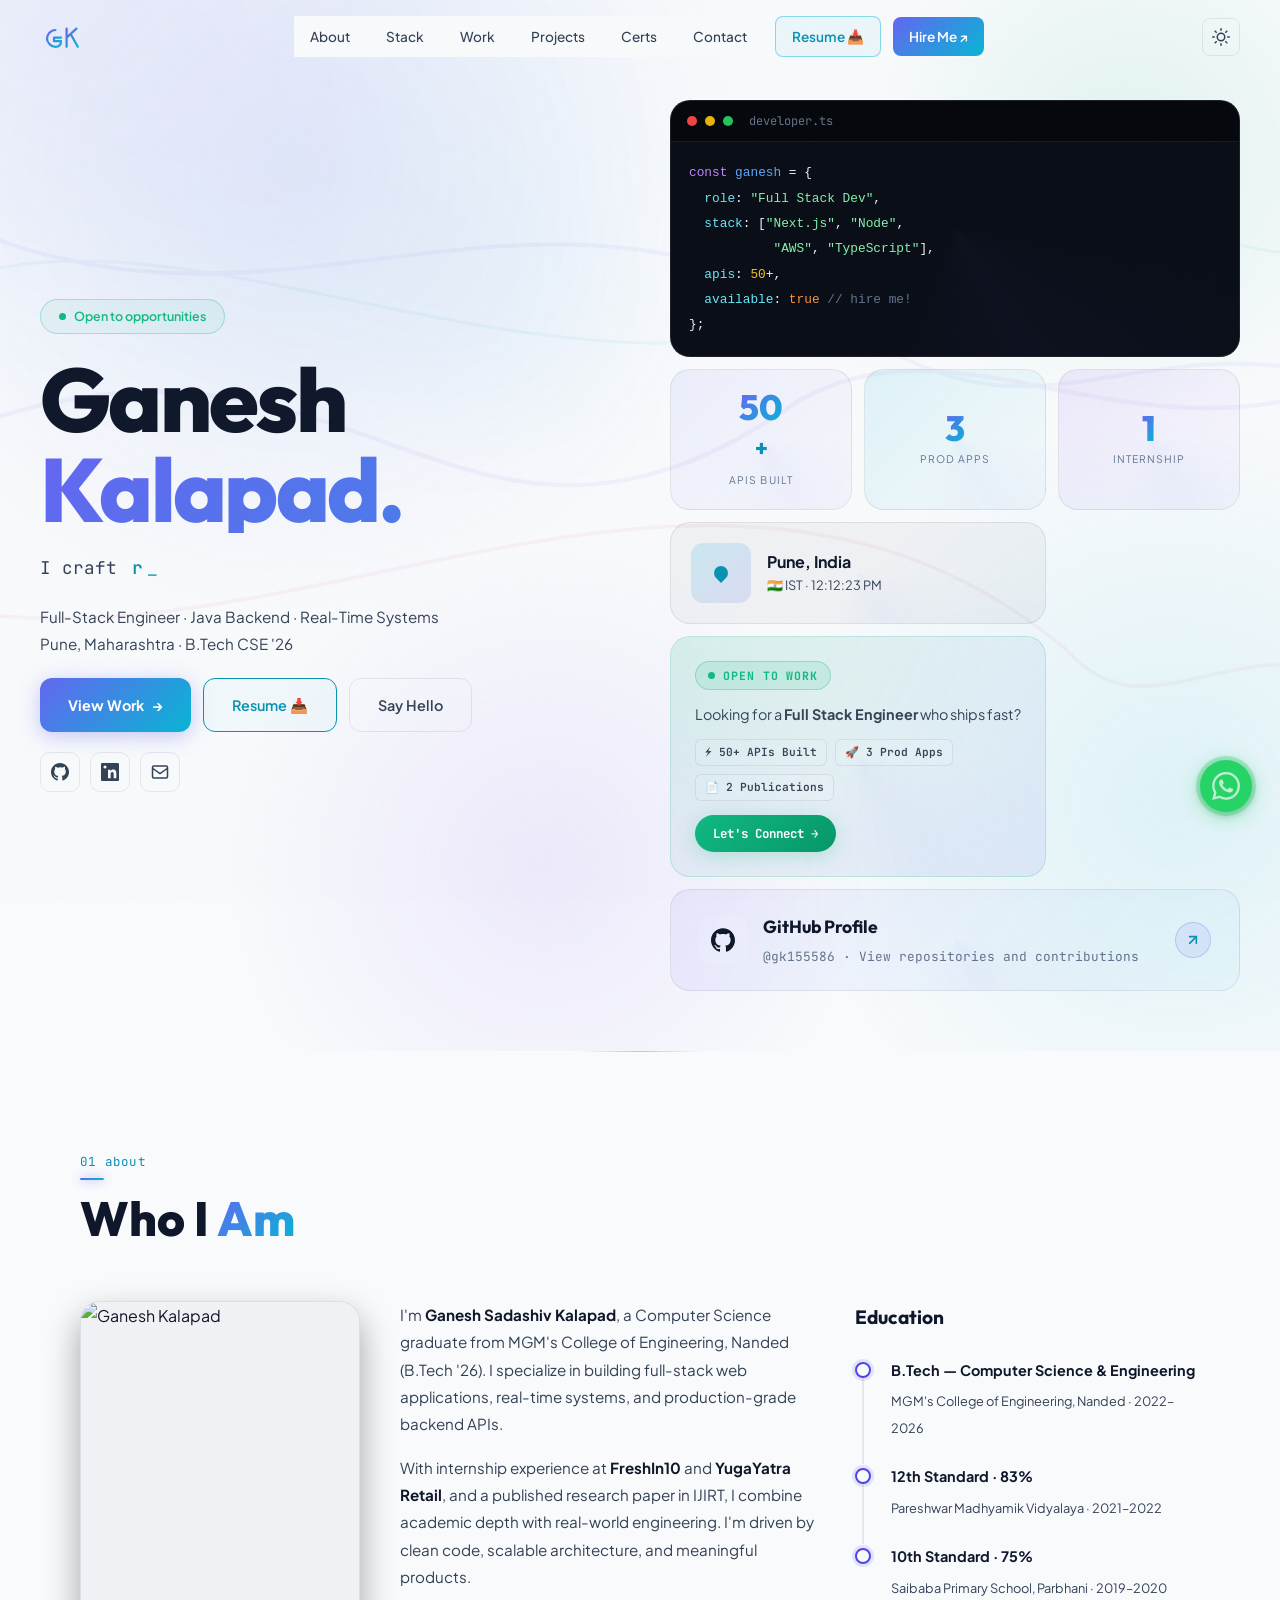
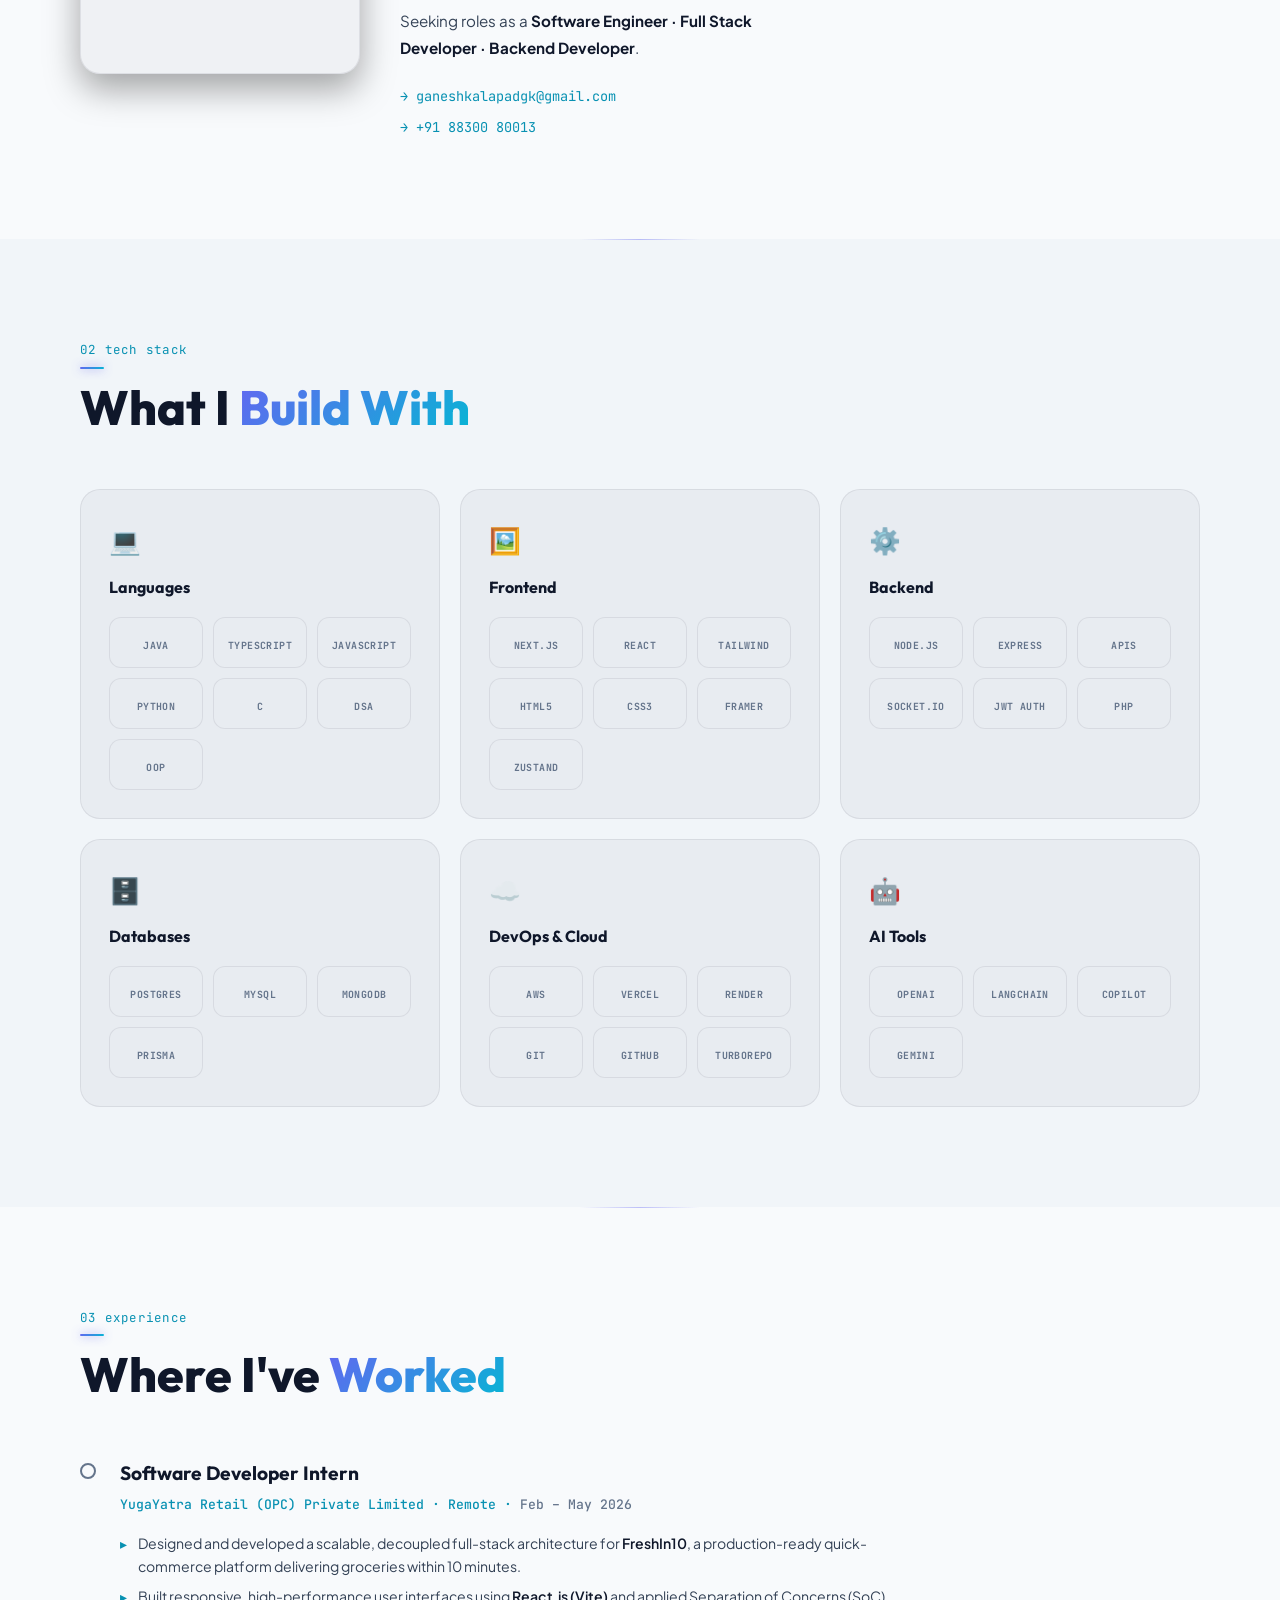
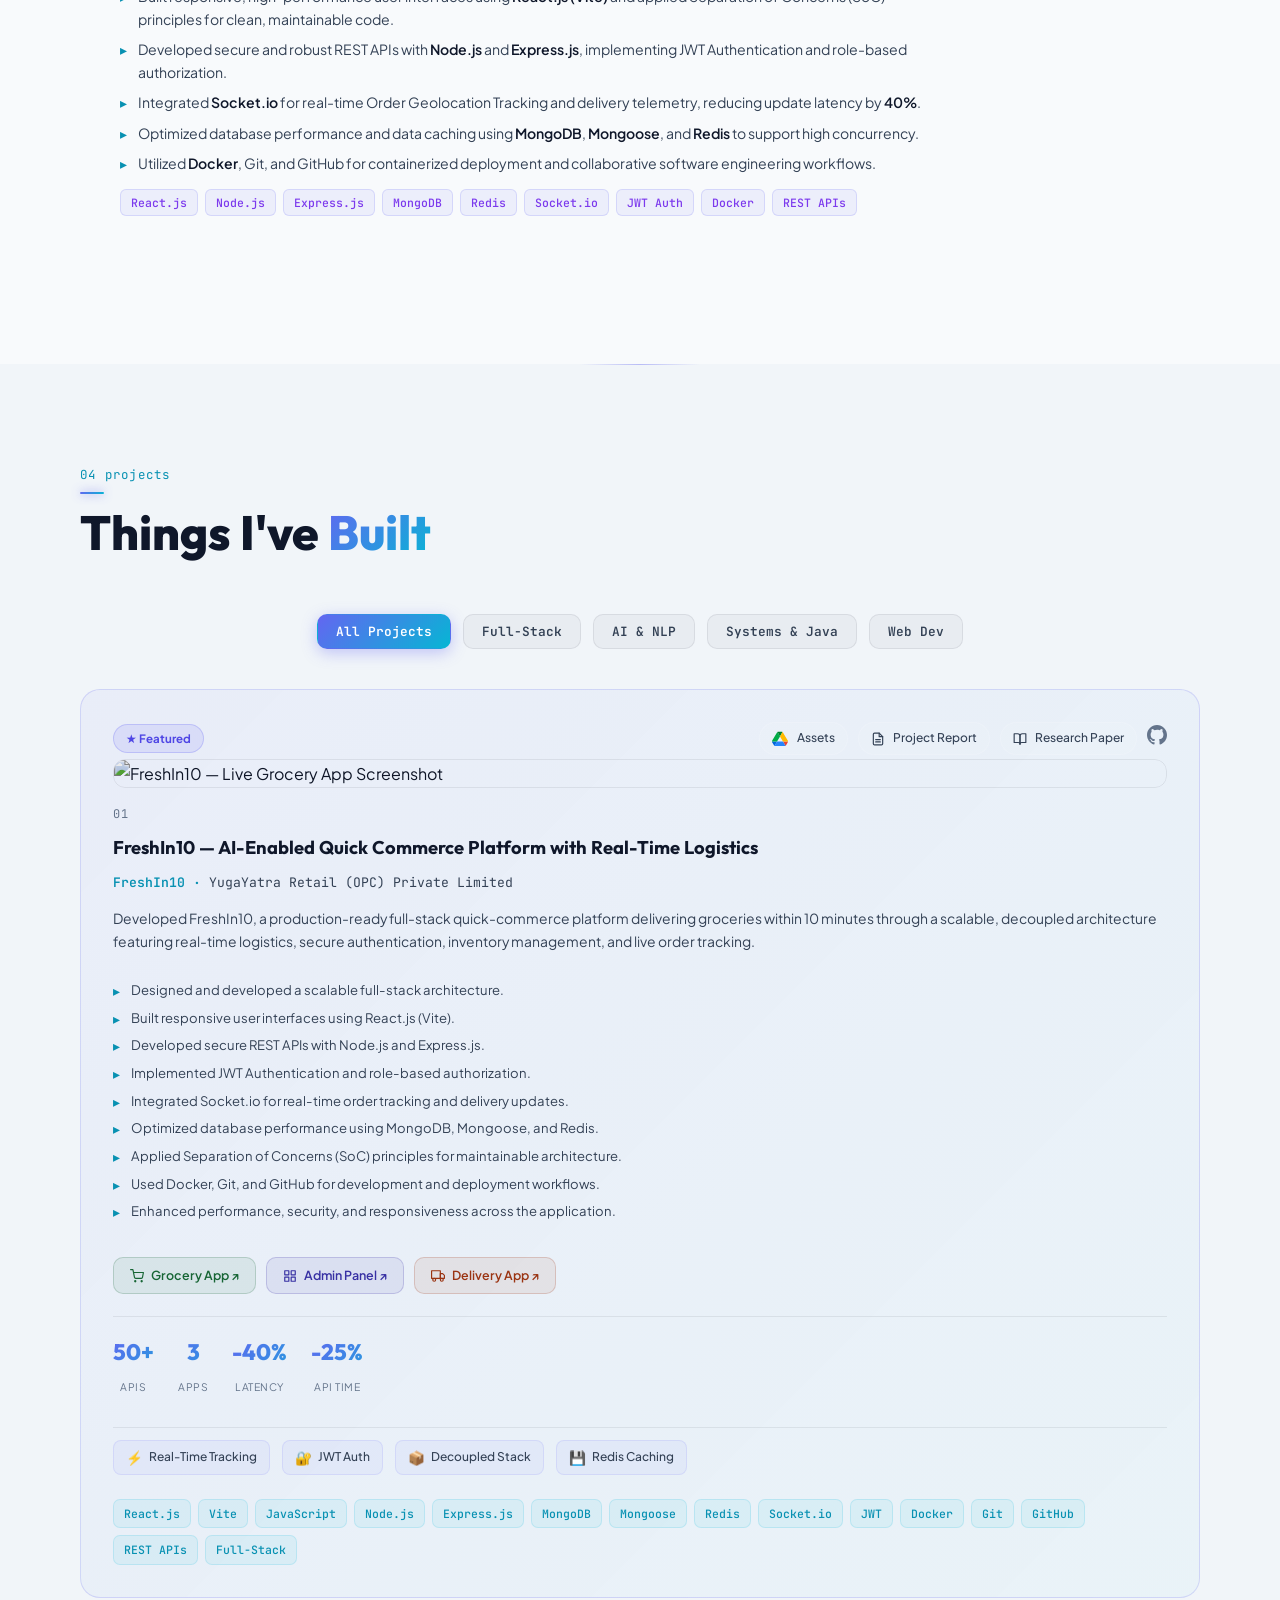
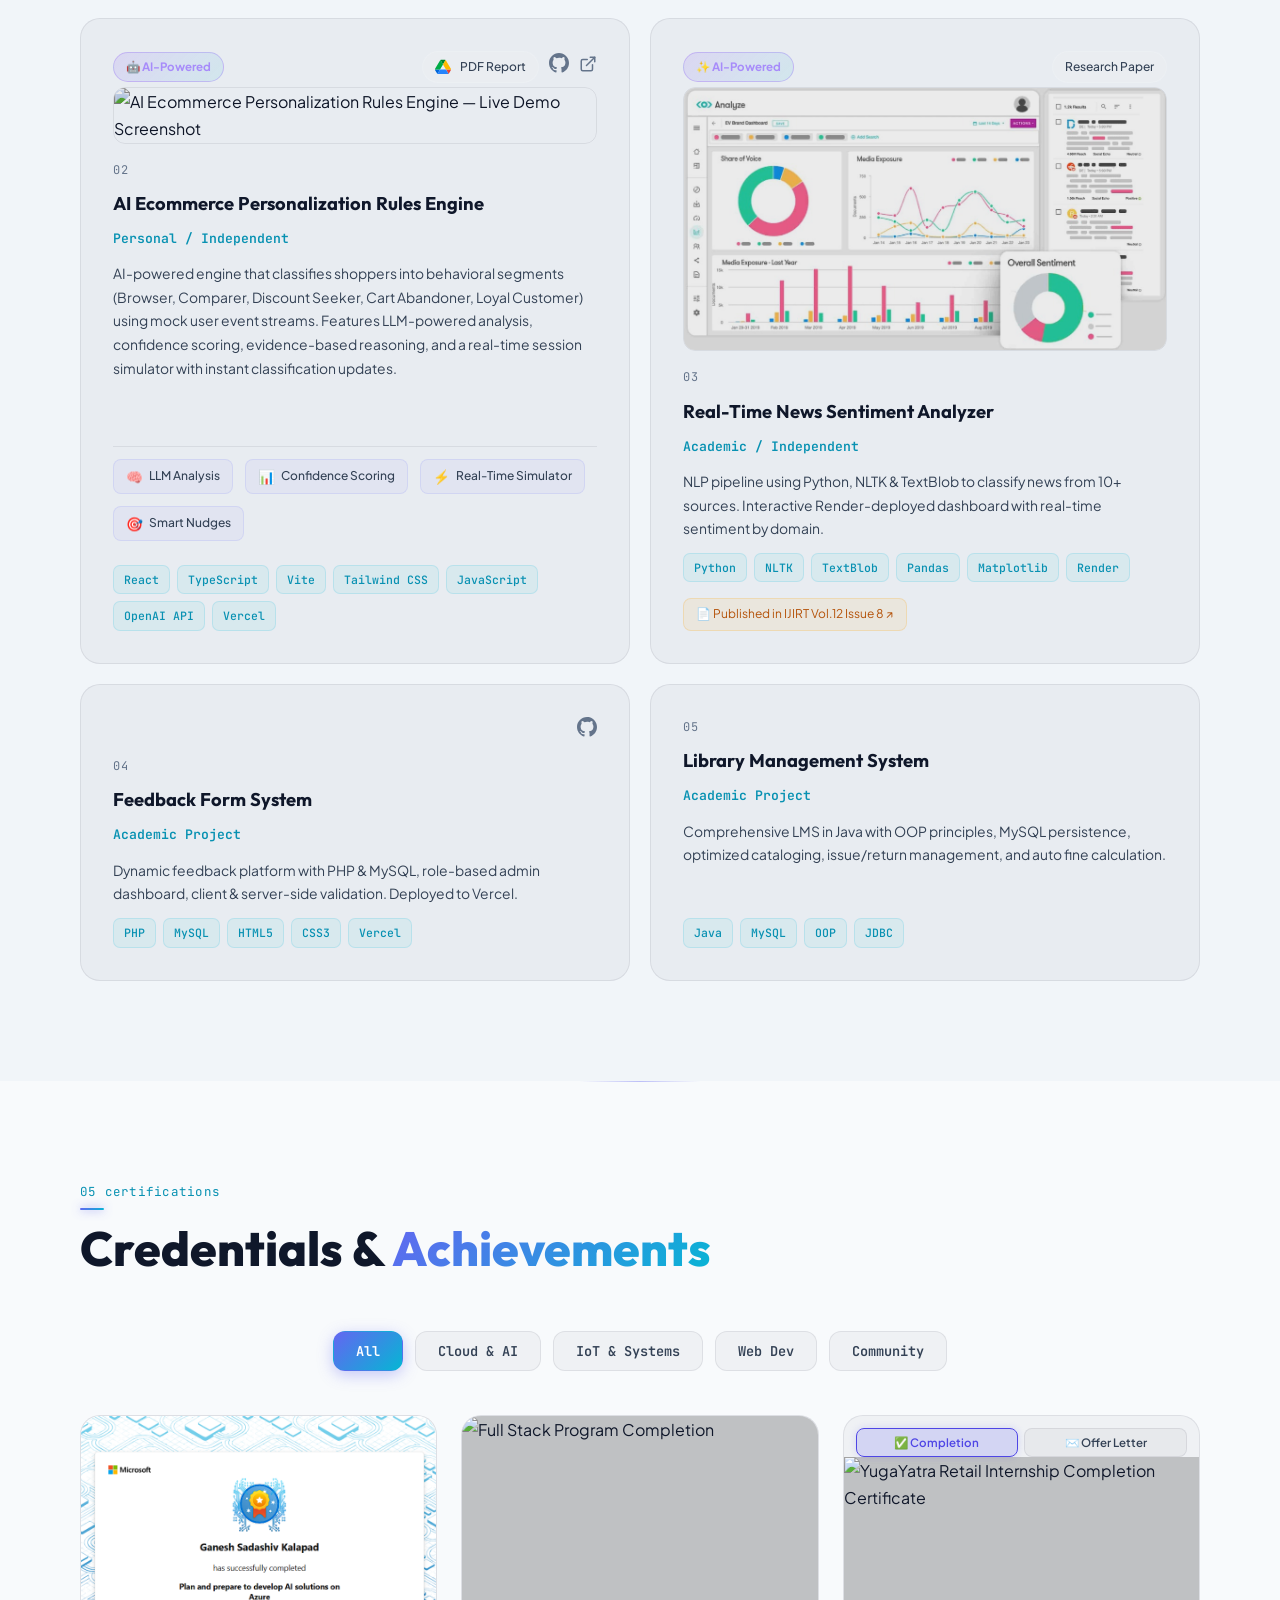
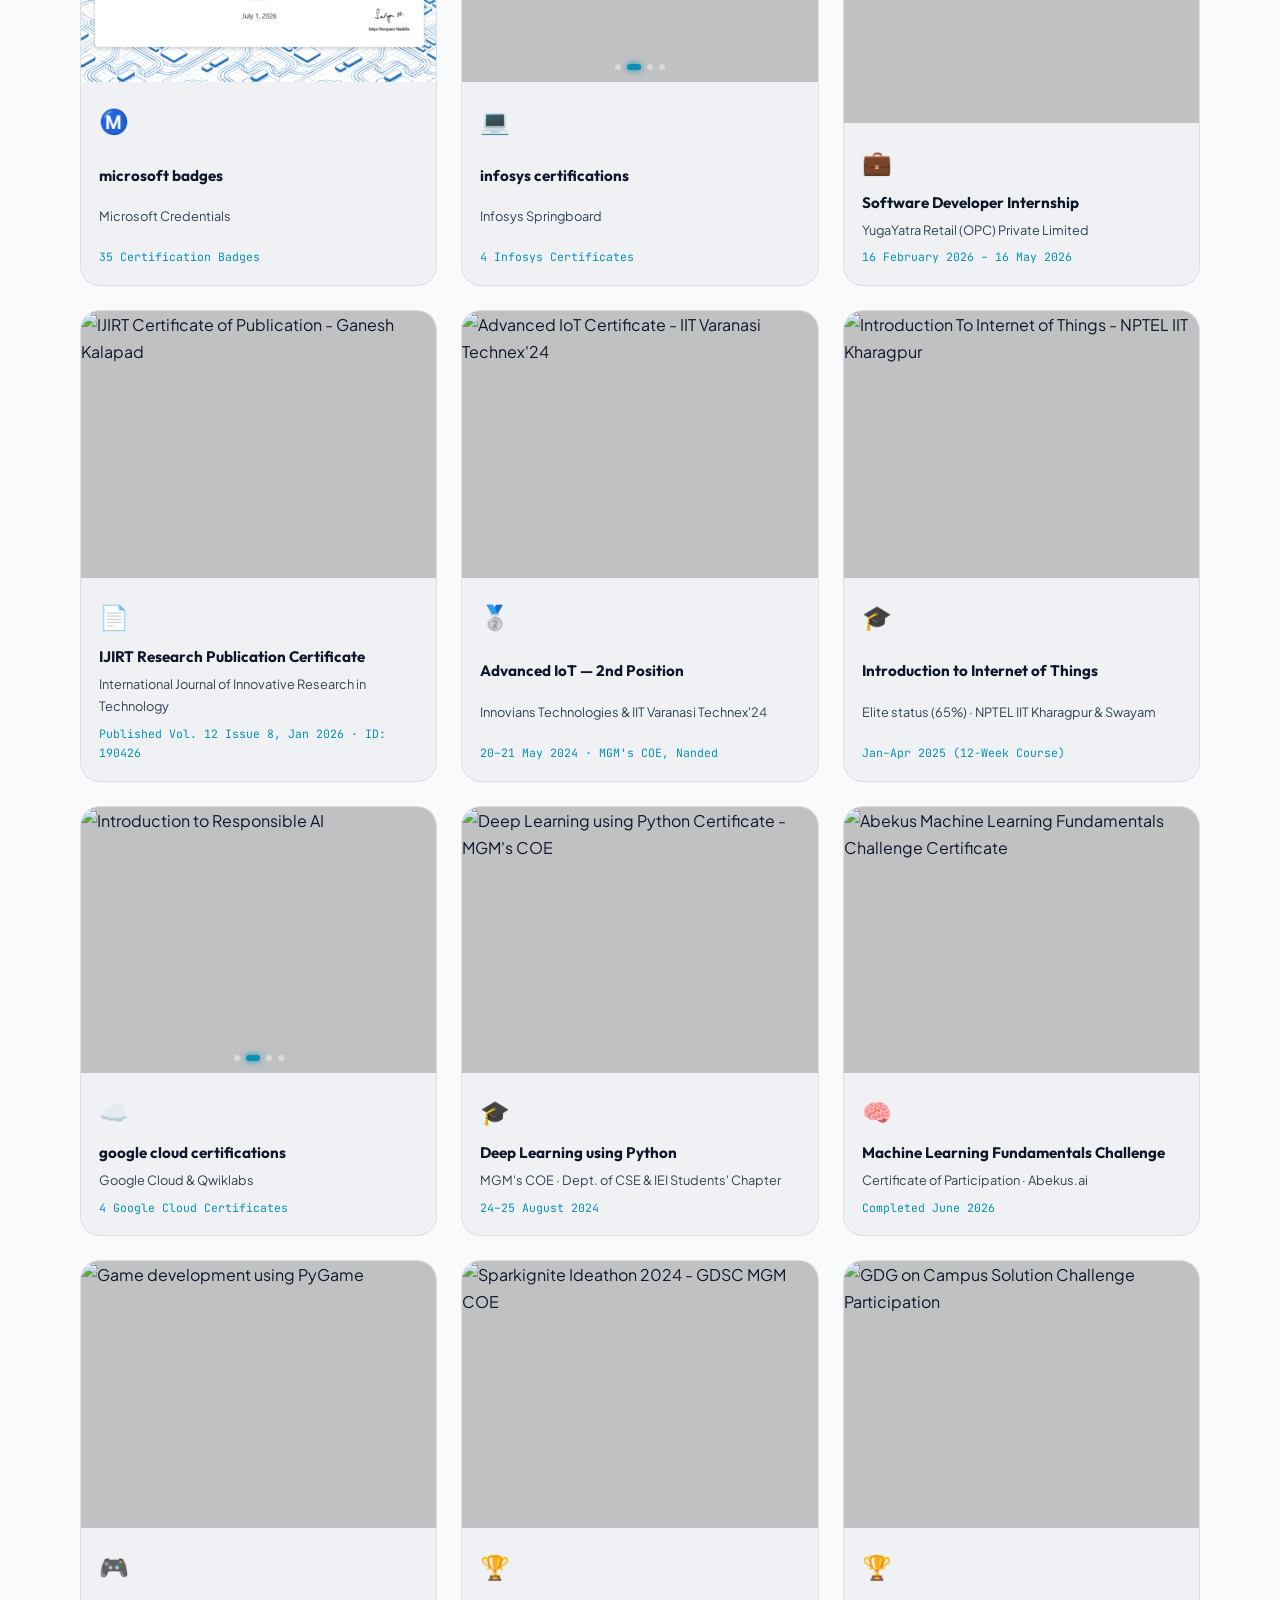
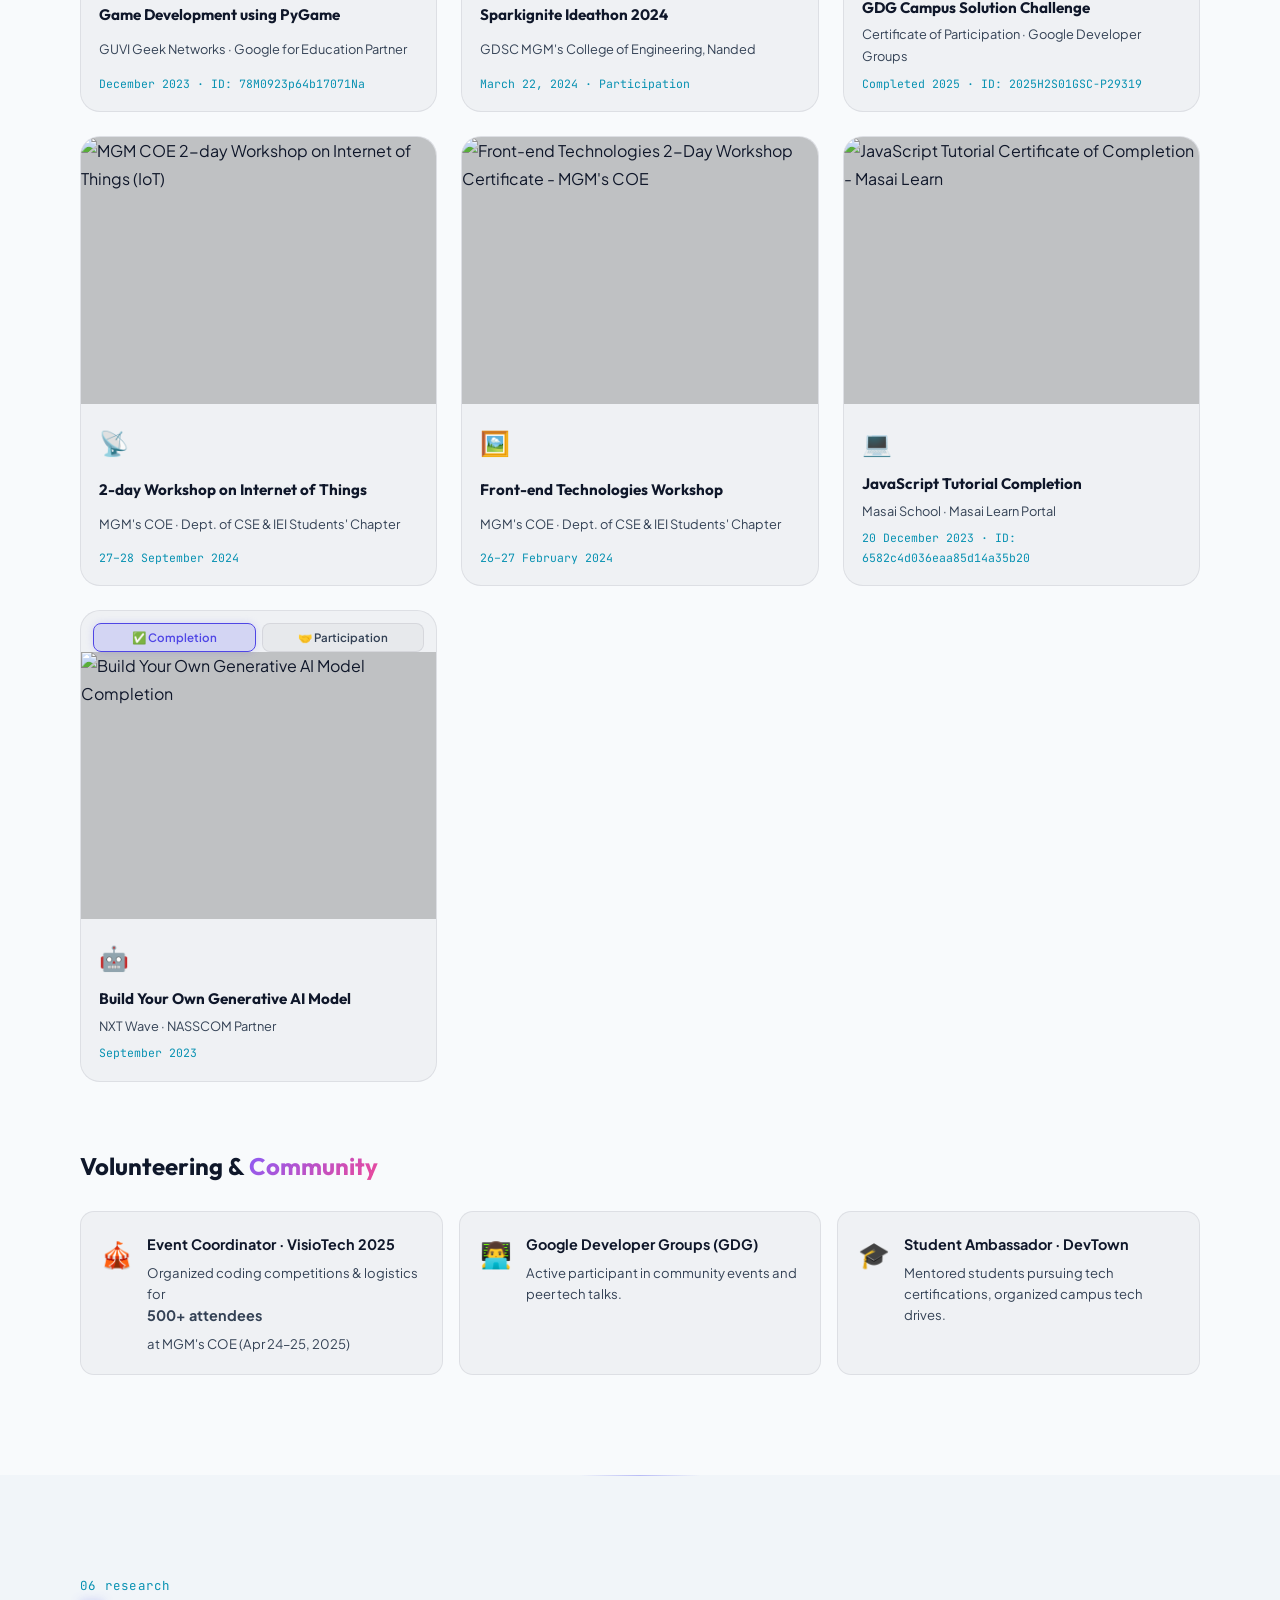
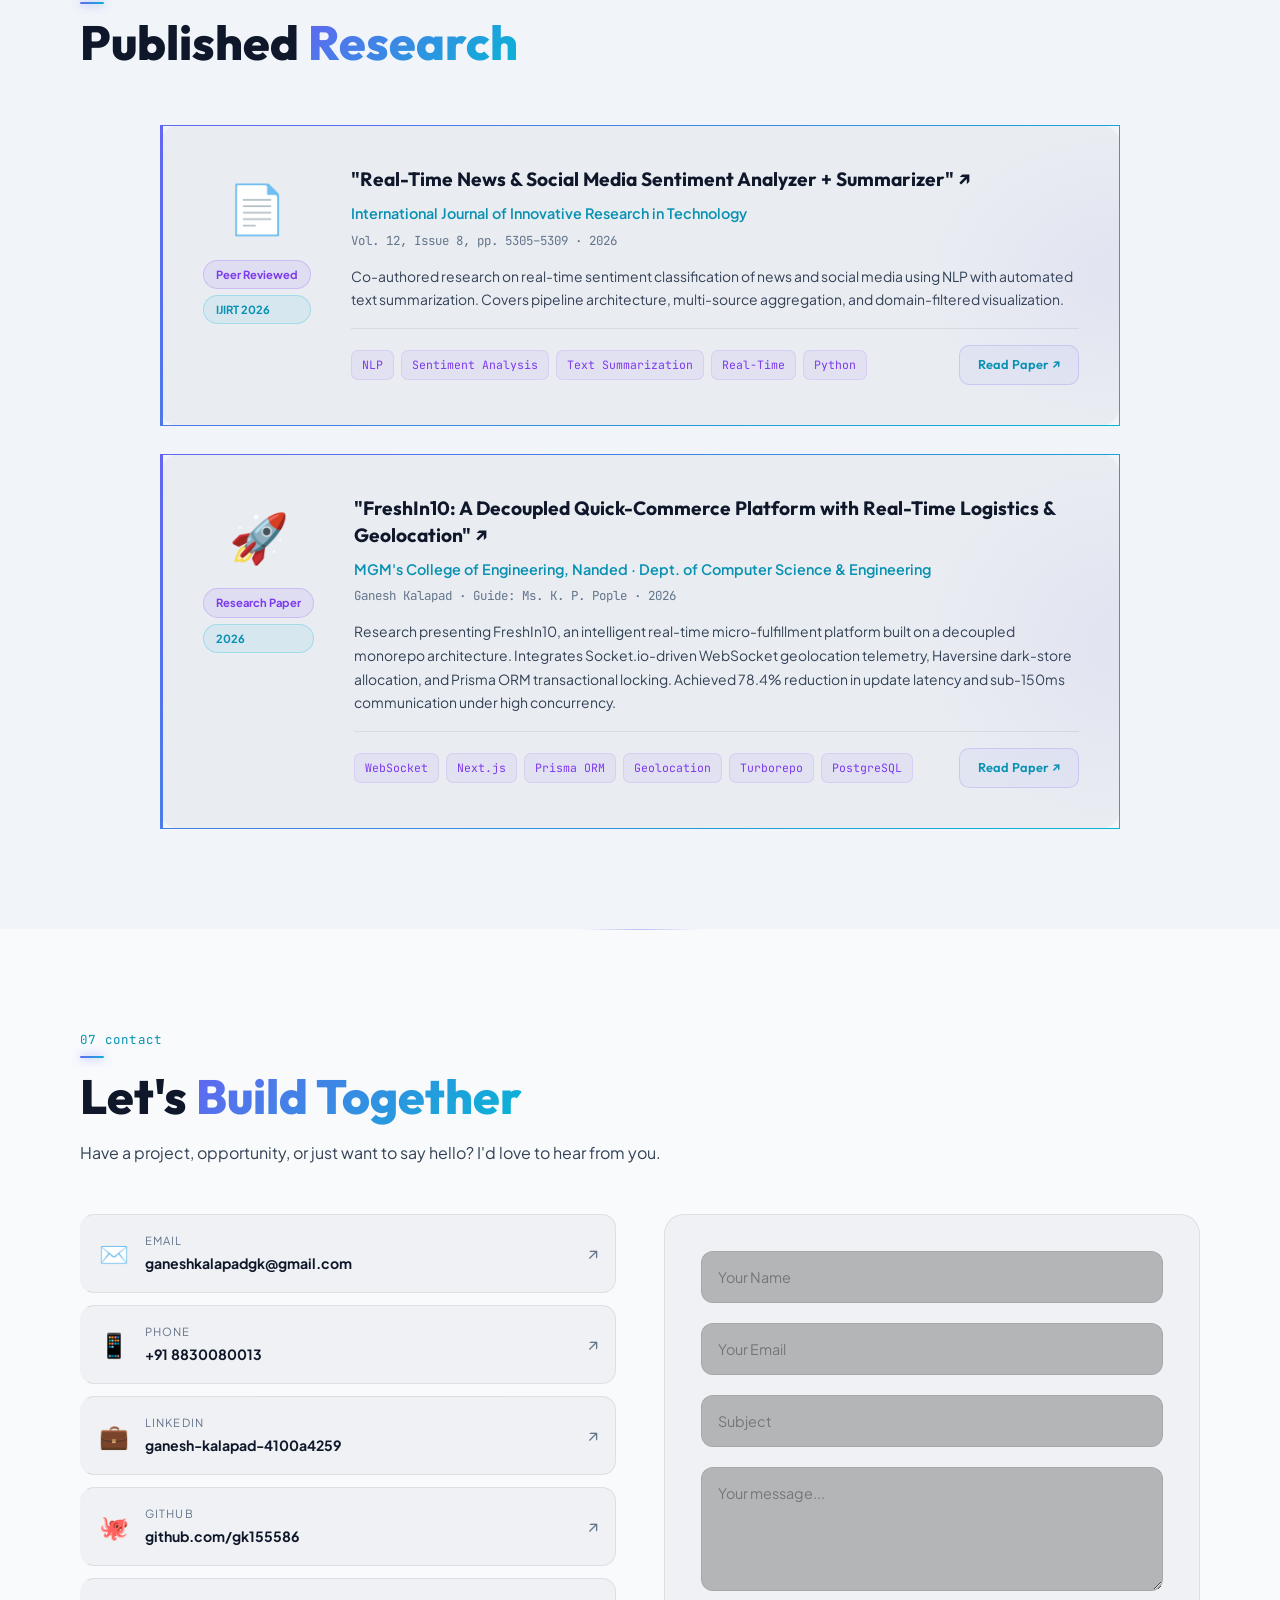
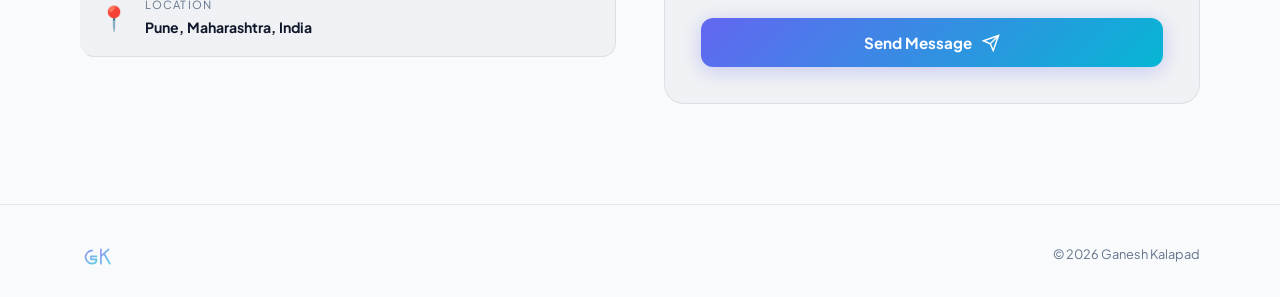
==== commit 9a7fb4e3: "feat: group Infosys certificates into a single auto-sliding carousel card with multi-category visibi" ====
--- a/index.html
+++ b/index.html
@@ -713,35 +713,30 @@
           </div>
         </div>
 
-        <!-- 1. AWS Certified Developer (Cloud & AI) -->
-        <div class="cert-card cert-card--real reveal" data-category="cloud" data-cert="0">
-          <div class="cert-img-wrap">
-            <img src="certs/cert_aws_developer.png" alt="AWS Certified Developer Associate - Infosys Springboard" loading="lazy">
-            <div class="cert-overlay">
-              <span class="cert-view">🔍 View Certificate</span>
-            </div>
-          </div>
-          <div class="cert-info">
-            <div class="cert-medal">☁️</div>
-            <h4>AWS Certified Developer — Associate</h4>
+        <!-- Infosys Certifications Carousel (Cloud & Web) -->
+        <div class="cert-card cert-card--real cert-card--carousel reveal" data-category="cloud,web">
+          <div class="cert-img-wrap">
+            <div class="cert-slides">
+              <img src="certs/cert_aws_developer.png" alt="AWS Certified Developer — Associate" class="cert-slide active" data-cert="0" loading="lazy">
+              <img src="certs/cert_full_stack_infosys.png" alt="Full Stack Program Completion" class="cert-slide" data-cert="1" loading="lazy">
+              <img src="certs/cert_java_infosys.jpg" alt="Programming using Java" class="cert-slide" data-cert="12" loading="lazy">
+              <img src="certs/cert_python_infosys.jpg" alt="Programming Fundamentals using Python" class="cert-slide" data-cert="13" loading="lazy">
+            </div>
+            <div class="cert-overlay">
+              <span class="cert-view">🔍 View Certificate (Slide <span class="current-slide-num">1</span>/4)</span>
+            </div>
+            <div class="cert-dots">
+              <span class="dot active"></span>
+              <span class="dot"></span>
+              <span class="dot"></span>
+              <span class="dot"></span>
+            </div>
+          </div>
+          <div class="cert-info">
+            <div class="cert-medal">💻</div>
+            <h4>infosys certifications</h4>
             <p>Infosys Springboard</p>
-            <span class="cert-date">Completed May 2026</span>
-          </div>
-        </div>
-
-        <!-- 2. Full Stack Program Completion (Web Dev) -->
-        <div class="cert-card cert-card--real reveal" data-category="web" data-cert="1">
-          <div class="cert-img-wrap">
-            <img src="certs/cert_full_stack_infosys.png" alt="Full Stack Program Completion - Infosys Springboard" loading="lazy">
-            <div class="cert-overlay">
-              <span class="cert-view">🔍 View Certificate</span>
-            </div>
-          </div>
-          <div class="cert-info">
-            <div class="cert-medal">💻</div>
-            <h4>Full Stack Program Completion</h4>
-            <p>Infosys Springboard</p>
-            <span class="cert-date">Completed May 2026</span>
+            <span class="cert-date">4 Infosys Certificates</span>
           </div>
         </div>
 
@@ -888,37 +883,7 @@
           </div>
         </div>
 
-        <!-- 12. Programming using Java (Web Dev) -->
-        <div class="cert-card cert-card--real reveal" data-category="web" data-cert="12">
-          <div class="cert-img-wrap">
-            <img src="certs/cert_java_infosys.jpg" alt="Programming using Java" loading="lazy">
-            <div class="cert-overlay">
-              <span class="cert-view">🔍 View Certificate</span>
-            </div>
-          </div>
-          <div class="cert-info">
-            <div class="cert-medal">☕</div>
-            <h4>Programming using Java</h4>
-            <p>Infosys Springboard</p>
-            <span class="cert-date">Completed December 2023</span>
-          </div>
-        </div>
-
-        <!-- 13. Programming Fundamentals in Python (Web Dev) -->
-        <div class="cert-card cert-card--real reveal" data-category="web" data-cert="13">
-          <div class="cert-img-wrap">
-            <img src="certs/cert_python_infosys.jpg" alt="Programming Fundamentals using Python - Infosys Springboard" loading="lazy">
-            <div class="cert-overlay">
-              <span class="cert-view">🔍 View Certificate</span>
-            </div>
-          </div>
-          <div class="cert-info">
-            <div class="cert-medal">🐍</div>
-            <h4>Programming Fundamentals using Python</h4>
-            <p>Infosys Springboard</p>
-            <span class="cert-date">April 2024</span>
-          </div>
-        </div>
+        <!-- Java and Python certificates are now grouped in the Infosys carousel card -->
 
         <!-- 14. Sparkignite Ideathon 2024 (Community) -->
         <div class="cert-card cert-card--real reveal" data-category="community" data-cert="14">
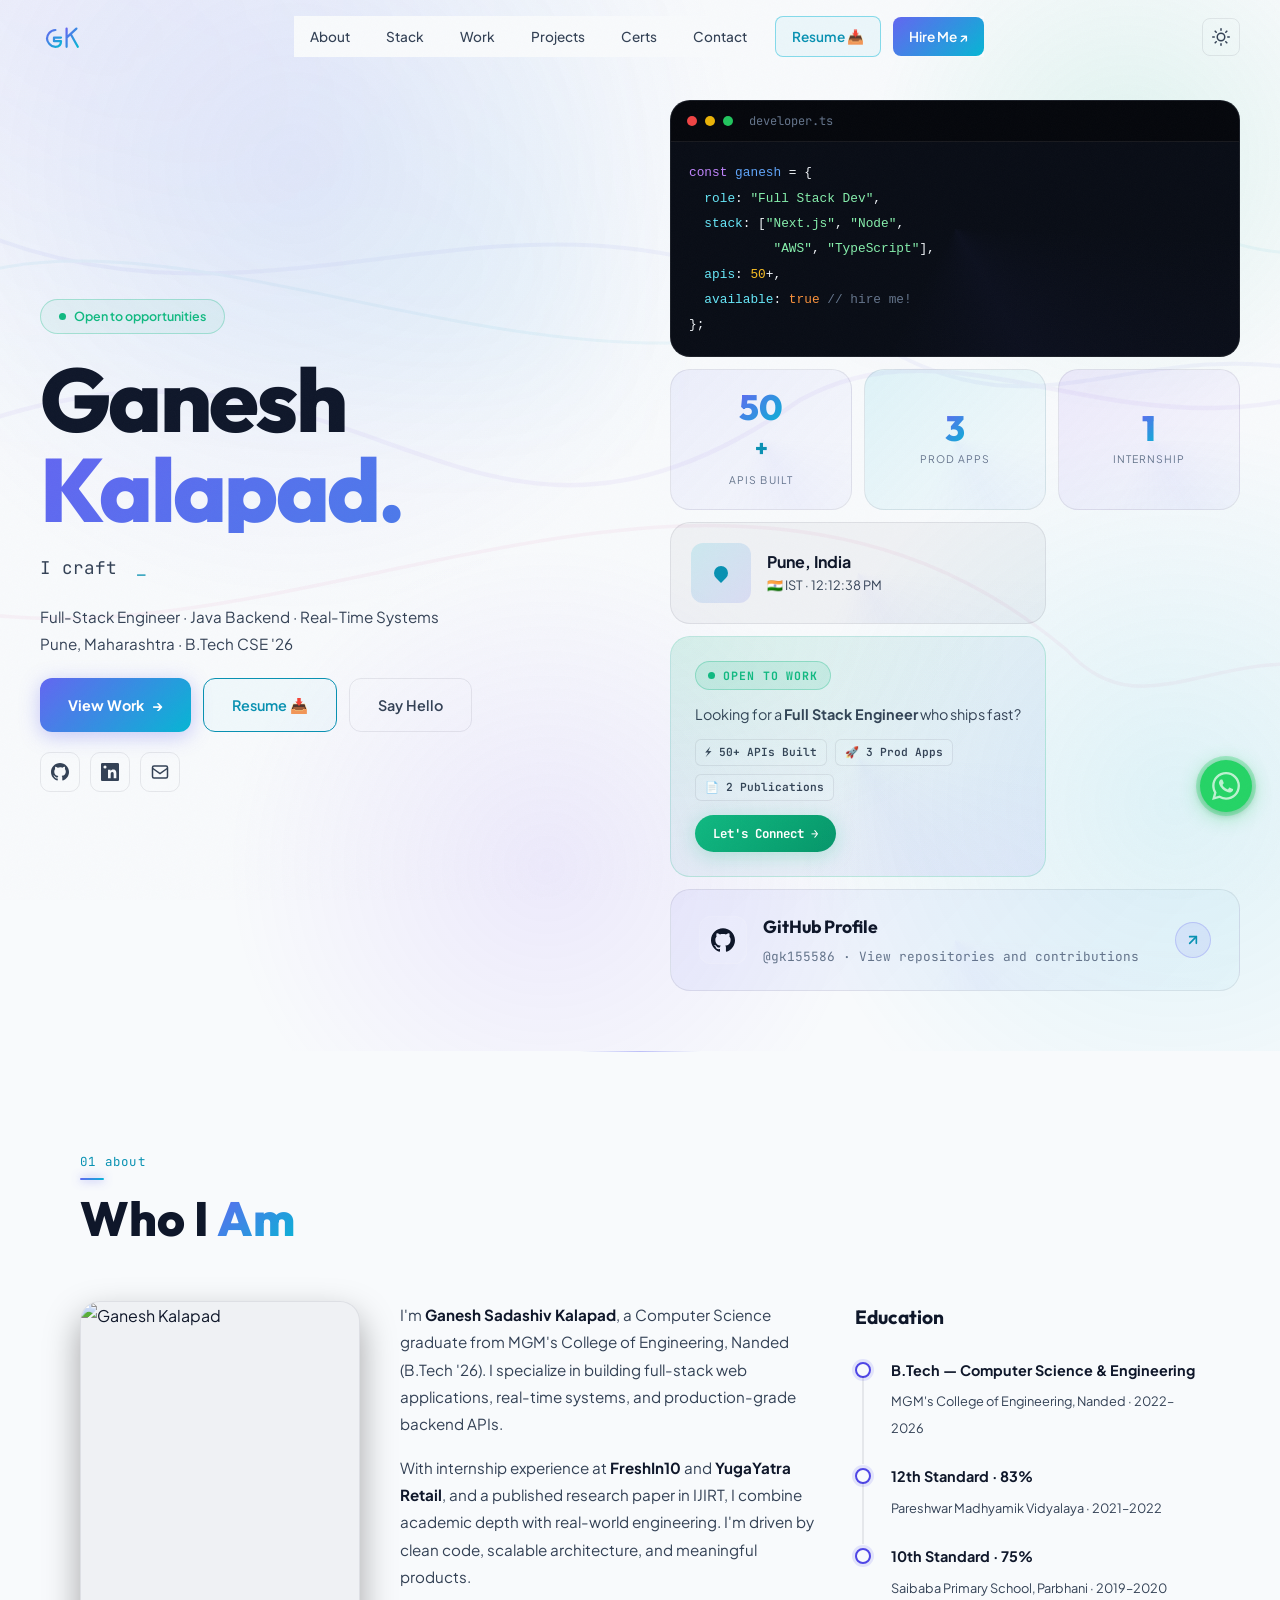
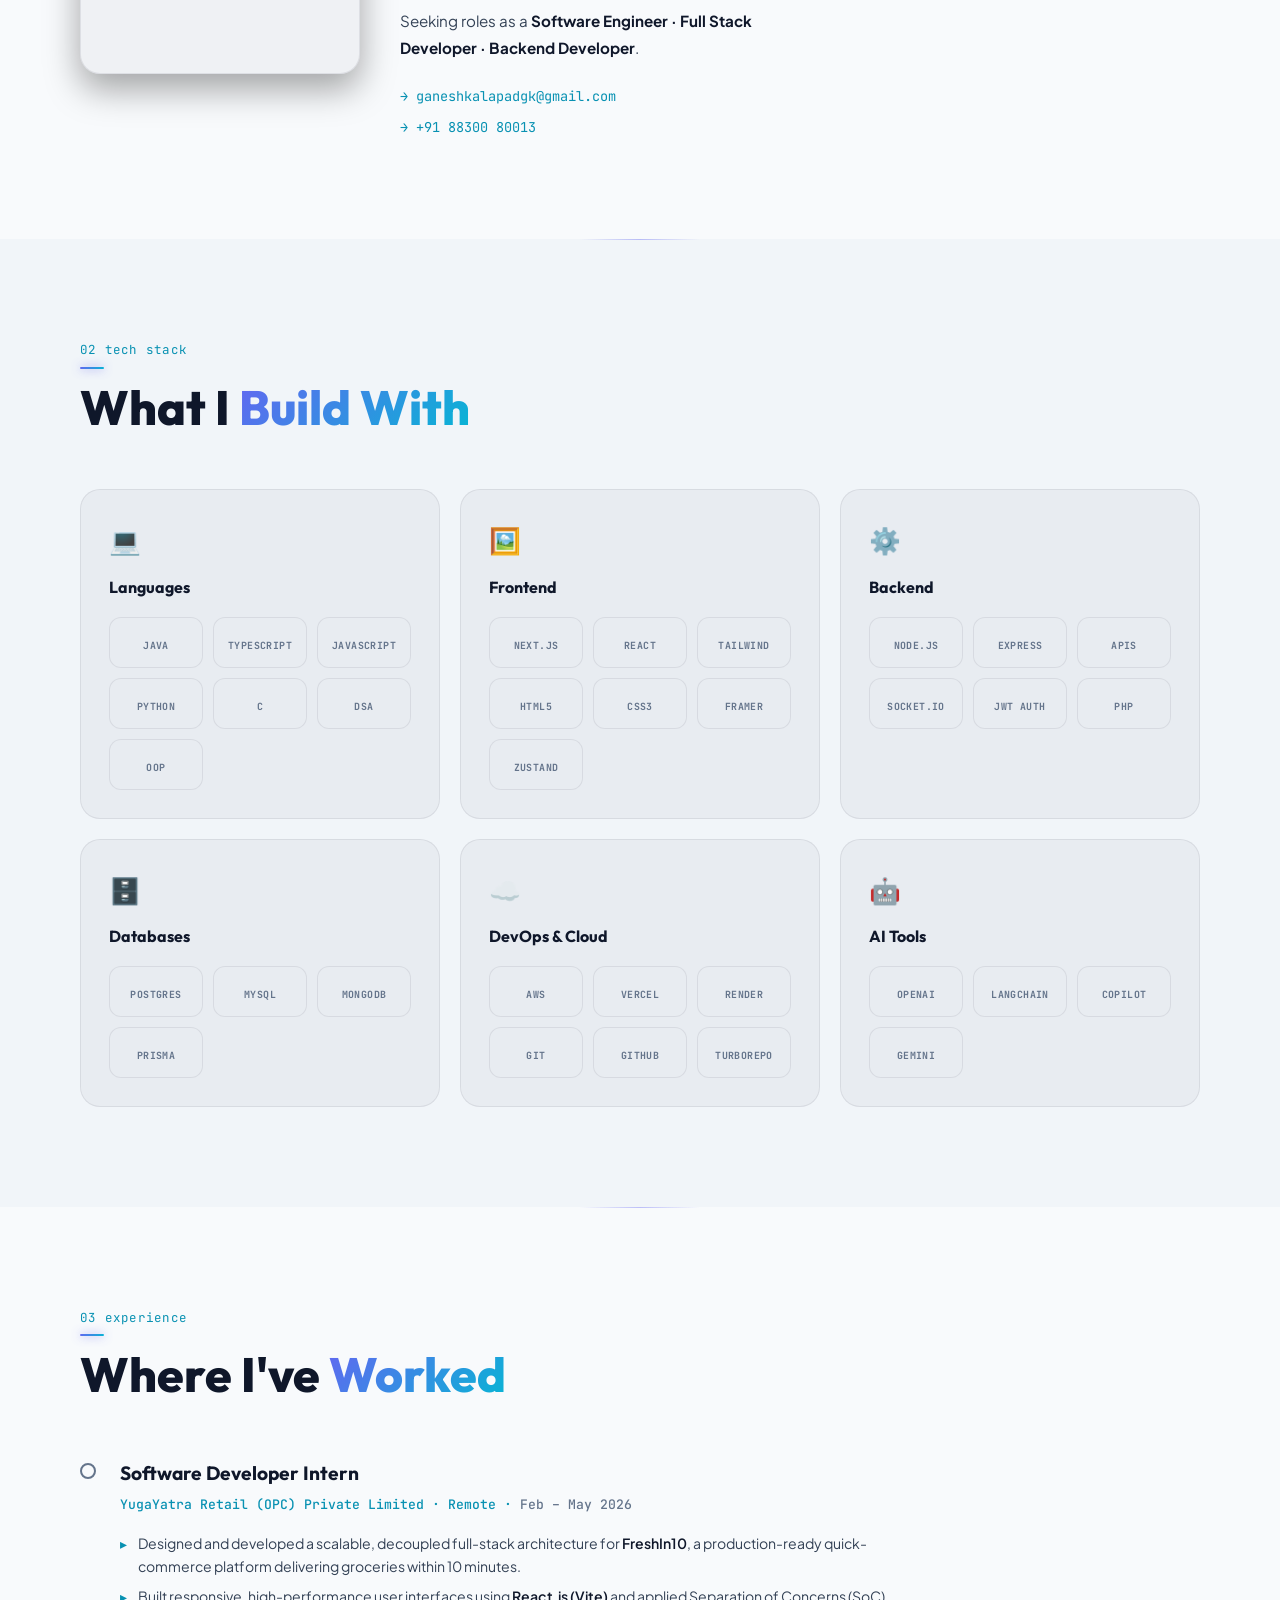
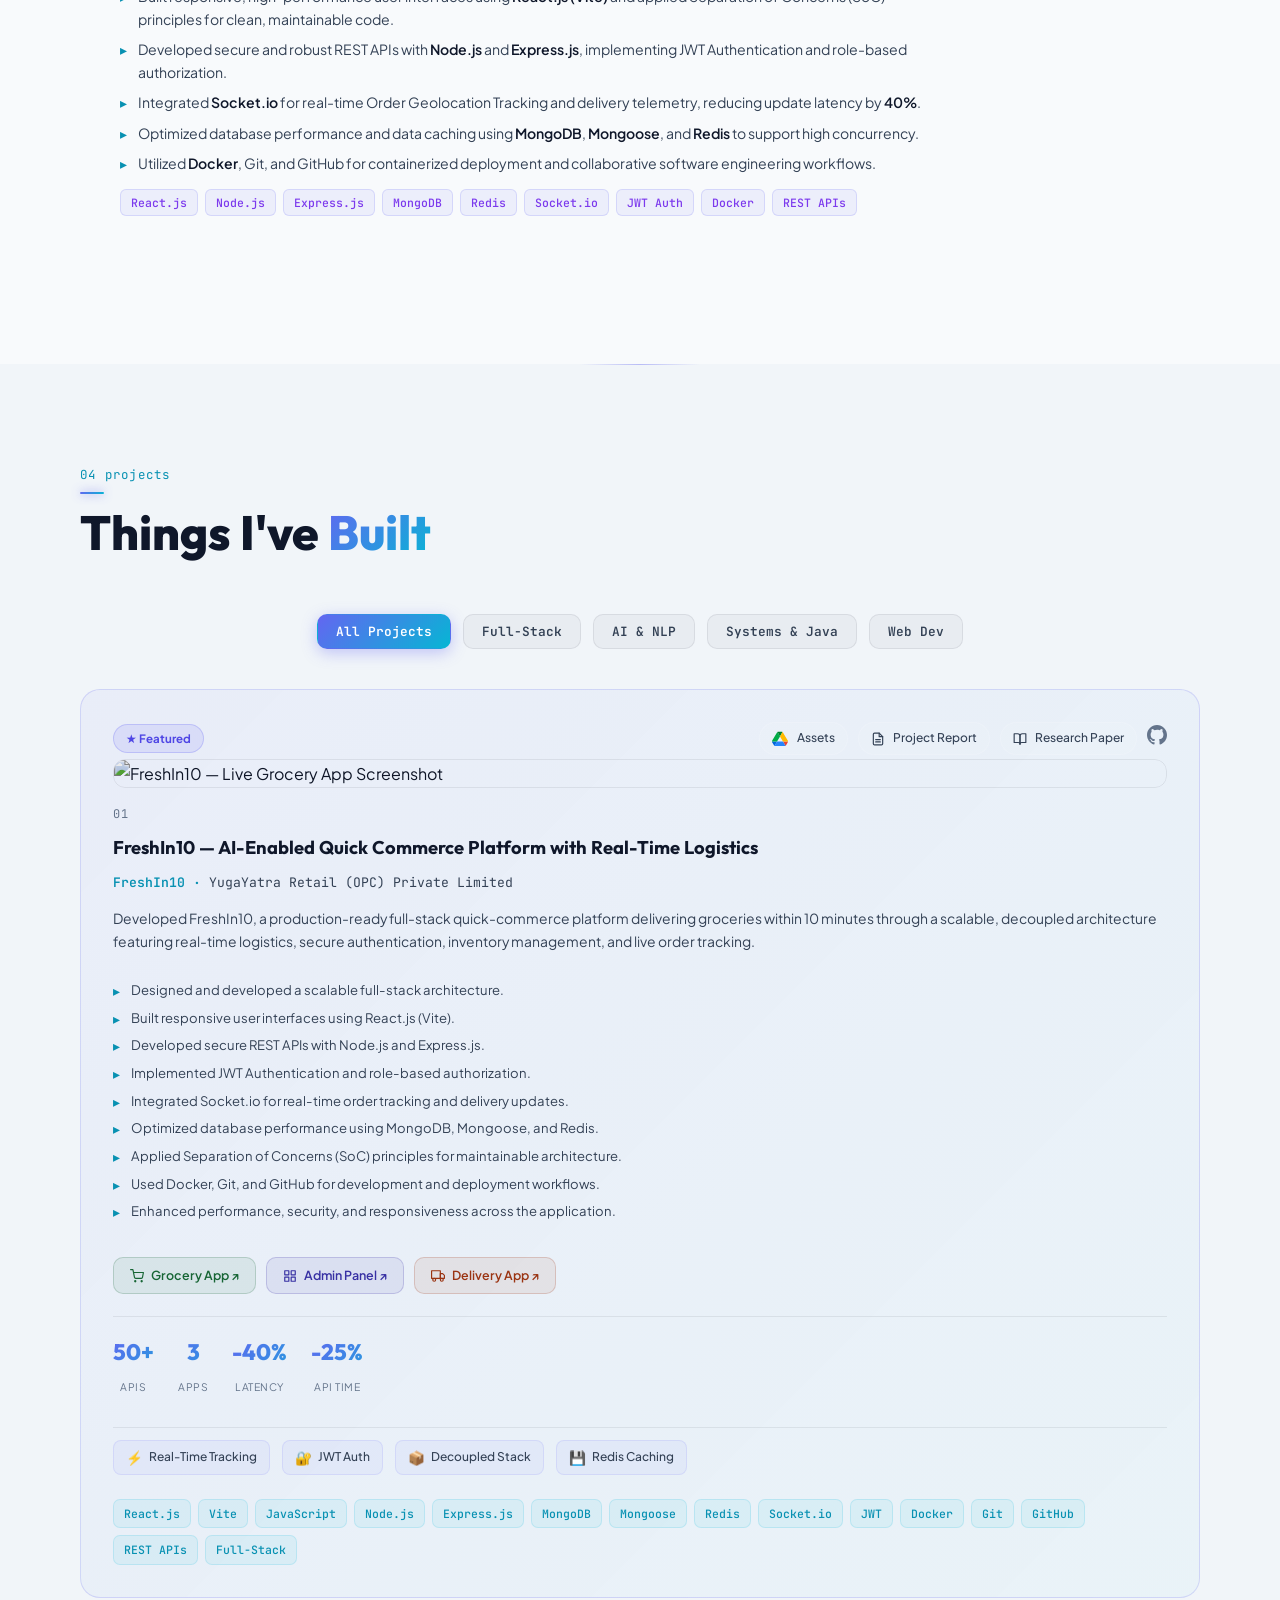
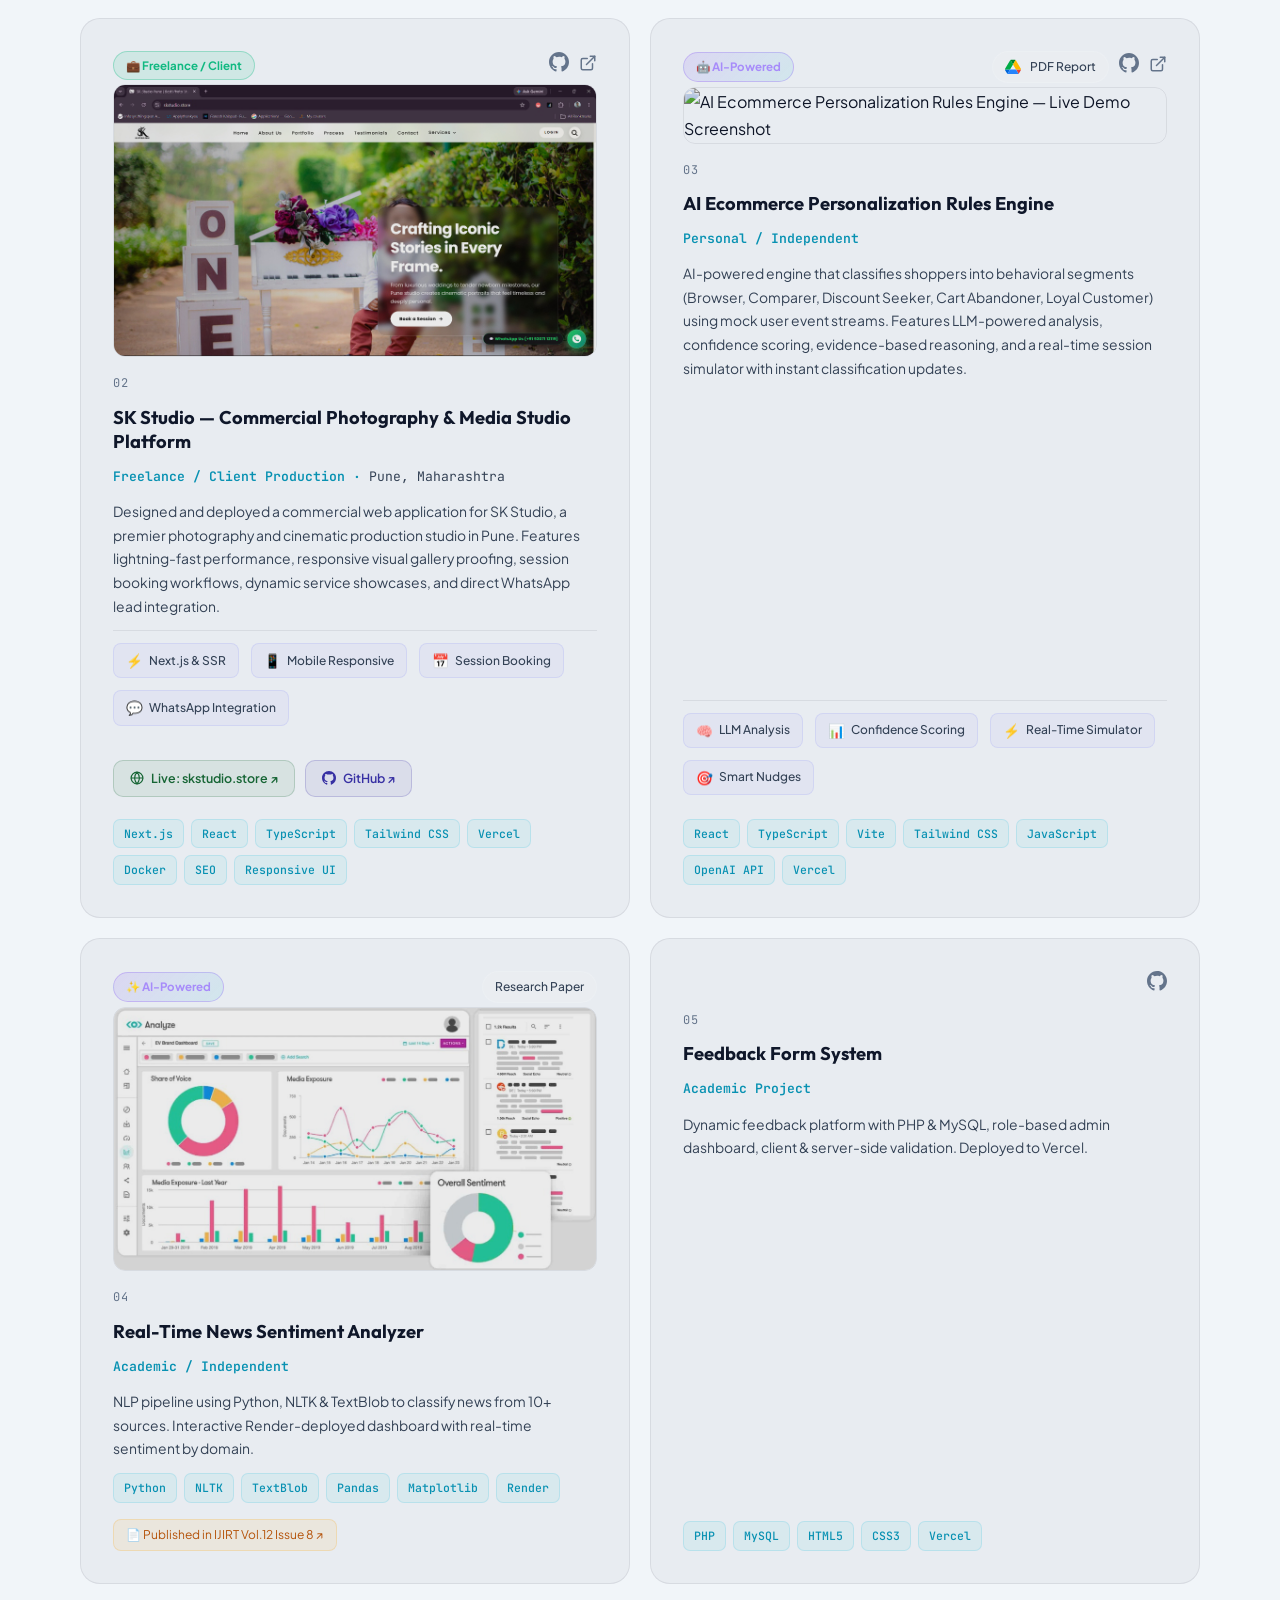
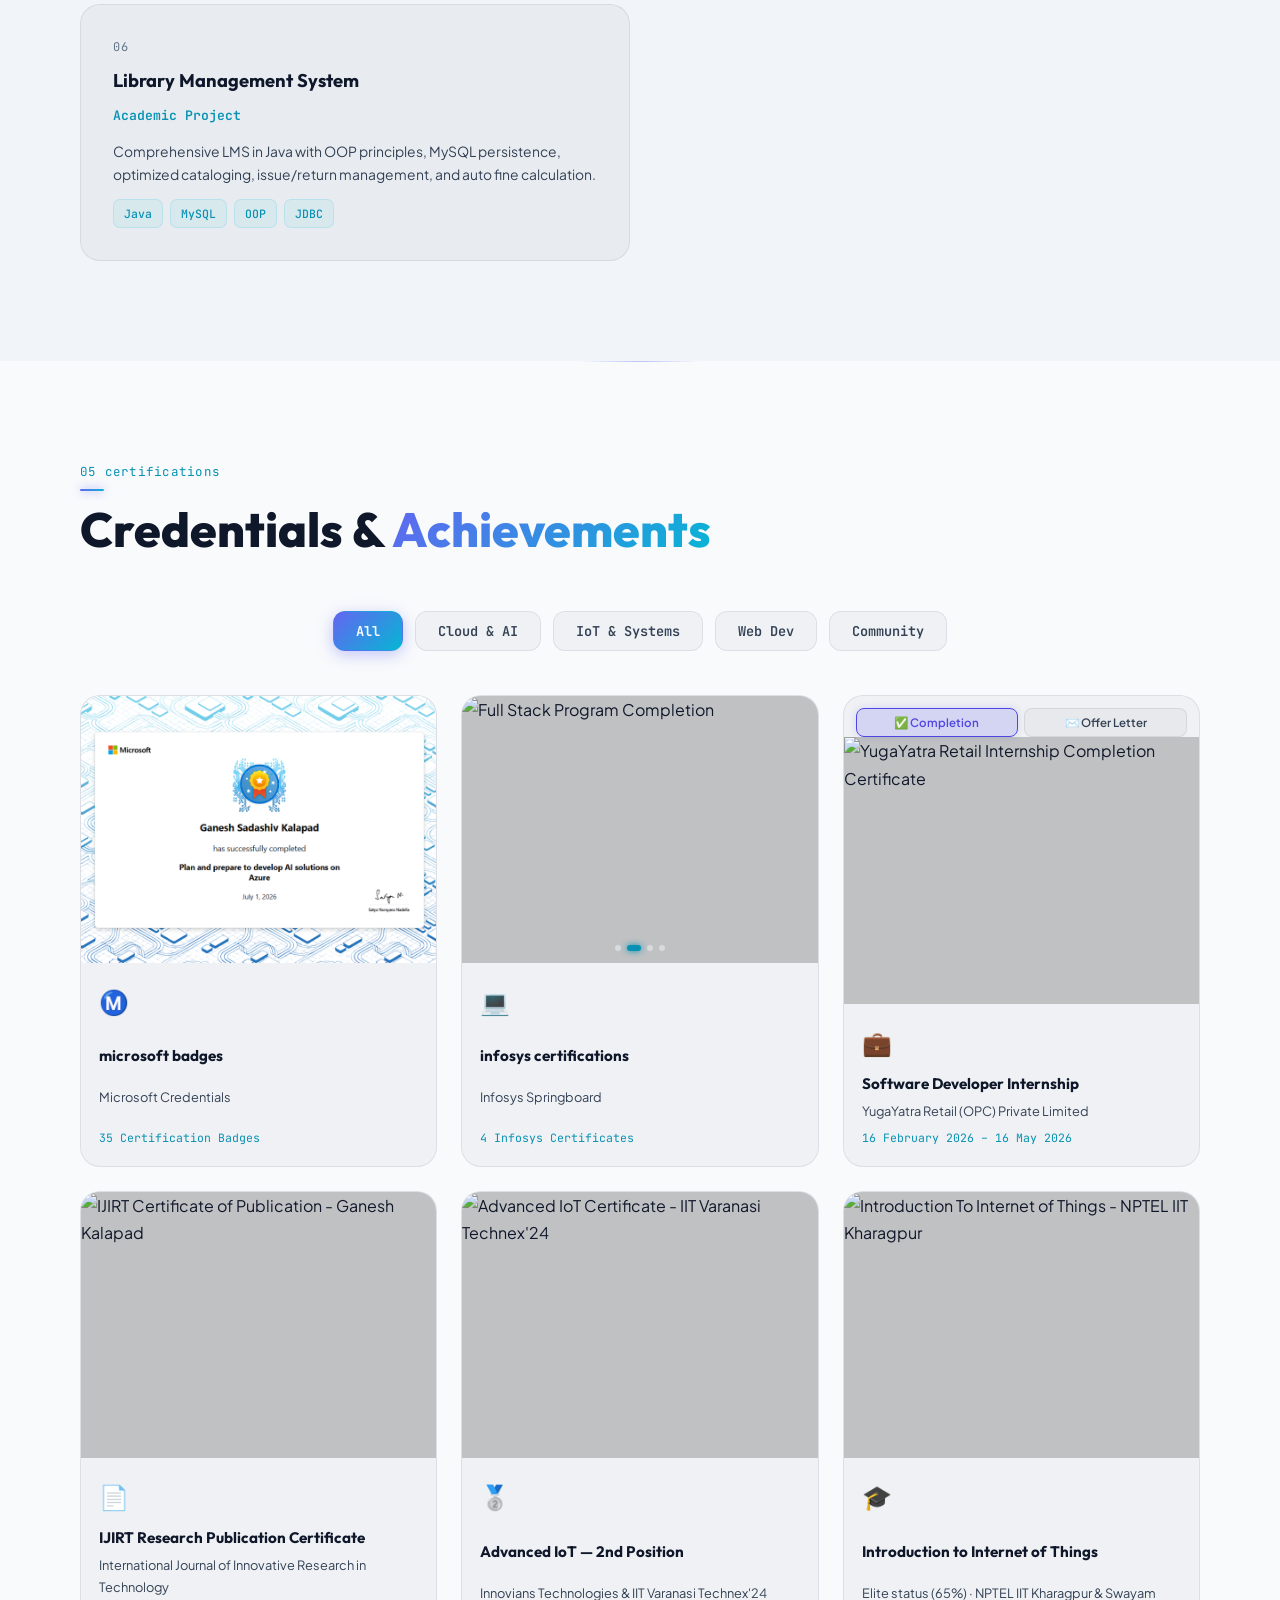
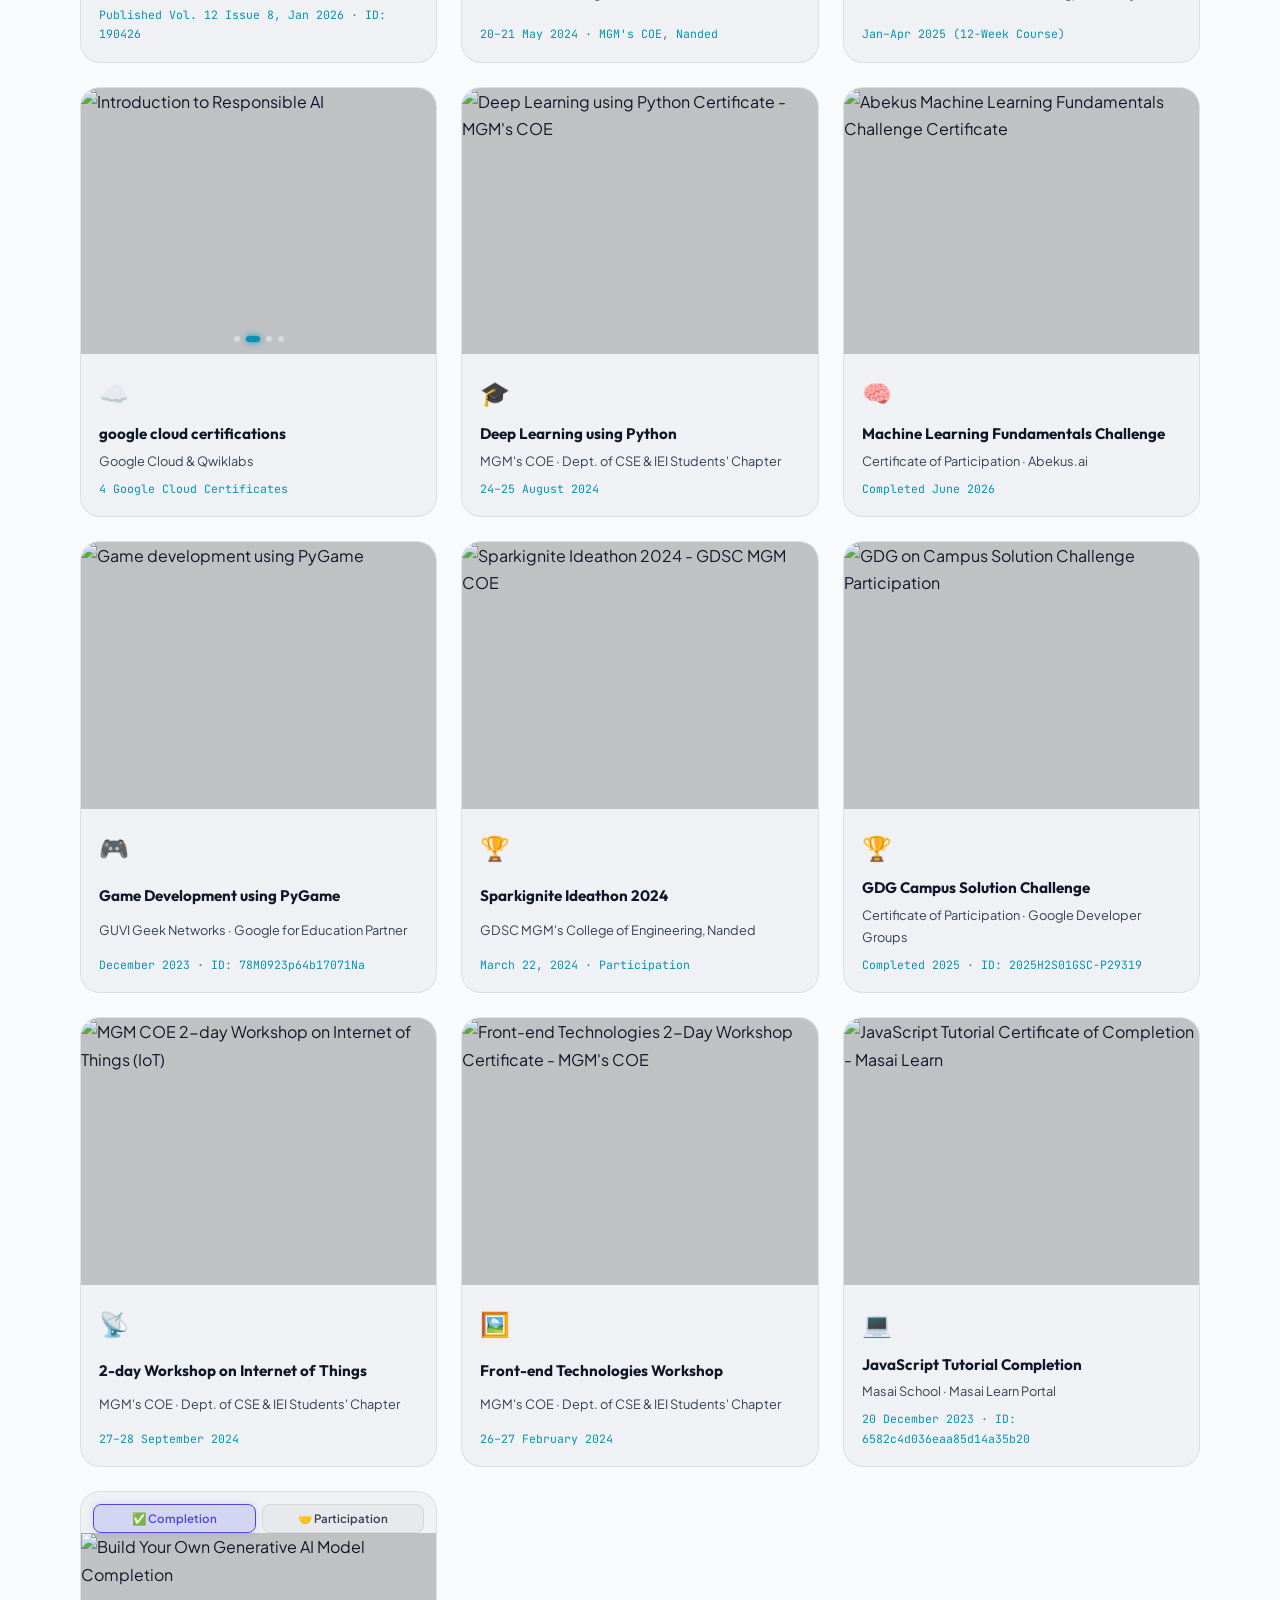
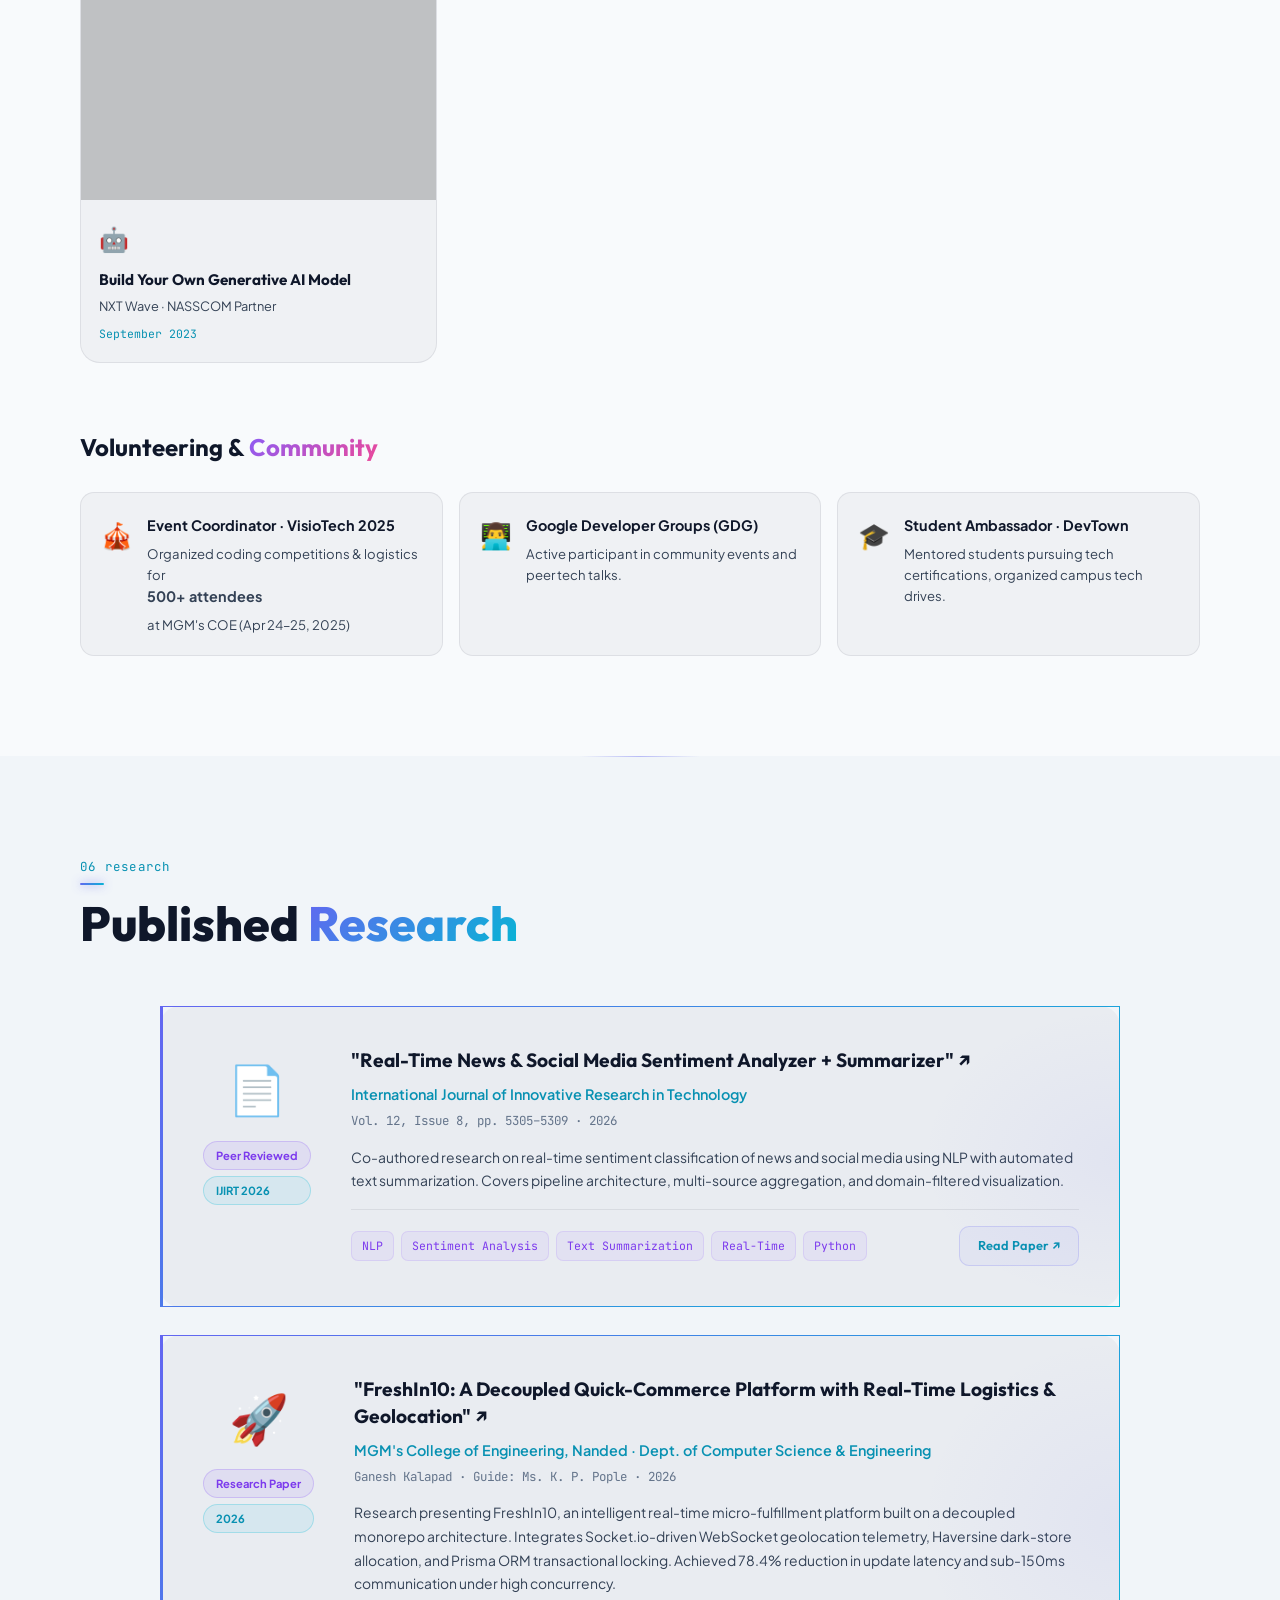
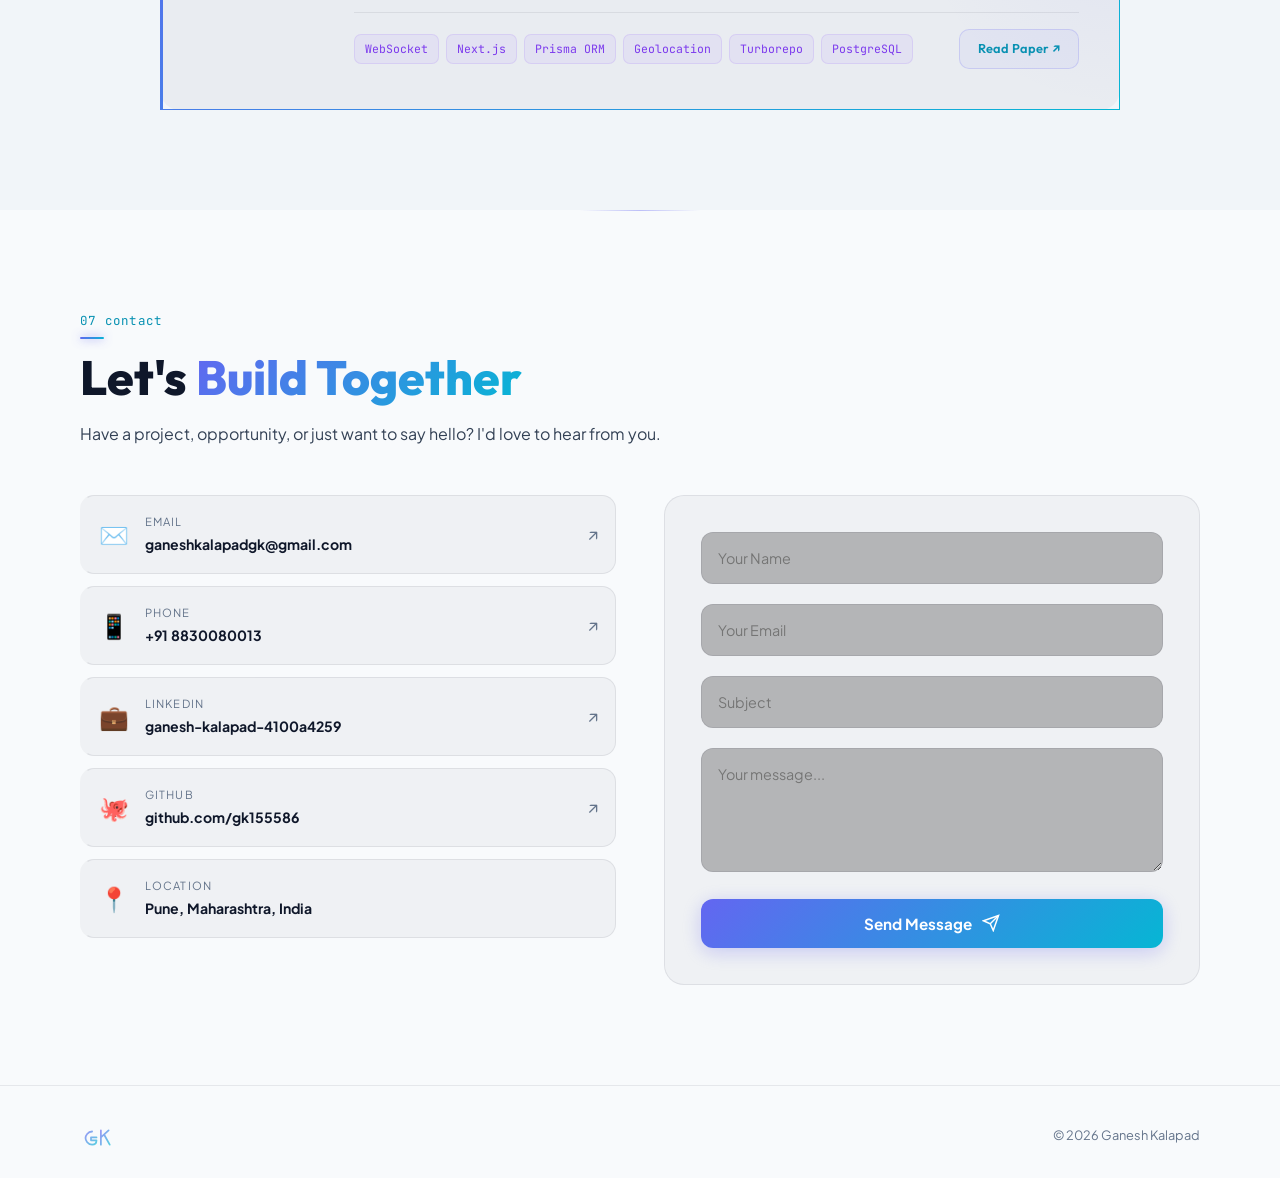
==== commit d9dd07a8: "feat: add SK Studio freelancing project with live link, GitHub repo, preview image and description" ====
--- a/index.html
+++ b/index.html
@@ -565,6 +565,58 @@
           </div>
         </div>
 
+        <!-- 02. SK Studio (Freelancing / Client Project) -->
+        <div class="proj-card proj-card--has-preview reveal" data-category="full-stack,web-php">
+          <div class="proj-glow"></div>
+          <div class="proj-top">
+            <span class="proj-badge" style="background:rgba(16,185,129,.12);border-color:rgba(16,185,129,.3);color:#10b981;">💼 Freelance / Client</span>
+            <div style="display:flex;align-items:center;gap:10px;">
+              <a href="https://github.com/gk155586/skstudio" target="_blank" rel="noopener" class="proj-gh" title="View Code on GitHub">
+                <svg width="20" height="20" viewBox="0 0 24 24" fill="currentColor"><path d="M12 0C5.37 0 0 5.37 0 12c0 5.31 3.44 9.8 8.21 11.39.6.11.82-.26.82-.58v-2.23c-3.34.73-4.03-1.42-4.03-1.42-.55-1.39-1.34-1.76-1.34-1.76-1.09-.74.08-.73.08-.73 1.2.08 1.84 1.24 1.84 1.24 1.07 1.83 2.81 1.3 3.49.99.11-.78.42-1.3.76-1.6-2.67-.3-5.47-1.33-5.47-5.93 0-1.31.47-2.38 1.24-3.22-.12-.3-.54-1.52.12-3.18 0 0 1.01-.32 3.3 1.23a11.5 11.5 0 013.01-.4c1.02.004 2.05.14 3.01.4 2.29-1.55 3.3-1.23 3.3-1.23.66 1.66.24 2.88.12 3.18.77.84 1.24 1.91 1.24 3.22 0 4.61-2.81 5.63-5.48 5.92.43.37.82 1.1.82 2.22v3.29c0 .32.21.69.82.58C20.56 21.8 24 17.31 24 12 24 5.37 18.63 0 12 0z"/></svg>
+              </a>
+              <a href="https://skstudio.store/" target="_blank" rel="noopener" class="proj-gh" title="Visit Live Website">
+                <svg width="18" height="18" viewBox="0 0 24 24" fill="none" stroke="currentColor" stroke-width="2" stroke-linecap="round" stroke-linejoin="round" style="flex-shrink:0"><path d="M18 13v6a2 2 0 0 1-2 2H5a2 2 0 0 1-2-2V8a2 2 0 0 1 2-2h6"></path><polyline points="15 3 21 3 21 9"></polyline><line x1="10" y1="14" x2="21" y2="3"></line></svg>
+              </a>
+            </div>
+          </div>
+          <!-- Clickable Preview Image → Live Website -->
+          <a href="https://skstudio.store/" target="_blank" rel="noopener" class="proj-preview-link" title="Visit skstudio.store">
+            <div class="proj-preview">
+              <img src="skstudio_preview.jpg?v=1" alt="SK Studio — Luxury Photography & Cinematic Media Platform Screenshot" loading="lazy">
+              <div class="proj-preview-overlay">
+                <span class="proj-preview-cta">
+                  <svg width="16" height="16" viewBox="0 0 24 24" fill="none" stroke="currentColor" stroke-width="2" stroke-linecap="round" stroke-linejoin="round"><path d="M18 13v6a2 2 0 0 1-2 2H5a2 2 0 0 1-2-2V8a2 2 0 0 1 2-2h6"></path><polyline points="15 3 21 3 21 9"></polyline><line x1="10" y1="14" x2="21" y2="3"></line></svg>
+                  Visit Live Website
+                </span>
+              </div>
+            </div>
+          </a>
+          <div class="proj-num">02</div>
+          <h3>SK Studio — Commercial Photography & Media Studio Platform</h3>
+          <p class="proj-company">Freelance / Client Production · <span style="color:var(--text2);font-weight:400;">Pune, Maharashtra</span></p>
+          <p class="proj-desc">Designed and deployed a commercial web application for SK Studio, a premier photography and cinematic production studio in Pune. Features lightning-fast performance, responsive visual gallery proofing, session booking workflows, dynamic service showcases, and direct WhatsApp lead integration.</p>
+          <div class="proj-features-row">
+            <div class="pf"><span class="pf-icon">⚡</span><span>Next.js & SSR</span></div>
+            <div class="pf"><span class="pf-icon">📱</span><span>Mobile Responsive</span></div>
+            <div class="pf"><span class="pf-icon">📅</span><span>Session Booking</span></div>
+            <div class="pf"><span class="pf-icon">💬</span><span>WhatsApp Integration</span></div>
+          </div>
+          <!-- Live App Links -->
+          <div class="proj-live-links">
+            <a href="https://skstudio.store/" target="_blank" rel="noopener" class="proj-live-btn proj-live-btn--grocery" title="Visit Live Store">
+              <svg width="14" height="14" viewBox="0 0 24 24" fill="none" stroke="currentColor" stroke-width="2" stroke-linecap="round" stroke-linejoin="round"><circle cx="12" cy="12" r="10"></circle><line x1="2" y1="12" x2="22" y2="12"></line><path d="M12 2a15.3 15.3 0 0 1 4 10 15.3 15.3 0 0 1-4 10 15.3 15.3 0 0 1-4-10 15.3 15.3 0 0 1 4-10z"></path></svg>
+              Live: skstudio.store ↗
+            </a>
+            <a href="https://github.com/gk155586/skstudio" target="_blank" rel="noopener" class="proj-live-btn proj-live-btn--admin" title="View Code on GitHub">
+              <svg width="14" height="14" viewBox="0 0 24 24" fill="currentColor"><path d="M12 0C5.37 0 0 5.37 0 12c0 5.31 3.44 9.8 8.21 11.39.6.11.82-.26.82-.58v-2.23c-3.34.73-4.03-1.42-4.03-1.42-.55-1.39-1.34-1.76-1.34-1.76-1.09-.74.08-.73.08-.73 1.2.08 1.84 1.24 1.84 1.24 1.07 1.83 2.81 1.3 3.49.99.11-.78.42-1.3.76-1.6-2.67-.3-5.47-1.33-5.47-5.93 0-1.31.47-2.38 1.24-3.22-.12-.3-.54-1.52.12-3.18 0 0 1.01-.32 3.3 1.23a11.5 11.5 0 013.01-.4c1.02.004 2.05.14 3.01.4 2.29-1.55 3.3-1.23 3.3-1.23.66 1.66.24 2.88.12 3.18.77.84 1.24 1.91 1.24 3.22 0 4.61-2.81 5.63-5.48 5.92.43.37.82 1.1.82 2.22v3.29c0 .32.21.69.82.58C20.56 21.8 24 17.31 24 12 24 5.37 18.63 0 12 0z"/></svg>
+              GitHub ↗
+            </a>
+          </div>
+          <div class="proj-tech">
+            <span>Next.js</span><span>React</span><span>TypeScript</span><span>Tailwind CSS</span><span>Vercel</span><span>Docker</span><span>SEO</span><span>Responsive UI</span>
+          </div>
+        </div>
+
         <div class="proj-card proj-card--has-preview reveal" data-category="ai-ml">
           <div class="proj-glow"></div>
           <div class="proj-top">
@@ -594,7 +646,7 @@
               </div>
             </div>
           </a>
-          <div class="proj-num">02</div>
+          <div class="proj-num">03</div>
           <h3>AI Ecommerce Personalization Rules Engine</h3>
           <p class="proj-company">Personal / Independent</p>
           <p class="proj-desc">AI-powered engine that classifies shoppers into behavioral segments (Browser, Comparer, Discount Seeker, Cart Abandoner, Loyal Customer) using mock user event streams. Features LLM-powered analysis, confidence scoring, evidence-based reasoning, and a real-time session simulator with instant classification updates.</p>
@@ -631,7 +683,7 @@
               </div>
             </div>
           </a>
-          <div class="proj-num">03</div>
+          <div class="proj-num">04</div>
           <h3>Real-Time News Sentiment Analyzer</h3>
           <p class="proj-company">Academic / Independent</p>
           <p class="proj-desc">NLP pipeline using Python, NLTK & TextBlob to classify news from 10+ sources. Interactive Render-deployed dashboard with real-time sentiment by domain.</p>
@@ -653,7 +705,7 @@
               <svg width="20" height="20" viewBox="0 0 24 24" fill="currentColor"><path d="M12 0C5.37 0 0 5.37 0 12c0 5.31 3.44 9.8 8.21 11.39.6.11.82-.26.82-.58v-2.23c-3.34.73-4.03-1.42-4.03-1.42-.55-1.39-1.34-1.76-1.34-1.76-1.09-.74.08-.73.08-.73 1.2.08 1.84 1.24 1.84 1.24 1.07 1.83 2.81 1.3 3.49.99.11-.78.42-1.3.76-1.6-2.67-.3-5.47-1.33-5.47-5.93 0-1.31.47-2.38 1.24-3.22-.12-.3-.54-1.52.12-3.18 0 0 1.01-.32 3.3 1.23a11.5 11.5 0 013.01-.4c1.02.004 2.05.14 3.01.4 2.29-1.55 3.3-1.23 3.3-1.23.66 1.66.24 2.88.12 3.18.77.84 1.24 1.91 1.24 3.22 0 4.61-2.81 5.63-5.48 5.92.43.37.82 1.1.82 2.22v3.29c0 .32.21.69.82.58C20.56 21.8 24 17.31 24 12 24 5.37 18.63 0 12 0z"/></svg>
             </a>
           </div>
-          <div class="proj-num">04</div>
+          <div class="proj-num">05</div>
           <h3>Feedback Form System</h3>
           <p class="proj-company">Academic Project</p>
           <p class="proj-desc">Dynamic feedback platform with PHP & MySQL, role-based admin dashboard, client & server-side validation. Deployed to Vercel.</p>
@@ -664,7 +716,7 @@
 
         <div class="proj-card reveal" data-category="systems">
           <div class="proj-glow"></div>
-          <div class="proj-num">05</div>
+          <div class="proj-num">06</div>
           <h3>Library Management System</h3>
           <p class="proj-company">Academic Project</p>
           <p class="proj-desc">Comprehensive LMS in Java with OOP principles, MySQL persistence, optimized cataloging, issue/return management, and auto fine calculation.</p>
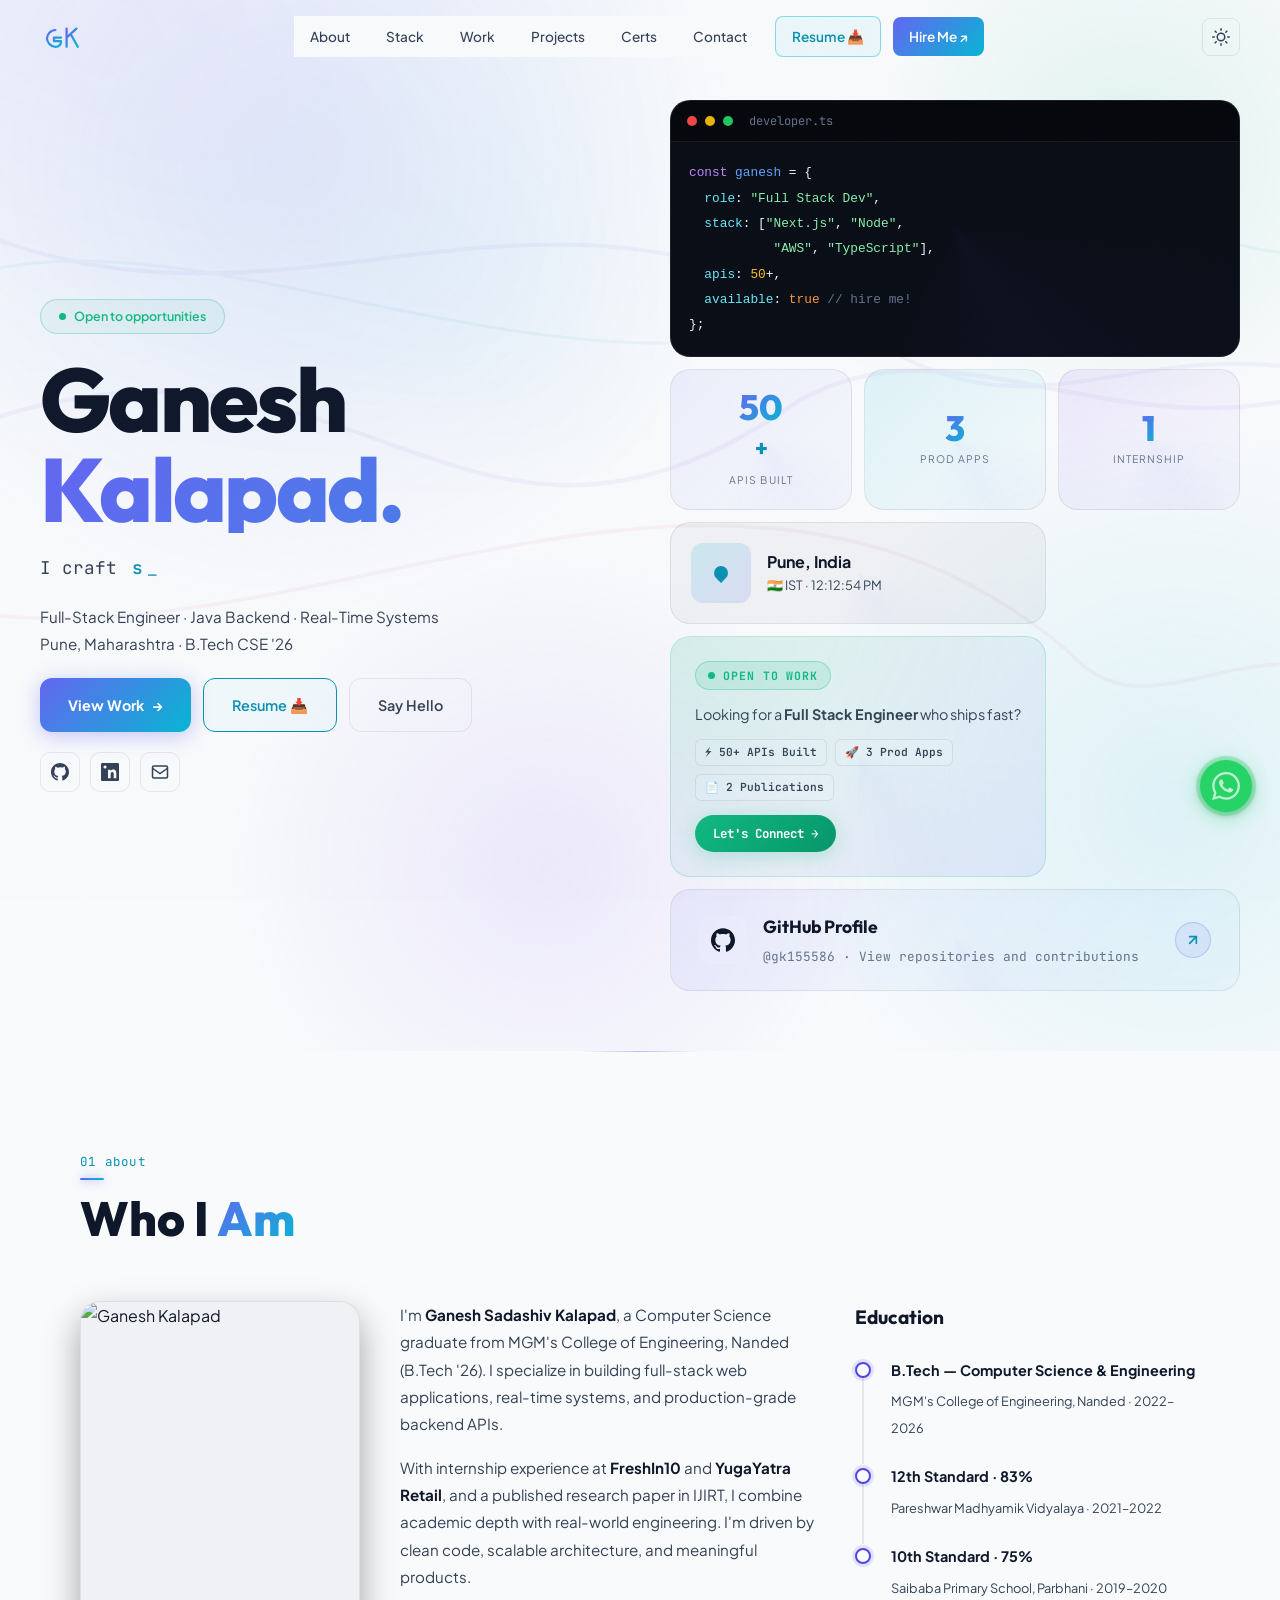
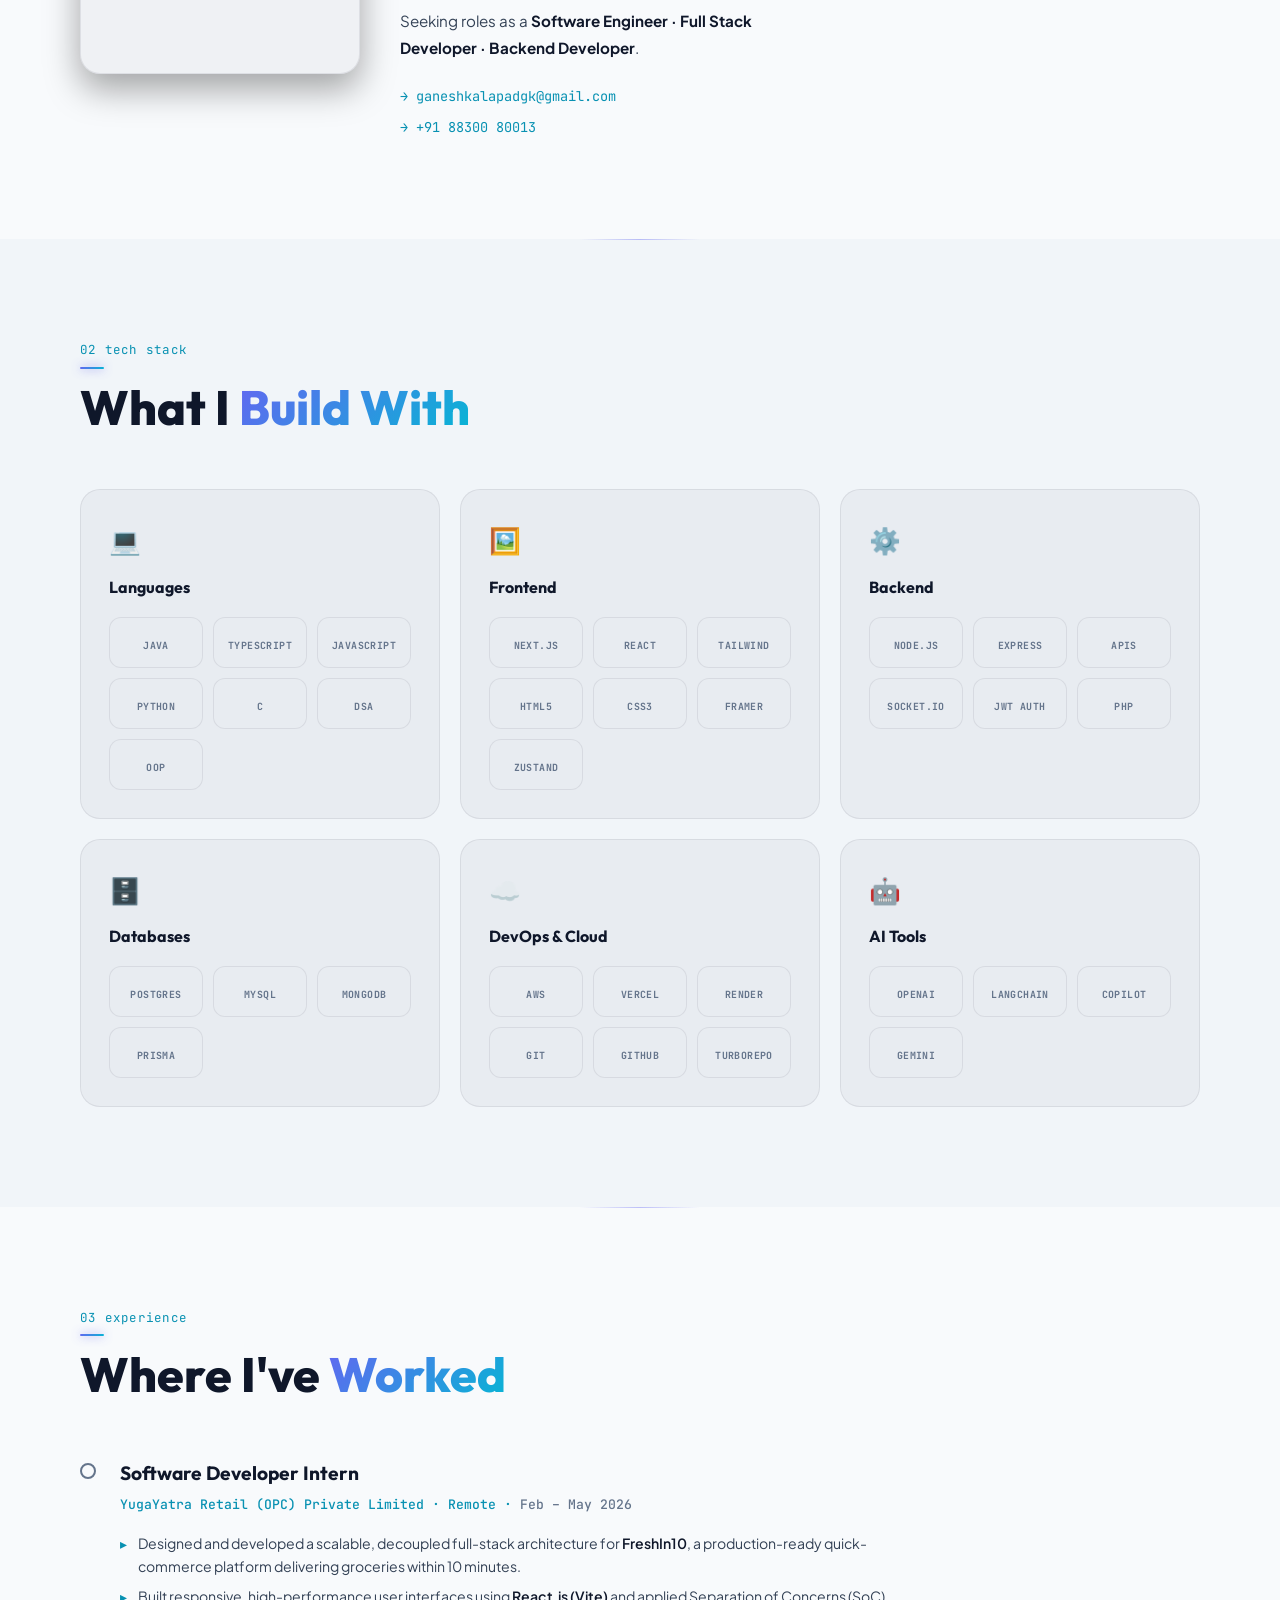
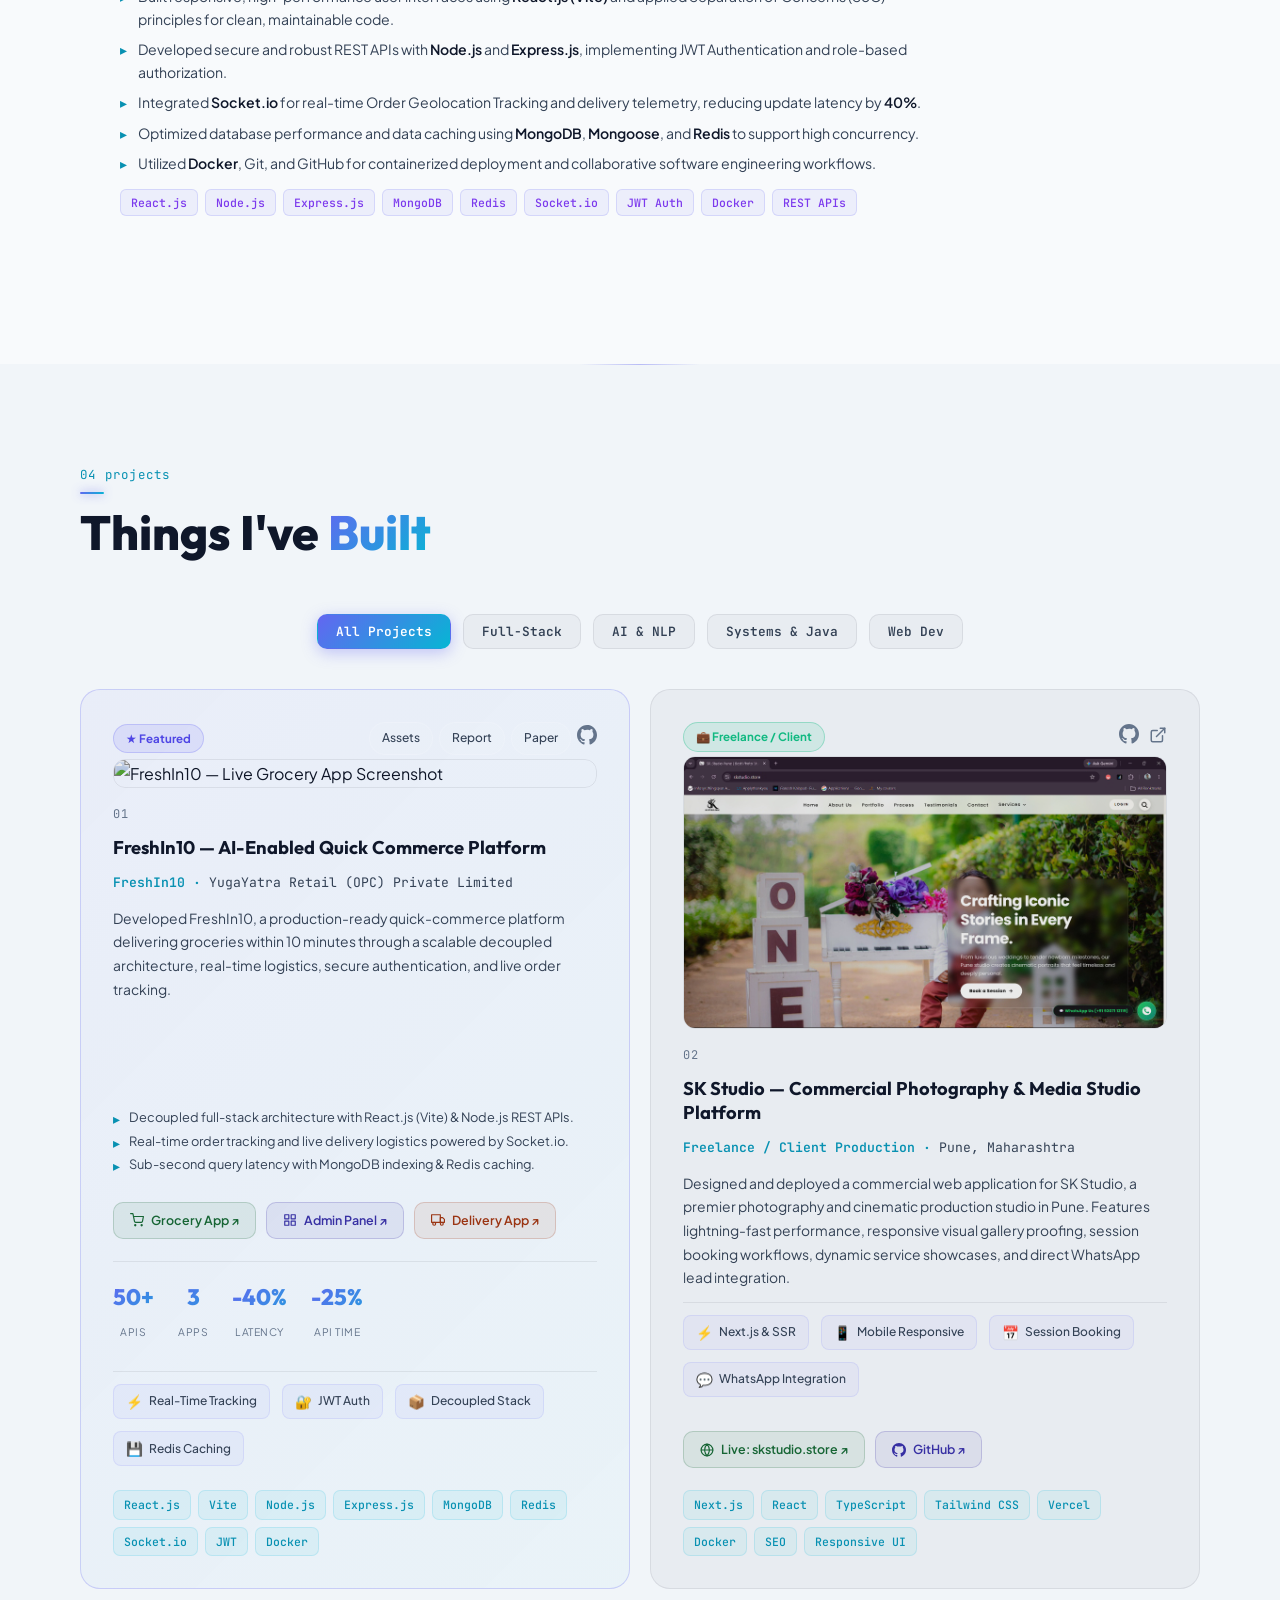
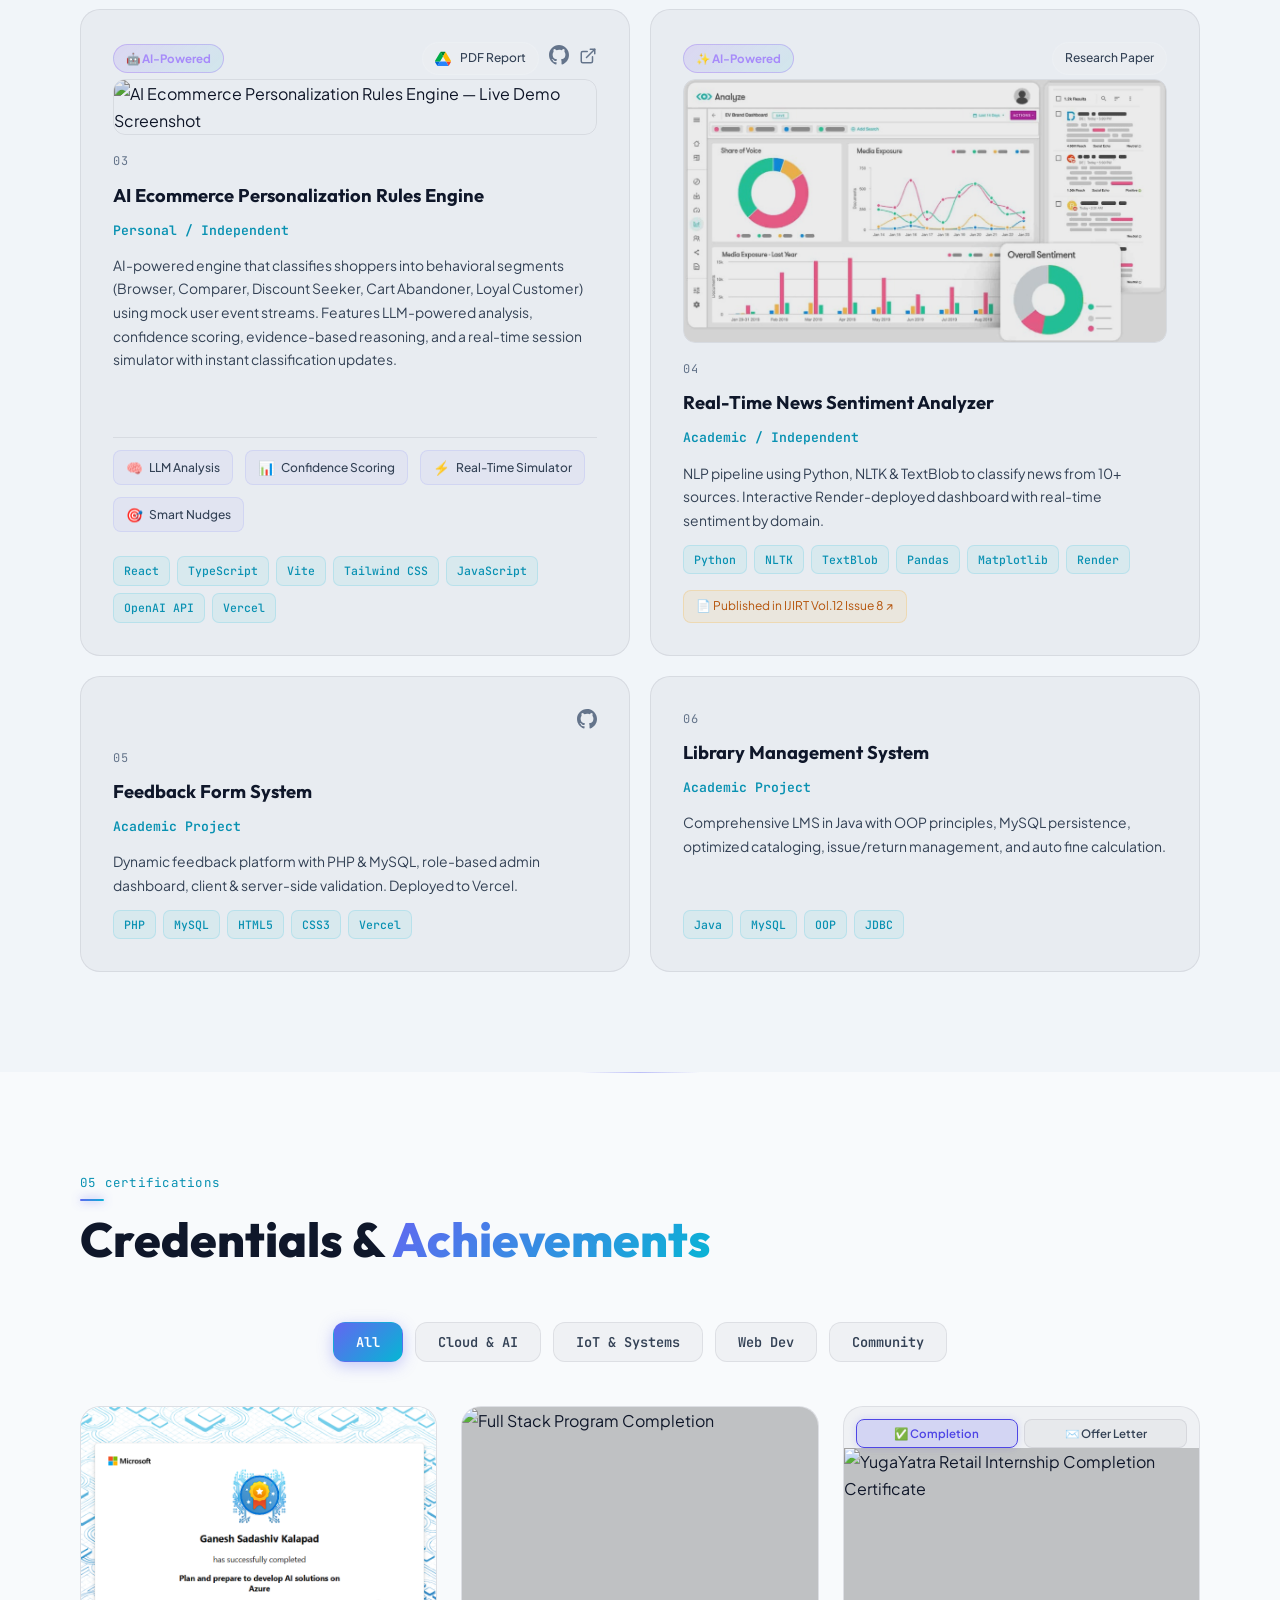
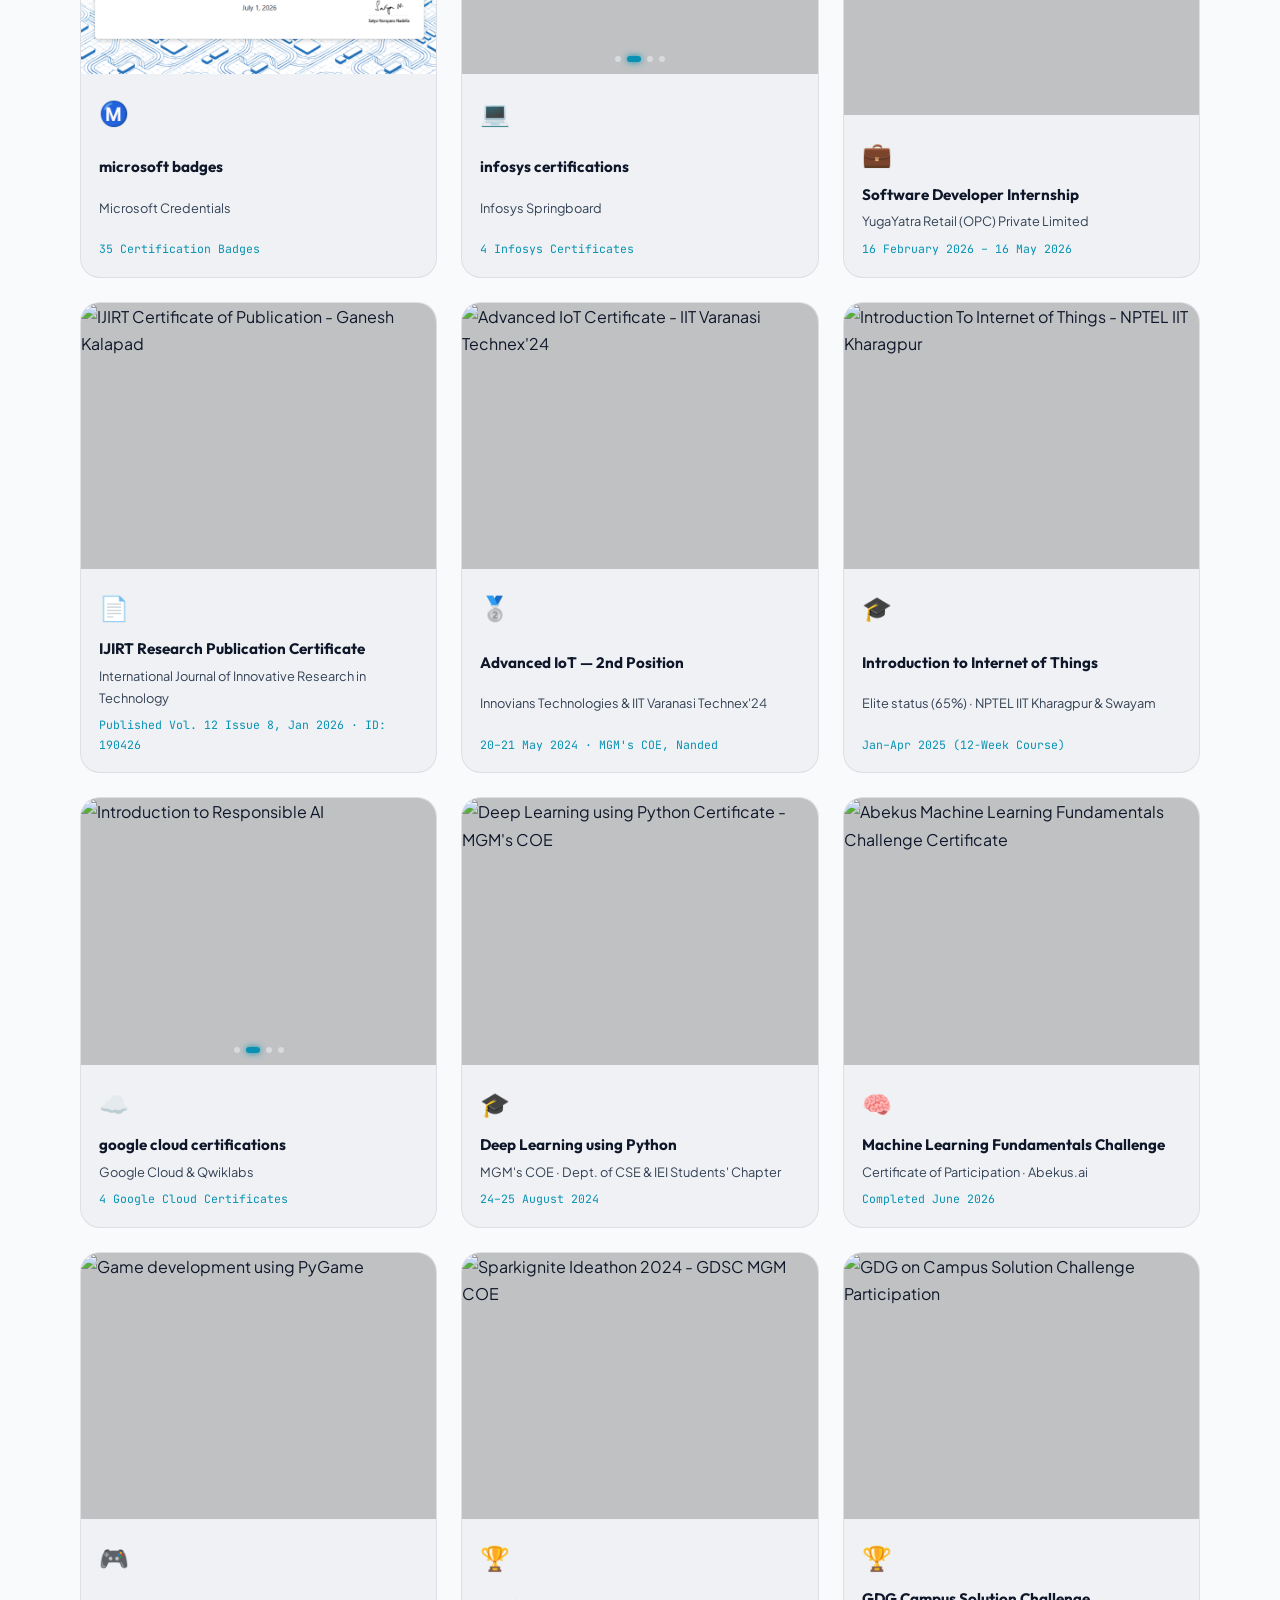
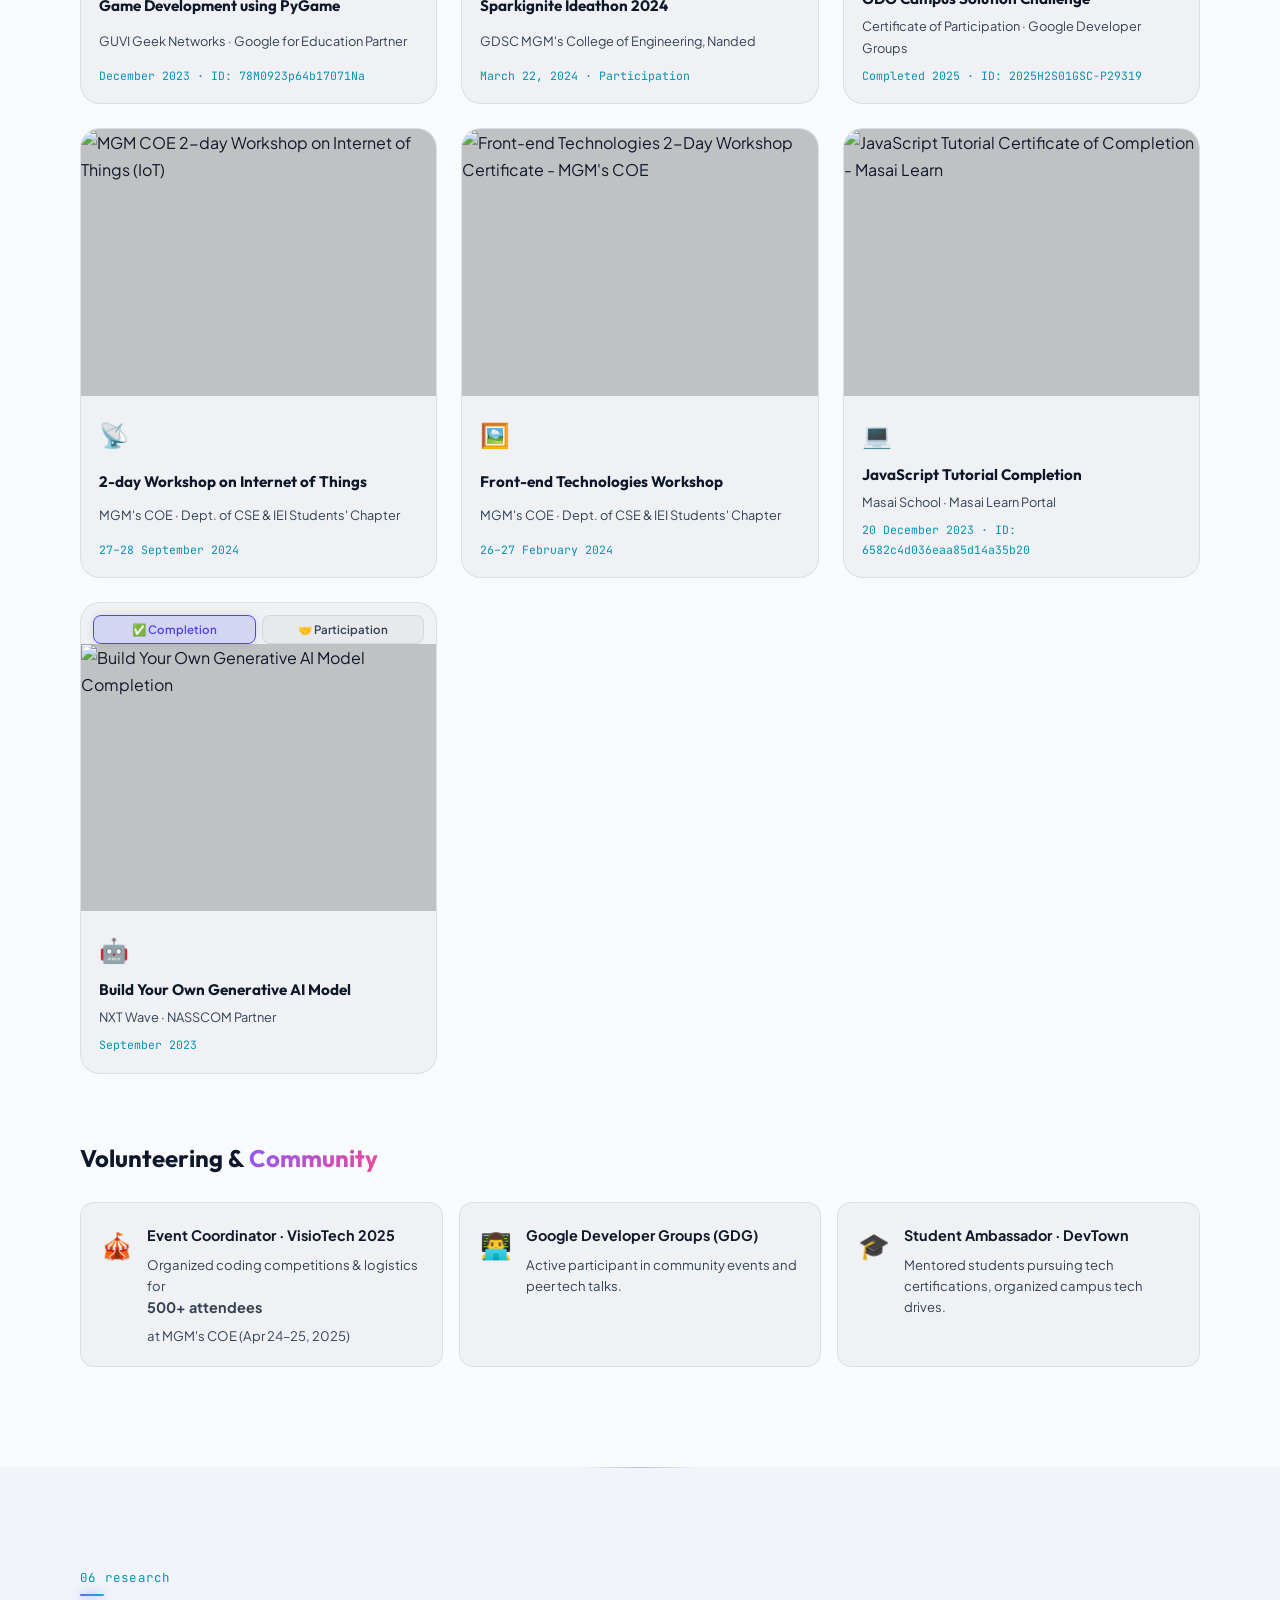
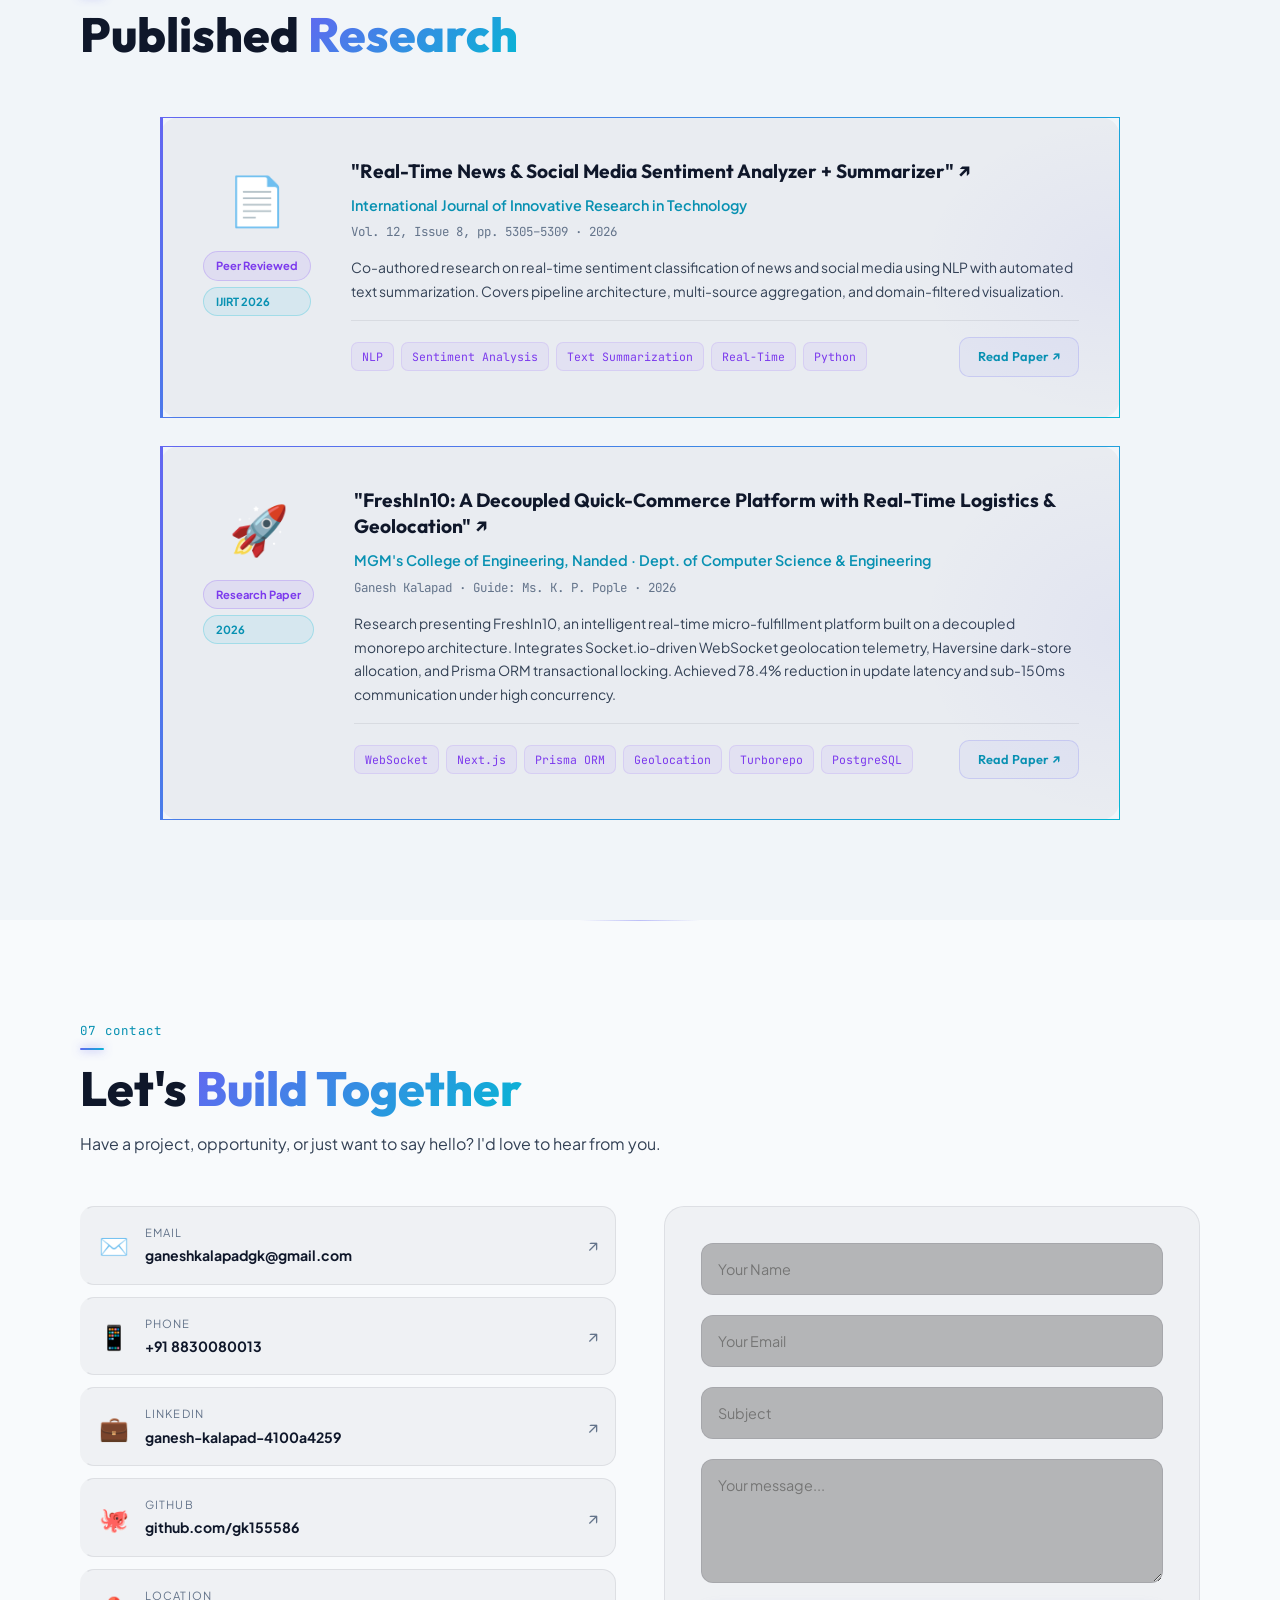
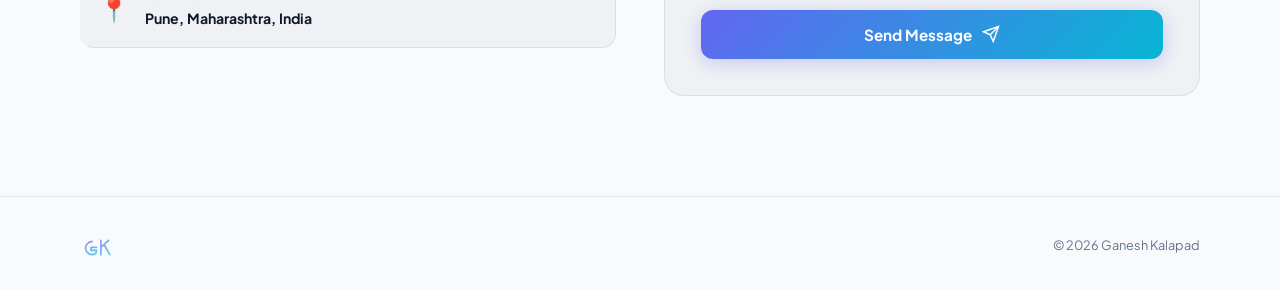
==== commit ef6f5940: "style: make FreshIn10 project container compact and well-proportioned in project grid" ====
--- a/index.html
+++ b/index.html
@@ -486,18 +486,15 @@
           <div class="proj-glow"></div>
           <div class="proj-top">
             <span class="proj-badge">★ Featured</span>
-            <div style="display:flex;align-items:center;gap:10px;flex-wrap:wrap;">
+            <div style="display:flex;align-items:center;gap:6px;flex-wrap:wrap;">
               <a href="https://drive.google.com/drive/folders/1CB5qH6ZZJrvTDgCZ08Bax8RMH0uAGsAP?usp=drive_link" target="_blank" rel="noopener" class="proj-drive-btn" title="View Project Assets on Google Drive">
-                <svg width="16" height="16" viewBox="0 0 87.3 78" fill="currentColor" style="margin-right:5px;flex-shrink:0"><path d="M6.6 66.85l3.85 6.65c.8 1.4 1.95 2.5 3.3 3.3l13.75-23.8H0c0 1.55.4 3.1 1.2 4.5z" fill="#0066da"/><path d="M43.65 25L29.9 1.2C28.55 2 27.4 3.1 26.6 4.5L1.2 47.5C.4 48.9 0 50.45 0 52h27.5z" fill="#00ac47"/><path d="M73.55 76.8c1.35-.8 2.5-1.9 3.3-3.3l1.6-2.75L86.1 56.5c.8-1.4 1.2-2.95 1.2-4.5H59.8l5.85 10.65z" fill="#ea4335"/><path d="M43.65 25L57.4 1.2C56.05.4 54.5 0 52.9 0H34.4c-1.6 0-3.15.45-4.5 1.2z" fill="#00832d"/><path d="M59.8 52H27.5L13.75 75.8c1.35.8 2.9 1.2 4.5 1.2h50.8c1.6 0 3.15-.4 4.5-1.2z" fill="#2684fc"/><path d="M73.4 26.5l-12.7-22c-.8-1.4-1.95-2.5-3.3-3.3L43.65 25 59.8 52h27.45c0-1.55-.4-3.1-1.2-4.5z" fill="#ffba00"/></svg>
                 Assets
               </a>
               <a href="https://drive.google.com/drive/folders/18m79Njo3NAp5NLMwBFsWlje7bmFVTb3n" target="_blank" rel="noopener" class="proj-drive-btn" title="View Project Report">
-                <svg width="14" height="14" viewBox="0 0 24 24" fill="none" stroke="currentColor" stroke-width="2" stroke-linecap="round" stroke-linejoin="round" style="margin-right:4px;flex-shrink:0"><path d="M14 2H6a2 2 0 0 0-2 2v16a2 2 0 0 0 2 2h12a2 2 0 0 0 2-2V8z"></path><polyline points="14 2 14 8 20 8"></polyline><line x1="16" y1="13" x2="8" y2="13"></line><line x1="16" y1="17" x2="8" y2="17"></line></svg>
-                Project Report
+                Report
               </a>
               <a href="https://drive.google.com/file/d/1oX0Y-jlG11DAgvoySdyPUengdudYhpoV/view" target="_blank" rel="noopener" class="proj-drive-btn" title="View Research Paper">
-                <svg width="14" height="14" viewBox="0 0 24 24" fill="none" stroke="currentColor" stroke-width="2" stroke-linecap="round" stroke-linejoin="round" style="margin-right:4px;flex-shrink:0"><path d="M2 3h6a4 4 0 0 1 4 4v14a3 3 0 0 0-3-3H2z"></path><path d="M22 3h-6a4 4 0 0 0-4 4v14a3 3 0 0 1 3-3h7z"></path></svg>
-                Research Paper
+                Paper
               </a>
               <a href="https://github.com/gk155586/FreshIn10" target="_blank" rel="noopener" class="proj-gh" title="View on GitHub">
                 <svg width="20" height="20" viewBox="0 0 24 24" fill="currentColor"><path d="M12 0C5.37 0 0 5.37 0 12c0 5.31 3.44 9.8 8.21 11.39.6.11.82-.26.82-.58v-2.23c-3.34.73-4.03-1.42-4.03-1.42-.55-1.39-1.34-1.76-1.34-1.76-1.09-.74.08-.73.08-.73 1.2.08 1.84 1.24 1.84 1.24 1.07 1.83 2.81 1.3 3.49.99.11-.78.42-1.3.76-1.6-2.67-.3-5.47-1.33-5.47-5.93 0-1.31.47-2.38 1.24-3.22-.12-.3-.54-1.52.12-3.18 0 0 1.01-.32 3.3 1.23a11.5 11.5 0 013.01-.4c1.02.004 2.05.14 3.01.4 2.29-1.55 3.3-1.23 3.3-1.23.66 1.66.24 2.88.12 3.18.77.84 1.24 1.91 1.24 3.22 0 4.61-2.81 5.63-5.48 5.92.43.37.82 1.1.82 2.22v3.29c0 .32.21.69.82.58C20.56 21.8 24 17.31 24 12 24 5.37 18.63 0 12 0z"/></svg>
@@ -517,20 +514,14 @@
             </div>
           </a>
           <div class="proj-num">01</div>
-          <h3>FreshIn10 — AI-Enabled Quick Commerce Platform with Real-Time Logistics</h3>
+          <h3>FreshIn10 — AI-Enabled Quick Commerce Platform</h3>
           <p class="proj-company">FreshIn10 · <span style="color:var(--text2);font-weight:400;">YugaYatra Retail (OPC) Private Limited</span></p>
-          <p class="proj-desc">Developed FreshIn10, a production-ready full-stack quick-commerce platform delivering groceries within 10 minutes through a scalable, decoupled architecture featuring real-time logistics, secure authentication, inventory management, and live order tracking.</p>
+          <p class="proj-desc">Developed FreshIn10, a production-ready quick-commerce platform delivering groceries within 10 minutes through a scalable decoupled architecture, real-time logistics, secure authentication, and live order tracking.</p>
           
           <ul class="proj-points-list">
-            <li>Designed and developed a scalable full-stack architecture.</li>
-            <li>Built responsive user interfaces using React.js (Vite).</li>
-            <li>Developed secure REST APIs with Node.js and Express.js.</li>
-            <li>Implemented JWT Authentication and role-based authorization.</li>
-            <li>Integrated Socket.io for real-time order tracking and delivery updates.</li>
-            <li>Optimized database performance using MongoDB, Mongoose, and Redis.</li>
-            <li>Applied Separation of Concerns (SoC) principles for maintainable architecture.</li>
-            <li>Used Docker, Git, and GitHub for development and deployment workflows.</li>
-            <li>Enhanced performance, security, and responsiveness across the application.</li>
+            <li>Decoupled full-stack architecture with React.js (Vite) & Node.js REST APIs.</li>
+            <li>Real-time order tracking and live delivery logistics powered by Socket.io.</li>
+            <li>Sub-second query latency with MongoDB indexing & Redis caching.</li>
           </ul>
 
           <!-- Live App Links -->
@@ -561,7 +552,7 @@
             <div class="pf"><span class="pf-icon">💾</span><span>Redis Caching</span></div>
           </div>
           <div class="proj-tech">
-            <span>React.js</span><span>Vite</span><span>JavaScript</span><span>Node.js</span><span>Express.js</span><span>MongoDB</span><span>Mongoose</span><span>Redis</span><span>Socket.io</span><span>JWT</span><span>Docker</span><span>Git</span><span>GitHub</span><span>REST APIs</span><span>Full-Stack</span>
+            <span>React.js</span><span>Vite</span><span>Node.js</span><span>Express.js</span><span>MongoDB</span><span>Redis</span><span>Socket.io</span><span>JWT</span><span>Docker</span>
           </div>
         </div>
 
--- a/style.css
+++ b/style.css
@@ -799,7 +799,7 @@
   opacity:0; transition:opacity .3s;
 }
 .proj-card:hover .proj-glow { opacity:1; }
-.proj-featured { grid-column:1/-1; background:linear-gradient(135deg,rgba(99,102,241,.05),rgba(6,182,212,.03)); border-color:rgba(99,102,241,.2); }
+.proj-featured { background:linear-gradient(135deg,rgba(99,102,241,.05),rgba(6,182,212,.03)); border-color:rgba(99,102,241,.25); }
 .proj-top { display:flex; justify-content:space-between; align-items:center; }
 .proj-badge {
   padding:4px 12px; border-radius:100px;
@@ -2037,18 +2037,18 @@
 /* ── Project Key Contributions List ── */
 .proj-points-list {
   list-style: none;
-  margin: 14px 0;
+  margin: 6px 0;
   padding: 0;
   display: flex;
   flex-direction: column;
-  gap: 8px;
+  gap: 5px;
 }
 .proj-points-list li {
-  font-size: 0.82rem;
+  font-size: 0.8rem;
   color: var(--text2);
-  padding-left: 18px;
+  padding-left: 16px;
   position: relative;
-  line-height: 1.5;
+  line-height: 1.45;
 }
 .proj-points-list li::before {
   content: '▸';
